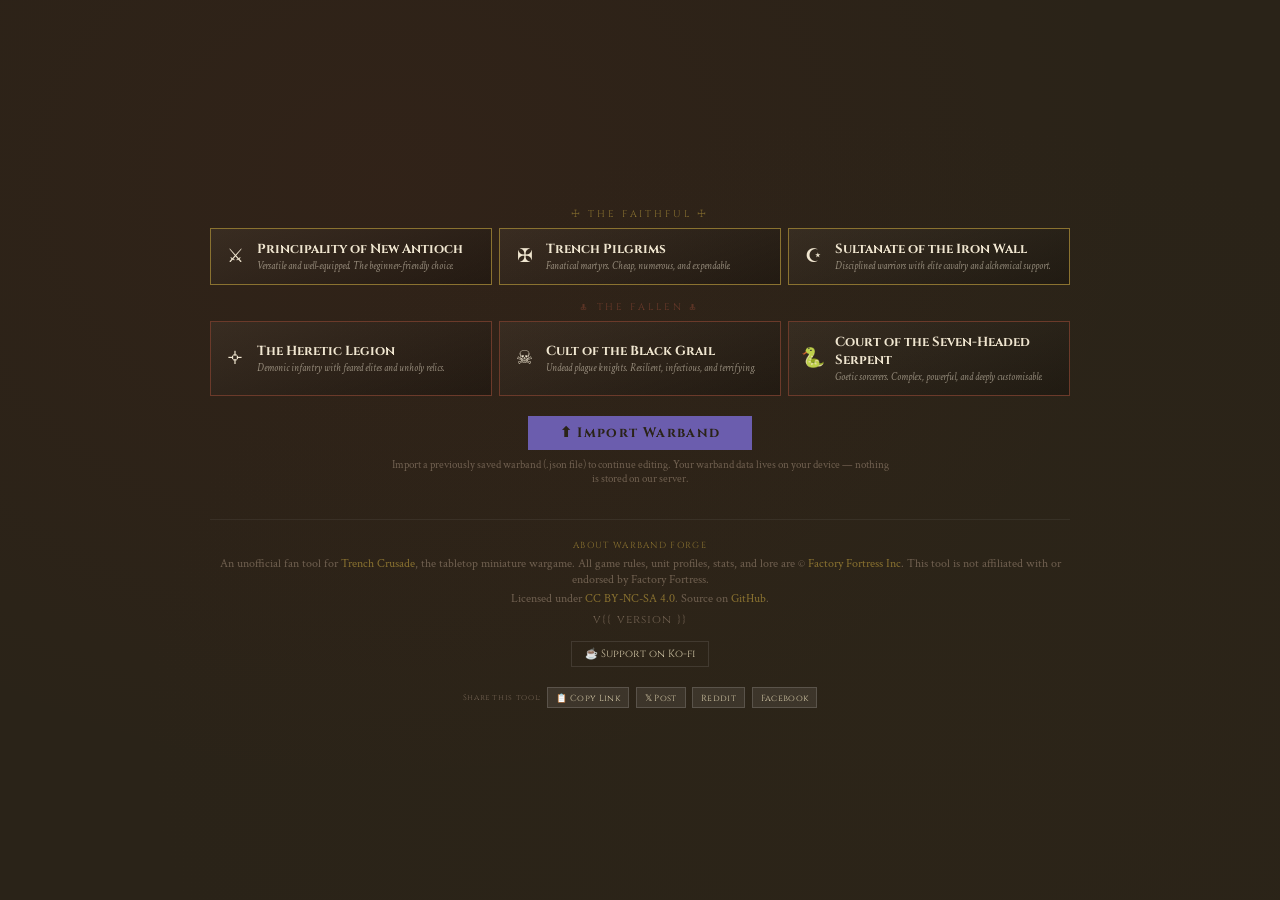
==== templates/index.html @ 776a488e "v3.19 - rebuilding fixes" ====
<!DOCTYPE html>
<html lang="en">
<head>
<meta charset="UTF-8">
<meta name="viewport" content="width=device-width, initial-scale=1.0, maximum-scale=1.0">
<meta name="theme-color" content="#2C1A0E">
<meta name="apple-mobile-web-app-capable" content="yes">
<meta name="apple-mobile-web-app-status-bar-style" content="black-translucent">
<meta name="apple-mobile-web-app-title" content="Warband Forge">
<link rel="manifest" href="/manifest.json">
<link rel="apple-touch-icon" href="/static/icon-192.png">
<script defer src="https://stats.warbandforge.com/script.js" data-website-id="3ba9efd1-c551-43fa-bf69-1813365ee1c8"></script>
<title>Warband Forge</title>
<style>
@import url('https://fonts.googleapis.com/css2?family=Cinzel:wght@400;700;900&family=Crimson+Text:ital,wght@0,400;0,600;0,700;1,400&family=IM+Fell+English+SC&display=swap');
:root {
  --parchment:#F0E6D0;--parch-mid:#E2D5B8;--parch-dark:#D0C4A4;
  --ink:#1A1510;--blood:#8B1A1A;--blood-hi:#B22222;
  --gold:#C9A84C;--gold-dim:#8A7230;--trench:#2A2318;--rust:#6B3A2A;--glory:#6B5DAE;
  --green:#2D6B2D;--green-dim:#1A4A1A;
}
*{margin:0;padding:0;box-sizing:border-box;}
html{font-size:clamp(16px,1.4vw+6px,24px);}
body{font-family:'Crimson Text',Georgia,serif;background:var(--trench);color:var(--ink);min-height:100dvh;overflow-x:hidden;}
.screen{display:none;min-height:100dvh;}
.screen.active{display:flex;flex-direction:column;}

/* ═══ SCREEN 1: FACTION + VARIANT ═══ */
#screen-faction{align-items:center;justify-content:center;padding:1.5rem;
  background:radial-gradient(ellipse at 30% 20%,rgba(139,26,26,0.07) 0%,transparent 60%),
  radial-gradient(ellipse at 70% 80%,rgba(59,47,27,0.12) 0%,transparent 60%),var(--trench);}
.title-block{text-align:center;margin-bottom:1.5rem;}
.main-title{font-family:'IM Fell English SC',serif;font-size:clamp(1.5rem,5vw,2.8rem);color:var(--gold);letter-spacing:0.1em;text-shadow:0 2px 8px rgba(0,0,0,0.5);}
.sub-title{font-family:'Cinzel',serif;font-size:clamp(0.7rem,2vw,1rem);color:var(--parch-dark);letter-spacing:0.2em;text-transform:uppercase;margin-top:0.2rem;}
.tagline{color:#706050;font-style:italic;margin-top:0.5rem;font-size:0.85rem;}
.side-header{font-family:'Cinzel',serif;font-size:0.6rem;letter-spacing:0.3em;text-transform:uppercase;margin:1rem 0 0.4rem;text-align:center;}
.side-header.faithful{color:var(--gold-dim);}.side-header.fallen{color:var(--rust);}
.faction-grid{display:grid;grid-template-columns:repeat(auto-fit,minmax(220px,1fr));gap:0.4rem;max-width:860px;width:100%;}
.faction-btn{background:linear-gradient(160deg,rgba(240,230,208,0.05),rgba(0,0,0,0.25));border:1px solid var(--gold-dim);color:var(--parchment);padding:0.7rem 0.8rem;cursor:pointer;display:flex;align-items:center;gap:0.6rem;transition:all 0.2s;text-align:left;font-family:inherit;font-size:1rem;}
.faction-btn:hover{border-color:var(--gold);transform:translateY(-1px);box-shadow:0 4px 12px rgba(0,0,0,0.4);}
.faction-btn .f-icon{font-size:1.2rem;width:1.5rem;text-align:center;flex-shrink:0;}
.faction-btn .f-name{font-family:'Cinzel',serif;font-size:clamp(0.7rem,1.5vw,0.82rem);font-weight:700;}
.faction-btn .f-desc{font-size:0.62rem;color:rgba(240,230,208,0.55);margin-top:0.15rem;font-family:'Crimson Text',serif;font-style:italic;line-height:1.3;}
.faction-btn[data-side="Fallen"]{border-color:var(--rust);}.faction-btn[data-side="Fallen"]:hover{border-color:var(--blood-hi);}
.faction-btn.selected{border-color:var(--gold)!important;background:rgba(201,168,76,0.12);box-shadow:0 0 12px rgba(201,168,76,0.15);}
.variant-selector{max-width:860px;width:100%;margin-top:1.2rem;display:none;}
.variant-selector.visible{display:block;}
.variant-selector h3{font-family:'Cinzel',serif;font-size:0.7rem;color:var(--parchment);letter-spacing:0.12em;margin-bottom:0.4rem;text-align:center;}
.variant-options{display:grid;grid-template-columns:repeat(auto-fit,minmax(200px,1fr));gap:0.3rem;}
.variant-opt{background:rgba(255,255,255,0.03);border:1px solid rgba(255,255,255,0.1);color:var(--parch-dark);padding:0.5rem 0.6rem;cursor:pointer;font-family:inherit;text-align:left;transition:all 0.12s;font-size:0.9rem;}
.variant-opt:hover{border-color:var(--gold-dim);background:rgba(201,168,76,0.05);}
.variant-opt.selected{border-color:var(--gold);color:var(--parchment);background:rgba(201,168,76,0.1);}
.variant-opt .vo-name{font-family:'Cinzel',serif;font-size:0.72rem;font-weight:700;display:block;}
.variant-opt .vo-desc{font-size:0.65rem;color:#706050;margin-top:0.1rem;display:block;line-height:1.25;}
.start-btn{display:none;margin:0;background:var(--gold);color:var(--trench);border:none;padding:0.5rem 2rem;font-family:'Cinzel',serif;font-size:0.85rem;font-weight:700;cursor:pointer;letter-spacing:0.1em;}
.start-btn.visible{display:block;}.start-btn:hover{background:#D4B85C;}

/* Front page footer */
.front-footer{max-width:860px;width:100%;margin-top:2rem;padding-top:1.2rem;border-top:1px solid rgba(255,255,255,0.06);}
.ff-about{text-align:center;margin-bottom:0.8rem;}
.ff-heading{font-family:'Cinzel',serif;font-size:0.55rem;color:var(--gold-dim);letter-spacing:0.15em;text-transform:uppercase;margin-bottom:0.3rem;}
.ff-about p{font-size:0.72rem;color:#706050;line-height:1.4;margin-bottom:0.2rem;}
.ff-about a{color:var(--gold-dim);text-decoration:none;}.ff-about a:hover{color:var(--gold);text-decoration:underline;}
.ff-version{font-family:'Cinzel',serif;font-size:0.55rem;color:#504030;letter-spacing:0.1em;margin-top:0.3rem;}
.ff-links{display:flex;justify-content:center;gap:0.8rem;flex-wrap:wrap;}
.ff-kofi{font-family:'Cinzel',serif;font-size:0.65rem;color:var(--parch-dark);text-decoration:none;padding:0.3rem 0.8rem;border:1px solid rgba(255,255,255,0.1);transition:all 0.15s;}
.ff-kofi:hover{border-color:var(--gold);color:var(--gold);}

/* Share buttons */
.share-bar{display:flex;gap:0.4rem;flex-wrap:wrap;align-items:center;}
.share-btn{background:rgba(255,255,255,0.08);border:1px solid rgba(255,255,255,0.15);color:var(--parch-dark);padding:0.2rem 0.5rem;font-family:'Cinzel',serif;font-size:0.55rem;cursor:pointer;text-decoration:none;display:inline-flex;align-items:center;gap:0.2rem;letter-spacing:0.04em;}
.share-btn:hover{border-color:var(--gold);color:var(--gold);}
.share-label{font-family:'Cinzel',serif;font-size:0.5rem;color:#706050;letter-spacing:0.08em;}

/* ═══ SCREEN 2: BUILDER ═══ */
#screen-builder{background:var(--parchment);}
.top-bar{background:var(--trench);border-bottom:3px solid var(--blood);padding:0.4rem 0.6rem;display:flex;align-items:center;gap:0.5rem;color:var(--parchment);position:sticky;top:0;z-index:100;flex-wrap:wrap;}
.back-btn{background:none;border:1px solid rgba(255,255,255,0.15);color:var(--parch-dark);padding:0.2rem 0.4rem;cursor:pointer;font-family:'Crimson Text',serif;font-size:0.75rem;}
.back-btn:hover{border-color:var(--gold);color:var(--gold);}
.wb-title-area{flex:1;min-width:100px;}
.wb-title-area input{background:none;border:none;border-bottom:1px solid rgba(255,255,255,0.25);color:var(--parchment);font-family:'Cinzel',serif;font-size:clamp(0.85rem,2vw,1rem);outline:none;padding:0.15rem 0;width:100%;}
.wb-title-area input::placeholder{color:#B0A080;}
.wb-title-area .wb-faction{font-size:0.65rem;color:#E8D8B0;font-family:'Cinzel',serif;letter-spacing:0.1em;}
.wb-title-area .wb-variant{font-size:0.6rem;color:#E0C880;font-family:'Cinzel',serif;letter-spacing:0.08em;}
.resource-bar{display:flex;gap:0.6rem;flex-wrap:wrap;}
.rs{text-align:center;line-height:1;}
.rs .v{font-family:'Cinzel',serif;font-size:clamp(0.9rem,2.5vw,1.1rem);font-weight:700;}
.rs .l{font-size:0.52rem;letter-spacing:0.1em;text-transform:uppercase;font-family:'Cinzel',serif;}
.rs.ducats .v{color:var(--gold);}.rs.ducats .l{color:#C8B888;}
.rs.glory .v{color:var(--glory);}.rs.glory .l{color:#C8B888;}
.rs.models .v{color:var(--parchment);}.rs.models .l{color:#C8B888;}
.rs.warn .v{color:var(--blood-hi)!important;}
.budget-edit{position:relative;}
.budget-input{background:rgba(255,255,255,0.08);border:1px solid rgba(255,255,255,0.15);color:var(--gold);font-family:'Cinzel',serif;font-size:clamp(0.85rem,2.2vw,1rem);font-weight:700;text-align:center;width:3.5rem;padding:0.1rem;outline:none;-moz-appearance:textfield;}
.budget-input::-webkit-inner-spin-button,.budget-input::-webkit-outer-spin-button{-webkit-appearance:none;margin:0;}
.budget-input:focus{border-color:var(--gold);background:rgba(255,255,255,0.12);}
.budget-input.glory-input{color:var(--glory);width:2.5rem;}
.eq-item.eq-restricted{opacity:0.3;pointer-events:none;}
.eq-item.eq-restricted .eq-name{text-decoration:line-through;}
.eq-item.eq-limit-blocked{opacity:0.35;}
.eq-item.eq-limit-blocked .eq-name{color:#908070;}
.eq-item .eq-lock{font-size:0.6rem;color:var(--blood);margin-left:0.1rem;}
.eq-item .eq-info{font-size:0.6rem;color:#807060;font-style:italic;display:block;margin-left:1.5rem;line-height:1.2;}
.gp-item{display:flex;align-items:flex-start;gap:0.35rem;padding:0.3rem 0.2rem;cursor:pointer;transition:background 0.1s;}
.gp-item:hover{background:rgba(107,93,174,0.04);}
.gp-item input[type=checkbox]{accent-color:var(--glory);cursor:pointer;width:15px;height:15px;margin-top:0.15rem;}
.gp-item .gp-info{flex:1;}
.gp-item .gp-name{font-size:0.85rem;font-weight:600;color:var(--glory);}
.gp-item .gp-desc{font-size:0.72rem;color:#504030;line-height:1.3;margin-top:0.05rem;}
.gp-item .gp-for{font-size:0.62rem;color:#807060;font-style:italic;}
.gp-item .gp-cost{font-family:'Cinzel',serif;font-size:0.72rem;color:var(--glory);min-width:2rem;text-align:right;white-space:nowrap;}
.gp-item.gp-free{background:rgba(107,93,174,0.04);}
.gp-item.gp-free .gp-name::after{content:' (free)';font-weight:400;font-size:0.62rem;color:#908070;}
.eq-dual-btn{display:none;margin-left:auto;background:none;border:1px solid var(--blood);color:var(--blood);font-family:'Cinzel',serif;font-size:0.6rem;padding:1px 5px;cursor:pointer;border-radius:2px;white-space:nowrap;}
.eq-dual-btn.active{background:var(--blood);color:var(--parchment);}
.eq-item:has(input:checked) .eq-dual-btn{display:inline-block;}
.ap-item:hover{background:rgba(122,59,30,0.04);}
.ap-item input[type=checkbox]{accent-color:#7A3B1E;cursor:pointer;width:15px;height:15px;margin-top:0.15rem;}
.ap-item .ap-info{flex:1;}
.ap-item .ap-name{font-size:0.85rem;font-weight:600;color:#7A3B1E;}
.ap-item .ap-type{font-size:0.62rem;color:#907060;font-style:italic;margin-top:0.02rem;}
.ap-item .ap-desc{font-size:0.72rem;color:#504030;line-height:1.3;margin-top:0.05rem;}
.ap-item .ap-who{font-size:0.62rem;color:#807060;font-style:italic;}
.ap-item .ap-cost{font-family:'Cinzel',serif;font-size:0.72rem;color:#7A3B1E;min-width:2rem;text-align:right;white-space:nowrap;}
.uc-arcana{font-size:0.72rem;color:#7A3B1E;margin-bottom:0.2rem;line-height:1.3;}
.uc-arcana-item::before{content:'✦ ';color:#7A3B1E;font-size:0.55rem;}
.rp-arcana{position:relative;padding-left:3mm;margin-bottom:0.8mm;font-family:'IM Fell English',serif;font-size:2mm;line-height:1.35;color:var(--ink);}
.rp-arcana::before{content:'✦';position:absolute;left:0;color:#7A3B1E;font-size:1.4mm;top:0.1mm;}
.rp-arcana strong{font-family:'Cinzel',serif;font-size:2.1mm;color:#7A3B1E;}
.uc-powers{font-size:0.72rem;color:var(--glory);margin-bottom:0.2rem;line-height:1.3;}
.uc-powers strong{font-family:'Cinzel',serif;font-size:0.55rem;letter-spacing:0.06em;}
.uc-power-item{margin-left:0.3rem;}
.uc-power-item::before{content:'✦ ';color:var(--glory);font-size:0.55rem;}
.uc-sin-aura{font-size:0.7rem;color:var(--rust);font-style:italic;margin-bottom:0.2rem;}
.export-btn{background:var(--gold);color:var(--trench);border:none;padding:0.3rem 0.7rem;font-family:'Cinzel',serif;font-size:0.72rem;font-weight:700;cursor:pointer;letter-spacing:0.06em;}
.export-btn:hover{background:#D4B85C;}

.builder-body{display:flex;flex:1;min-height:0;}

/* Roster panel */
.roster-panel{width:280px;min-width:220px;border-right:2px solid var(--parch-dark);display:flex;flex-direction:column;background:linear-gradient(180deg,var(--parchment),#E6D9BE);}
.roster-head{padding:0.4rem 0.5rem;border-bottom:1px solid var(--parch-dark);display:flex;justify-content:space-between;align-items:center;}
.roster-head h2{font-family:'IM Fell English SC',serif;font-size:0.85rem;color:var(--blood);}
.add-btn{background:var(--blood);color:var(--parchment);border:none;padding:0.25rem 0.6rem;font-family:'Cinzel',serif;font-size:0.6rem;letter-spacing:0.06em;cursor:pointer;}
.add-btn:hover{background:var(--blood-hi);}
.variant-banner{padding:0.3rem 0.5rem;background:rgba(107,58,42,0.06);border-bottom:1px solid rgba(107,58,42,0.12);font-size:0.6rem;color:var(--rust);}
.variant-banner .vb-name{font-family:'Cinzel',serif;font-weight:700;font-size:0.55rem;letter-spacing:0.08em;}
.variant-banner .vb-rule{margin-top:0.1rem;padding-left:0.4rem;color:#706050;}.variant-banner .vb-rule::before{content:'▸ ';color:var(--rust);}
.roster-list{flex:1;overflow-y:auto;padding:0.3rem;}
.r-section{font-family:'IM Fell English SC',serif;font-size:0.65rem;color:var(--blood);padding:0.3rem 0.3rem 0.1rem;border-bottom:1px solid rgba(139,26,26,0.1);margin-top:0.2rem;}
.r-section.glory-section{color:var(--glory);border-color:rgba(107,93,174,0.15);}
.r-unit{display:flex;align-items:center;gap:0.3rem;padding:0.35rem 0.3rem;border:1px solid transparent;cursor:pointer;transition:all 0.1s;margin-bottom:1px;}
.r-unit:hover{background:rgba(139,26,26,0.04);border-color:var(--parch-dark);}
.r-unit.selected{background:rgba(139,26,26,0.08);border-color:var(--blood);}
.r-unit .r-mark{color:var(--blood);font-size:0.8rem;width:0.9rem;text-align:center;}
.r-unit .r-mark.glory-mark{color:var(--glory);}
.r-unit .r-body{flex:1;min-width:0;}
.r-unit .r-name{font-size:0.72rem;font-weight:600;white-space:nowrap;overflow:hidden;text-overflow:ellipsis;}
.r-unit .r-type{font-size:0.6rem;color:#706050;}
.r-unit .r-equip{font-size:0.52rem;color:#908070;white-space:nowrap;overflow:hidden;text-overflow:ellipsis;}
.r-unit .r-cost{font-family:'Cinzel',serif;font-size:0.68rem;color:var(--gold-dim);font-weight:700;white-space:nowrap;}
.r-unit .r-cost.glory-cost{color:var(--glory);}
.r-unit .r-del{background:none;border:none;color:#CCC;cursor:pointer;font-size:0.75rem;padding:0.15rem;}
.r-unit .r-del:hover{color:var(--blood);}
.roster-empty{padding:1.5rem 0.6rem;text-align:center;color:#908070;font-style:italic;font-size:0.78rem;}

/* Detail panel */
.detail-panel{flex:1;overflow-y:auto;padding:1rem;}
.empty-detail{display:flex;flex-direction:column;align-items:center;justify-content:center;height:100%;color:#A09080;text-align:center;padding:1.5rem;}
.empty-detail .ed-icon{font-size:2rem;opacity:0.2;margin-bottom:0.6rem;}
.empty-detail .ed-text{font-style:italic;font-size:0.9rem;}

/* Type picker */
.type-picker{max-width:600px;}
.type-picker h3{font-family:'IM Fell English SC',serif;font-size:0.95rem;color:var(--blood);margin-bottom:0.5rem;}
.tp-section{font-family:'Cinzel',serif;font-size:0.55rem;color:var(--blood);letter-spacing:0.15em;text-transform:uppercase;margin:0.7rem 0 0.2rem;padding-bottom:0.1rem;border-bottom:1px solid rgba(139,26,26,0.12);}
.tp-section.glory-sec{color:var(--glory);border-color:rgba(107,93,174,0.15);}
.tp-unit{display:flex;align-items:center;gap:0.4rem;padding:0.4rem 0.3rem;cursor:pointer;border:1px solid transparent;transition:all 0.1s;margin-bottom:1px;flex-wrap:wrap;}
.tp-unit:hover{background:rgba(139,26,26,0.04);border-color:var(--parch-dark);}
.tp-unit.restricted{opacity:0.25;pointer-events:none;}
.tp-unit.maxed{opacity:0.4;pointer-events:none;}
.tp-unit .tp-name{font-weight:600;font-size:0.8rem;flex:1;min-width:100px;}
.tp-unit .tp-stats{font-size:0.6rem;color:#807060;}
.tp-unit .tp-cost{font-family:'Cinzel',serif;font-size:0.7rem;color:var(--gold-dim);font-weight:700;white-space:nowrap;}
.tp-unit .tp-cost.glory-cost{color:var(--glory);}
.tp-unit .tp-count{font-family:'Cinzel',serif;font-size:0.6rem;padding:0.1rem 0.35rem;border-radius:2px;white-space:nowrap;}
.tp-unit .tp-count.available{background:rgba(45,107,45,0.1);color:var(--green);border:1px solid rgba(45,107,45,0.2);}
.tp-unit .tp-count.full{background:rgba(139,26,26,0.08);color:var(--blood);border:1px solid rgba(139,26,26,0.15);}
.tp-unit .tp-count.required{background:rgba(139,26,26,0.12);color:var(--blood-hi);border:1px solid rgba(139,26,26,0.25);font-weight:700;}
.tp-unit .tp-restricted-note{font-size:0.55rem;color:var(--blood-hi);font-style:italic;width:100%;padding-left:0.3rem;}

/* Unit editor */
.unit-editor{max-width:700px;}
.ue-header{display:flex;justify-content:space-between;align-items:flex-start;margin-bottom:0.5rem;gap:0.5rem;flex-wrap:wrap;}
.ue-header h3{font-family:'IM Fell English SC',serif;font-size:1rem;color:var(--blood);}
.ue-cost-live{font-family:'Cinzel',serif;font-size:1.1rem;font-weight:700;white-space:nowrap;}
.ue-cost-live .ducat-cost{color:var(--gold-dim);}
.ue-cost-live .glory-cost-val{color:var(--glory);}
.ue-cost-live .cost-label{font-size:0.6rem;color:#807060;}
.ue-name-row{display:flex;gap:0.4rem;align-items:center;margin-bottom:0.6rem;}
.ue-name-row label{font-family:'Cinzel',serif;font-size:0.6rem;color:var(--blood);letter-spacing:0.06em;white-space:nowrap;}
.ue-name-row input{flex:1;background:none;border:none;border-bottom:1px solid var(--parch-dark);font-family:'Crimson Text',serif;font-size:0.9rem;color:var(--ink);outline:none;padding:0.1rem 0;}
.ue-stats{display:grid;grid-template-columns:repeat(5,1fr);border:1px solid var(--blood);margin-bottom:0.6rem;background:white;}
.ue-stat{text-align:center;padding:0.3rem 0.15rem;border-right:1px solid var(--parch-dark);}
.ue-stat:last-child{border-right:none;}
.ue-stat .s-label{font-family:'Cinzel',serif;font-size:0.45rem;letter-spacing:0.06em;color:var(--blood);text-transform:uppercase;}
.ue-stat .s-val{font-family:'Cinzel',serif;font-size:0.9rem;font-weight:700;color:var(--ink);}
.ue-keywords{display:flex;flex-wrap:wrap;gap:0.15rem;margin-bottom:0.5rem;}
.kw-tag{font-family:'Cinzel',serif;font-size:0.45rem;padding:0.08rem 0.25rem;letter-spacing:0.05em;background:rgba(139,26,26,0.06);border:1px solid rgba(139,26,26,0.1);color:var(--blood);}
.kw-tag.added{background:rgba(107,93,174,0.08);border-color:rgba(107,93,174,0.15);color:var(--glory);}
.ue-abilities{margin-bottom:0.6rem;padding:0.4rem 0;border-top:1px solid var(--parch-dark);border-bottom:1px solid var(--parch-dark);}
.ue-abilities h4{font-family:'Cinzel',serif;font-size:0.55rem;color:var(--blood);letter-spacing:0.1em;text-transform:uppercase;margin-bottom:0.15rem;}
.abil-item{font-size:0.7rem;color:#504030;padding:0.08rem 0 0.08rem 0.6rem;position:relative;line-height:1.25;}
.abil-item::before{content:'■';position:absolute;left:0;color:var(--blood);font-size:0.4rem;top:0.18rem;}
.ue-base-eq{font-size:0.68rem;color:#706050;font-style:italic;margin-bottom:0.6rem;}
.ue-base-eq span{color:var(--ink);font-style:normal;}
.equip-section{margin-bottom:0.4rem;}
.eq-cat-title{font-family:'Cinzel',serif;font-size:0.55rem;color:var(--blood);letter-spacing:0.1em;text-transform:uppercase;padding-bottom:0.1rem;border-bottom:1px solid rgba(139,26,26,0.08);margin-bottom:0.15rem;cursor:pointer;display:flex;justify-content:space-between;align-items:center;user-select:none;}
.eq-cat-title .toggle{font-size:0.6rem;color:#A09080;}
.eq-items.collapsed{display:none;}
.eq-item{display:flex;align-items:center;gap:0.35rem;padding:0.25rem 0.15rem;cursor:pointer;transition:background 0.1s;min-height:44px;}
.eq-item:hover{background:rgba(139,26,26,0.03);}
.eq-item input[type=checkbox]{accent-color:var(--blood);cursor:pointer;width:13px;height:13px;}
.eq-item .eq-name{flex:1;font-size:0.75rem;}
.eq-item .eq-cost{font-family:'Cinzel',serif;font-size:0.65rem;color:var(--gold-dim);min-width:2rem;text-align:right;}
.eq-item .eq-cost.modified{color:var(--blood-hi);font-weight:700;}
.eq-item .eq-note{font-size:0.55rem;color:#A09080;font-style:italic;}
.ue-actions{display:flex;gap:0.4rem;margin-top:0.8rem;padding-top:0.5rem;border-top:1px solid var(--parch-dark);}
.btn-confirm{background:var(--blood);color:var(--parchment);border:none;padding:0.4rem 1rem;font-family:'Cinzel',serif;font-size:0.7rem;font-weight:700;cursor:pointer;letter-spacing:0.06em;}
.btn-confirm:hover{background:var(--blood-hi);}
.btn-cancel{background:none;border:1px solid var(--parch-dark);color:#706050;padding:0.4rem 0.7rem;font-family:'Cinzel',serif;font-size:0.7rem;cursor:pointer;}
.btn-cancel:hover{border-color:var(--blood);color:var(--blood);}

/* ═══ SCREEN 3: CARD PREVIEW — fully responsive ═══ */
#screen-preview{background:var(--parchment);}
.preview-bar{background:var(--trench);padding:0.4rem 0.6rem;display:flex;align-items:center;gap:0.6rem;color:var(--parchment);border-bottom:3px solid var(--gold);flex-wrap:wrap;}
.preview-bar h2{font-family:'IM Fell English SC',serif;font-size:0.85rem;flex:1;}
.card-grid{display:flex;flex-wrap:wrap;gap:1rem;padding:1rem;max-width:1200px;margin:0 auto;width:100%;justify-content:center;align-items:flex-start;}

/* ═══ SHARED CARD BASE ═══ */
.unit-card{background:#F0E6D0;position:relative;overflow:hidden;display:flex;flex-direction:column;box-shadow:0 2px 8px rgba(0,0,0,0.15);break-inside:avoid;}
.unit-card::before{content:'';position:absolute;inset:0;background:repeating-linear-gradient(0deg,transparent,transparent 2px,rgba(139,26,26,0.008) 2px,rgba(139,26,26,0.008) 4px),radial-gradient(ellipse at 20% 80%,rgba(107,58,42,0.06),transparent 60%),radial-gradient(ellipse at 80% 20%,rgba(139,26,26,0.04),transparent 50%);pointer-events:none;z-index:1;}
.unit-card::after{content:'';position:absolute;border:0.3mm solid rgba(139,26,26,0.18);pointer-events:none;z-index:2;}

/* A7 troop: 74×105mm */
.unit-card.card-a7{width:74mm;height:105mm;}
.unit-card.card-a7::after{inset:2mm;}
/* A6L elite: 148×105mm */
.unit-card.card-a6l{width:148mm;height:105mm;}
.unit-card.card-a6l::after{inset:2.5mm;}

.uc-header{background:#1A1510;display:flex;justify-content:space-between;align-items:flex-end;position:relative;z-index:3;}
.uc-header::after{content:'';position:absolute;bottom:0;left:0;right:0;height:0.5mm;background:linear-gradient(90deg,#8B1A1A,#C9A84C 30%,#C9A84C 70%,#8B1A1A);}
.uc-name{font-family:'IM Fell English SC',serif;color:#F0E6D0;line-height:1.1;max-width:62%;}
.uc-custom-name{display:block;font-family:'Crimson Text',serif;color:#C9A84C;font-style:italic;}
.uc-hright{text-align:right;}
.uc-badge{font-family:'Cinzel',serif;letter-spacing:0.12em;color:#C9A84C;text-transform:uppercase;}
.uc-badge.troop{color:#A09080;}
.uc-cost-val{font-family:'Cinzel',serif;font-weight:700;color:#F0E6D0;}
.uc-wbar{background:rgba(26,21,16,0.06);border-bottom:0.2mm solid rgba(139,26,26,0.1);display:flex;justify-content:space-between;font-family:'Cinzel',serif;color:#6B3A2A;position:relative;z-index:3;}
.uc-stats{display:grid;grid-template-columns:repeat(5,1fr);border:0.25mm solid #8B1A1A;position:relative;z-index:3;}
.uc-st{text-align:center;border-right:0.15mm solid rgba(139,26,26,0.2);background:rgba(255,255,255,0.5);}
.uc-st:last-child{border-right:none;}
.uc-st .sl{font-family:'Cinzel',serif;color:#8B1A1A;text-transform:uppercase;}
.uc-st .sv{font-family:'Cinzel',serif;font-weight:900;color:#1A1510;line-height:1;}
.uc-st .sv .se{font-weight:400;color:var(--blood);font-size:0.7em;}
.uc-body{flex:1;position:relative;z-index:3;display:flex;flex-direction:column;min-height:0;overflow:hidden;}
.uc-wtbl{width:100%;border-collapse:collapse;margin-bottom:0.5mm;}
.uc-wtbl th{font-family:'Cinzel',serif;text-transform:uppercase;color:var(--blood);text-align:left;border-bottom:0.15mm solid rgba(139,26,26,0.15);font-weight:400;}
.uc-wtbl td{color:var(--ink);border-bottom:0.1mm solid rgba(139,26,26,0.06);}
.uc-wtbl td:first-child{font-weight:600;}
.uc-wtbl .wd{font-family:'Cinzel',serif;font-weight:700;color:var(--blood);white-space:nowrap;}
.uc-wtbl .wk{color:#706050;font-style:italic;}
.uc-kw{display:flex;flex-wrap:wrap;}
.uc-kw .kw{font-family:'Cinzel',serif;border:0.15mm solid rgba(139,26,26,0.15);background:rgba(139,26,26,0.04);color:#8B1A1A;}
.uc-sec{font-family:'Cinzel',serif;text-transform:uppercase;color:#8B1A1A;border-bottom:0.15mm solid rgba(139,26,26,0.1);}
.uc-sec.pwr{color:#6B5DAE;border-color:rgba(107,93,174,0.12);}
.uc-wtbl{width:100%;border-collapse:collapse;}
.uc-wtbl th{font-family:'Cinzel',serif;color:#8B1A1A;text-transform:uppercase;text-align:left;border-bottom:0.15mm solid rgba(139,26,26,0.1);font-weight:700;}
.uc-wtbl th:nth-child(2),.uc-wtbl th:nth-child(3){text-align:center;}
.uc-wtbl td{border-bottom:0.1mm solid rgba(139,26,26,0.05);vertical-align:top;color:#1A1510;}
.uc-wtbl td:nth-child(2),.uc-wtbl td:nth-child(3){text-align:center;font-family:'Cinzel',serif;}
.uc-wtbl .wn{font-weight:600;}
.uc-wtbl .wk{color:#706050;font-style:italic;}
.uc-gear{color:#1A1510;line-height:1.3;}
.uc-gear b{font-weight:600;}
.uc-gear i{color:#706050;font-style:italic;}
.uc-ab{color:#3A3020;line-height:1.25;position:relative;}
.uc-ab::before{content:'◆';position:absolute;left:0;color:#8B1A1A;}
.uc-ab strong{font-family:'Cinzel',serif;color:#1A1510;}
.uc-pw{color:#4A4070;line-height:1.25;position:relative;}
.uc-pw::before{content:'✦';position:absolute;left:0;color:#6B5DAE;}
.uc-pw strong{font-family:'Cinzel',serif;color:#6B5DAE;}
.uc-pw .ct{font-family:'Cinzel',serif;color:#908070;}
.uc-aura{color:#6B3A2A;font-style:italic;}
.uc-foot{border-top:0.2mm solid rgba(139,26,26,0.12);position:relative;z-index:3;background:rgba(26,21,16,0.03);}
.uc-xp{display:flex;justify-content:space-between;align-items:center;}
.uc-xpl{font-family:'Cinzel',serif;color:#8B1A1A;text-transform:uppercase;}
.uc-xpb{display:flex;}
.xb{border:0.2mm solid #8B1A1A;background:rgba(255,255,255,0.4);}
.xb.s{border-color:#C9A84C;position:relative;}
.xb.s::after{content:'★';position:absolute;inset:0;display:flex;align-items:center;justify-content:center;color:rgba(201,168,76,0.3);}
.uc-fr{display:flex;align-items:center;}
.uc-fl{font-family:'Cinzel',serif;color:#6B3A2A;text-transform:uppercase;}
.uc-fline{flex:1;border-bottom:0.15mm dotted rgba(107,58,42,0.3);}
.uc-scars{display:flex;}
.uc-sc{border:0.2mm solid #6B3A2A;background:rgba(255,255,255,0.3);}
.uc-nl{border-bottom:0.12mm dotted rgba(107,58,42,0.18);}

/* ═══ A7 SIZES ═══ */
.card-a7 .uc-header{padding:1.5mm 3mm 1.2mm;}
.card-a7 .uc-name{font-size:3.4mm;}
.card-a7 .uc-custom-name{font-size:2.2mm;margin-bottom:0.2mm;}
.card-a7 .uc-badge{font-size:1.7mm;}
.card-a7 .uc-cost-val{font-size:2.8mm;margin-top:0.2mm;}
.card-a7 .uc-wbar{padding:0.5mm 3mm;font-size:1.5mm;letter-spacing:0.05em;}
.card-a7 .uc-stats{margin:1.2mm 3mm 0;}
.card-a7 .uc-st{padding:0.8mm 0.3mm 0.6mm;}
.card-a7 .uc-st .sl{font-size:1.3mm;letter-spacing:0.08em;margin-bottom:0.2mm;}
.card-a7 .uc-st .sv{font-size:3mm;}
.card-a7 .uc-body{padding:1.2mm 3mm 0.5mm;}
.card-a7 .uc-kw{gap:0.5mm;margin-bottom:0.8mm;}
.card-a7 .uc-kw .kw{font-size:1.4mm;padding:0.2mm 0.6mm;}
.card-a7 .uc-sec{font-size:1.4mm;letter-spacing:0.12em;padding-bottom:0.3mm;margin:0.8mm 0 0.4mm;}
.card-a7 .uc-wtbl th{font-size:1.3mm;padding:0.2mm 0.4mm;}
.card-a7 .uc-wtbl td{font-size:2.2mm;padding:0.3mm 0.4mm;}
.card-a7 .uc-wtbl td:nth-child(2),.card-a7 .uc-wtbl td:nth-child(3){font-size:2mm;}
.card-a7 .uc-wtbl .wk{font-size:1.8mm;}
.card-a7 .uc-gear{font-size:2.2mm;margin-bottom:0.1mm;}
.card-a7 .uc-gear i{font-size:1.9mm;}
.card-a7 .uc-wtbl th{font-size:1.3mm;padding:0.2mm 0.4mm;}
.card-a7 .uc-wtbl td{font-size:2.1mm;padding:0.3mm 0.4mm;}
.card-a7 .uc-wtbl .wd{font-size:2.1mm;}
.card-a7 .uc-wtbl .wk{font-size:1.7mm;}
.card-a7 .uc-ab{font-size:2.2mm;margin-bottom:0.5mm;padding-left:2mm;}
.card-a7 .uc-ab::before{font-size:1.2mm;top:0.2mm;}
.card-a7 .uc-ab strong{font-size:1.9mm;}
.card-a7 .uc-pw{font-size:2.2mm;margin-bottom:0.5mm;padding-left:2mm;}
.card-a7 .uc-pw::before{font-size:1.2mm;top:0.1mm;}
.card-a7 .uc-pw strong{font-size:1.9mm;}
.card-a7 .uc-pw .ct{font-size:1.4mm;}
.card-a7 .uc-aura{font-size:2mm;}
.card-a7 .uc-foot{padding:0.8mm 3mm 1.5mm;}
.card-a7 .uc-fr{margin-bottom:0.3mm;}
.card-a7 .uc-fl{font-size:1.3mm;letter-spacing:0.06em;min-width:8mm;}
.card-a7 .uc-fline{height:2.2mm;margin-left:1mm;}
.card-a7 .uc-nl{height:2.8mm;}

/* ═══ A6L SIZES ═══ */
.card-a6l .uc-header{padding:2mm 4mm 1.5mm;}
.card-a6l .uc-name{font-size:4mm;}
.card-a6l .uc-custom-name{font-size:2.8mm;margin-bottom:0.3mm;}
.card-a6l .uc-badge{font-size:2mm;}
.card-a6l .uc-cost-val{font-size:3.5mm;margin-top:0.3mm;}
.card-a6l .uc-wbar{padding:0.7mm 4mm;font-size:1.8mm;letter-spacing:0.06em;}
.card-a6l .uc-stats{margin:1.5mm 4mm 0;}
.card-a6l .uc-st{padding:1mm 0.5mm 0.8mm;}
.card-a6l .uc-st .sl{font-size:1.6mm;letter-spacing:0.1em;margin-bottom:0.3mm;}
.card-a6l .uc-st .sv{font-size:3.8mm;}
.card-a6l .uc-body{padding:1.5mm 4mm 1mm;flex-direction:row;gap:3mm;}
.card-a6l .col-l,.card-a6l .col-r{flex:1;min-width:0;overflow:hidden;}
.card-a6l .col-div{width:0.2mm;background:rgba(139,26,26,0.1);align-self:stretch;flex-shrink:0;}
.card-a6l .uc-arcana{font-size:2mm;line-height:1.25;margin-bottom:0.5mm;}
.card-a6l .uc-arcana strong{font-size:2mm;}
.card-a6l .uc-pw-zone{border-top:0.3mm solid rgba(139,26,26,0.15);padding:1.5mm 4mm 1mm;display:grid;grid-template-columns:1fr 1fr;gap:0.5mm 3mm;}
.card-a6l .uc-pw-zone-title{grid-column:1/-1;font-family:'Cinzel',serif;font-size:1.8mm;letter-spacing:0.12em;color:var(--blood);text-transform:uppercase;margin-bottom:0.5mm;}
.card-a6l .uc-pw-zone .uc-pw{font-size:2mm;margin-bottom:0.3mm;padding-left:2mm;}
.card-a6l .uc-pw-zone .uc-pw::before{font-size:1.3mm;}
.card-a6l .uc-pw-zone .uc-pw strong{font-size:2mm;}
.card-a6l .uc-pw-zone .uc-arcana-item{font-size:2mm;margin-bottom:0.3mm;padding-left:2mm;}
.card-a6l .uc-pw-zone .uc-arcana-item::before{font-size:1.3mm;}
.card-a6l .uc-kw{gap:0.6mm;margin-bottom:1mm;}
.card-a6l .uc-kw .kw{font-size:1.6mm;padding:0.3mm 0.8mm;}
.card-a6l .uc-sec{font-size:1.6mm;letter-spacing:0.15em;padding-bottom:0.3mm;margin:1mm 0 0.5mm;}
.card-a6l .uc-wtbl th{font-size:1.5mm;padding:0.3mm 0.5mm;}
.card-a6l .uc-wtbl td{font-size:2.5mm;padding:0.4mm 0.5mm;}
.card-a6l .uc-wtbl td:nth-child(2),.card-a6l .uc-wtbl td:nth-child(3){font-size:2.3mm;}
.card-a6l .uc-wtbl .wk{font-size:2mm;}
.card-a6l .uc-gear{font-size:2.5mm;margin-bottom:0.2mm;}
.card-a6l .uc-gear i{font-size:2.1mm;}
.card-a6l .uc-wtbl th{font-size:1.5mm;padding:0.3mm 0.5mm;}
.card-a6l .uc-wtbl td{font-size:2.4mm;padding:0.4mm 0.5mm;}
.card-a6l .uc-wtbl .wd{font-size:2.4mm;}
.card-a6l .uc-wtbl .wk{font-size:2mm;}
.card-a6l .uc-ab{font-size:2.5mm;margin-bottom:0.7mm;padding-left:2.5mm;}
.card-a6l .uc-ab::before{font-size:1.5mm;top:0.2mm;}
.card-a6l .uc-ab strong{font-size:2.2mm;}
.card-a6l .uc-pw{font-size:2.5mm;margin-bottom:0.7mm;padding-left:2.5mm;}
.card-a6l .uc-pw::before{font-size:1.5mm;top:0.1mm;}
.card-a6l .uc-pw strong{font-size:2.2mm;}
.card-a6l .uc-pw .ct{font-size:1.7mm;}
.card-a6l .uc-aura{font-size:2.3mm;margin-bottom:0.5mm;}
.card-a6l .uc-foot{padding:1mm 4mm 1.5mm;}
.card-a6l .uc-xp{margin-bottom:0.5mm;}
.card-a6l .uc-xpl{font-size:1.5mm;letter-spacing:0.1em;}
.card-a6l .uc-xpb{gap:0.5mm;}
.card-a6l .xb{width:2.8mm;height:2.8mm;}
.card-a6l .xb.s::after{font-size:1.3mm;}
.card-a6l .uc-fr{margin-bottom:0.4mm;}
.card-a6l .uc-fl{font-size:1.5mm;letter-spacing:0.08em;min-width:10mm;}
.card-a6l .uc-fline{height:2.8mm;margin-left:1.5mm;}
.card-a6l .uc-scars{gap:0.5mm;margin-left:2mm;}
.card-a6l .uc-sc{width:2.8mm;height:2.8mm;}
.card-a6l .uc-nl{height:3mm;}

/* ═══ ROSTER SHEET (A4) ═══ */
#screen-roster{background:var(--parchment);}
.roster-page{width:210mm;min-height:297mm;background:var(--parchment);position:relative;padding:8mm;margin:0 auto;break-after:page;}
.roster-page::before{content:'';position:absolute;inset:0;background:repeating-linear-gradient(0deg,transparent,transparent 3px,rgba(139,26,26,0.005) 3px,rgba(139,26,26,0.005) 6px),radial-gradient(ellipse at 15% 85%,rgba(107,58,42,0.05),transparent 50%);pointer-events:none;}
.roster-page::after{content:'';position:absolute;inset:4mm;border:0.3mm solid rgba(139,26,26,0.15);pointer-events:none;}
.roster-page>*{position:relative;z-index:1;}
.rp-header{background:var(--trench);padding:4mm 5mm 3mm;display:flex;justify-content:space-between;align-items:flex-end;margin:-8mm -8mm 0;position:relative;}
.rp-header::after{content:'';position:absolute;bottom:0;left:0;right:0;height:0.7mm;background:linear-gradient(90deg,var(--blood),var(--gold) 25%,var(--gold) 75%,var(--blood));}
.rp-sr{margin-top:0;margin-bottom:0;}
.rp-sr-list{display:flex;flex-direction:column;gap:0.6mm;}
.rp-sr-item{font-family:'IM Fell English',serif;font-size:1.9mm;line-height:1.35;color:var(--ink);padding:0.5mm 0;border-bottom:0.1mm dotted rgba(107,58,42,0.15);}
.rp-sr-item:last-child{border-bottom:none;}
.rp-sr-item b{font-family:'IM Fell English SC',serif;color:var(--blood);font-size:1.9mm;}
.rp-title{font-family:'IM Fell English SC',serif;color:var(--parchment);font-size:7mm;line-height:1;}
.rp-sub{font-family:'Cinzel',serif;color:var(--gold);font-size:2.8mm;letter-spacing:0.15em;margin-top:0.8mm;}
.rp-meta{text-align:right;font-family:'Cinzel',serif;}
.rp-meta .rm-f{font-size:3mm;color:var(--gold);letter-spacing:0.08em;}
.rp-meta .rm-v{font-size:2.3mm;color:var(--rust);margin-top:0.3mm;}
.rp-summary{display:grid;grid-template-columns:repeat(6,1fr);border:0.25mm solid rgba(139,26,26,0.12);margin-top:3mm;}
.rp-sc{text-align:center;padding:2mm 1mm;border-right:0.15mm solid rgba(139,26,26,0.12);background:rgba(255,255,255,0.3);}
.rp-sc:last-child{border-right:none;}
.rp-sc .sl{font-family:'Cinzel',serif;font-size:1.8mm;letter-spacing:0.1em;text-transform:uppercase;color:var(--blood);margin-bottom:0.5mm;}
.rp-sc .sv{font-family:'Cinzel',serif;font-size:5mm;font-weight:900;}
.rp-sec{font-family:'Cinzel',serif;font-size:2.2mm;letter-spacing:0.18em;text-transform:uppercase;color:var(--blood);border-bottom:0.25mm solid var(--blood);padding-bottom:0.5mm;margin:4mm 0 1.5mm;}
.rp-tbl{width:100%;border-collapse:collapse;}
.rp-tbl th{font-family:'Cinzel',serif;font-size:1.8mm;letter-spacing:0.08em;text-transform:uppercase;color:var(--blood);text-align:left;padding:1mm 1.2mm;border-bottom:0.2mm solid rgba(139,26,26,0.12);font-weight:700;}
.rp-tbl th.c{text-align:center;}
.rp-tbl th.r{text-align:right;}
.rp-tbl td{font-size:2.8mm;padding:1.2mm;border-bottom:0.1mm solid rgba(139,26,26,0.12);vertical-align:top;}
.rp-tbl td.c{text-align:center;font-family:'Cinzel',serif;font-size:2.6mm;}
.rp-tbl td.nm{font-weight:600;}
.rp-tbl td.tp{color:#706050;font-size:2.5mm;}
.rp-tbl td.ct{font-family:'Cinzel',serif;font-weight:700;color:var(--gold);font-size:2.6mm;text-align:right;}
.rp-tbl td.ct.gl{color:var(--glory);}
.rp-tbl tr.er{background:rgba(139,26,26,0.03);}
.rp-tbl tr.mr{background:rgba(107,93,174,0.03);}
.rp-tsec{font-family:'Cinzel',serif;font-size:1.6mm;letter-spacing:0.14em;color:var(--blood);text-transform:uppercase;padding:1.8mm 1.2mm 0.4mm;border-bottom:0.15mm solid rgba(139,26,26,0.12);}
.rp-tsec.gl{color:var(--glory);}
.rp-ctbl{width:100%;border-collapse:collapse;}
.rp-ctbl th{font-family:'Cinzel',serif;font-size:1.7mm;letter-spacing:0.06em;text-transform:uppercase;color:var(--blood);text-align:center;padding:0.8mm 1mm;border-bottom:0.2mm solid rgba(139,26,26,0.12);font-weight:700;}
.rp-ctbl td{font-size:2.5mm;padding:1.2mm 1mm;border-bottom:0.1mm solid rgba(139,26,26,0.12);text-align:center;}
.rp-ctbl td.e{border-bottom:0.12mm dotted rgba(107,58,42,0.25);}
.rp-nline{border-bottom:0.12mm dotted rgba(107,58,42,0.25);height:5mm;}
.rp-ub{border:0.3mm solid rgba(139,26,26,0.15);margin-bottom:3mm;break-inside:avoid;background:rgba(255,255,255,0.25);}
.rp-ubh{background:var(--trench);padding:1.5mm 3mm;display:flex;justify-content:space-between;align-items:center;}
.rp-ubh .un{font-family:'IM Fell English SC',serif;color:var(--parchment);font-size:3.5mm;}
.rp-ubh .uc{font-family:'Crimson Text',serif;color:var(--gold);font-style:italic;font-size:3mm;margin-right:1.5mm;}
.rp-ubh .ub{font-family:'Cinzel',serif;font-size:2mm;color:var(--gold);letter-spacing:0.1em;}
.rp-ubh .ub.tr{color:#A09080;}
.rp-ubb{padding:2mm 3mm;display:grid;grid-template-columns:1fr 1fr;gap:1.5mm 4mm;}
.rp-ubb .full{grid-column:1/-1;}
.rp-ust{display:grid;grid-template-columns:repeat(4,1fr);border:0.2mm solid var(--blood);}
.rp-us{text-align:center;padding:0.8mm 0.4mm;border-right:0.12mm solid rgba(139,26,26,0.15);background:rgba(255,255,255,0.5);}
.rp-us:last-child{border-right:none;}
.rp-us .sl{font-family:'Cinzel',serif;font-size:1.5mm;color:var(--blood);text-transform:uppercase;}
.rp-us .sv{font-family:'Cinzel',serif;font-size:3.2mm;font-weight:900;line-height:1;}
.rp-kw{display:flex;flex-wrap:wrap;gap:0.5mm;}
.rp-kw span{font-family:'Cinzel',serif;font-size:1.5mm;padding:0.2mm 0.6mm;border:0.12mm solid rgba(139,26,26,0.12);background:rgba(139,26,26,0.03);color:var(--blood);}
.rp-lbl{font-family:'Cinzel',serif;font-size:1.5mm;letter-spacing:0.14em;text-transform:uppercase;color:var(--blood);border-bottom:0.12mm solid rgba(139,26,26,0.12);padding-bottom:0.2mm;margin:0.5mm 0 0.4mm;}
.rp-lbl.pw{color:var(--glory);border-color:rgba(107,93,174,0.1);}
.rp-eq{font-size:2.5mm;line-height:1.35;margin-bottom:0.15mm;}
.rp-eq b{font-weight:600;}.rp-eq i{color:#706050;font-style:italic;font-size:2.2mm;}
.rp-ub .uc-wtbl th{font-size:1.4mm;padding:0.2mm 0.4mm;}
.rp-ub .uc-wtbl td{font-size:2.3mm;padding:0.3mm 0.4mm;}
.rp-ub .uc-wtbl .wd{font-size:2.3mm;}
.rp-ub .uc-wtbl .wk{font-size:1.9mm;}
.rp-ub .uc-gear{font-size:2.5mm;margin-bottom:0.15mm;}
.rp-ub .uc-gear b{font-weight:600;}
.rp-ub .uc-gear i{color:#706050;font-style:italic;font-size:2.2mm;}
.rp-ab{font-size:2.4mm;color:#3A3020;line-height:1.3;margin-bottom:0.5mm;padding-left:2.2mm;position:relative;}
.rp-ab::before{content:'◆';position:absolute;left:0;color:var(--blood);font-size:1.3mm;top:0.3mm;}
.rp-ab strong{font-family:'Cinzel',serif;font-size:2.1mm;color:var(--ink);}
.rp-pw{font-size:2.4mm;color:#4A4070;line-height:1.3;margin-bottom:0.5mm;padding-left:2.2mm;position:relative;}
.rp-pw::before{content:'✦';position:absolute;left:0;color:var(--glory);font-size:1.4mm;top:0.1mm;}
.rp-pw strong{font-family:'Cinzel',serif;font-size:2.1mm;color:var(--glory);}
.rp-pw .ct{font-size:1.7mm;color:#908070;}
.rp-aura{font-size:2.3mm;color:var(--rust);font-style:italic;}
.rp-camp{grid-column:1/-1;display:flex;gap:3mm;align-items:center;border-top:0.15mm solid rgba(139,26,26,0.12);padding-top:1mm;margin-top:0.5mm;flex-wrap:wrap;}
.rp-cl{font-family:'Cinzel',serif;font-size:1.4mm;letter-spacing:0.06em;color:var(--rust);text-transform:uppercase;}
.rp-cvl{border-bottom:0.12mm dotted rgba(107,58,42,0.25);width:18mm;height:2.8mm;}
.rp-xpb{display:flex;gap:0.4mm;}
.rp-xb{width:2.2mm;height:2.2mm;border:0.18mm solid var(--blood);background:rgba(255,255,255,0.4);}
.rp-xb.s{border-color:var(--gold);}
.rp-foot{position:absolute;bottom:6mm;left:8mm;right:8mm;display:flex;justify-content:space-between;font-family:'Cinzel',serif;font-size:1.6mm;color:#A09080;letter-spacing:0.05em;}

/* ═══ MOBILE CARDS (full-page portrait, one per page) ═══ */
#screen-mobile{background:var(--parchment);}
.mobile-cards{display:flex;flex-direction:column;align-items:center;gap:1rem;padding:0.5rem;}
.mob-card{
  width:100%;max-width:500px;
  background:#F0E6D0;position:relative;overflow:hidden;
  display:flex;flex-direction:column;
  box-shadow:0 2px 8px rgba(0,0,0,0.15);
  break-after:page;break-inside:avoid;
  page-break-after:always;
}
.mob-card::before{content:'';position:absolute;inset:0;background:repeating-linear-gradient(0deg,transparent,transparent 2px,rgba(139,26,26,0.008) 2px,rgba(139,26,26,0.008) 4px),radial-gradient(ellipse at 20% 80%,rgba(107,58,42,0.06),transparent 60%);pointer-events:none;z-index:1;}
.mob-card::after{content:'';position:absolute;inset:2mm;border:0.3mm solid rgba(139,26,26,0.18);pointer-events:none;z-index:2;}
.mob-card .uc-header{padding:0.6rem 0.8rem 0.5rem;z-index:3;}
.mob-card .uc-name{font-size:1.3rem;}
.mob-card .uc-custom-name{font-size:0.95rem;margin-bottom:0.1rem;}
.mob-card .uc-badge{font-size:0.65rem;}
.mob-card .uc-cost-val{font-size:1.2rem;margin-top:0.15rem;}
.mob-card .uc-wbar{padding:0.2rem 0.8rem;font-size:0.65rem;z-index:3;}
.mob-card .uc-stats{margin:0.4rem 0.8rem 0;z-index:3;}
.mob-card .uc-st{padding:0.3rem 0.2rem;}
.mob-card .uc-st .sl{font-size:0.55rem;letter-spacing:0.08em;margin-bottom:0.1rem;}
.mob-card .uc-st .sv{font-size:1.3rem;}
.mob-card .uc-body{flex:1;padding:0.5rem 0.8rem 0.4rem;z-index:3;}
.mob-card .uc-kw{gap:0.2rem;margin-bottom:0.4rem;}
.mob-card .uc-kw .kw{font-size:0.55rem;padding:0.1rem 0.3rem;}
.mob-card .uc-sec{font-size:0.6rem;letter-spacing:0.12em;padding-bottom:0.15rem;margin:0.4rem 0 0.25rem;}
.mob-card .uc-gear{font-size:0.95rem;margin-bottom:0.15rem;}
.mob-card .uc-gear i{font-size:0.82rem;}
.mob-card .uc-wtbl th{font-size:0.55rem;padding:0.1rem 0.2rem;}
.mob-card .uc-wtbl td{font-size:0.85rem;padding:0.15rem 0.2rem;}
.mob-card .uc-wtbl .wd{font-size:0.85rem;}
.mob-card .uc-wtbl .wk{font-size:0.72rem;}
.mob-card .uc-st .sv .se{font-size:0.7em;}
.mob-card .uc-ab{font-size:0.9rem;margin-bottom:0.35rem;padding-left:0.8rem;line-height:1.3;}
.mob-card .uc-ab::before{font-size:0.5rem;top:0.2rem;}
.mob-card .uc-ab strong{font-size:0.8rem;}
.mob-card .uc-pw{font-size:0.9rem;margin-bottom:0.35rem;padding-left:0.8rem;line-height:1.3;}
.mob-card .uc-pw::before{font-size:0.5rem;top:0.15rem;}
.mob-card .uc-pw strong{font-size:0.8rem;}
.mob-card .uc-pw .ct{font-size:0.65rem;}
.mob-card .uc-aura{font-size:0.85rem;margin-bottom:0.3rem;}
.mob-card .uc-foot{padding:0.4rem 0.8rem 0.6rem;z-index:3;}
.mob-card .uc-xp{margin-bottom:0.3rem;}
.mob-card .uc-xpl{font-size:0.55rem;letter-spacing:0.08em;}
.mob-card .uc-xpb{gap:0.15rem;}
.mob-card .xb{width:0.7rem;height:0.7rem;}
.mob-card .xb.s::after{font-size:0.4rem;}
.mob-card .uc-fr{margin-bottom:0.2rem;}
.mob-card .uc-fl{font-size:0.55rem;min-width:3rem;}
.mob-card .uc-fline{height:0.8rem;margin-left:0.3rem;}
.mob-card .uc-scars{gap:0.15rem;margin-left:0.5rem;}
.mob-card .uc-sc{width:0.7rem;height:0.7rem;}
.mob-card .uc-nl{height:0.8rem;}

/* ═══ LARGE SCREENS ═══ */
@media(min-width:1400px){
  .roster-panel{width:340px;}
  .wb-title-area .wb-faction{font-size:0.65rem;}
  .wb-title-area .wb-variant{font-size:0.55rem;}
  .rs .l{font-size:0.5rem;}
  .r-section{font-size:0.75rem;}
  .r-unit .r-name{font-size:0.85rem;}
  .r-unit .r-type{font-size:0.7rem;}
  .r-unit .r-equip{font-size:0.6rem;}
  .r-unit .r-cost{font-size:0.8rem;}
  .tp-unit .tp-name{font-size:0.95rem;}
  .tp-unit .tp-stats{font-size:0.72rem;}
  .tp-unit .tp-cost{font-size:0.82rem;}
  .tp-unit .tp-count{font-size:0.7rem;}
  .ue-header h3{font-size:1.15rem;}
  .ue-cost-live{font-size:1.3rem;}
  .ue-name-row label{font-size:0.7rem;}
  .ue-name-row input{font-size:1rem;}
  .ue-stat .s-label{font-size:0.55rem;}
  .ue-stat .s-val{font-size:1.05rem;}
  .kw-tag{font-size:0.55rem;}
  .abil-item{font-size:0.82rem;}
  .ue-abilities h4{font-size:0.65rem;}
  .eq-cat-title{font-size:0.65rem;}
  .eq-item .eq-name{font-size:0.85rem;}
  .eq-item .eq-cost{font-size:0.78rem;}
  .eq-item .eq-note{font-size:0.65rem;}
  .gp-item .gp-name{font-size:0.88rem;}
  .gp-item .gp-desc{font-size:0.72rem;}
  .gp-item .gp-cost{font-size:0.75rem;}
  .export-btn{font-size:0.75rem;padding:0.3rem 0.8rem;}
  .add-btn{font-size:0.7rem;}
  .back-btn{font-size:0.8rem;}
  .variant-banner{font-size:0.7rem;}
  .variant-banner .vb-name{font-size:0.65rem;}
  .ff-heading{font-size:0.65rem;}
  .ff-about p{font-size:0.82rem;}
  .ff-kofi{font-size:0.75rem;}
  .share-btn{font-size:0.65rem;}
  .share-label{font-size:0.6rem;}
}

/* ═══ RESPONSIVE — small screens ═══ */
@media(max-width:700px){
  html{font-size:18px;}
  .screen{min-height:auto;}
  .builder-body{flex-direction:column;}
  .roster-panel{width:100%;min-width:0;border-right:none;border-bottom:none;max-height:none;flex:1;}
  .detail-panel{flex:0;padding:0;overflow:hidden;max-height:0;}
  .detail-panel.has-content{flex:1;padding:0.6rem;border-top:2px solid var(--parch-dark);overflow-y:auto;max-height:none;}
  .empty-detail{display:none!important;}
  /* Top bar - contrast fixes */
  .top-bar{gap:0.3rem;padding:0.4rem 0.5rem;flex-wrap:wrap;}
  .wb-title-area input{font-size:0.95rem;}
  .wb-title-area .wb-faction{font-size:0.7rem;color:#E8D8B0;}
  .wb-title-area .wb-variant{font-size:0.62rem;color:#E0C880;}
  .resource-bar{gap:0.3rem;width:100%;}
  .rs{padding:0.2rem 0.35rem;}
  .rs .v{font-size:1.05rem;}
  .rs .l{font-size:0.52rem;color:#C8B888;}
  .budget-input{width:2.8rem;font-size:0.85rem;}
  .back-btn{font-size:0.75rem;padding:0.3rem 0.5rem;}
  .export-btn{font-size:0.65rem;padding:0.3rem 0.6rem;}
  /* Roster panel */
  .roster-head h2{font-size:1rem;}
  .add-btn{font-size:0.8rem;padding:0.4rem 0.9rem;}
  .r-unit{padding:0.55rem 0.65rem;}
  .r-unit .r-name{font-size:0.95rem;}
  .r-unit .r-type{font-size:0.78rem;}
  .r-unit .r-equip{font-size:0.72rem;}
  .r-unit .r-cost{font-size:0.88rem;}
  /* Type picker */
  .tp-unit{padding:0.6rem 0.65rem;min-height:3rem;}
  .tp-unit .tp-name{font-size:1rem;}
  .tp-unit .tp-stats{font-size:0.75rem;}
  .tp-unit .tp-cost{font-size:0.82rem;}
  .tp-unit .tp-count{font-size:0.7rem;padding:0.15rem 0.45rem;}
  .tp-section{font-size:0.75rem;}
  /* Editor */
  .ue-header h3{font-size:1.1rem;}
  .ue-cost-live{font-size:1.2rem;}
  .ue-name-row input{font-size:1.05rem;padding:0.45rem;}
  .eq-cat-title{font-size:0.8rem;padding:0.45rem 0;}
  .eq-item{padding:0.4rem 0;min-height:2.4rem;}
  .eq-item .eq-name{font-size:0.9rem;}
  .eq-item .eq-cost{font-size:0.82rem;}
  .eq-item .eq-note{font-size:0.68rem;}
  .eq-item .eq-lock{font-size:0.62rem;}
  .eq-item .eq-info{font-size:0.62rem;margin-left:1.4rem;}
  .eq-item input[type="checkbox"]{width:1.3rem;height:1.3rem;}
  .gp-item{padding:0.4rem 0.2rem;}
  .gp-item input[type="checkbox"]{width:1.2rem;height:1.2rem;}
  .gp-item .gp-name{font-size:0.88rem;}
  .gp-item .gp-desc{font-size:0.72rem;}
  .gp-item .gp-cost{font-size:0.75rem;}
  .kw-tag{font-size:0.52rem;padding:0.12rem 0.3rem;}
  .abil-item{font-size:0.8rem;}
  .ue-abilities h4{font-size:0.62rem;}
  /* Editor buttons */
  .btn-confirm,.btn-cancel,.btn-remove{font-size:0.85rem;padding:0.5rem 1rem;min-height:2.6rem;}
  /* Preview bars */
  .preview-bar{padding:0.4rem 0.5rem;gap:0.35rem;}
  .preview-bar h2{font-size:0.85rem;}
  /* Cards */
  .card-grid{padding:0.5rem;}
  .unit-card.card-a6l{width:100%;height:auto;min-height:90mm;}
  .unit-card.card-a7{width:100%;height:auto;min-height:80mm;}
  /* Roster */
  .roster-page{width:100%;min-height:auto;padding:4mm;}
  .rp-header{margin:-4mm -4mm 0;padding:3mm;}
  .rp-summary{grid-template-columns:repeat(3,1fr);}
  /* Mobile cards */
  .mob-card{max-width:100%;}
  /* Front page */
  .faction-btn{padding:0.7rem 0.85rem;}
  .faction-btn .f-name{font-size:0.88rem;}
  .variant-opt{padding:0.6rem;min-height:2.8rem;}
  .variant-opt .vo-name{font-size:0.82rem;}
  .variant-opt .vo-desc{font-size:0.72rem;}
  .start-btn{font-size:0.9rem;padding:0.6rem 1.8rem;}
  .ff-heading{font-size:0.62rem;}
  .ff-about p{font-size:0.82rem;}
  .ff-kofi{font-size:0.75rem;}
  .share-btn{font-size:0.62rem;}
  .variant-banner{font-size:0.78rem;}
  .variant-banner .vb-name{font-size:0.68rem;}
}
@media print{
  @page{size:A4 portrait;margin:8mm;}
  body{background:white!important;padding:0!important;margin:0!important;}
  /* Hide UI chrome */
  .top-bar,.roster-panel,.preview-bar,.back-btn,.export-btn,.front-footer,.share-bar,.share-btn,.start-btn{display:none!important;}
  /* Only show active screen */
  .screen{display:none!important;}
  .screen.active{display:block!important;}
  /* ═══ INK-FRIENDLY: strip backgrounds ═══ */
  .unit-card,.roster-page,.rp-ub{background:white!important;box-shadow:none!important;}
  .unit-card::before,.unit-card::after,.roster-page::before,.roster-page::after{display:none!important;}
  /* Headers: light grey instead of dark */
  .uc-header,.rp-header,.rp-ubh{background:#EFEFEF!important;-webkit-print-color-adjust:exact;print-color-adjust:exact;}
  .uc-header::after,.rp-header::after{display:none!important;}
  .uc-name,.uc-custom-name,.uc-cost-val,.uc-badge,.rp-title,.rp-sub,.rp-meta *,.rp-ubh *{color:#111!important;}
  .uc-badge.troop{color:#555!important;}
  .uc-wbar{background:#F8F8F8!important;border-color:#CCC!important;}
  .uc-wbar span{color:#333!important;}
  /* Stats */
  .uc-st,.rp-us,.rp-sc{background:#F8F8F8!important;}
  /* Keywords */
  .uc-kw .kw,.rp-kw span{background:#F0F0F0!important;border-color:#CCC!important;color:#333!important;}
  /* Keep section label colours */
  .uc-sec,.rp-sec,.rp-lbl,.rp-tsec{color:#8B1A1A!important;border-color:#CCC!important;}
  .uc-sec.pwr,.rp-lbl.pw{color:#6B5DAE!important;}
  /* Card borders */
  .unit-card{border:0.4mm solid #333!important;}
  .rp-ub{border:0.3mm solid #999!important;}
  /* ═══ CARD LAYOUT ON A4 ═══ */
  #screen-preview.active{padding:0;}
  .card-grid{display:flex;flex-wrap:wrap;gap:4mm;padding:0;margin:0;justify-content:center;align-items:flex-start;max-width:100%;width:100%;}
  .unit-card{break-inside:avoid;flex-shrink:0;overflow:hidden;}
  .unit-card.card-a7{width:74mm;height:105mm;}
  .unit-card.card-a6l{width:148mm;height:105mm;}
  /* ═══ ROSTER ON A4 ═══ */
  #screen-roster.active{padding:0;}
  .roster-page{width:100%!important;min-height:auto!important;padding:0!important;margin:0!important;break-after:page;}
  .rp-header{margin:0!important;padding:3mm 4mm!important;}
  #roster-sheet{width:100%;}
  .rp-foot{position:relative!important;bottom:auto!important;left:auto!important;right:auto!important;margin-top:5mm;padding-top:2mm;border-top:0.3mm solid #CCC;}
  /* Tables */
  .rp-tbl td,.rp-ctbl td{border-bottom:0.2mm solid #CCC!important;}
  .rp-tbl th,.rp-ctbl th{border-bottom:0.4mm solid #999!important;}
  /* ═══ MOBILE CARDS PRINTING ═══ */
  #screen-mobile.active{padding:0;}
  .mobile-cards{padding:0!important;gap:0!important;}
  .mob-card{background:white!important;box-shadow:none!important;width:100%!important;max-width:none!important;break-after:page;page-break-after:always;padding:5mm!important;}
  .mob-card::before,.mob-card::after{display:none!important;}
  .mob-card .uc-header{background:#EFEFEF!important;padding:3mm 5mm!important;}
  .mob-card .uc-header::after{display:none!important;}
  .mob-card .uc-name,.mob-card .uc-custom-name,.mob-card .uc-cost-val,.mob-card .uc-badge{color:#111!important;}
  .mob-card .uc-name{font-size:7mm!important;}
  .mob-card .uc-custom-name{font-size:5mm!important;}
  .mob-card .uc-badge{font-size:3mm!important;}
  .mob-card .uc-cost-val{font-size:6mm!important;}
  .mob-card .uc-wbar{background:#F8F8F8!important;border-color:#CCC!important;font-size:3mm!important;padding:1mm 5mm!important;}
  .mob-card .uc-wbar span{color:#333!important;}
  .mob-card .uc-st{background:#F8F8F8!important;}
  .mob-card .uc-st .sl{font-size:2.5mm!important;}
  .mob-card .uc-st .sv{font-size:6mm!important;}
  .mob-card .uc-kw .kw{background:#F0F0F0!important;border-color:#CCC!important;color:#333!important;font-size:2.5mm!important;}
  .mob-card .uc-sec{font-size:2.5mm!important;}
  .mob-card .uc-gear{font-size:4mm!important;}
  .mob-card .uc-gear i{font-size:3.5mm!important;}
  .mob-card .uc-wtbl th{font-size:2.5mm!important;}
  .mob-card .uc-wtbl td{font-size:3.5mm!important;}
  .mob-card .uc-wtbl .wd{font-size:3.5mm!important;}
  .mob-card .uc-wtbl .wk{font-size:3mm!important;}
  .mob-card .uc-ab{font-size:4mm!important;}
  .mob-card .uc-ab strong{font-size:3.5mm!important;}
  .mob-card .uc-pw{font-size:4mm!important;}
  .mob-card .uc-pw strong{font-size:3.5mm!important;}
  .mob-card .uc-aura{font-size:3.5mm!important;}
  .mob-card .uc-foot{padding:2mm 5mm!important;}
  .mob-card{border:0.4mm solid #333!important;}
}
</style>
</head>
<body>

<!-- ═══ SCREEN 1 ═══ -->
<div id="screen-faction" class="screen active">
  <div id="onboarding-banner" style="display:none;background:rgba(201,168,76,0.1);border:1px solid rgba(201,168,76,0.25);padding:0.5rem 1rem;margin-bottom:0.5rem;max-width:860px;width:100%;position:relative;cursor:pointer;" onclick="document.getElementById('onboarding-banner').style.display='none';localStorage.setItem('wf-onboarded','1');">
    <span style="font-family:'Crimson Text',serif;font-size:0.8rem;color:var(--parchment);opacity:0.85;">✠ <strong>Welcome to Warband Forge</strong> — an unofficial builder for Trench Crusade. Pick a faction, recruit and equip your warriors, then export a printable roster or save your warband as a file.</span>
    <span style="position:absolute;top:0.3rem;right:0.6rem;color:var(--gold-dim);font-size:0.8rem;">✕</span>
  </div>
  <div class="side-header faithful">☩ The Faithful ☩</div>
  <div class="faction-grid">
    <button class="faction-btn" data-side="Faithful" data-key="new_antioch" onclick="pickFaction(this)"><div class="f-icon">⚔</div><div class="f-name-block"><div class="f-name">Principality of New Antioch</div><div class="f-desc">Versatile and well-equipped. The beginner-friendly choice.</div></div></button>
    <button class="faction-btn" data-side="Faithful" data-key="trench_pilgrims" onclick="pickFaction(this)"><div class="f-icon">✠</div><div class="f-name-block"><div class="f-name">Trench Pilgrims</div><div class="f-desc">Fanatical martyrs. Cheap, numerous, and expendable.</div></div></button>
    <button class="faction-btn" data-side="Faithful" data-key="iron_sultanate" onclick="pickFaction(this)"><div class="f-icon">☪</div><div class="f-name-block"><div class="f-name">Sultanate of the Iron Wall</div><div class="f-desc">Disciplined warriors with elite cavalry and alchemical support.</div></div></button>
  </div>
  <div class="side-header fallen">🜏 The Fallen 🜏</div>
  <div class="faction-grid">
    <button class="faction-btn" data-side="Fallen" data-key="heretic_legion" onclick="pickFaction(this)"><div class="f-icon">🝊</div><div class="f-name-block"><div class="f-name">The Heretic Legion</div><div class="f-desc">Demonic infantry with feared elites and unholy relics.</div></div></button>
    <button class="faction-btn" data-side="Fallen" data-key="black_grail" onclick="pickFaction(this)"><div class="f-icon">☠</div><div class="f-name-block"><div class="f-name">Cult of the Black Grail</div><div class="f-desc">Undead plague knights. Resilient, infectious, and terrifying.</div></div></button>
    <button class="faction-btn" data-side="Fallen" data-key="court_serpent" onclick="pickFaction(this)"><div class="f-icon">🐍</div><div class="f-name-block"><div class="f-name">Court of the Seven-Headed Serpent</div><div class="f-desc">Goetic sorcerers. Complex, powerful, and deeply customisable.</div></div></button>
  </div>
  <div class="variant-selector" id="variant-selector"><h3>SELECT VARIANT (OPTIONAL)</h3><div class="variant-options" id="variant-options"></div></div>
  <div class="variant-selector" id="sin-selector" style="display:none;"><h3>SELECT A DEADLY SIN</h3><div class="variant-options" id="sin-options"></div></div>
  <div style="display:flex;gap:0.6rem;justify-content:center;flex-wrap:wrap;margin-top:1.2rem;">
    <button class="start-btn" id="start-btn" onclick="startBuilder()">✠ Begin Forging ✠</button>
    <button class="start-btn visible" style="background:#6B5DAE;" onclick="document.getElementById('import-file').click()">⬆ Import Warband</button>
    <input type="file" id="import-file" accept=".json" style="display:none;" onchange="importWarband(event)">
  </div>
  <p style="text-align:center;font-size:0.7rem;color:#706050;max-width:500px;margin:0.5rem auto 0;line-height:1.3;">Import a previously saved warband (.json file) to continue editing. Your warband data lives on your device — nothing is stored on our server.</p>
  <!-- Footer -->
  <div class="front-footer" id="front-footer">
    <div class="ff-about">
      <div class="ff-heading">About Warband Forge</div>
      <p>An unofficial fan tool for <a href="https://www.trenchcrusade.com" target="_blank" rel="noopener">Trench Crusade</a>, the tabletop miniature wargame. All game rules, unit profiles, stats, and lore are © <a href="https://www.trenchcrusade.com" target="_blank" rel="noopener">Factory Fortress Inc</a>. This tool is not affiliated with or endorsed by Factory Fortress.</p>
      <p>Licensed under <a href="https://creativecommons.org/licenses/by-nc-sa/4.0/" target="_blank" rel="noopener">CC BY-NC-SA 4.0</a>. Source on <a href="https://github.com/xX413Xx/warband-forge" target="_blank" rel="noopener">GitHub</a>.</p>
      <p class="ff-version" id="ff-version">v{{ version }}</p>
    </div>
    <div class="ff-links">
      <a href="https://ko-fi.com/x413x" class="ff-kofi" title="Support this project" target="_blank" rel="noopener">☕ Support on Ko-fi</a>
      <div class="share-bar" style="margin-top:0.5rem;justify-content:center;width:100%;">
        <span class="share-label">Share this tool:</span>
        <button class="share-btn" onclick="shareClipboard()">📋 Copy Link</button>
        <a class="share-btn" id="share-x" href="#" target="_blank" rel="noopener">𝕏 Post</a>
        <a class="share-btn" id="share-reddit" href="#" target="_blank" rel="noopener">Reddit</a>
        <a class="share-btn" id="share-fb" href="#" target="_blank" rel="noopener">Facebook</a>
      </div>
    </div>
  </div>
</div>

<!-- ═══ SCREEN 2 ═══ -->
<div id="screen-builder" class="screen">
  <div class="top-bar">
    <button class="back-btn" onclick="goBack()">← Back</button>
    <div class="wb-title-area">
      <span class="wb-faction" id="wb-faction-label"></span>
      <span class="wb-variant" id="wb-variant-label"></span>
      <input placeholder="Name your Warband..." id="wb-name-input">
    </div>
    <div class="resource-bar">
      <div class="rs ducats budget-edit"><input class="budget-input" id="d-budget" type="number" value="700" min="0" max="9999" onchange="updateTopBar()"><div class="l">Budget</div></div>
      <div class="rs ducats"><div class="v" id="d-spent">0</div><div class="l">Spent</div></div>
      <div class="rs ducats"><div class="v" id="d-remain">700</div><div class="l">Left</div></div>
      <div class="rs glory budget-edit"><input class="budget-input glory-input" id="g-budget" type="number" value="0" min="0" max="99" onchange="updateTopBar()"><div class="l">Glory ☼</div></div>
      <div class="rs glory"><div class="v" id="g-spent">0</div><div class="l">Used</div></div>
      <div class="rs glory"><div class="v" id="g-remain">0</div><div class="l">Left</div></div>
      <div class="rs models"><div class="v" id="d-models">0</div><div class="l">Models</div></div>
    </div>
    <button class="export-btn" onclick="showPreview()">Preview Cards</button>
    <button class="export-btn" style="background:#6B5DAE;" onclick="exportWarband()" title="Saves your warband as a .json file that can be imported back into Warband Forge">⬇ Save Warband</button>
  </div>
  <div class="builder-body">
    <div class="roster-panel">
      <div class="roster-head">
        <h2>Roster</h2>
        <div style="display:flex;flex-direction:column;gap:0.2rem;align-items:flex-end;">
          <button class="add-btn" onclick="showTypePicker()">+ Add Unit</button>
          <button id="limit-override-btn" onclick="toggleLimitOverride()" title="Bypass unit count limits — for campaign skills or scenarios" style="font-size:0.55rem;font-family:'Cinzel',serif;letter-spacing:0.05em;padding:0.15rem 0.4rem;background:none;border:1px solid rgba(139,26,26,0.2);color:var(--rust);cursor:pointer;border-radius:2px;white-space:nowrap;">🔒 Unit Limits</button>
          <button id="all-restrictions-btn" onclick="toggleAllRestrictions()" title="Ignore ALL rules — faction restrictions, equipment limits, armoury restrictions. Adds a warning notice to printed cards." style="font-size:0.55rem;font-family:'Cinzel',serif;letter-spacing:0.05em;padding:0.15rem 0.4rem;background:none;border:1px solid rgba(139,26,26,0.2);color:var(--rust);cursor:pointer;border-radius:2px;white-space:nowrap;">☠ Ignore All Rules</button>
        </div>
      </div>
      <div class="variant-banner" id="variant-banner" style="display:none;"><div class="vb-name" id="vb-name"></div><div id="vb-rules"></div></div>
      <div class="roster-list" id="roster-list"><div class="roster-empty" id="roster-empty">No warriors recruited yet.</div></div>
    </div>
    <div class="detail-panel" id="detail-panel">
      <div class="empty-detail" id="empty-detail"><div class="ed-icon">✠</div><div class="ed-text">Select a unit or click "+ Add Unit"</div></div>
      <div class="type-picker" id="type-picker" style="display:none;"></div>
      <div class="unit-editor" id="unit-editor" style="display:none;">
        <div class="ue-header"><h3 id="ue-type-name"></h3><div class="ue-cost-live"><span class="ducat-cost" id="ue-total-cost">0</span><span class="glory-cost-val" id="ue-glory-cost" style="display:none;"></span><span class="cost-label"> Ducats</span></div></div>
        <div class="ue-name-row"><label>NAME</label><input placeholder="e.g. Brother Marcus" id="ue-name-input"></div>
        <div class="ue-stats" id="ue-stats"></div>
        <div class="ue-keywords" id="ue-keywords"></div>
        <div class="ue-abilities" id="ue-abilities"></div>
        <div class="ue-base-eq" id="ue-base-eq" style="display:none;"></div>
        <div id="equip-picker"></div>
        <div id="goetic-picker" style="display:none;">
          <div class="eq-cat-title" style="color:var(--glory);border-color:rgba(107,93,174,0.2);margin-top:0.5rem;">☼ Goetic Powers <span style="font-weight:400;font-size:0.5rem;" id="gp-slots"></span></div>
          <div id="goetic-list"></div>
        </div>
        <div id="arcana-picker" style="display:none;">
          <div class="eq-cat-title" style="color:#7A3B1E;border-color:rgba(122,59,30,0.2);margin-top:0.5rem;">✦ Arcana Putrescere <span style="font-weight:400;font-size:0.5rem;" id="ap-slots"></span></div>
          <div id="arcana-list"></div>
        </div>
        <div class="ue-actions"><button class="btn-confirm" onclick="confirmUnit()">✠ Confirm & Add</button><button class="btn-cancel" onclick="cancelAdd()">Cancel</button></div>
      </div>
    </div>
  </div>
</div>

<!-- ═══ SCREEN 3 ═══ -->
<div id="screen-preview" class="screen">
  <div class="preview-bar">
    <button class="back-btn" onclick="showScreen('screen-builder')">← Back</button>
    <h2>✠ Unit Cards</h2>
    <button class="export-btn" onclick="showMobileCards()">📱 Mobile Cards</button>
    <button class="export-btn" onclick="showRoster()">📄 Roster Sheet</button>
    <button class="export-btn" onclick="window.print()">🖨 Print / Save PDF</button>
    <button class="export-btn" style="background:#6B5DAE;" onclick="exportWarband()" title="Saves your warband as a .json file that can be imported back into Warband Forge">⬇ Save Warband</button>
  </div>
  <div class="card-grid" id="card-grid"></div>
</div>

<!-- ═══ SCREEN 4: ROSTER ═══ -->
<div id="screen-roster" class="screen">
  <div class="preview-bar">
    <button class="back-btn" onclick="showScreen('screen-preview')">← Cards</button>
    <h2>📄 Warband Roster</h2>
    <button class="export-btn" onclick="window.print()">🖨 Print / Save PDF</button>
    <button class="export-btn" style="background:#6B5DAE;" onclick="exportWarband()" title="Saves your warband as a .json file that can be imported back into Warband Forge">⬇ Save Warband</button>
  </div>
  <div id="roster-sheet"></div>
</div>

<!-- ═══ SCREEN 5: MOBILE CARDS ═══ -->
<div id="screen-mobile" class="screen">
  <div class="preview-bar">
    <button class="back-btn" onclick="showScreen('screen-preview')">← Cards</button>
    <h2>📱 Mobile Cards</h2>
    <button class="export-btn" onclick="window.print()">🖨 Print / Save PDF</button>
    <button class="export-btn" style="background:#6B5DAE;" onclick="exportWarband()" title="Saves your warband as a .json file that can be imported back into Warband Forge">⬇ Save Warband</button>
  </div>
  <div class="mobile-cards" id="mobile-cards"></div>
</div>

<script>
// ═══ DATA (loaded from Flask API) ═══
let FACTIONS={},VARIANTS={},GOETIC_POWERS={},SAINT_AURAS={},MERCENARIES=[],GEAR={},ARCANA_POWERS=[];

function parseLimit(limitStr){
  if(!limitStr) return {min:0,max:99};
  const s=String(limitStr);
  if(s.includes('∞')||s==='No limit') return {min:0,max:99};
  if(s.includes('required')&&s.startsWith('1')) return {min:1,max:1};
  const m=s.match(/(\d+)-(\d+)/);
  if(m) return {min:parseInt(m[1]),max:parseInt(m[2])};
  const m2=s.match(/^(\d+)/);
  if(m2) return {min:parseInt(m2[1]),max:parseInt(m2[1])};
  return {min:0,max:99};
}

function transformUnit(u){
  const lim=parseLimit(u.limit);
  return {...u, min:lim.min, max:lim.max,
    movement:u.movement||'6"',
    ranged:u.ranged?u.ranged.replace(' DICE',''):'-',
    melee:u.melee?u.melee.replace(' DICE',''):'-',
    armour:u.armour||'0',
    gp_max:u.goetic_powers_max||0,
    gp_free:u.goetic_powers_free||[],
    ap_max:u.ap_max||0,
    conditional_abilities:u.conditional_abilities||{},
    conditional_keywords:u.conditional_keywords||{},
    conditional_restrict_items:u.conditional_restrict_items||{},
    restrict_ranged:u.restrict_ranged||false,
    restrict_grenades:u.restrict_grenades||false,
    restrict_shields:u.restrict_shields||false,
    restrict_equipment_to:u.restrict_equipment_to||null,
  };
}

async function loadData(){
  const resp=await fetch('/api/data');
  const raw=await resp.json();

  // Transform factions
  for(const[key,f]of Object.entries(raw.factions)){
    FACTIONS[key]={
      name:f.name, side:f.side, sins:(f.sin_selection&&f.sin_selection.sins)||f.sins||null,
      special_rules:f.special_rules||[],
      elites:(f.elites||[]).map(transformUnit),
      troops:(f.troops||[]).map(transformUnit),
      armoury:f.armoury||{},
    };
  }

  // Transform variants — group by parent
  for(const[parentKey,varList]of Object.entries(raw.variants)){
    VARIANTS[parentKey]=[{key:'standard',name:'Standard',desc:'Base warband.'}];
    varList.forEach(v=>{
      // Skip the synthetic standard the server also injects
      if(v.key==='standard')return;
      VARIANTS[parentKey].push({
        // Use the actual key from the server (filename-based), not a derived one
        key:v.key,
        name:v.name, desc:v.description||v.desc||'',
        restrict_units:v.restrict_units||[],
        restrict_mercenaries:v.restrict_mercenaries||false,
        restrict_mercenaries_list:v.restrict_mercenaries_list||[],
        limit_overrides:v.limit_overrides||{},
        cost_overrides:v.cost_overrides||{},
        remove_armoury:Array.isArray(v.remove_armoury)?v.remove_armoury:[],
        add_armoury:v.add_armoury||{},
        add_keywords_all:v.add_keywords_all||[],
        unit_replacements:v.unit_replacements||{},
        base_equip_remove:v.base_equip_remove||{},
        add_units:(v.add_units||[]).map(transformUnit),
        elite_overrides:v.elite_overrides||[],
        budget_override:v.budget_override||null,
        // Variant-conditional upgrades
        variant_unit_upgrades:v.variant_unit_upgrades||{},
        unit_stat_overrides:v.unit_stat_overrides||{},
        restrict_unit_upgrades:v.restrict_unit_upgrades||{},
        glory_cost_overrides:v.glory_cost_overrides||{},
        remove_restrictions:v.remove_restrictions||{},
        add_rules:v.add_rules||[],
        mutually_exclusive:v.mutually_exclusive||[],
      });
    });
  }
  // Ensure all factions have at least a standard variant
  for(const key of Object.keys(FACTIONS)){
    if(!VARIANTS[key]) VARIANTS[key]=[{key:'standard',name:'Standard',desc:'Base warband.'}];
  }

  // Transform mercenaries
  MERCENARIES=(raw.mercenaries||[]).map(m=>{
    const lim=parseLimit(m.limit);
    return{...m, min:lim.min, max:lim.max,
      available:m.available_to||m.available||[],
      movement:m.movement||'6"',
      ranged:m.ranged?m.ranged.replace(' DICE',''):'-',
      melee:m.melee?m.melee.replace(' DICE',''):'-',
      armour:m.armour||'0',
    };
  });

  // Load gear data
  if(raw.gear) Object.assign(GEAR, raw.gear);

  // Load Arcana Putrescere powers from Great Hunger variant
  const gh=raw.variants?.black_grail?.find(v=>v.key==='great_hunger');
  if(gh&&gh.arcana_putrescere) ARCANA_POWERS=gh.arcana_putrescere;

  // Extract Goetic Powers from Court faction data
  const court=raw.factions.court_serpent;
  if(court&&court.goetic_powers){
    for(const[sin,powers]of Object.entries(court.goetic_powers)){
      GOETIC_POWERS[sin]=powers.map(p=>({
        name:p.name, cost:p.cost,
        desc:p.effect||p.desc||'',
        for:p.restriction||'',
      }));
    }
  }
  if(court&&court.desecrated_saint_auras){
    Object.assign(SAINT_AURAS,court.desecrated_saint_auras);
  }

  console.log('Loaded:',Object.keys(FACTIONS).length,'factions',
    Object.values(VARIANTS).reduce((s,v)=>s+v.length-1,0),'variants',
    MERCENARIES.length,'mercenaries');
}

// ═══ STATE ═══
let selectedFaction=null,selectedVariant=null,selectedSin=null,roster=[],editingIndex=-1,currentUnit=null;
let limitsOverridden=false;
let allRestrictionsIgnored=false;

function updateConditionalItems(){
  // Re-evaluate canUseItem for all non-permanent disabled items
  // This unlocks items whose prerequisites have just been met (e.g. Heavy Ballistic Shield when Machine Armour ticked)
  document.querySelectorAll('#equip-picker .eq-item').forEach(label=>{
    const cb=label.querySelector('input');
    if(!cb||cb.dataset.perm==='1')return; // permanent restriction — skip
    const note=cb.dataset.note||'';
    if(!note||!note.toLowerCase().includes('only'))return; // no restriction note — skip
    const nowAllowed=allRestrictionsIgnored?true:canUseItem(note,currentUnit);
    const wasRestricted=label.classList.contains('eq-restricted');
    if(nowAllowed&&wasRestricted){
      label.classList.remove('eq-restricted');
      cb.disabled=false;
      // Remove lock icon
      label.querySelectorAll('.eq-lock').forEach(l=>l.remove());
    } else if(!nowAllowed&&!wasRestricted&&!cb.checked){
      label.classList.add('eq-restricted');
      cb.disabled=true;
    }
  });
}

function rebuildPickerOnUpgrade(changedCb){
  // Defer so the checkbox checked state is fully committed before re-evaluating
  setTimeout(()=>{
    updateConditionalItems();
    enforceEquipLimits();
    updateEditorCost();
  },0);
}
function toggleLimitOverride(){
  limitsOverridden=!limitsOverridden;
  const btn=document.getElementById('limit-override-btn');
  if(btn){
    btn.textContent=limitsOverridden?'🔓 Unit Limits':'🔒 Unit Limits';
    btn.style.color=limitsOverridden?'var(--gold)':'var(--rust)';
    btn.style.borderColor=limitsOverridden?'var(--gold)':'rgba(139,26,26,0.2)';
  }
  const tp=document.getElementById('type-picker');
  if(tp&&tp.style.display!=='none')showTypePicker();
}

function toggleAllRestrictions(){
  allRestrictionsIgnored=!allRestrictionsIgnored;
  const btn=document.getElementById('all-restrictions-btn');
  if(btn){
    btn.textContent=allRestrictionsIgnored?'⚠ Rules Ignored':'☠ Ignore All Rules';
    btn.style.color=allRestrictionsIgnored?'#ff4444':'var(--rust)';
    btn.style.borderColor=allRestrictionsIgnored?'#ff4444':'rgba(139,26,26,0.2)';
    btn.style.background=allRestrictionsIgnored?'rgba(255,68,68,0.08)':'none';
  }
  const tp=document.getElementById('type-picker');
  if(tp&&tp.style.display!=='none')showTypePicker();
}

// ═══ HELPERS ═══
function showScreen(id){document.querySelectorAll('.screen').forEach(s=>s.classList.remove('active'));document.getElementById(id).classList.add('active');}
// HTML sanitization — prevents XSS from imported JSON data
function esc(s){if(!s)return'';return String(s).replace(/&/g,'&amp;').replace(/</g,'&lt;').replace(/>/g,'&gt;').replace(/"/g,'&quot;').replace(/'/g,'&#39;');}
function sanitizeStr(s){return typeof s==='string'?s.replace(/<[^>]*>/g,'').slice(0,500):String(s||'').slice(0,500);}
function sanitizeImport(data){
  // Validate structure
  if(!data||typeof data!=='object')throw new Error('Invalid format');
  if(!data._format||!String(data._format).startsWith('warband-forge'))throw new Error('Unknown format');
  if(!data.warband||typeof data.warband!=='object')throw new Error('Missing warband block');
  if(!data.units||!Array.isArray(data.units))throw new Error('Missing units array');
  if(data.units.length>50)throw new Error('Too many units (max 50)');
  // Sanitize all string fields
  const w=data.warband;
  w.name=sanitizeStr(w.name);
  w.faction=sanitizeStr(w.faction);
  w.variant=sanitizeStr(w.variant);
  w.sin=w.sin?sanitizeStr(w.sin):null;
  w.notes=sanitizeStr(w.notes);
  w.budget_ducats=Math.min(Math.max(parseInt(w.budget_ducats)||700,0),99999);
  w.budget_glory=Math.min(Math.max(parseInt(w.budget_glory)||0,0),999);
  data.units.forEach(u=>{
    u.type=sanitizeStr(u.type);
    u.name=sanitizeStr(u.name);
    u.id=sanitizeStr(u.id);
    u.sin_aura=u.sin_aura?sanitizeStr(u.sin_aura):'';
    u.base_cost=Math.min(Math.max(parseInt(u.base_cost)||0,0),9999);
    u.total_cost=Math.min(Math.max(parseInt(u.total_cost)||0,0),9999);
    u.glory_cost=Math.min(Math.max(parseInt(u.glory_cost)||0,0),999);
    u.is_elite=!!u.is_elite;u.is_merc=!!u.is_merc;
    if(Array.isArray(u.equipment))u.equipment=u.equipment.slice(0,20).map(e=>({name:sanitizeStr(e.name),cost:parseInt(e.cost)||0}));else u.equipment=[];
    if(Array.isArray(u.goetic_powers))u.goetic_powers=u.goetic_powers.slice(0,5).map(p=>({name:sanitizeStr(p.name),cost:parseInt(p.cost)||0}));else u.goetic_powers=[];
    // Strip __proto__ / constructor keys
    delete u.__proto__;delete u.constructor;
  });
  delete data.__proto__;delete data.constructor;
  return data;
}
function detailActive(on){document.getElementById('detail-panel').classList.toggle('has-content',on);}
function showEmpty(){document.getElementById('empty-detail').style.display='flex';document.getElementById('type-picker').style.display='none';document.getElementById('unit-editor').style.display='none';document.querySelectorAll('.r-unit').forEach(u=>u.classList.remove('selected'));detailActive(false);}
function cancelAdd(){showEmpty();}
function goBack(){if(roster.length&&!confirm('Go back? Warband will be lost.'))return;roster=[];selectedSin=null;showScreen('screen-faction');}

// Count how many of a given type are in roster
function countInRoster(type){return roster.filter(u=>u.type===type).length;}

// Get effective max for a unit type (considering variant overrides)
function getEffectiveMax(unitDef){
  const v=getVariant();
  if(v&&v.limit_overrides&&v.limit_overrides[unitDef.type]!==undefined){
    const ov=v.limit_overrides[unitDef.type];
    if(typeof ov==='number') return ov;
    const m=String(ov).match(/(\d+)-(\d+)/);
    if(m) return parseInt(m[2]);
    const m2=String(ov).match(/^(\d+)/);
    if(m2) return parseInt(m2[1]);
  }
  return unitDef.max;
}

function getVariant(){return(VARIANTS[selectedFaction]||[]).find(v=>v.key===selectedVariant)||null;}
function isRestricted(type){const v=getVariant();return v&&v.restrict_units&&v.restrict_units.includes(type);}
function isMutuallyExcluded(type){
  const v=getVariant();
  if(!v||!v.mutually_exclusive)return false;
  return v.mutually_exclusive.some(group=>{
    if(!group.includes(type))return false;
    return group.filter(t=>t!==type).some(t=>roster.some(u=>u.type===t));
  });
}

// ═══ SCREEN 1 ═══
function pickFaction(btn){
  document.querySelectorAll('.faction-btn').forEach(b=>b.classList.remove('selected'));
  btn.classList.add('selected');
  selectedFaction=btn.dataset.key;selectedVariant='standard';selectedSin=null;limitsOverridden=false;allRestrictionsIgnored=false;
  const lb=document.getElementById('limit-override-btn');
  if(lb){lb.textContent='🔒 Unit Limits';lb.style.color='var(--rust)';lb.style.borderColor='rgba(139,26,26,0.2)';}
  const ab=document.getElementById('all-restrictions-btn');
  if(ab){ab.textContent='☠ Ignore All Rules';ab.style.color='var(--rust)';ab.style.borderColor='rgba(139,26,26,0.2)';ab.style.background='none';}
  const vs=VARIANTS[selectedFaction]||[];
  const sel=document.getElementById('variant-selector'),opts=document.getElementById('variant-options');
  opts.innerHTML='';  // Clear all previous variant buttons
  vs.forEach(v=>{const el=document.createElement('button');el.className='variant-opt'+(v.key==='standard'?' selected':'');
    el.innerHTML=`<span class="vo-name">${v.name}</span><span class="vo-desc">${v.desc}</span>`;
    el.onclick=()=>{opts.querySelectorAll('.variant-opt').forEach(o=>o.classList.remove('selected'));el.classList.add('selected');selectedVariant=v.key;};
    opts.appendChild(el);});
  sel.classList.add('visible');
  // Sin selector for Court
  const sinSel=document.getElementById('sin-selector'),sinOpts=document.getElementById('sin-options');
  const f=FACTIONS[selectedFaction];
  if(f.sins){
    sinOpts.innerHTML='';
    f.sins.forEach((sin,i)=>{
      const el=document.createElement('button');
      el.className='variant-opt'+(i===0?' selected':'');
      const aura=SAINT_AURAS[sin]||'';
      el.innerHTML=`<span class="vo-name">${sin}</span><span class="vo-desc">Desecrated Saint: ${aura}</span>`;
      el.onclick=()=>{sinOpts.querySelectorAll('.variant-opt').forEach(o=>o.classList.remove('selected'));el.classList.add('selected');selectedSin=sin;};
      sinOpts.appendChild(el);
    });
    selectedSin=f.sins[0];
    sinSel.style.display='block';sinSel.classList.add('visible');
  } else {
    sinSel.style.display='none';sinSel.classList.remove('visible');
  }
  document.getElementById('start-btn').classList.add('visible');
}
function startBuilder(){
  if(!selectedFaction)return;const f=FACTIONS[selectedFaction];
  document.getElementById('wb-faction-label').textContent=f.name;
  const v=getVariant(),vl=document.getElementById('wb-variant-label');
  let variantText='';
  if(selectedVariant!=='standard'&&v){variantText=v.name;}
  if(selectedSin){variantText=(variantText?variantText+' · ':'')+'Sin of '+selectedSin;}
  if(variantText){vl.textContent=variantText;vl.style.display='block';if(v&&selectedVariant!=='standard')showVariantBanner(v);}
  else{vl.style.display='none';document.getElementById('variant-banner').style.display='none';}
  // Apply variant budget override (e.g. Papal States: 500D + 11 Glory)
  const bo=v&&v.budget_override;
  if(bo){
    document.getElementById('d-budget').value=bo.ducats||700;
    document.getElementById('g-budget').value=bo.glory||0;
  } else {
    document.getElementById('d-budget').value=700;
    document.getElementById('g-budget').value=0;
  }
  roster=[];renderRoster();showEmpty();showScreen('screen-builder');
}
function showVariantBanner(v){
  const b=document.getElementById('variant-banner');b.style.display='block';
  document.getElementById('vb-name').textContent=v.name;
  const r=document.getElementById('vb-rules');r.innerHTML='';
  if(v.restrict_units&&v.restrict_units.length)r.innerHTML+=`<div class="vb-rule">Cannot include: ${v.restrict_units.join(', ')}</div>`;
  if(v.restrict_mercenaries)r.innerHTML+=`<div class="vb-rule">Cannot include Mercenaries</div>`;
  if(v.limit_overrides)Object.entries(v.limit_overrides).forEach(([k,lim])=>r.innerHTML+=`<div class="vb-rule">${k}: max ${lim}</div>`);
  if(v.remove_armoury&&v.remove_armoury.length)r.innerHTML+=`<div class="vb-rule">Removed from armoury: ${v.remove_armoury.join(', ')}</div>`;
  if(v.add_keywords_all&&v.add_keywords_all.length)r.innerHTML+=`<div class="vb-rule">All models gain: ${v.add_keywords_all.join(', ')}</div>`;
  if(v.unit_replacements)Object.entries(v.unit_replacements).forEach(([orig,rep])=>r.innerHTML+=`<div class="vb-rule">${orig} → ${rep.new_type}</div>`);
}

// ═══ TYPE PICKER (with limits + counts + variant rules) ═══
let _pickerUnits=[];  // store units for safe onclick lookup
function showTypePicker(){
  const f=FACTIONS[selectedFaction],v=getVariant()||{};
  const replacements=v.unit_replacements||{};
  _pickerUnits=[];
  let html='<h3>Choose a Unit Type</h3>';

  const renderUnit=(u,isElite)=>{
    let displayUnit={...u};
    const rep=replacements[u.type];
    if(rep){
      displayUnit={...u, type:rep.new_type||u.type, abilities:rep.abilities||u.abilities};
    }
    // A unit with a replacement is available under its new name — never show as restricted
    const restricted=allRestrictionsIgnored?false:(rep?false:(isRestricted(u.type)||isMutuallyExcluded(displayUnit.type)));
    const max=getEffectiveMax(u);
    const actualCount=countInRoster(displayUnit.type);
    const maxed=!limitsOverridden&&!allRestrictionsIgnored&&actualCount>=max;
    const needsMore=!allRestrictionsIgnored&&u.min&&u.min>0&&actualCount<u.min;
    let cls=restricted?'restricted':maxed?'maxed':'';
    let countBadge='';
    if(restricted)countBadge=`<span class="tp-count full">Restricted</span>`;
    else if(allRestrictionsIgnored)countBadge=`<span class="tp-count available" style="color:#ff4444;border-color:#ff4444;">${actualCount} ☠</span>`;
    else if(limitsOverridden&&max<99)countBadge=`<span class="tp-count available" style="color:var(--gold);border-color:var(--gold);">${actualCount}/${max} 🔓</span>`;
    else if(maxed)countBadge=`<span class="tp-count full">${actualCount}/${max} MAX</span>`;
    else if(needsMore)countBadge=`<span class="tp-count required">${actualCount}/${u.min} NEED</span>`;
    else if(max<99)countBadge=`<span class="tp-count available">${actualCount}/${max}</span>`;
    const clickable=!restricted&&!maxed;
    const idx=_pickerUnits.length;
    _pickerUnits.push({unit:displayUnit,isElite,isMerc:false});
    return`<div class="tp-unit ${cls}" ${clickable?`onclick="pickUnit(${idx})"`:''}">
      <span class="tp-name">${displayUnit.type}</span>
      <span class="tp-stats">${displayUnit.movement} R:${displayUnit.ranged} M:${displayUnit.melee} A:${displayUnit.armour}</span>
      <span class="tp-cost">${displayUnit.base_cost}D</span>
      ${countBadge}
    </div>`;
  };

  html+='<div class="tp-section">‡ Elites ‡</div>';
  f.elites.forEach(u=>html+=renderUnit(u,true));
  // Troops promoted to ELITE by variant (e.g. Janissary in Defenders)
  const eliteOv=v.elite_overrides||[];
  if(eliteOv.length){
    f.troops.filter(u=>eliteOv.includes(u.type)).forEach(u=>html+=renderUnit(u,true));
  }
  // Variant-added ELITE units — skip any type already covered by a unit_replacement
  // (e.g. Barbed Wire Banshee in Trench Ghosts replaces Chorister — don't show it twice)
  const replacedTypes=new Set(Object.values(replacements).map(r=>r.new_type).filter(Boolean));
  if(v.add_units&&v.add_units.length){
    v.add_units
      .filter(u=>u.keywords&&u.keywords.some(k=>k.toUpperCase()==='ELITE'))
      .filter(u=>!replacedTypes.has(u.type))
      .forEach(u=>html+=renderUnit(u,true));
  }
  html+='<div class="tp-section">† Troops †</div>';
  f.troops.filter(u=>!eliteOv.includes(u.type)).forEach(u=>html+=renderUnit(u,false));
  // Variant-added TROOP units — skip replaced types
  if(v.add_units&&v.add_units.length){
    v.add_units
      .filter(u=>!(u.keywords&&u.keywords.some(k=>k.toUpperCase()==='ELITE')))
      .filter(u=>!replacedTypes.has(u.type))
      .forEach(u=>html+=renderUnit(u,false));
  }

  // Mercenaries (blocked entirely if variant says so)
  if(!v.restrict_mercenaries){
    const mercs=MERCENARIES.filter(m=>m.available.includes(selectedFaction));
    if(mercs.length){
      html+='<div class="tp-section glory-sec">☼ Mercenaries ☼</div>';
      mercs.forEach(m=>{
        const count=countInRoster(m.type),maxed=count>=m.max;
        const badge=maxed?`<span class="tp-count full">${count}/${m.max} MAX</span>`:`<span class="tp-count available">${count}/${m.max}</span>`;
        const idx=_pickerUnits.length;
        _pickerUnits.push({unit:m,isElite:true,isMerc:true});
        html+=`<div class="tp-unit ${maxed?'maxed':''}" ${maxed?'':`onclick="pickUnit(${idx})"`}>
          <span class="tp-name">${m.type}</span><span class="tp-stats">${m.movement} R:${m.ranged} M:${m.melee} A:${m.armour}</span>
          <span class="tp-cost glory-cost">${m.cost}☼</span>${badge}</div>`;
      });
    }
  } else {
    html+='<div class="tp-section glory-sec" style="opacity:0.3;">☼ Mercenaries — blocked by variant ☼</div>';
  }

  html+='<div style="margin-top:0.6rem;"><button class="btn-cancel" onclick="cancelAdd()">Cancel</button></div>';
  const p=document.getElementById('type-picker');p.innerHTML=html;
  document.getElementById('empty-detail').style.display='none';p.style.display='block';document.getElementById('unit-editor').style.display='none';editingIndex=-1;detailActive(true);
}

// ═══ UNIT EDITOR ═══
function pickUnit(idx){
  const entry=_pickerUnits[idx];if(!entry)return;
  const v=getVariant()||{};
  const overrides=(v.unit_stat_overrides||{})[entry.unit.type]||{};
  const removeRestrictions=(v.remove_restrictions||{})[entry.unit.type]||[];
  let unitData={...entry.unit, ...overrides, isElite:entry.isElite, isMerc:entry.isMerc};
  // Apply variant remove_restrictions (e.g. Saint Methodius removes restrict_armoury from Anchorite)
  removeRestrictions.forEach(flag=>{unitData[flag]=false;});
  currentUnit=unitData;
  openEditor();
}

function openEditor(){
  const u=currentUnit;
  document.getElementById('empty-detail').style.display='none';document.getElementById('type-picker').style.display='none';document.getElementById('unit-editor').style.display='block';detailActive(true);
  document.getElementById('ue-type-name').textContent=u.type;
  document.getElementById('ue-name-input').value='';
  document.getElementById('ue-stats').innerHTML=['Movement','Ranged','Melee','Armour','Base Cost'].map((l,i)=>{
    const vals=[u.movement,u.ranged,u.melee,u.armour,u.isMerc?u.cost+'☼':u.base_cost+'D'];
    return`<div class="ue-stat"><div class="s-label">${l}</div><div class="s-val">${vals[i]}</div></div>`;}).join('');
  const v=getVariant()||{};
  const addedKw=v.add_keywords_all||[];
  document.getElementById('ue-keywords').innerHTML=
    (u.keywords||[]).map(k=>`<span class="kw-tag">${k}</span>`).join('')+
    addedKw.map(k=>`<span class="kw-tag added">+${k}</span>`).join('');
  document.getElementById('ue-abilities').innerHTML='<h4>Abilities</h4>'+(u.abilities||[]).map(a=>`<div class="abil-item">${a}</div>`).join('');
  // Base equipment — remove items if variant says so
  let baseEq=(u.base_equipment||[]).slice();
  const eqRemove=(v.base_equip_remove&&v.base_equip_remove[u.type])||[];
  baseEq=baseEq.filter(e=>!eqRemove.includes(e));
  const beq=document.getElementById('ue-base-eq');
  if(baseEq.length){beq.style.display='block';beq.innerHTML='Included: <span>'+baseEq.join(', ')+'</span>';}else beq.style.display='none';
  currentUnit._effectiveBaseEq=baseEq;
  buildEquipPicker();buildGoeticPicker();buildArcanaPicker();updateEditorCost();
}
function buildGoeticPicker(){
  const picker=document.getElementById('goetic-picker');
  const list=document.getElementById('goetic-list');
  const u=currentUnit;
  // Only show for Court ELITE with Goetic Power slots
  if(selectedFaction!=='court_serpent'||!u.isElite||u.isMerc||(u.gp_max===0&&(!u.gp_free||u.gp_free.length===0))){
    picker.style.display='none';return;
  }
  picker.style.display='block';
  const max=u.gp_max||0;
  const free=u.gp_free||[];
  document.getElementById('gp-slots').textContent=max>0?`(${max} slots available)`:'(built-in only)';
  let html='';
  // Free/built-in powers (shown but not checkable)
  free.forEach(name=>{
    html+=`<div class="gp-item gp-free"><input type="checkbox" checked disabled><div class="gp-info"><div class="gp-name">${name}</div></div><div class="gp-cost">free</div></div>`;
  });
  if(max>0){
    // Available powers: Universal + selected Sin
    const available=[...GOETIC_POWERS.Universal];
    if(selectedSin&&GOETIC_POWERS[selectedSin])available.push(...GOETIC_POWERS[selectedSin]);
    available.forEach(p=>{
      if(free.includes(p.name))return;
      const costStr=typeof p.cost==='number'?p.cost+'D':p.cost;
      html+=`<label class="gp-item"><input type="checkbox" class="gp-check" data-cost="${typeof p.cost==='number'?p.cost:0}" data-name="${p.name}" onchange="updateGoeticSlots()"><div class="gp-info"><div class="gp-name">${p.name}</div><div class="gp-desc">${p.desc}</div><div class="gp-for">${p.for||''}</div></div><div class="gp-cost">${costStr}</div></label>`;
    });
  }
  list.innerHTML=html;
}
function toggleDual(btn,event){
  event.preventDefault();event.stopPropagation();
  btn.classList.toggle('active');
  enforceEquipLimits();updateEditorCost();
}
function updateGoeticSlots(){
  const u=currentUnit;if(!u)return;
  const max=u.gp_max||0;
  const checked=document.querySelectorAll('.gp-check:checked').length;
  document.getElementById('gp-slots').textContent=`(${checked}/${max} slots used)`;
  // Disable unchecked if at max
  document.querySelectorAll('.gp-check:not(:checked)').forEach(cb=>{cb.disabled=checked>=max;});
  document.querySelectorAll('.gp-check:checked').forEach(cb=>{cb.disabled=false;});
  updateEditorCost();
}
function buildArcanaPicker(){
  const picker=document.getElementById('arcana-picker');
  const list=document.getElementById('arcana-list');
  const u=currentUnit;
  // Only show for Great Hunger units with ap_max
  const isGH=selectedVariant==='great_hunger'||((getVariant()||{}).key==='great_hunger');
  if(!isGH||!u.ap_max||u.ap_max===0){picker.style.display='none';return;}
  picker.style.display='block';
  const max=u.ap_max||3;
  document.getElementById('ap-slots').textContent=`(${max} slots available)`;
  let html='';
  ARCANA_POWERS.forEach(p=>{
    const costStr=typeof p.cost==='number'?p.cost+'D':p.cost;
    const typeStr=p.type?`${p.type}${p.spell_cost?' · '+p.spell_cost+' marker(s)':''}`:'' ;
    const whoStr=p.who?`<div class="ap-who">${p.who}</div>`:'';
    html+=`<label class="ap-item"><input type="checkbox" class="ap-check" data-cost="${typeof p.cost==='number'?p.cost:0}" data-name="${p.name}" onchange="updateArcanaSlots()"><div class="ap-info"><div class="ap-name">${p.name}</div><div class="ap-type">${typeStr}</div><div class="ap-desc">${p.description||''}</div>${whoStr}</div><div class="ap-cost">${costStr}</div></label>`;
  });
  list.innerHTML=html;
}
function updateArcanaSlots(){
  const u=currentUnit;if(!u)return;
  const max=u.ap_max||3;
  const checked=document.querySelectorAll('.ap-check:checked').length;
  document.getElementById('ap-slots').textContent=`(${checked}/${max} slots used)`;
  document.querySelectorAll('.ap-check:not(:checked)').forEach(cb=>{cb.disabled=checked>=max;});
  document.querySelectorAll('.ap-check:checked').forEach(cb=>{cb.disabled=false;});
  updateEditorCost();
}
function canUseItem(note,unit){
  if(!note)return true;
  const n=note.toLowerCase();
  if(!n.includes('only'))return true;
  const uType=(unit.type||'').toLowerCase();
  const uKw=(unit.keywords||[]).map(k=>k.toLowerCase());
  // Check currently selected equipment AND unit upgrades in the picker
  const uEquip=[];
  document.querySelectorAll('#equip-picker input:checked').forEach(cb=>{
    const nm=cb.dataset.name||cb.closest('.eq-item')?.querySelector('.eq-name')?.textContent||'';
    if(nm)uEquip.push(nm.toLowerCase());
  });
  // Base equipment on THIS unit only (not previous unit's equip from roster)
  (unit.base_equipment||[]).forEach(e=>uEquip.push(e.toLowerCase()));
  let before=n.split('only')[0].trim();
  ['consumable','headgear','shield combo','bayonet lug'].forEach(w=>{before=before.replace(new RegExp(w,'gi'),'');});
  before=before.replace(/limit:\s*\d+(\s*\([^)]*\))?/gi,'');
  before=before.replace(/^[,\s]+|[,\s]+$/g,'').replace(/,\s*,/g,',').trim();
  if(!before)return true;
  const reqs=before.split(/[\/&,]/).map(s=>s.trim()).filter(Boolean);
  if(!reqs.length)return true;
  return reqs.some(req=>{
    if(uType.includes(req))return true;
    const singular=req.endsWith('ies')?req.slice(0,-3)+'y':req.endsWith('s')?req.slice(0,-1):req;
    const plural=req.endsWith('s')?req:req+'s';
    if(uType.includes(singular)||uType.includes(plural))return true;
    if(uKw.some(k=>k.includes(req)||k.includes(singular)))return true;
    if(uEquip.some(e=>e.includes(req)||e.includes(singular)))return true;
    return false;
  });
}
// ═══ GEAR LOOKUP — reads from GEAR object loaded via /api/data ═══════════════
// Returns the gear entry for an item name, or null if not found
function gearGet(name){
  return GEAR[name]||null;
}
// Returns hands string ('1H','2H','special','') from gear data
function getHands(name,cat){
  const g=gearGet(name);
  if(g&&g.hands)return g.hands;
  // Fallback defaults if somehow not in gear
  if(cat==='Ranged Weapons')return '2H';
  if(cat==='Melee Weapons')return '1H';
  return '';
}
// Returns true if item has the HEAVY keyword
function gearIsHeavy(name){
  const g=gearGet(name);
  return g?!!g.heavy:false;
}
// Parse a gear entry into the structured object previously returned by parseWI()
// Returns null if item not in gear or not a displayable weapon/shield/armour
function gearParse(name){
  const g=gearGet(name);
  if(!g)return null;
  const cat=g.cat; // 'ranged'|'melee'|'grenade'|'shield'|'armour'|'equipment'
  const isWeapon=(cat==='ranged'||cat==='melee'||cat==='grenade');
  const isArmour=(cat==='armour');
  const isShield=(cat==='shield');
  const isEquip=(cat==='equipment');
  const isRanged=(cat==='ranged');
  const isMelee=(cat==='melee');
  const isGrenade=(cat==='grenade');
  const isDual=g.range&&(g.range.includes('/Melee')||g.range.includes('Melee/'));
  // Build display keywords string — inj_mod and inj_dice go into keywords for display
  const kws=[...(g.keywords||[])];
  if(g.note)kws.push(g.note);
  const injModStr=g.inj_mod&&g.inj_mod!==0?`${g.inj_mod>0?'+':''}${g.inj_mod} INJ MOD`:'';
  const injDiceStr=g.inj_dice&&g.inj_dice!==0?`${g.inj_dice>0?'+':''}${g.inj_dice} INJ`:'';
  // injMod goes at the front for armour/shield display
  if(injModStr&&(isArmour||isShield))kws.unshift(injModStr);
  else if(injModStr)kws.push(injModStr);
  return{
    cat:isWeapon?'weapon':isArmour?'armour':isShield?'shield':'equipment',
    hands:g.hands||'',
    range:g.range||'',
    diceMod:g.dice_mod||0,
    injDice:g.inj_dice||0,
    injMod:g.inj_mod||0,
    injModStr,
    injDiceStr,
    keywords:kws.join(', '),
    isRanged:isRanged||isDual,
    isMelee:isMelee||isDual,
    isGrenade,
    isDual,
  };
}

function enforceEquipLimits(){
  const checks=document.querySelectorAll('#equip-picker input[type="checkbox"]');
  // Count checked items by category
  const sel={ranged1H:0,ranged2H:0,melee1H:0,melee2H:0,grenades:0,armour:0,shields:0,headgear:0};
  const equipNames=new Set();
  let hasShield=false;
  // Check for exclusive items (block everything else when checked)
  let hasSarcophagus=false; // blocks ALL other battlekit
  let hasTankPalanquin=false; // blocks shield
  checks.forEach(cb=>{
    if(!cb.checked)return;
    const cat=cb.dataset.cat||'';
    const hands=cb.dataset.hands||'';
    const name=cb.dataset.name||'';
    const note=cb.dataset.note||'';
    if(name==='Sarcophagus Mine')hasSarcophagus=true;
    if(name==='Tank Palanquin')hasTankPalanquin=true;
    if(cat==='Ranged Weapons'){
      const isDual=cb.closest('.eq-item')?.querySelector('.eq-dual-btn.active');
      if(hands==='1H')sel.ranged1H+=isDual?2:1;else sel.ranged2H++;
    }
    if(cat==='Melee Weapons'){
      const isDual=cb.closest('.eq-item')?.querySelector('.eq-dual-btn.active');
      if(hands==='2H')sel.melee2H++;else sel.melee1H+=isDual?2:1;
    }
    if(cat==='Grenades')sel.grenades++;
    if(cat==='Armour')sel.armour++;
    if(cat==='Shields'){sel.shields++;hasShield=true;}
    if(note.toLowerCase().includes('headgear'))sel.headgear++;
    if(cat==='Equipment')equipNames.add(name);
  });
  // Now disable/enable unchecked items based on limits
  checks.forEach(cb=>{
    if(cb.checked||cb.disabled&&cb.dataset.perm==='1')return;
    const cat=cb.dataset.cat||'';
    const hands=cb.dataset.hands||'';
    const name=cb.dataset.name||'';
    const note=cb.dataset.note||'';
    let blocked=false,reason='';
    // Sarcophagus Mine: Walking Bomb rule — cannot have ANY other battlekit
    if(hasSarcophagus){blocked=true;reason='Walking Bomb: no other Battlekit allowed';}
    // Tank Palanquin: cannot have a Shield (Bulky rule)
    if(!blocked&&hasTankPalanquin&&cat==='Shields'){blocked=true;reason='Tank Palanquin: no Shield (Bulky)';}
    // Ranged: 1×2H or 2×1H
    if(!blocked&&cat==='Ranged Weapons'){
      if(sel.ranged2H>0){blocked=true;reason='Already have a 2H ranged weapon';}
      else if(hands==='2H'&&sel.ranged1H>0){blocked=true;reason='Already have 1H ranged';}
      else if(hands==='1H'&&sel.ranged1H>=2){blocked=true;reason='Max 2 × 1H ranged';}
      if(hasShield){
        if(hands==='2H'){
          const shieldCombo=note.toLowerCase().includes('shield combo');
          if(!shieldCombo){blocked=true;reason='Shield blocks 2H (no Shield Combo)';}
        }
        if(hands==='1H'&&sel.ranged1H>=1){blocked=true;reason='Shield: max 1 × 1H ranged';}
      }
    }
    // Melee: 1×2H or 2×1H
    if(!blocked&&cat==='Melee Weapons'){
      if(sel.melee2H>0){blocked=true;reason='Already have a 2H melee weapon';}
      else if(hands==='2H'&&sel.melee1H>0){blocked=true;reason='Already have 1H melee';}
      else if(hands==='1H'&&sel.melee1H>=2){blocked=true;reason='Max 2 × 1H melee';}
      if(hasShield){
        if(hands==='2H'){
          const shieldCombo=note.toLowerCase().includes('shield combo');
          if(!shieldCombo){blocked=true;reason='Shield blocks 2H (no Shield Combo)';}
        }
        if(hands==='1H'&&sel.melee1H>=1){blocked=true;reason='Shield: max 1 × 1H melee';}
      }
    }
    // Grenades: 1 type
    if(!blocked&&cat==='Grenades'&&sel.grenades>=1){blocked=true;reason='Max 1 grenade type';}
    // Unit-level ranged restriction (e.g. Artillery Witch)
    if(!blocked&&cat==='Ranged Weapons'&&currentUnit.restrict_ranged){blocked=true;reason='This unit cannot have Ranged Weapons';}
    // Unit-level grenade restriction (e.g. Artillery Witch)
    if(!blocked&&cat==='Grenades'&&currentUnit.restrict_grenades){blocked=true;reason='This unit cannot have Grenades';}
    // Conditional item restrictions (e.g. Machine Armour blocks Trench Shield)
    if(!blocked&&currentUnit.conditional_restrict_items){
      const checkedEquip=new Set();
      document.querySelectorAll('#equip-picker input:checked').forEach(cb2=>{
        checkedEquip.add(cb2.dataset.name||cb2.closest('.eq-item')?.querySelector('.eq-name')?.textContent||'');
      });
      for(const[triggerItem,blockedItems]of Object.entries(currentUnit.conditional_restrict_items)){
        if(checkedEquip.has(triggerItem)&&blockedItems.includes(name)){
          blocked=true;reason=`${triggerItem} restricts this item`;
        }
      }
    }
    // Armour: 1
    if(!blocked&&cat==='Armour'&&sel.armour>=1){blocked=true;reason='Max 1 armour';}
    // Shields: 1
    if(!blocked&&cat==='Shields'&&sel.shields>=1){blocked=true;reason='Max 1 shield';}
    // Headgear: 1
    if(!blocked&&note.toLowerCase().includes('headgear')&&sel.headgear>=1){blocked=true;reason='Max 1 headgear';}
    // Equipment: no duplicates
    if(!blocked&&cat==='Equipment'&&equipNames.has(name)){blocked=true;reason='Already have this';}
    cb.disabled=blocked;
    cb.closest('label').classList.toggle('eq-limit-blocked',blocked);
  });
}

function buildEquipPicker(){
  const f=FACTIONS[selectedFaction],p=document.getElementById('equip-picker');
  if(currentUnit.isMerc&&!currentUnit.merc_can_equip){p.innerHTML='<div style="font-size:0.7rem;color:#908070;font-style:italic;padding:0.4rem 0;">Mercenaries come fully equipped.</div>';return;}

  // ═══ RESTRICTED ARMOURY (e.g. Ecclesiastic Prisoner, Anchorite) ═══
  if(currentUnit.restrict_armoury){
    const vv=getVariant()||{};
    let upgrades=currentUnit.unit_upgrades||[];
    const varRes=(vv.restrict_unit_upgrades||{})[currentUnit.type]||[];
    if(varRes.length)upgrades=upgrades.filter(u=>!varRes.includes(u[0]));
    if(!upgrades.length){
      p.innerHTML='<div style="font-size:0.7rem;color:#908070;font-style:italic;padding:0.4rem 0;">This unit cannot take additional equipment.</div>';
      return;
    }
    let html='<div class="equip-section"><div class="eq-cat-title">Unit Upgrades <span class="toggle">▾</span></div><div class="eq-items">';
    const wbCounts2={};
    roster.forEach((ru,ri)=>{if(ri===editingIndex)return;(ru.equip||[]).forEach(e=>{wbCounts2[e]=(wbCounts2[e]||0)+1;});});
    upgrades.forEach(item=>{
      const name=item[0],cost=item[1],note=item[2]||'',wbLimit=item.length>=4?item[3]:null;
      const costStr=typeof cost==='number'?cost+'D':cost;
      const costVal=typeof cost==='number'?cost:0;
      let wbBlocked=false,wbLock='';
      if(wbLimit!==null){const used=wbCounts2[name]||0;if(used>=wbLimit){wbBlocked=true;wbLock=` <span class="eq-lock">🔒 Limit ${wbLimit}</span>`;}}
      const cls=wbBlocked?'eq-limit-blocked':'';
      html+=`<label class="eq-item ${cls}"><input type="checkbox" data-cost="${costVal}" data-cat="Unit Upgrades" data-name="${esc(name)}" data-note="${esc(note)}" ${wbBlocked?'disabled data-perm="1"':''} onchange="rebuildPickerOnUpgrade(this)"><span class="eq-name">${esc(name)}</span><span class="eq-cost">${costStr}</span>${note?`<span class="eq-note">${esc(note)}</span>`:''}${wbLock}</label>`;
    });
    html+='</div></div>';
    p.innerHTML=html;
    return;
  }

  // ═══ NORMAL ARMOURY WITH ENFORCEMENT ═══
  const v=getVariant()||{};
  const overrides=(v.cost_overrides)||{};
  const removed=Array.isArray(v.remove_armoury)?v.remove_armoury:[];
  const added=v.add_armoury||{};
  let merged={};
  for(const[cat,items]of Object.entries(f.armoury)){
    merged[cat]=items.filter(item=>!removed.includes(item[0]));
  }
  for(const[cat,items]of Object.entries(added)){
    if(!merged[cat])merged[cat]=[];
    items.forEach(item=>merged[cat].push(item));
  }
  let html='';
  for(const[cat,items]of Object.entries(merged)){
    if(!items.length)continue;
    // For units with armour included in base cost, skip the Armour category entirely
    // Their armour options are handled via unit_upgrades instead
    if(!allRestrictionsIgnored&&currentUnit.restrict_armour_purchase&&cat==='Armour')continue;
    if(!allRestrictionsIgnored&&currentUnit.restrict_shields&&cat==='Shields')continue;
    // For units restricted to specific equipment only (e.g. Lion of Jabir: Wind Amulet only)
    // Items are filtered per-item below
    html+=`<div class="equip-section"><div class="eq-cat-title" onclick="this.nextElementSibling.classList.toggle('collapsed');this.querySelector('.toggle').textContent=this.nextElementSibling.classList.contains('collapsed')?'▸':'▾';">
      ${cat} <span class="toggle">▾</span></div><div class="eq-items">`;
    items.forEach(item=>{
      const name=item[0];
      let cost=item[1],note=item[2]||'';
      let modified=false;
      if(overrides[name]!==undefined){cost=overrides[name];modified=true;}
      // Skip equipment items not in the allowed list (e.g. Lion of Jabir: Wind Amulet only)
      if(!allRestrictionsIgnored&&currentUnit.restrict_equipment_to&&cat==='Equipment'){
        if(!currentUnit.restrict_equipment_to.includes(name))return;
      }
      const costStr=typeof cost==='number'?cost+'D':cost;
      const costVal=typeof cost==='number'?cost:0;
      const allowed=allRestrictionsIgnored?true:canUseItem(note,currentUnit);
      // Weapon keyword restriction (e.g. Brazen Bull = HEAVY only)
      const wkOnly=currentUnit.weapon_keyword_only;
      let wkBlocked=false;
      if(!allRestrictionsIgnored&&wkOnly&&(cat==='Ranged Weapons'||cat==='Melee Weapons')){
        if(!gearIsHeavy(name)){wkBlocked=true;}
      }
      const cls=(!allowed||wkBlocked)?'eq-restricted':'';
      const lockIcon=(!allowed&&note)?` <span class="eq-lock">🔒 ${note}</span>`:(wkBlocked?` <span class="eq-lock">🔒 ${wkOnly} only</span>`:'');
      const modCls=modified?'modified':'';
      const hands=getHands(name,cat);
      const itemDisabled=!allowed||wkBlocked;
      // Build compact info string from gear data for picker display
      const gp=gearParse(name);
      let wInfo='';
      if(gp&&gp.cat==='weapon'){
        const parts=[];
        if(gp.range)parts.push(gp.range);
        if(gp.diceMod!==0)parts.push((gp.diceMod>0?'+':'')+gp.diceMod+'d');
        if(gp.injDiceStr)parts.push(gp.injDiceStr);
        if(gp.injModStr)parts.push(gp.injModStr);
        if(gp.keywords)parts.push(gp.keywords);
        wInfo=parts.join(', ');
      } else if(gp&&(gp.cat==='armour'||gp.cat==='shield')){
        wInfo=gp.keywords||'';
      }
      // For 1H weapons: show a ×2 toggle so users can take two identical weapons
      const is1H=(cat==='Ranged Weapons'||cat==='Melee Weapons')&&hands==='1H';
      const dualBtn=is1H&&!itemDisabled?` <button class="eq-dual-btn" data-cost="${costVal}" data-name="${esc(name)}" data-cat="${cat}" data-hands="${hands}" onclick="toggleDual(this,event)" title="Take two of this weapon">×2</button>`:'';
      html+=`<label class="eq-item ${cls}"><input type="checkbox" data-cost="${costVal}" data-cat="${cat}" data-hands="${hands}" data-name="${esc(name)}" data-note="${esc(note)}" ${wkBlocked?'disabled data-perm="1"':itemDisabled?'disabled':''} onchange="enforceEquipLimits();updateConditionalItems();updateEditorCost()"><span class="eq-name">${name}</span>${wInfo?`<span class="eq-info">${wInfo}</span>`:''}<span class="eq-cost ${modCls}">${costStr}</span>${note&&!itemDisabled?`<span class="eq-note">${note}</span>`:''}${lockIcon}${dualBtn}</label>`;
    });
    html+='</div></div>';
  }
  // Add unit-specific upgrades if any (alongside normal armoury)
  let upgrades=(currentUnit.unit_upgrades||[]).slice();
  // Variant can add upgrades for specific units (e.g. Éire Rangers Fianna for Shock Troopers)
  const variantAdd=(v.variant_unit_upgrades||{})[currentUnit.type]||[];
  upgrades=upgrades.concat(variantAdd);

 
  // Variant can restrict certain upgrades (e.g. Saint Methodius blocks Martyrdom Device)
  const variantRestrict=(v.restrict_unit_upgrades||{})[currentUnit.type]||[];
  if(variantRestrict.length)upgrades=upgrades.filter(u=>!variantRestrict.includes(u[0]));
  if(upgrades.length){
    // Count named upgrades already used across other roster units
    const wbUpgradeCounts={};
    roster.forEach((ru,ri)=>{
      if(ri===editingIndex)return;
      (ru.equip||[]).forEach(e=>{wbUpgradeCounts[e]=(wbUpgradeCounts[e]||0)+1;});
    });
    html+='<div class="equip-section"><div class="eq-cat-title" onclick="this.nextElementSibling.classList.toggle(\'collapsed\');this.querySelector(\'.toggle\').textContent=this.nextElementSibling.classList.contains(\'collapsed\')?\'▸\':\'▾\';">Unit Upgrades <span class="toggle">▾</span></div><div class="eq-items">';
    upgrades.forEach(item=>{
      const name=item[0],cost=item[1],note=item[2]||'',wbLimit=item.length>=4?item[3]:null;
      const costStr=typeof cost==='number'?cost+'D':cost;
      const costVal=typeof cost==='number'?cost:0;
      // Check warband-wide limit
      let wbBlocked=false,wbLock='';
      if(wbLimit!==null){
        const used=wbUpgradeCounts[name]||0;
        if(used>=wbLimit){wbBlocked=true;wbLock=` <span class="eq-lock">🔒 Limit ${wbLimit} (${used} in warband)</span>`;}
      }
      const cls=wbBlocked?'eq-limit-blocked':'';
      html+=`<label class="eq-item ${cls}"><input type="checkbox" data-cost="${costVal}" data-cat="Unit Upgrades" data-name="${esc(name)}" data-note="${esc(note)}" ${wbBlocked?'disabled data-perm="1"':''} onchange="rebuildPickerOnUpgrade(this)"><span class="eq-name">${esc(name)}</span><span class="eq-cost">${costStr}</span>${note?`<span class="eq-note">${esc(note)}</span>`:''}${wbLock}</label>`;
    });
    html+='</div></div>';
  }
  // Cross-faction armoury sections (e.g. House of Wisdom)
  const xfa=(v.cross_faction_armoury||[]);
  if(xfa.length){
    // Count cross-faction items already used across warband
    const xfaCounts={};
    roster.forEach((ru,ri)=>{
      if(ri===editingIndex)return;
      (ru.equip||[]).forEach(e=>{xfaCounts[e]=(xfaCounts[e]||0)+1;});
    });
    xfa.forEach(xf=>{
      const xfFaction=FACTIONS[xf.faction];
      if(!xfFaction)return;
      const xfLimit=xf.limit||1;
      // Count items from this faction's armoury already selected in this unit + warband
      const allXfItems=new Set();
      Object.values(xfFaction.armoury||{}).forEach(items=>items.forEach(i=>allXfItems.add(i[0])));
      const xfUsed=Object.entries(xfaCounts).filter(([n])=>allXfItems.has(n)).reduce((s,[,c])=>s+c,0);
      const xfSectionFull=xfUsed>=xfLimit;
      html+=`<div class="equip-section"><div class="eq-cat-title" onclick="this.nextElementSibling.classList.toggle('collapsed');this.querySelector('.toggle').textContent=this.nextElementSibling.classList.contains('collapsed')?'▸':'▾';">
        ${xf.label} <span style="font-weight:400;font-size:0.5rem;">(${xfUsed}/${xfLimit} used)</span> <span class="toggle">▸</span></div><div class="eq-items collapsed">`;
      Object.entries(xfFaction.armoury||{}).forEach(([cat,items])=>{
        items.forEach(item=>{
          const name=item[0],cost=item[1],note=item[2]||'';
          const costStr=typeof cost==='number'?cost+'D':cost;
          const costVal=typeof cost==='number'?cost:0;
          const gp=gearParse(name);
          let wInfo='';
          if(gp&&gp.cat==='weapon'){
            const parts=[];
            if(gp.range)parts.push(gp.range);
            if(gp.diceMod!==0)parts.push((gp.diceMod>0?'+':'')+gp.diceMod+'d');
            if(gp.injDiceStr)parts.push(gp.injDiceStr);
            if(gp.keywords)parts.push(gp.keywords);
            wInfo=parts.join(', ');
          } else if(gp&&(gp.cat==='armour'||gp.cat==='shield')){
            wInfo=gp.keywords||'';
          }
          const hands=getHands(name,cat);
          const blocked=xfSectionFull;
          const cls=blocked?'eq-restricted':'';
          const lockIcon=blocked?` <span class="eq-lock">🔒 Limit ${xfLimit}</span>`:'';
          html+=`<label class="eq-item ${cls}"><input type="checkbox" data-cost="${costVal}" data-cat="${cat}" data-hands="${hands}" data-name="${esc(name)}" data-note="${esc(note)}" data-xfa="${xf.faction}" ${blocked?'disabled data-perm="1"':''} onchange="enforceEquipLimits();updateEditorCost()"><span class="eq-name">${name}</span>${wInfo?`<span class="eq-info">${wInfo}</span>`:''}<span class="eq-cost">${costStr}</span>${note?`<span class="eq-note">${note}</span>`:''}${lockIcon}</label>`;
        });
      });
      html+='</div></div>';
    });
  }
  p.innerHTML=html;
}
function updateEditorCost(){
  if(!currentUnit)return;
  let eq=0;
  document.querySelectorAll('#equip-picker input:checked').forEach(cb=>{
    const cost=parseInt(cb.dataset.cost||0);
    eq+=cost;
    // Add cost again if ×2 is active for this item
    const dualBtn=cb.closest('.eq-item')?.querySelector('.eq-dual-btn');
    if(dualBtn&&dualBtn.classList.contains('active'))eq+=cost;
  });
  let gp=0;document.querySelectorAll('.gp-check:checked').forEach(cb=>gp+=parseInt(cb.dataset.cost||0));
  let ap=0;document.querySelectorAll('.ap-check:checked').forEach(cb=>ap+=parseInt(cb.dataset.cost||0));
  const t=(currentUnit.base_cost||0)+eq+gp+ap;
  document.getElementById('ue-total-cost').textContent=currentUnit.isMerc?'':t;
  const gl=document.getElementById('ue-glory-cost');
  if(currentUnit.isMerc){gl.style.display='inline';gl.textContent=currentUnit.cost+'☼';document.querySelector('.cost-label').textContent=' Glory';}
  else{gl.style.display='none';document.querySelector('.cost-label').textContent=' Ducats';}
}

// ═══ CONFIRM + ROSTER ═══
function confirmUnit(){
  const name=document.getElementById('ue-name-input').value||'',u=currentUnit;
  const v=getVariant()||{};
  const variantUpgradeNames=new Set(((v.variant_unit_upgrades||{})[u.type]||[]).map(x=>x[0]));

  // Split equip into regular gear vs variant upgrades
  let equip=[],variant_upgrades=[],eqCost=0;
  document.querySelectorAll('#equip-picker input:checked').forEach(cb=>{
    const itemName=cb.closest('.eq-item').querySelector('.eq-name').textContent;
    const cost=parseInt(cb.dataset.cost||0);
    const dualBtn=cb.closest('.eq-item')?.querySelector('.eq-dual-btn');
    const isDual=dualBtn&&dualBtn.classList.contains('active');
    eqCost+=cost;
    if(isDual)eqCost+=cost;
    if(cb.dataset.cat==='Unit Upgrades'&&variantUpgradeNames.has(itemName)){
      variant_upgrades.push({name:itemName,note:cb.dataset.note||''});
    } else {
      equip.push(itemName);
      if(isDual)equip.push(itemName); // push twice for ×2
    }
  });

  // Goetic Powers
  let powers=[...(u.gp_free||[])];
  let gpCost=0;
  document.querySelectorAll('.gp-check:checked').forEach(cb=>{
    powers.push(cb.dataset.name);
    gpCost+=parseInt(cb.dataset.cost||0);
  });
  let powerDescs=[];
  powers.forEach(pName=>{
    const freeP=(u.gp_free||[]).includes(pName);
    let found=null;
    for(const[sin,arr]of Object.entries(GOETIC_POWERS)){
      const p=arr.find(x=>x.name===pName);
      if(p){found=p;break;}
    }
    if(found) powerDescs.push({name:pName,desc:found.desc,free:freeP});
    else powerDescs.push({name:pName,desc:'',free:freeP});
  });

  // Arcana Putrescere
  let arcana=[];
  let apCost=0;
  document.querySelectorAll('.ap-check:checked').forEach(cb=>{
    const p=ARCANA_POWERS.find(x=>x.name===cb.dataset.name);
    apCost+=parseInt(cb.dataset.cost||0);
    if(p) arcana.push({name:p.name,desc:p.description||'',type:p.type||'',cost:p.cost});
  });

  // Saint aura
  let sinAura='';
  if(u.type==='Desecrated Saint'&&selectedSin){sinAura=SAINT_AURAS[selectedSin]||'';}

  const unit={name,type:u.type,base_cost:u.base_cost||0,equip_cost:eqCost+gpCost+apCost,total_cost:(u.base_cost||0)+eqCost+gpCost+apCost,equip,variant_upgrades,isElite:u.isElite,isMerc:u.isMerc||false,glory_cost:u.isMerc?u.cost:0,movement:u.movement,ranged:u.ranged,melee:u.melee,armour:u.armour,keywords:u.keywords||[],abilities:u.abilities||[],conditional_abilities:u.conditional_abilities||{},conditional_keywords:u.conditional_keywords||{},base_equipment:u._effectiveBaseEq||u.base_equipment||[],base_size:u.base_size||'32mm',powers:powerDescs,arcana,sinAura,restrict_armour_purchase:u.restrict_armour_purchase||false};
  if(editingIndex>=0)roster[editingIndex]=unit;else roster.push(unit);
  renderRoster();showEmpty();
}
function renderRoster(){
  const list=document.getElementById('roster-list'),empty=document.getElementById('roster-empty');
  list.querySelectorAll('.r-section,.r-unit').forEach(e=>e.remove());
  if(!roster.length){empty.style.display='block';updateTopBar();return;}
  empty.style.display='none';
  const add=(label,units,cls)=>{if(!units.length)return;const s=document.createElement('div');s.className='r-section '+(cls||'');s.textContent=label;list.appendChild(s);units.forEach(u=>list.appendChild(makeRI(u,roster.indexOf(u))));};
  add('‡ Elites ‡',roster.filter(u=>u.isElite&&!u.isMerc));
  add('† Troops †',roster.filter(u=>!u.isElite&&!u.isMerc));
  add('☼ Mercenaries ☼',roster.filter(u=>u.isMerc),'glory-section');
  updateTopBar();
}
function makeRI(u,idx){
  const d=document.createElement('div');d.className='r-unit';
  d.innerHTML=`<div class="r-mark ${u.isMerc?'glory-mark':''}">${u.isMerc?'☼':u.isElite?'‡':'†'}</div>
    <div class="r-body"><div class="r-name">${u.name||'(Unnamed)'}</div><div class="r-type">${u.type}</div>
    <div class="r-equip">${u.equip.length?u.equip.join(', '):(u.base_equipment.join(', ')||'—')}</div></div>
    <div class="r-cost ${u.isMerc?'glory-cost':''}">${u.isMerc?u.glory_cost+'☼':u.total_cost+'D'}</div>
    <button class="r-del" onclick="event.stopPropagation();roster.splice(${idx},1);renderRoster();showEmpty();">✕</button>`;
  d.addEventListener('click',()=>editExisting(idx));return d;
}
function editExisting(idx){
  editingIndex=idx;const u=roster[idx];
  // Find original unit def to get gp_max/gp_free/ap_max
  const f=FACTIONS[selectedFaction];
  const allUnits=[...(f?.elites||[]),...(f?.troops||[]),...((getVariant()||{}).add_units||[])];
  const origDef=allUnits.find(d=>d.type===u.type)||{};
  currentUnit={type:u.type,base_cost:u.base_cost,movement:u.movement,ranged:u.ranged,melee:u.melee,armour:u.armour,keywords:u.keywords,abilities:u.abilities,conditional_abilities:origDef.conditional_abilities||{},conditional_keywords:origDef.conditional_keywords||{},conditional_restrict_items:origDef.conditional_restrict_items||{},base_equipment:u.base_equipment,base_size:origDef.base_size||u.base_size||'32mm',isElite:u.isElite,isMerc:u.isMerc,cost:u.glory_cost,min:0,max:99,gp_max:origDef.gp_max||0,gp_free:origDef.gp_free||[],ap_max:origDef.ap_max||0,restrict_armoury:origDef.restrict_armoury||false,unit_upgrades:origDef.unit_upgrades||[],restrict_armour_purchase:origDef.restrict_armour_purchase||false,restrict_ranged:origDef.restrict_ranged||false,restrict_grenades:origDef.restrict_grenades||false,restrict_shields:origDef.restrict_shields||false,restrict_equipment_to:origDef.restrict_equipment_to||null};
  openEditor();document.getElementById('ue-name-input').value=u.name;
  if(!u.isMerc){
    // Restore equip — includes both gear and variant upgrades stored in equip
    const allEquipNames=[...u.equip,...(u.variant_upgrades||[]).map(x=>x.name)];
    document.querySelectorAll('#equip-picker input').forEach(cb=>{
      cb.checked=allEquipNames.includes(cb.closest('.eq-item').querySelector('.eq-name').textContent);
    });
    // Re-evaluate conditional items with restored selections (e.g. Machine Armour unlocks Heavy Ballistic Shield)
    updateConditionalItems();
    enforceEquipLimits();
    // Re-check Goetic Powers
    const savedPowers=(u.powers||[]).map(p=>p.name);
    document.querySelectorAll('.gp-check').forEach(cb=>{cb.checked=savedPowers.includes(cb.dataset.name);});
    updateGoeticSlots();
    // Re-check Arcana Powers
    const savedArcana=(u.arcana||[]).map(p=>p.name);
    document.querySelectorAll('.ap-check').forEach(cb=>{cb.checked=savedArcana.includes(cb.dataset.name);});
    updateArcanaSlots();
    updateEditorCost();
  }
  document.querySelectorAll('.r-unit').forEach(r=>r.classList.remove('selected'));
  document.querySelectorAll('.r-unit')[idx]?.classList.add('selected');
}
function updateTopBar(){
  const budget=parseInt(document.getElementById('d-budget').value)||700;
  const gBudget=parseInt(document.getElementById('g-budget').value)||0;
  const ducats=roster.filter(u=>!u.isMerc).reduce((s,u)=>s+u.total_cost,0);
  const glory=roster.filter(u=>u.isMerc).reduce((s,u)=>s+u.glory_cost,0);
  document.getElementById('d-spent').textContent=ducats;
  document.getElementById('d-remain').textContent=budget-ducats;
  document.getElementById('g-spent').textContent=glory;
  document.getElementById('g-remain').textContent=gBudget>0?gBudget-glory:'—';
  document.getElementById('d-models').textContent=roster.length;
  document.getElementById('d-remain').parentElement.classList.toggle('warn',ducats>budget);
  const gloryOver=gBudget>0&&glory>gBudget;
  document.getElementById('g-spent').parentElement.classList.toggle('warn',gloryOver);
  document.getElementById('g-remain').parentElement.classList.toggle('warn',gloryOver);
}

// ═══ CARD PREVIEW ═══
function fmtDice(v){
  if(!v||v==='-'||v==='0')return v;
  const s=String(v).replace(/\s*DICE/i,'');
  if(s.match(/^[+-]\d/))return s+'d';
  return s;
}
function fmtEquipCard(name,escaped){
  const raw=escaped?name.replace(/&amp;/g,'&').replace(/&lt;/g,'<').replace(/&gt;/g,'>').replace(/&#39;/g,"'").replace(/&quot;/g,'"'):name;
  const gp=gearParse(raw);
  if(gp){
    let info='';
    if(gp.cat==='weapon'){
      const parts=[];
      if(gp.range)parts.push(gp.range);
      if(gp.diceMod!==0)parts.push((gp.diceMod>0?'+':'')+gp.diceMod+'d');
      if(gp.injDiceStr)parts.push(gp.injDiceStr);
      if(gp.injModStr)parts.push(gp.injModStr);
      if(gp.keywords)parts.push(gp.keywords);
      info=parts.join(', ');
    } else {
      // Armour/shield/equipment: keywords already includes injModStr — use directly
      info=gp.keywords||'';
    }
    if(info)return`<div class="uc-gear"><b>${raw}</b> <i>${info}</i></div>`;
  }
  return`<div class="uc-gear"><b>${raw}</b></div>`;
}
// Parse a dice string like "+2 DICE", "+1d", "-1 DICE", "0" → number
function parseDiceVal(v){
  if(!v||v==='-'||v==='—')return 0;
  const s=String(v).replace(/\s*DICE/i,'').replace(/d$/i,'');
  const n=parseInt(s);return isNaN(n)?0:n;
}
// Calculate effective stats for stat boxes — reads from gear data
function calcEffStats(unit){
  const allEquip=[...(unit.base_equipment||[]),...(unit.equip||[])];
  const baseR=parseDiceVal(unit.ranged),baseM=parseDiceVal(unit.melee);
  let bestRangedMod=null,bestMeleeMod=null,armourMod=0;
  allEquip.forEach(name=>{
    const raw=name.replace(/&amp;/g,'&').replace(/&#39;/g,"'");
    const w=gearParse(raw);
    if(!w)return;
    if(w.cat==='weapon'){
      // Only count weapons with actual dice modifiers (not pure INJ dice weapons like Grand Cannon)
      if(w.diceMod!==0){
        if(w.isRanged||w.isDual){
          if(bestRangedMod===null||w.diceMod>bestRangedMod)bestRangedMod=w.diceMod;
        }
        if(w.isMelee||w.isDual){
          if(bestMeleeMod===null||w.diceMod>bestMeleeMod)bestMeleeMod=w.diceMod;
        }
      }
    }
    if(w.cat==='armour'||w.cat==='shield'){
      armourMod+=w.injMod||0;
    }
  });
  const effR=bestRangedMod!==null?baseR+bestRangedMod:null;
  const effM=bestMeleeMod!==null?baseM+bestMeleeMod:null;
  // Conditional base size — check if any conditional_keywords item changes base
  let effBase=unit.base_size||'32mm';
  const condKws=unit.conditional_keywords||{};
  Object.entries(condKws).forEach(([item,kws])=>{
    if(allEquip.includes(item)&&kws.includes('BULKY')){
      // Machine Armour: base becomes 40mm unless already larger
      const cur=parseInt(effBase)||32;
      if(cur<40)effBase='40mm';
    }
  });
  return{effR,effM,armourMod,effBase};
}
// Format stat box value — always show effective in parens when a weapon is equipped
function fmtStatBox(label,baseVal,effVal){
  const base=fmtDice(baseVal);
  if(effVal===null||effVal===undefined)return`<div class="uc-st"><div class="sl">${label}</div><div class="sv">${base}</div></div>`;
  const effStr=(effVal>=0?'+':'')+effVal+'d';
  return`<div class="uc-st"><div class="sl">${label}</div><div class="sv">${base} <span class="se">(${effStr})</span></div></div>`;
}
function fmtArmourBox(baseVal,armourMod){
  const base=String(baseVal||0);
  if(armourMod===null||armourMod===undefined||armourMod===0)return`<div class="uc-st"><div class="sl">Armour</div><div class="sv">${base}</div></div>`;
  const eff=(parseInt(base)||0)+armourMod;
  return`<div class="uc-st"><div class="sl">Armour</div><div class="sv">${base} <span class="se">(${eff})</span></div></div>`;
}
// Build equipment section: weapon table + gear list — reads from gear data
function buildEquipSection(allEquip,unit,doEsc){
  const e=doEsc?esc:v=>v;
  const weapons=[],gear=[];
  allEquip.forEach(name=>{
    const raw=name.replace(/&amp;/g,'&').replace(/&#39;/g,"'");
    const w=gearParse(raw);
    if(!w){gear.push(name);return;}
    if(w.cat==='weapon'){
      // Dice column: show dice modifier if non-zero, else show INJ dice if present, else —
      const wd=w.diceMod;
      let wdStr,kwDisplay=w.keywords;
      if(wd!==0){
        wdStr=(wd>=0?'+':'')+wd+'d';
      } else if(w.injDice!==0){
        // Injury dice shown in dice column as +Nd format
        wdStr=(w.injDice>0?'+':'')+w.injDice+'d';
        // Remove injDiceStr from keywords to avoid showing twice
        kwDisplay=(w.keywords||'').replace(w.injDiceStr,'').replace(/^,\s*|,\s*$|,\s*,/g,',').replace(/^,|,$/,'').trim();
      } else {
        wdStr='—';
      }
      weapons.push({name:e(raw),hands:w.hands,range:w.range,effDice:wdStr,keywords:kwDisplay});
    } else {
      gear.push(name);
    }
  });
  let html='';
  if(weapons.length){
    html+=`<table class="uc-wtbl"><tr><th>Weapon</th><th>Range</th><th>Dice</th><th>Keywords</th></tr>`;
    weapons.forEach(w=>{
      html+=`<tr><td>${w.name}</td><td>${w.range||'—'}</td><td class="wd">${w.effDice}</td><td class="wk">${w.keywords||'—'}</td></tr>`;
    });
    html+=`</table>`;
  }
  if(gear.length){
    gear.forEach(name=>{
      html+=fmtEquipCard(name,doEsc);
    });
  }
  if(!weapons.length&&!gear.length)html='<div class="uc-gear"><i>None</i></div>';
  return html;
}
function showPreview(){
  if(!roster.length){alert('Add units first!');return;}
  const fName=FACTIONS[selectedFaction]?.name||'';
  const wbName=document.getElementById('wb-name-input').value||'Unnamed';
  const xpBoxes='<div class="xb"></div>'.repeat(3)+'<div class="xb s"></div>';
  const xpRow=xpBoxes.repeat(4);

  document.getElementById('card-grid').innerHTML=roster.map(u=>{
    const isElite=u.isElite&&!u.isMerc;
    const isMerc=u.isMerc;
    const cardClass=isElite||isMerc?'card-a6l':'card-a7';
    const badge=isMerc?'☼ MERC':isElite?'‡ ELITE':'† TROOP';
    const badgeCls=isElite||isMerc?'':'troop';

    // Keywords — base + conditional (e.g. BULKY when Machine Armour equipped)
    const allEquip=[...u.base_equipment,...u.equip];
    const condKws=u.conditional_keywords||{};
    const extraKws=[];
    Object.entries(condKws).forEach(([item,kws])=>{if(allEquip.includes(item))extraKws.push(...kws);});
    const kwHtml=[...u.keywords,...extraKws].map(k=>`<span class="kw">${k}</span>`).join('');

    // Stats with effective modifiers
    const eff=calcEffStats(u);
    const baseChanged=eff.effBase&&eff.effBase!==(u.base_size||'32mm');
    const statsHtml=fmtStatBox('Move',u.movement,null)+fmtStatBox('Ranged',u.ranged,eff.effR)+fmtStatBox('Melee',u.melee,eff.effM)+fmtArmourBox(u.armour,eff.armourMod)+fmtStatBox('Base',u.base_size||'32mm',baseChanged?eff.effBase:null);

    // Equipment: weapon table + gear list
    const equipHtml=buildEquipSection(allEquip,u,false);

    // Abilities — base only + conditional (e.g. Machine Armour ability only when equipped)
    const condAbs=u.conditional_abilities||{};
    const activeAbs=[...u.abilities];
    Object.entries(condAbs).forEach(([item,abs])=>{if(allEquip.includes(item))activeAbs.push(...abs);});
    const abHtml=activeAbs.map(a=>{
      const parts=a.match(/^([^:]+:)\s*(.*)/);
      if(parts)return`<div class="uc-ab"><strong>${parts[1]}</strong> ${parts[2]}</div>`;
      return`<div class="uc-ab">${a}</div>`;
    }).join('');

    // Goetic Powers
    const pwHtml=(u.powers&&u.powers.length)?u.powers.map(p=>
      `<div class="uc-pw"><strong>${p.name}</strong>${p.free?' <span class="ct">(free)</span>':` <span class="ct">(${typeof p.cost==='number'?p.cost+'D':p.cost})</span>`}${p.desc?' — '+p.desc:''}</div>`
    ).join(''):'';

    // Arcana Putrescere
    const apHtml=(u.arcana&&u.arcana.length)?u.arcana.map(p=>
      `<div class="uc-arcana uc-arcana-item"><strong>${p.name}</strong>${p.type?` <span class="ct">(${p.type})</span>`:''}${p.desc?' — '+p.desc:''}</div>`
    ).join(''):'';

    // Variant upgrades
    const vuHtml=(u.variant_upgrades&&u.variant_upgrades.length)?u.variant_upgrades.map(vu=>
      `<div class="uc-ab"><strong>${vu.name}</strong>${vu.note?' — '+vu.note:''}</div>`
    ).join(''):'';

    // Aura
    const auraHtml=u.sinAura?`<div class="uc-aura">✦ ${u.sinAura}</div>`:'';

    // ═══ A6L: two-column elite card ═══
    if(cardClass==='card-a6l'){
      // Powers footer — full width, two columns, only shown when powers/arcana present
      const hasPowers=pwHtml||apHtml||auraHtml;
      const pwZoneHtml=hasPowers?`<div class="uc-pw-zone">
        ${pwHtml?`<div class="uc-pw-zone-title">Goetic Powers</div>${pwHtml}`:''}
        ${apHtml?`<div class="uc-pw-zone-title" style="color:#7A3B1E;">Arcana Putrescere</div>${apHtml}`:''}
        ${auraHtml?`<div class="uc-pw-zone-title">Aura</div><div class="uc-pw">${auraHtml}</div>`:''}
      </div>`:'';
      return`<div class="unit-card card-a6l">
        <div class="uc-header"><div class="uc-name">${u.name?`<span class="uc-custom-name">${u.name}</span>`:''}${u.type}</div><div class="uc-hright"><div class="uc-badge ${badgeCls}">${badge}</div><div class="uc-cost-val">${isMerc?u.glory_cost+'☼':u.total_cost+'D'}</div></div></div>
        <div class="uc-wbar"><span>${fName}</span><span>${wbName}</span></div>
        <div class="uc-stats">${statsHtml}</div>
        <div class="uc-body">
          <div class="col-l">
            <div class="uc-kw">${kwHtml}</div>
            <div class="uc-sec">Equipment</div>
            ${equipHtml}
          </div>
          <div class="col-div"></div>
          <div class="col-r">
            <div class="uc-sec">Abilities</div>
            ${abHtml}
            ${vuHtml?`<div class="uc-sec">Variant Upgrades</div>${vuHtml}`:''}
          </div>
        </div>
        ${pwZoneHtml}
        ${allRestrictionsIgnored?`<div style="font-family:'Cinzel',serif;font-size:1.5mm;color:#ff4444;text-align:center;padding:1mm;border-top:0.3mm solid #ff4444;letter-spacing:0.05em;">☠ Rules ignored — not tournament legal</div>`:''}
        <div class="uc-foot">
          <div class="uc-xp"><span class="uc-xpl">Experience</span><div class="uc-xpb">${xpRow}</div></div>
          <div class="uc-fr"><span class="uc-fl">Injuries</span><div class="uc-fline"></div><div class="uc-scars"><div class="uc-sc"></div><div class="uc-sc"></div><div class="uc-sc"></div></div></div>
          <div class="uc-nl"></div><div class="uc-nl"></div>
        </div>
      </div>`;
    }

    // ═══ A7: single-column troop card ═══
    return`<div class="unit-card card-a7">
      <div class="uc-header"><div class="uc-name">${u.name?`<span class="uc-custom-name">${u.name}</span>`:''}${u.type}</div><div class="uc-hright"><div class="uc-badge troop">${badge}</div><div class="uc-cost-val">${u.total_cost}d</div></div></div>
      <div class="uc-wbar"><span>${fName}</span><span>${wbName}</span></div>
      <div class="uc-stats">${statsHtml}</div>
      <div class="uc-body">
        <div class="uc-kw">${kwHtml}</div>
        <div class="uc-sec">Equipment</div>
        ${equipHtml}
        <div class="uc-sec">Abilities</div>
        ${abHtml}
        ${vuHtml?`<div class="uc-sec">Variant Upgrades</div>${vuHtml}`:''}
        ${pwHtml?`<div class="uc-sec pwr">Goetic Powers</div>${pwHtml}`:''}
        ${apHtml?`<div class="uc-sec" style="color:#7A3B1E;border-color:rgba(122,59,30,0.2);">Arcana Putrescere</div>${apHtml}`:''}
        ${auraHtml}
      </div>
      ${allRestrictionsIgnored?`<div style="font-family:'Cinzel',serif;font-size:1.5mm;color:#ff4444;text-align:center;padding:1mm;border-top:0.3mm solid #ff4444;letter-spacing:0.05em;">☠ Rules ignored — not tournament legal</div>`:''}
      <div class="uc-foot">
        <div class="uc-fr"><span class="uc-fl">Kills</span><div class="uc-fline"></div></div>
        <div class="uc-fr"><span class="uc-fl">Injuries</span><div class="uc-fline"></div></div>
        <div class="uc-nl"></div><div class="uc-nl"></div><div class="uc-nl"></div>
      </div>
    </div>`;
  }).join('');
  showScreen('screen-preview');
}

function showMobileCards(){
  if(!roster.length){alert('Add units first!');return;}
  const fName=FACTIONS[selectedFaction]?.name||'';
  const wbName=document.getElementById('wb-name-input').value||'Unnamed';
  const xpBoxes='<div class="xb"></div>'.repeat(3)+'<div class="xb s"></div>';
  const xpRow=xpBoxes.repeat(4);

  document.getElementById('mobile-cards').innerHTML=roster.map(u=>{
    const isElite=u.isElite&&!u.isMerc;
    const isMerc=u.isMerc;
    const badge=isMerc?'☼ MERC':isElite?'‡ ELITE':'† TROOP';

    const allEquip=[...u.base_equipment,...u.equip];
    const condKws=u.conditional_keywords||{};
    const extraKws=[];
    Object.entries(condKws).forEach(([item,kws])=>{if(allEquip.includes(item))extraKws.push(...kws);});
    const kwHtml=[...u.keywords,...extraKws].map(k=>`<span class="kw">${esc(k)}</span>`).join('');

    const eff=calcEffStats(u);
    const baseChanged=eff.effBase&&eff.effBase!==(u.base_size||'32mm');
    const statsHtml=fmtStatBox('Move',u.movement,null)+fmtStatBox('Ranged',u.ranged,eff.effR)+fmtStatBox('Melee',u.melee,eff.effM)+fmtArmourBox(u.armour,eff.armourMod)+fmtStatBox('Base',u.base_size||'32mm',baseChanged?eff.effBase:null);
    const equipHtml=buildEquipSection(allEquip,u,true);

    const condAbs=u.conditional_abilities||{};
    const activeAbs=[...u.abilities];
    Object.entries(condAbs).forEach(([item,abs])=>{if(allEquip.includes(item))activeAbs.push(...abs);});
    const abHtml=activeAbs.map(a=>{
      const parts=a.match(/^([^:]+:)\s*(.*)/);
      if(parts)return`<div class="uc-ab"><strong>${esc(parts[1])}</strong> ${esc(parts[2])}</div>`;
      return`<div class="uc-ab">${esc(a)}</div>`;
    }).join('');

    const pwHtml=(u.powers&&u.powers.length)?u.powers.map(p=>
      `<div class="uc-pw"><strong>${esc(p.name)}</strong>${p.free?' <span class="ct">(free)</span>':` <span class="ct">(${typeof p.cost==='number'?p.cost+'D':esc(String(p.cost))})</span>`}${p.desc?' — '+esc(p.desc):''}</div>`
    ).join(''):'';
    const apHtml=(u.arcana&&u.arcana.length)?u.arcana.map(p=>
      `<div class="uc-arcana uc-arcana-item"><strong>${esc(p.name)}</strong>${p.type?` <span class="ct">(${esc(p.type)})</span>`:''}${p.desc?' — '+esc(p.desc):''}</div>`
    ).join(''):'';
    const vuHtml=(u.variant_upgrades&&u.variant_upgrades.length)?u.variant_upgrades.map(vu=>
      `<div class="uc-ab"><strong>${esc(vu.name)}</strong>${vu.note?' — '+esc(vu.note):''}</div>`
    ).join(''):'';
    const auraHtml=u.sinAura?`<div class="uc-aura">✦ ${esc(u.sinAura)}</div>`:'';

    const footer=isElite?
      `<div class="uc-foot"><div class="uc-xp"><span class="uc-xpl">Experience</span><div class="uc-xpb">${xpRow}</div></div><div class="uc-fr"><span class="uc-fl">Injuries</span><div class="uc-fline"></div><div class="uc-scars"><div class="uc-sc"></div><div class="uc-sc"></div><div class="uc-sc"></div></div></div><div class="uc-nl"></div><div class="uc-nl"></div></div>`:
      `<div class="uc-foot"><div class="uc-fr"><span class="uc-fl">Kills</span><div class="uc-fline"></div></div><div class="uc-fr"><span class="uc-fl">Injuries</span><div class="uc-fline"></div></div><div class="uc-nl"></div><div class="uc-nl"></div><div class="uc-nl"></div></div>`;

    return`<div class="mob-card">
      <div class="uc-header"><div class="uc-name">${u.name?`<span class="uc-custom-name">${esc(u.name)}</span>`:''}${esc(u.type)}</div><div class="uc-hright"><div class="uc-badge">${badge}</div><div class="uc-cost-val">${isMerc?u.glory_cost+'☼':u.total_cost+'D'}</div></div></div>
      <div class="uc-wbar"><span>${esc(fName)}</span><span>${esc(wbName)}</span></div>
      <div class="uc-stats">${statsHtml}</div>
      <div class="uc-body">
        <div class="uc-kw">${kwHtml}</div>
        <div class="uc-sec">Equipment</div>
        ${equipHtml}
        <div class="uc-sec">Abilities</div>
        ${abHtml}
        ${vuHtml?`<div class="uc-sec">Variant Upgrades</div>${vuHtml}`:''}
        ${pwHtml?`<div class="uc-sec pwr">Goetic Powers</div>${pwHtml}`:''}
        ${apHtml?`<div class="uc-sec" style="color:#7A3B1E;border-color:rgba(122,59,30,0.2);">Arcana Putrescere</div>${apHtml}`:''}
        ${auraHtml}
      </div>
      ${footer}
    </div>`;
  }).join('');
  showScreen('screen-mobile');
}

function showRoster(){
  if(!roster.length){alert('Add units first!');return;}
  const fName=FACTIONS[selectedFaction]?.name||'';
  const wbName=document.getElementById('wb-name-input').value||'Unnamed';
  const budget=parseInt(document.getElementById('d-budget').value)||700;
  const gBudget=parseInt(document.getElementById('g-budget').value)||0;
  const ducats=roster.filter(u=>!u.isMerc).reduce((s,u)=>s+u.total_cost,0);
  const glory=roster.filter(u=>u.isMerc).reduce((s,u)=>s+u.glory_cost,0);
  const varText=selectedSin?'Sin of '+selectedSin:(selectedVariant!=='standard'?(getVariant()||{}).name||'':'');
  const xpRow='<div class="rp-xb"></div>'.repeat(3)+'<div class="rp-xb s"></div>';
  const xpAll=xpRow.repeat(4);
  const emptyRows=Array.from({length:10},(_,i)=>`<tr><td>${i+1}</td><td class="e"></td><td class="e"></td><td class="e"></td><td class="e"></td><td class="e"></td><td class="e"></td></tr>`).join('');
  const elites=roster.filter(u=>u.isElite&&!u.isMerc);
  const troops=roster.filter(u=>!u.isElite&&!u.isMerc);
  const mercs=roster.filter(u=>u.isMerc);

  // Table row helper
  const trow=(u,cls)=>{
    const allEq=[...u.base_equipment,...u.equip];
    return`<tr class="${cls}"><td class="nm">${esc(u.name)||'(Unnamed)'}</td><td class="tp">${esc(u.type)}</td><td class="c">${u.movement}</td><td class="c">${fmtDice(u.ranged)}</td><td class="c">${fmtDice(u.melee)}</td><td class="c">${u.armour}</td><td>${allEq.map(e=>esc(e)).join(', ')||'—'}</td><td class="ct${u.isMerc?' gl':''}">${u.isMerc?u.glory_cost+'☼':u.total_cost+'D'}</td></tr>`;
  };

  // Unit detail block helper
  const ublock=(u)=>{
    const isE=u.isElite&&!u.isMerc;
    const allEq=[...u.base_equipment,...u.equip];

    // Conditional keywords
    const condKws=u.conditional_keywords||{};
    const extraKws=[];
    Object.entries(condKws).forEach(([item,kws])=>{if(allEq.includes(item))extraKws.push(...kws);});
    const allKws=[...u.keywords,...extraKws];

    // Conditional abilities
    const condAbs=u.conditional_abilities||{};
    const activeAbs=[...u.abilities];
    Object.entries(condAbs).forEach(([item,abs])=>{if(allEq.includes(item))activeAbs.push(...abs);});

    const abHtml=activeAbs.map(a=>{const p=a.match(/^([^:]+:)\s*(.*)/);return p?`<div class="rp-ab"><strong>${esc(p[1])}</strong> ${esc(p[2])}</div>`:`<div class="rp-ab">${esc(a)}</div>`;}).join('');
    const pwHtml=(u.powers||[]).map(p=>`<div class="rp-pw"><strong>${esc(p.name)}</strong>${p.free?' <span class="ct">(free)</span>':` <span class="ct">(${typeof p.cost==='number'?p.cost+'D':esc(String(p.cost))})</span>`}${p.desc?' — '+esc(p.desc):''}</div>`).join('');
    const apHtml=(u.arcana||[]).map(p=>`<div class="rp-arcana"><strong>${esc(p.name)}</strong>${p.type?` <span class="ct">(${esc(p.type)})</span>`:''}${p.desc?' — '+esc(p.desc):''}</div>`).join('');
    const vuHtml=(u.variant_upgrades||[]).map(vu=>`<div class="rp-ab"><strong>${esc(vu.name)}</strong>${vu.note?' — '+esc(vu.note):''}</div>`).join('');
    const auraHtml=u.sinAura?`<div class="rp-aura">✦ ${esc(u.sinAura)}</div>`:'';
    const campHtml=isE?`<div class="rp-camp"><span class="rp-cl">Exp</span><div class="rp-xpb">${xpAll}</div><span class="rp-cl">Kills</span><div class="rp-cvl"></div><span class="rp-cl">Injuries</span><div class="rp-cvl"></div><span class="rp-cl">Scars</span><div class="rp-cvl"></div></div>`
      :`<div class="rp-camp"><span class="rp-cl">Kills</span><div class="rp-cvl"></div><span class="rp-cl">Injuries</span><div class="rp-cvl"></div></div>`;
    return`<div class="rp-ub"><div class="rp-ubh"><div>${u.name?`<span class="uc">${esc(u.name)}</span>`:''}` +
      `<span class="un">${esc(u.type)}</span></div><span class="ub${isE?'':' tr'}">${u.isMerc?'☼ MERC':isE?'‡ ELITE':'† TROOP'} · ${u.isMerc?u.glory_cost+'☼':u.total_cost+'D'}</span></div>` +
      `<div class="rp-ubb"><div class="full rp-ust">${['Move','Ranged','Melee','Armour'].map((l,i)=>`<div class="rp-us"><div class="sl">${l}</div><div class="sv">${[u.movement,fmtDice(u.ranged),fmtDice(u.melee),u.armour][i]}</div></div>`).join('')}</div>` +
      `<div class="full rp-kw">${allKws.map(k=>`<span>${esc(k)}</span>`).join('')}</div>` +
      `<div><div class="rp-lbl">Equipment</div>${buildEquipSection(allEq,u,true)}</div>` +
      `<div><div class="rp-lbl">Abilities</div>${abHtml}${vuHtml?`<div class="rp-lbl">Variant Upgrades</div>${vuHtml}`:''}${pwHtml?`<div class="rp-lbl pw">Goetic Powers</div>${pwHtml}`:''}${apHtml?`<div class="rp-lbl" style="color:#7A3B1E;">Arcana Putrescere</div>${apHtml}`:''}${auraHtml}</div>` +
      `${campHtml}</div></div>`;
  };

  // Collect faction + variant special rules for the roster
  const factionRules=FACTIONS[selectedFaction]?.special_rules||[];
  const variantRules=(getVariant()||{}).add_rules||[];
  const allSpecialRules=[...factionRules,...variantRules];

  // Page 1: Overview
  let page1=`<div class="roster-page"><div class="rp-header"><div><div class="rp-title">${esc(wbName)}</div><div class="rp-sub">Warband Roster</div></div><div class="rp-meta"><div class="rm-f">${esc(fName)}</div>${varText?`<div class="rm-v">${esc(varText)}</div>`:''}</div></div>` +
    `<div class="rp-summary"><div class="rp-sc"><div class="sl">Spent</div><div class="sv" style="color:var(--gold)">${ducats}</div></div><div class="rp-sc"><div class="sl">Budget</div><div class="sv">${budget}</div></div><div class="rp-sc"><div class="sl">Remaining</div><div class="sv">${budget-ducats}</div></div><div class="rp-sc"><div class="sl">Glory</div><div class="sv" style="color:var(--glory)">${glory}</div></div><div class="rp-sc"><div class="sl">Models</div><div class="sv">${roster.length}</div></div><div class="rp-sc"><div class="sl">Games</div><div class="sv">—</div></div></div>`;
  if(allSpecialRules.length){
    // Format each rule: bold the part before the first colon
    const ruleItems=allSpecialRules.map(r=>{
      const colonIdx=r.indexOf(':');
      if(colonIdx>0&&colonIdx<60){
        const title=r.slice(0,colonIdx);
        const body=r.slice(colonIdx+1).trim();
        return`<div class="rp-sr-item"><b>${esc(title)}:</b> ${esc(body)}</div>`;
      }
      return`<div class="rp-sr-item">${esc(r)}</div>`;
    }).join('');
    page1+=`<div class="rp-sec rp-sr">Special Rules</div><div class="rp-sr-list">${ruleItems}</div>`;
  }
  if(allRestrictionsIgnored){
    page1+=`<div style="font-family:'Cinzel',serif;font-size:2.5mm;color:#ff4444;text-align:center;padding:2mm;border:0.5mm solid #ff4444;margin:2mm 0;letter-spacing:0.08em;">☠ ALL RULES IGNORED — THIS WARBAND IS NOT TOURNAMENT LEGAL</div>`;
  }
  page1+=`<div class="rp-sec">Warband Roster</div><table class="rp-tbl"><tr><th style="width:20%">Name</th><th style="width:16%">Type</th><th class="c" style="width:7%">Move</th><th class="c" style="width:7%">Rng</th><th class="c" style="width:7%">Mel</th><th class="c" style="width:7%">Arm</th><th style="width:26%">Equipment</th><th class="r" style="width:10%">Cost</th></tr>`;
  if(elites.length){page1+=`<tr><td colspan="8" class="rp-tsec">‡ Elites</td></tr>`;elites.forEach(u=>page1+=trow(u,'er'));}
  if(troops.length){page1+=`<tr><td colspan="8" class="rp-tsec">† Troops</td></tr>`;troops.forEach(u=>page1+=trow(u,''));}
  if(mercs.length){page1+=`<tr><td colspan="8" class="rp-tsec gl">☼ Mercenaries</td></tr>`;mercs.forEach(u=>page1+=trow(u,'mr'));}
  page1+=`</table>`;
  page1+=`<div class="rp-sec">Campaign Battle Log</div><table class="rp-ctbl"><tr><th>#</th><th>Threshold</th><th>Strength</th><th>Opponent</th><th>Scenario</th><th>Result</th><th>Notes</th></tr>${emptyRows}</table>`;
  page1+=`<div style="margin-top:3mm;"><div class="rp-sec">Warband Notes</div><div class="rp-nline"></div><div class="rp-nline"></div><div class="rp-nline"></div><div class="rp-nline"></div></div>`;
  page1+=`<div class="rp-foot"><span>Warband Forge · v3.14</span><span>Trench Crusade © Factory Fortress</span></div></div>`;

  // Page 2+: Unit Details
  let page2=`<div class="roster-page"><div style="font-family:'IM Fell English SC',serif;font-size:4.5mm;color:var(--blood);border-bottom:0.5mm solid var(--blood);padding-bottom:1mm;margin-bottom:3mm;display:flex;justify-content:space-between;align-items:flex-end;"><span>Unit Details</span><span style="font-family:'Cinzel',serif;font-size:2.5mm;color:var(--gold);letter-spacing:0.1em;">${esc(wbName)} — ${esc(fName)}</span></div>`;
  roster.forEach(u=>page2+=ublock(u));
  page2+=`<div class="rp-foot"><span>Warband Forge · v3.14</span><span>Trench Crusade © Factory Fortress</span></div></div>`;

  document.getElementById('roster-sheet').innerHTML=page1+page2;
  showScreen('screen-roster');
}

async function downloadPDF(){
  const wbName=document.getElementById('wb-name-input').value||'Unnamed Warband';
  const fName=FACTIONS[selectedFaction]?.name||'Unknown';
  const body=JSON.stringify({warband_name:wbName,faction_name:fName,units:roster.map(u=>({
    type:u.type,name:u.name,base_cost:u.base_cost,movement:u.movement,ranged:u.ranged,
    melee:u.melee,armour:u.armour,keywords:u.keywords,abilities:u.abilities,
    base_equipment:u.base_equipment,equipment:u.equip.map(e=>[e,0]),
    is_elite:u.isElite,powers:u.powers||[],sinAura:u.sinAura||'',
  }))});
  try{
    const resp=await fetch('/api/pdf',{method:'POST',headers:{'Content-Type':'application/json'},body});
    if(!resp.ok){alert('PDF generation failed');return;}
    const blob=await resp.blob();
    const url=URL.createObjectURL(blob);
    const a=document.createElement('a');a.href=url;a.download=wbName.replace(/\s+/g,'_')+'_roster.pdf';
    document.body.appendChild(a);a.click();a.remove();URL.revokeObjectURL(url);
    if(typeof umami!=='undefined'){
      umami.track('PDF Exported', {faction: FACTIONS[selectedFaction]?.name||''});
    }
  }catch(e){console.error(e);alert('PDF generation failed: '+e.message);}
}

// ═══ IMPORT / EXPORT WARBAND JSON ═══
// Bump this when the save schema changes — add a migration block in migrateSave()
const CURRENT_FORMAT_VERSION = 2;

function migrateSave(data){
  const v = parseInt((data._format_version)||1);
  // v1 → v2: added variant_upgrades, arcana, conditional fields
  if(v < 2){
    (data.units||[]).forEach(u=>{
      if(!u.variant_upgrades) u.variant_upgrades=[];
      if(!u.arcana) u.arcana=[];
    });
  }
  // Future migrations go here as:
  // if(v < 3){ ... }
  data._format_version = CURRENT_FORMAT_VERSION;
  return data;
}

function exportWarband(){
  const wbName=document.getElementById('wb-name-input').value||'Unnamed Warband';
  const fName=FACTIONS[selectedFaction]?.name||'';
  const save={
    _format:'warband-forge-v1',
    _format_version: CURRENT_FORMAT_VERSION,
    _created:new Date().toISOString(),
    _modified:new Date().toISOString(),
    warband:{
      name:wbName,
      faction:selectedFaction,
      variant:selectedVariant,
      sin:selectedSin,
      budget_ducats:parseInt(document.getElementById('d-budget').value)||700,
      budget_glory:parseInt(document.getElementById('g-budget').value)||0,
      notes:''
    },
    campaign:{games_played:0,wins:0,losses:0,glory_earned:0,glory_spent:0,ducats_earned:0,ducats_spent:0},
    units:roster.map((u,i)=>({
      id:'unit_'+String(i+1).padStart(3,'0'),
      type:u.type,
      name:u.name||'',
      is_elite:u.isElite,
      is_merc:u.isMerc||false,
      base_cost:u.base_cost,
      glory_cost:u.glory_cost||0,
      equipment:u.equip.map(e=>({name:e,cost:0})),
      variant_upgrades:u.variant_upgrades||[],
      arcana:u.arcana||[],
      goetic_powers:(u.powers||[]).filter(p=>!p.free).map(p=>({name:p.name,cost:typeof p.cost==='number'?p.cost:0})),
      sin_aura:u.sinAura||'',
      total_cost:u.total_cost,
      campaign_data:null
    }))
  };
  const blob=new Blob([JSON.stringify(save,null,2)],{type:'application/json'});
  const url=URL.createObjectURL(blob);
  const a=document.createElement('a');
  a.href=url;a.download=wbName.replace(/\s+/g,'_').replace(/[^a-zA-Z0-9_-]/g,'')+'.json';
  document.body.appendChild(a);a.click();a.remove();URL.revokeObjectURL(url);
  // Track save event
  if(typeof umami!=='undefined'){
    umami.track('Warband Saved', {faction: fName, variant: selectedVariant||'standard'});
  }
}

function importWarband(event){
  const file=event.target.files[0];
  if(!file)return;
  // File size guard — max 1MB
  if(file.size>1024*1024){alert('File too large (max 1MB).');event.target.value='';return;}
  const reader=new FileReader();
  reader.onload=function(e){
    try{
      const raw=JSON.parse(e.target.result);
      // Sanitize all imported data
      const data=migrateSave(sanitizeImport(raw));
      if(!FACTIONS[data.warband.faction]){
        alert('Unknown faction: '+esc(data.warband.faction));return;
      }
      // Set faction/variant/sin state
      selectedFaction=data.warband.faction;
      selectedVariant=data.warband.variant||'standard';
      selectedSin=data.warband.sin||null;
      // Build roster from saved units
      const f=FACTIONS[selectedFaction];
      const allDefs=[...(f?.elites||[]),...(f?.troops||[])];
      roster=data.units.map(u=>{
        const def=allDefs.find(d=>d.type===u.type)||{};
        return{
          name:u.name||'',
          type:u.type,
          base_cost:u.base_cost||def.base_cost||0,
          equip_cost:u.equipment?u.equipment.reduce((s,e)=>s+(e.cost||0),0):0,
          total_cost:u.total_cost||u.base_cost||0,
          equip:u.equipment?u.equipment.map(e=>e.name):[],
          isElite:u.is_elite||false,
          isMerc:u.is_merc||false,
          glory_cost:u.glory_cost||0,
          movement:def.movement||'6"',
          ranged:def.ranged||'+0',
          melee:def.melee||'+0',
          armour:def.armour||'0',
          keywords:def.keywords||[],
          abilities:def.abilities||[],
          base_equipment:def.base_equipment||[],
          powers:(u.goetic_powers||[]).map(p=>({name:p.name,cost:p.cost,desc:'',free:false})),
          variant_upgrades:u.variant_upgrades||[],
          arcana:u.arcana||[],
          sinAura:u.sin_aura||'',
        };
      });
      // Set up the builder screen
      document.getElementById('wb-faction-label').textContent=f.name;
      const vl=document.getElementById('wb-variant-label');
      let variantText='';
      if(selectedVariant!=='standard'){const v=getVariant();if(v)variantText=v.name;}
      if(selectedSin)variantText=(variantText?variantText+' · ':'')+'Sin of '+selectedSin;
      if(variantText){vl.textContent=variantText;vl.style.display='block';}else{vl.style.display='none';}
      document.getElementById('wb-name-input').value=data.warband.name||'';
      document.getElementById('d-budget').value=data.warband.budget_ducats||700;
      document.getElementById('g-budget').value=data.warband.budget_glory||0;
      // Skip to builder
      renderRoster();showEmpty();showScreen('screen-builder');
    }catch(err){
      console.error(err);alert('Error reading warband file: '+err.message);
    }
    // Discard file reference
    event.target.value='';
  };
  reader.readAsText(file);
}

// ═══ SHARE ═══
function shareClipboard(){
  const url=window.location.href;
  navigator.clipboard.writeText(url).then(()=>{
    const btn=document.querySelector('.share-btn');
    const orig=btn.textContent;btn.textContent='✓ Copied!';
    setTimeout(()=>btn.textContent=orig,1500);
  }).catch(()=>alert('Copy failed. URL: '+window.location.href));
}

function updateShareLinks(){
  const url=encodeURIComponent(window.location.href);
  const text=encodeURIComponent('Check out my warband on Warband Forge!');
  document.getElementById('share-x').href=`https://x.com/intent/tweet?text=${text}&url=${url}`;
  document.getElementById('share-reddit').href=`https://reddit.com/submit?url=${url}&title=${text}`;
  document.getElementById('share-fb').href=`https://www.facebook.com/sharer/sharer.php?u=${url}`;
}

// ═══ INIT — load data from Flask API ═══
updateShareLinks();
loadData().then(()=>{
  if(!localStorage.getItem('wf-onboarded')){
    document.getElementById('onboarding-banner').style.display='block';
  }
}).catch(e=>{
  console.warn('API not available, using empty data. Run app.py for full data.',e);
});
</script>

<!-- PWA offline banner -->
<div id="pwa-banner" style="display:none;position:fixed;bottom:0;left:0;right:0;background:#2A2318;border-top:1px solid #C9A84C;padding:10px 16px;display:none;align-items:center;justify-content:space-between;z-index:9999;font-family:'Cinzel',serif;font-size:0.7rem;letter-spacing:0.05em;color:#C9A84C;">
  <span>✠ App ready for offline use. Add to Home Screen for the best experience.</span>
  <button onclick="this.parentElement.style.display='none';localStorage.setItem('pwa-banner-dismissed','1')" style="background:none;border:1px solid #C9A84C;color:#C9A84C;font-family:'Cinzel',serif;font-size:0.65rem;padding:4px 10px;cursor:pointer;letter-spacing:0.05em;">Dismiss</button>
</div>

<script>
// Register service worker and show offline banner on first install
if('serviceWorker' in navigator){
  navigator.serviceWorker.register('/service_worker.js').then(reg=>{
    reg.addEventListener('updatefound',()=>{
      const sw=reg.installing;
      sw.addEventListener('statechange',()=>{
        if(sw.state==='activated'&&!navigator.serviceWorker.controller){
          // First install — show banner if not previously dismissed
          if(!localStorage.getItem('pwa-banner-dismissed')){
            const banner=document.getElementById('pwa-banner');
            if(banner)banner.style.display='flex';
          }
        }
      });
    });
  }).catch(err=>console.warn('Service worker registration failed:',err));
}
</script>
</body>
</html>
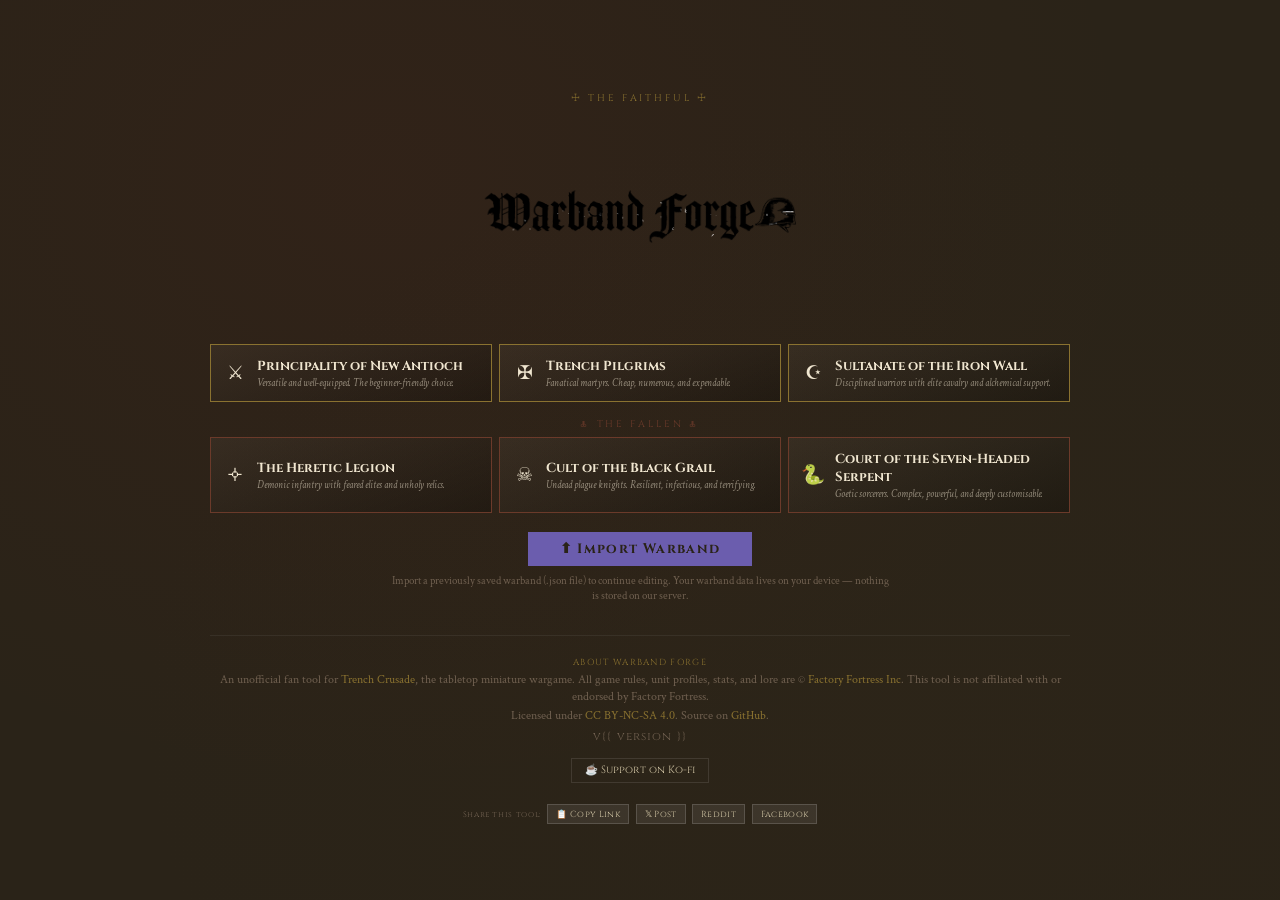
==== commit 216df9eb: "v4.0 - a new logo" ====
--- a/templates/index.html
+++ b/templates/index.html
@@ -11,743 +11,7 @@
 <link rel="apple-touch-icon" href="/static/icon-192.png">
 <script defer src="https://stats.warbandforge.com/script.js" data-website-id="3ba9efd1-c551-43fa-bf69-1813365ee1c8"></script>
 <title>Warband Forge</title>
-<style>
-@import url('https://fonts.googleapis.com/css2?family=Cinzel:wght@400;700;900&family=Crimson+Text:ital,wght@0,400;0,600;0,700;1,400&family=IM+Fell+English+SC&display=swap');
-:root {
-  --parchment:#F0E6D0;--parch-mid:#E2D5B8;--parch-dark:#D0C4A4;
-  --ink:#1A1510;--blood:#8B1A1A;--blood-hi:#B22222;
-  --gold:#C9A84C;--gold-dim:#8A7230;--trench:#2A2318;--rust:#6B3A2A;--glory:#6B5DAE;
-  --green:#2D6B2D;--green-dim:#1A4A1A;
-}
-*{margin:0;padding:0;box-sizing:border-box;}
-html{font-size:clamp(16px,1.4vw+6px,24px);}
-body{font-family:'Crimson Text',Georgia,serif;background:var(--trench);color:var(--ink);min-height:100dvh;overflow-x:hidden;}
-.screen{display:none;min-height:100dvh;}
-.screen.active{display:flex;flex-direction:column;}
-
-/* ═══ SCREEN 1: FACTION + VARIANT ═══ */
-#screen-faction{align-items:center;justify-content:center;padding:1.5rem;
-  background:radial-gradient(ellipse at 30% 20%,rgba(139,26,26,0.07) 0%,transparent 60%),
-  radial-gradient(ellipse at 70% 80%,rgba(59,47,27,0.12) 0%,transparent 60%),var(--trench);}
-.title-block{text-align:center;margin-bottom:1.5rem;}
-.main-title{font-family:'IM Fell English SC',serif;font-size:clamp(1.5rem,5vw,2.8rem);color:var(--gold);letter-spacing:0.1em;text-shadow:0 2px 8px rgba(0,0,0,0.5);}
-.sub-title{font-family:'Cinzel',serif;font-size:clamp(0.7rem,2vw,1rem);color:var(--parch-dark);letter-spacing:0.2em;text-transform:uppercase;margin-top:0.2rem;}
-.tagline{color:#706050;font-style:italic;margin-top:0.5rem;font-size:0.85rem;}
-.side-header{font-family:'Cinzel',serif;font-size:0.6rem;letter-spacing:0.3em;text-transform:uppercase;margin:1rem 0 0.4rem;text-align:center;}
-.side-header.faithful{color:var(--gold-dim);}.side-header.fallen{color:var(--rust);}
-.faction-grid{display:grid;grid-template-columns:repeat(auto-fit,minmax(220px,1fr));gap:0.4rem;max-width:860px;width:100%;}
-.faction-btn{background:linear-gradient(160deg,rgba(240,230,208,0.05),rgba(0,0,0,0.25));border:1px solid var(--gold-dim);color:var(--parchment);padding:0.7rem 0.8rem;cursor:pointer;display:flex;align-items:center;gap:0.6rem;transition:all 0.2s;text-align:left;font-family:inherit;font-size:1rem;}
-.faction-btn:hover{border-color:var(--gold);transform:translateY(-1px);box-shadow:0 4px 12px rgba(0,0,0,0.4);}
-.faction-btn .f-icon{font-size:1.2rem;width:1.5rem;text-align:center;flex-shrink:0;}
-.faction-btn .f-name{font-family:'Cinzel',serif;font-size:clamp(0.7rem,1.5vw,0.82rem);font-weight:700;}
-.faction-btn .f-desc{font-size:0.62rem;color:rgba(240,230,208,0.55);margin-top:0.15rem;font-family:'Crimson Text',serif;font-style:italic;line-height:1.3;}
-.faction-btn[data-side="Fallen"]{border-color:var(--rust);}.faction-btn[data-side="Fallen"]:hover{border-color:var(--blood-hi);}
-.faction-btn.selected{border-color:var(--gold)!important;background:rgba(201,168,76,0.12);box-shadow:0 0 12px rgba(201,168,76,0.15);}
-.variant-selector{max-width:860px;width:100%;margin-top:1.2rem;display:none;}
-.variant-selector.visible{display:block;}
-.variant-selector h3{font-family:'Cinzel',serif;font-size:0.7rem;color:var(--parchment);letter-spacing:0.12em;margin-bottom:0.4rem;text-align:center;}
-.variant-options{display:grid;grid-template-columns:repeat(auto-fit,minmax(200px,1fr));gap:0.3rem;}
-.variant-opt{background:rgba(255,255,255,0.03);border:1px solid rgba(255,255,255,0.1);color:var(--parch-dark);padding:0.5rem 0.6rem;cursor:pointer;font-family:inherit;text-align:left;transition:all 0.12s;font-size:0.9rem;}
-.variant-opt:hover{border-color:var(--gold-dim);background:rgba(201,168,76,0.05);}
-.variant-opt.selected{border-color:var(--gold);color:var(--parchment);background:rgba(201,168,76,0.1);}
-.variant-opt .vo-name{font-family:'Cinzel',serif;font-size:0.72rem;font-weight:700;display:block;}
-.variant-opt .vo-desc{font-size:0.65rem;color:#706050;margin-top:0.1rem;display:block;line-height:1.25;}
-.start-btn{display:none;margin:0;background:var(--gold);color:var(--trench);border:none;padding:0.5rem 2rem;font-family:'Cinzel',serif;font-size:0.85rem;font-weight:700;cursor:pointer;letter-spacing:0.1em;}
-.start-btn.visible{display:block;}.start-btn:hover{background:#D4B85C;}
-
-/* Front page footer */
-.front-footer{max-width:860px;width:100%;margin-top:2rem;padding-top:1.2rem;border-top:1px solid rgba(255,255,255,0.06);}
-.ff-about{text-align:center;margin-bottom:0.8rem;}
-.ff-heading{font-family:'Cinzel',serif;font-size:0.55rem;color:var(--gold-dim);letter-spacing:0.15em;text-transform:uppercase;margin-bottom:0.3rem;}
-.ff-about p{font-size:0.72rem;color:#706050;line-height:1.4;margin-bottom:0.2rem;}
-.ff-about a{color:var(--gold-dim);text-decoration:none;}.ff-about a:hover{color:var(--gold);text-decoration:underline;}
-.ff-version{font-family:'Cinzel',serif;font-size:0.55rem;color:#504030;letter-spacing:0.1em;margin-top:0.3rem;}
-.ff-links{display:flex;justify-content:center;gap:0.8rem;flex-wrap:wrap;}
-.ff-kofi{font-family:'Cinzel',serif;font-size:0.65rem;color:var(--parch-dark);text-decoration:none;padding:0.3rem 0.8rem;border:1px solid rgba(255,255,255,0.1);transition:all 0.15s;}
-.ff-kofi:hover{border-color:var(--gold);color:var(--gold);}
-
-/* Share buttons */
-.share-bar{display:flex;gap:0.4rem;flex-wrap:wrap;align-items:center;}
-.share-btn{background:rgba(255,255,255,0.08);border:1px solid rgba(255,255,255,0.15);color:var(--parch-dark);padding:0.2rem 0.5rem;font-family:'Cinzel',serif;font-size:0.55rem;cursor:pointer;text-decoration:none;display:inline-flex;align-items:center;gap:0.2rem;letter-spacing:0.04em;}
-.share-btn:hover{border-color:var(--gold);color:var(--gold);}
-.share-label{font-family:'Cinzel',serif;font-size:0.5rem;color:#706050;letter-spacing:0.08em;}
-
-/* ═══ SCREEN 2: BUILDER ═══ */
-#screen-builder{background:var(--parchment);}
-.top-bar{background:var(--trench);border-bottom:3px solid var(--blood);padding:0.4rem 0.6rem;display:flex;align-items:center;gap:0.5rem;color:var(--parchment);position:sticky;top:0;z-index:100;flex-wrap:wrap;}
-.back-btn{background:none;border:1px solid rgba(255,255,255,0.15);color:var(--parch-dark);padding:0.2rem 0.4rem;cursor:pointer;font-family:'Crimson Text',serif;font-size:0.75rem;}
-.back-btn:hover{border-color:var(--gold);color:var(--gold);}
-.wb-title-area{flex:1;min-width:100px;}
-.wb-title-area input{background:none;border:none;border-bottom:1px solid rgba(255,255,255,0.25);color:var(--parchment);font-family:'Cinzel',serif;font-size:clamp(0.85rem,2vw,1rem);outline:none;padding:0.15rem 0;width:100%;}
-.wb-title-area input::placeholder{color:#B0A080;}
-.wb-title-area .wb-faction{font-size:0.65rem;color:#E8D8B0;font-family:'Cinzel',serif;letter-spacing:0.1em;}
-.wb-title-area .wb-variant{font-size:0.6rem;color:#E0C880;font-family:'Cinzel',serif;letter-spacing:0.08em;}
-.resource-bar{display:flex;gap:0.6rem;flex-wrap:wrap;}
-.rs{text-align:center;line-height:1;}
-.rs .v{font-family:'Cinzel',serif;font-size:clamp(0.9rem,2.5vw,1.1rem);font-weight:700;}
-.rs .l{font-size:0.52rem;letter-spacing:0.1em;text-transform:uppercase;font-family:'Cinzel',serif;}
-.rs.ducats .v{color:var(--gold);}.rs.ducats .l{color:#C8B888;}
-.rs.glory .v{color:var(--glory);}.rs.glory .l{color:#C8B888;}
-.rs.models .v{color:var(--parchment);}.rs.models .l{color:#C8B888;}
-.rs.warn .v{color:var(--blood-hi)!important;}
-.budget-edit{position:relative;}
-.budget-input{background:rgba(255,255,255,0.08);border:1px solid rgba(255,255,255,0.15);color:var(--gold);font-family:'Cinzel',serif;font-size:clamp(0.85rem,2.2vw,1rem);font-weight:700;text-align:center;width:3.5rem;padding:0.1rem;outline:none;-moz-appearance:textfield;}
-.budget-input::-webkit-inner-spin-button,.budget-input::-webkit-outer-spin-button{-webkit-appearance:none;margin:0;}
-.budget-input:focus{border-color:var(--gold);background:rgba(255,255,255,0.12);}
-.budget-input.glory-input{color:var(--glory);width:2.5rem;}
-.eq-item.eq-restricted{opacity:0.3;pointer-events:none;}
-.eq-item.eq-restricted .eq-name{text-decoration:line-through;}
-.eq-item.eq-limit-blocked{opacity:0.35;}
-.eq-item.eq-limit-blocked .eq-name{color:#908070;}
-.eq-item .eq-lock{font-size:0.6rem;color:var(--blood);margin-left:0.1rem;}
-.eq-item .eq-info{font-size:0.6rem;color:#807060;font-style:italic;display:block;margin-left:1.5rem;line-height:1.2;}
-.gp-item{display:flex;align-items:flex-start;gap:0.35rem;padding:0.3rem 0.2rem;cursor:pointer;transition:background 0.1s;}
-.gp-item:hover{background:rgba(107,93,174,0.04);}
-.gp-item input[type=checkbox]{accent-color:var(--glory);cursor:pointer;width:15px;height:15px;margin-top:0.15rem;}
-.gp-item .gp-info{flex:1;}
-.gp-item .gp-name{font-size:0.85rem;font-weight:600;color:var(--glory);}
-.gp-item .gp-desc{font-size:0.72rem;color:#504030;line-height:1.3;margin-top:0.05rem;}
-.gp-item .gp-for{font-size:0.62rem;color:#807060;font-style:italic;}
-.gp-item .gp-cost{font-family:'Cinzel',serif;font-size:0.72rem;color:var(--glory);min-width:2rem;text-align:right;white-space:nowrap;}
-.gp-item.gp-free{background:rgba(107,93,174,0.04);}
-.gp-item.gp-free .gp-name::after{content:' (free)';font-weight:400;font-size:0.62rem;color:#908070;}
-.eq-dual-btn{display:none;margin-left:auto;background:none;border:1px solid var(--blood);color:var(--blood);font-family:'Cinzel',serif;font-size:0.6rem;padding:1px 5px;cursor:pointer;border-radius:2px;white-space:nowrap;}
-.eq-dual-btn.active{background:var(--blood);color:var(--parchment);}
-.eq-item:has(input:checked) .eq-dual-btn{display:inline-block;}
-.ap-item:hover{background:rgba(122,59,30,0.04);}
-.ap-item input[type=checkbox]{accent-color:#7A3B1E;cursor:pointer;width:15px;height:15px;margin-top:0.15rem;}
-.ap-item .ap-info{flex:1;}
-.ap-item .ap-name{font-size:0.85rem;font-weight:600;color:#7A3B1E;}
-.ap-item .ap-type{font-size:0.62rem;color:#907060;font-style:italic;margin-top:0.02rem;}
-.ap-item .ap-desc{font-size:0.72rem;color:#504030;line-height:1.3;margin-top:0.05rem;}
-.ap-item .ap-who{font-size:0.62rem;color:#807060;font-style:italic;}
-.ap-item .ap-cost{font-family:'Cinzel',serif;font-size:0.72rem;color:#7A3B1E;min-width:2rem;text-align:right;white-space:nowrap;}
-.uc-arcana{font-size:0.72rem;color:#7A3B1E;margin-bottom:0.2rem;line-height:1.3;}
-.uc-arcana-item::before{content:'✦ ';color:#7A3B1E;font-size:0.55rem;}
-.rp-arcana{position:relative;padding-left:3mm;margin-bottom:0.8mm;font-family:'IM Fell English',serif;font-size:2mm;line-height:1.35;color:var(--ink);}
-.rp-arcana::before{content:'✦';position:absolute;left:0;color:#7A3B1E;font-size:1.4mm;top:0.1mm;}
-.rp-arcana strong{font-family:'Cinzel',serif;font-size:2.1mm;color:#7A3B1E;}
-.uc-powers{font-size:0.72rem;color:var(--glory);margin-bottom:0.2rem;line-height:1.3;}
-.uc-powers strong{font-family:'Cinzel',serif;font-size:0.55rem;letter-spacing:0.06em;}
-.uc-power-item{margin-left:0.3rem;}
-.uc-power-item::before{content:'✦ ';color:var(--glory);font-size:0.55rem;}
-.uc-sin-aura{font-size:0.7rem;color:var(--rust);font-style:italic;margin-bottom:0.2rem;}
-.export-btn{background:var(--gold);color:var(--trench);border:none;padding:0.3rem 0.7rem;font-family:'Cinzel',serif;font-size:0.72rem;font-weight:700;cursor:pointer;letter-spacing:0.06em;}
-.export-btn:hover{background:#D4B85C;}
-
-.builder-body{display:flex;flex:1;min-height:0;}
-
-/* Roster panel */
-.roster-panel{width:280px;min-width:220px;border-right:2px solid var(--parch-dark);display:flex;flex-direction:column;background:linear-gradient(180deg,var(--parchment),#E6D9BE);}
-.roster-head{padding:0.4rem 0.5rem;border-bottom:1px solid var(--parch-dark);display:flex;justify-content:space-between;align-items:center;}
-.roster-head h2{font-family:'IM Fell English SC',serif;font-size:0.85rem;color:var(--blood);}
-.add-btn{background:var(--blood);color:var(--parchment);border:none;padding:0.25rem 0.6rem;font-family:'Cinzel',serif;font-size:0.6rem;letter-spacing:0.06em;cursor:pointer;}
-.add-btn:hover{background:var(--blood-hi);}
-.variant-banner{padding:0.3rem 0.5rem;background:rgba(107,58,42,0.06);border-bottom:1px solid rgba(107,58,42,0.12);font-size:0.6rem;color:var(--rust);}
-.variant-banner .vb-name{font-family:'Cinzel',serif;font-weight:700;font-size:0.55rem;letter-spacing:0.08em;}
-.variant-banner .vb-rule{margin-top:0.1rem;padding-left:0.4rem;color:#706050;}.variant-banner .vb-rule::before{content:'▸ ';color:var(--rust);}
-.roster-list{flex:1;overflow-y:auto;padding:0.3rem;}
-.r-section{font-family:'IM Fell English SC',serif;font-size:0.65rem;color:var(--blood);padding:0.3rem 0.3rem 0.1rem;border-bottom:1px solid rgba(139,26,26,0.1);margin-top:0.2rem;}
-.r-section.glory-section{color:var(--glory);border-color:rgba(107,93,174,0.15);}
-.r-unit{display:flex;align-items:center;gap:0.3rem;padding:0.35rem 0.3rem;border:1px solid transparent;cursor:pointer;transition:all 0.1s;margin-bottom:1px;}
-.r-unit:hover{background:rgba(139,26,26,0.04);border-color:var(--parch-dark);}
-.r-unit.selected{background:rgba(139,26,26,0.08);border-color:var(--blood);}
-.r-unit .r-mark{color:var(--blood);font-size:0.8rem;width:0.9rem;text-align:center;}
-.r-unit .r-mark.glory-mark{color:var(--glory);}
-.r-unit .r-body{flex:1;min-width:0;}
-.r-unit .r-name{font-size:0.72rem;font-weight:600;white-space:nowrap;overflow:hidden;text-overflow:ellipsis;}
-.r-unit .r-type{font-size:0.6rem;color:#706050;}
-.r-unit .r-equip{font-size:0.52rem;color:#908070;white-space:nowrap;overflow:hidden;text-overflow:ellipsis;}
-.r-unit .r-cost{font-family:'Cinzel',serif;font-size:0.68rem;color:var(--gold-dim);font-weight:700;white-space:nowrap;}
-.r-unit .r-cost.glory-cost{color:var(--glory);}
-.r-unit .r-del{background:none;border:none;color:#CCC;cursor:pointer;font-size:0.75rem;padding:0.15rem;}
-.r-unit .r-del:hover{color:var(--blood);}
-.roster-empty{padding:1.5rem 0.6rem;text-align:center;color:#908070;font-style:italic;font-size:0.78rem;}
-
-/* Detail panel */
-.detail-panel{flex:1;overflow-y:auto;padding:1rem;}
-.empty-detail{display:flex;flex-direction:column;align-items:center;justify-content:center;height:100%;color:#A09080;text-align:center;padding:1.5rem;}
-.empty-detail .ed-icon{font-size:2rem;opacity:0.2;margin-bottom:0.6rem;}
-.empty-detail .ed-text{font-style:italic;font-size:0.9rem;}
-
-/* Type picker */
-.type-picker{max-width:600px;}
-.type-picker h3{font-family:'IM Fell English SC',serif;font-size:0.95rem;color:var(--blood);margin-bottom:0.5rem;}
-.tp-section{font-family:'Cinzel',serif;font-size:0.55rem;color:var(--blood);letter-spacing:0.15em;text-transform:uppercase;margin:0.7rem 0 0.2rem;padding-bottom:0.1rem;border-bottom:1px solid rgba(139,26,26,0.12);}
-.tp-section.glory-sec{color:var(--glory);border-color:rgba(107,93,174,0.15);}
-.tp-unit{display:flex;align-items:center;gap:0.4rem;padding:0.4rem 0.3rem;cursor:pointer;border:1px solid transparent;transition:all 0.1s;margin-bottom:1px;flex-wrap:wrap;}
-.tp-unit:hover{background:rgba(139,26,26,0.04);border-color:var(--parch-dark);}
-.tp-unit.restricted{opacity:0.25;pointer-events:none;}
-.tp-unit.maxed{opacity:0.4;pointer-events:none;}
-.tp-unit .tp-name{font-weight:600;font-size:0.8rem;flex:1;min-width:100px;}
-.tp-unit .tp-stats{font-size:0.6rem;color:#807060;}
-.tp-unit .tp-cost{font-family:'Cinzel',serif;font-size:0.7rem;color:var(--gold-dim);font-weight:700;white-space:nowrap;}
-.tp-unit .tp-cost.glory-cost{color:var(--glory);}
-.tp-unit .tp-count{font-family:'Cinzel',serif;font-size:0.6rem;padding:0.1rem 0.35rem;border-radius:2px;white-space:nowrap;}
-.tp-unit .tp-count.available{background:rgba(45,107,45,0.1);color:var(--green);border:1px solid rgba(45,107,45,0.2);}
-.tp-unit .tp-count.full{background:rgba(139,26,26,0.08);color:var(--blood);border:1px solid rgba(139,26,26,0.15);}
-.tp-unit .tp-count.required{background:rgba(139,26,26,0.12);color:var(--blood-hi);border:1px solid rgba(139,26,26,0.25);font-weight:700;}
-.tp-unit .tp-restricted-note{font-size:0.55rem;color:var(--blood-hi);font-style:italic;width:100%;padding-left:0.3rem;}
-
-/* Unit editor */
-.unit-editor{max-width:700px;}
-.ue-header{display:flex;justify-content:space-between;align-items:flex-start;margin-bottom:0.5rem;gap:0.5rem;flex-wrap:wrap;}
-.ue-header h3{font-family:'IM Fell English SC',serif;font-size:1rem;color:var(--blood);}
-.ue-cost-live{font-family:'Cinzel',serif;font-size:1.1rem;font-weight:700;white-space:nowrap;}
-.ue-cost-live .ducat-cost{color:var(--gold-dim);}
-.ue-cost-live .glory-cost-val{color:var(--glory);}
-.ue-cost-live .cost-label{font-size:0.6rem;color:#807060;}
-.ue-name-row{display:flex;gap:0.4rem;align-items:center;margin-bottom:0.6rem;}
-.ue-name-row label{font-family:'Cinzel',serif;font-size:0.6rem;color:var(--blood);letter-spacing:0.06em;white-space:nowrap;}
-.ue-name-row input{flex:1;background:none;border:none;border-bottom:1px solid var(--parch-dark);font-family:'Crimson Text',serif;font-size:0.9rem;color:var(--ink);outline:none;padding:0.1rem 0;}
-.ue-stats{display:grid;grid-template-columns:repeat(5,1fr);border:1px solid var(--blood);margin-bottom:0.6rem;background:white;}
-.ue-stat{text-align:center;padding:0.3rem 0.15rem;border-right:1px solid var(--parch-dark);}
-.ue-stat:last-child{border-right:none;}
-.ue-stat .s-label{font-family:'Cinzel',serif;font-size:0.45rem;letter-spacing:0.06em;color:var(--blood);text-transform:uppercase;}
-.ue-stat .s-val{font-family:'Cinzel',serif;font-size:0.9rem;font-weight:700;color:var(--ink);}
-.ue-keywords{display:flex;flex-wrap:wrap;gap:0.15rem;margin-bottom:0.5rem;}
-.kw-tag{font-family:'Cinzel',serif;font-size:0.45rem;padding:0.08rem 0.25rem;letter-spacing:0.05em;background:rgba(139,26,26,0.06);border:1px solid rgba(139,26,26,0.1);color:var(--blood);}
-.kw-tag.added{background:rgba(107,93,174,0.08);border-color:rgba(107,93,174,0.15);color:var(--glory);}
-.ue-abilities{margin-bottom:0.6rem;padding:0.4rem 0;border-top:1px solid var(--parch-dark);border-bottom:1px solid var(--parch-dark);}
-.ue-abilities h4{font-family:'Cinzel',serif;font-size:0.55rem;color:var(--blood);letter-spacing:0.1em;text-transform:uppercase;margin-bottom:0.15rem;}
-.abil-item{font-size:0.7rem;color:#504030;padding:0.08rem 0 0.08rem 0.6rem;position:relative;line-height:1.25;}
-.abil-item::before{content:'■';position:absolute;left:0;color:var(--blood);font-size:0.4rem;top:0.18rem;}
-.ue-base-eq{font-size:0.68rem;color:#706050;font-style:italic;margin-bottom:0.6rem;}
-.ue-base-eq span{color:var(--ink);font-style:normal;}
-.equip-section{margin-bottom:0.4rem;}
-.eq-cat-title{font-family:'Cinzel',serif;font-size:0.55rem;color:var(--blood);letter-spacing:0.1em;text-transform:uppercase;padding-bottom:0.1rem;border-bottom:1px solid rgba(139,26,26,0.08);margin-bottom:0.15rem;cursor:pointer;display:flex;justify-content:space-between;align-items:center;user-select:none;}
-.eq-cat-title .toggle{font-size:0.6rem;color:#A09080;}
-.eq-items.collapsed{display:none;}
-.eq-item{display:flex;align-items:center;gap:0.35rem;padding:0.25rem 0.15rem;cursor:pointer;transition:background 0.1s;min-height:44px;}
-.eq-item:hover{background:rgba(139,26,26,0.03);}
-.eq-item input[type=checkbox]{accent-color:var(--blood);cursor:pointer;width:13px;height:13px;}
-.eq-item .eq-name{flex:1;font-size:0.75rem;}
-.eq-item .eq-cost{font-family:'Cinzel',serif;font-size:0.65rem;color:var(--gold-dim);min-width:2rem;text-align:right;}
-.eq-item .eq-cost.modified{color:var(--blood-hi);font-weight:700;}
-.eq-item .eq-note{font-size:0.55rem;color:#A09080;font-style:italic;}
-.ue-actions{display:flex;gap:0.4rem;margin-top:0.8rem;padding-top:0.5rem;border-top:1px solid var(--parch-dark);}
-.btn-confirm{background:var(--blood);color:var(--parchment);border:none;padding:0.4rem 1rem;font-family:'Cinzel',serif;font-size:0.7rem;font-weight:700;cursor:pointer;letter-spacing:0.06em;}
-.btn-confirm:hover{background:var(--blood-hi);}
-.btn-cancel{background:none;border:1px solid var(--parch-dark);color:#706050;padding:0.4rem 0.7rem;font-family:'Cinzel',serif;font-size:0.7rem;cursor:pointer;}
-.btn-cancel:hover{border-color:var(--blood);color:var(--blood);}
-
-/* ═══ SCREEN 3: CARD PREVIEW — fully responsive ═══ */
-#screen-preview{background:var(--parchment);}
-.preview-bar{background:var(--trench);padding:0.4rem 0.6rem;display:flex;align-items:center;gap:0.6rem;color:var(--parchment);border-bottom:3px solid var(--gold);flex-wrap:wrap;}
-.preview-bar h2{font-family:'IM Fell English SC',serif;font-size:0.85rem;flex:1;}
-.card-grid{display:flex;flex-wrap:wrap;gap:1rem;padding:1rem;max-width:1200px;margin:0 auto;width:100%;justify-content:center;align-items:flex-start;}
-
-/* ═══ SHARED CARD BASE ═══ */
-.unit-card{background:#F0E6D0;position:relative;overflow:hidden;display:flex;flex-direction:column;box-shadow:0 2px 8px rgba(0,0,0,0.15);break-inside:avoid;}
-.unit-card::before{content:'';position:absolute;inset:0;background:repeating-linear-gradient(0deg,transparent,transparent 2px,rgba(139,26,26,0.008) 2px,rgba(139,26,26,0.008) 4px),radial-gradient(ellipse at 20% 80%,rgba(107,58,42,0.06),transparent 60%),radial-gradient(ellipse at 80% 20%,rgba(139,26,26,0.04),transparent 50%);pointer-events:none;z-index:1;}
-.unit-card::after{content:'';position:absolute;border:0.3mm solid rgba(139,26,26,0.18);pointer-events:none;z-index:2;}
-
-/* A7 troop: 74×105mm */
-.unit-card.card-a7{width:74mm;height:105mm;}
-.unit-card.card-a7::after{inset:2mm;}
-/* A6L elite: 148×105mm */
-.unit-card.card-a6l{width:148mm;height:105mm;}
-.unit-card.card-a6l::after{inset:2.5mm;}
-
-.uc-header{background:#1A1510;display:flex;justify-content:space-between;align-items:flex-end;position:relative;z-index:3;}
-.uc-header::after{content:'';position:absolute;bottom:0;left:0;right:0;height:0.5mm;background:linear-gradient(90deg,#8B1A1A,#C9A84C 30%,#C9A84C 70%,#8B1A1A);}
-.uc-name{font-family:'IM Fell English SC',serif;color:#F0E6D0;line-height:1.1;max-width:62%;}
-.uc-custom-name{display:block;font-family:'Crimson Text',serif;color:#C9A84C;font-style:italic;}
-.uc-hright{text-align:right;}
-.uc-badge{font-family:'Cinzel',serif;letter-spacing:0.12em;color:#C9A84C;text-transform:uppercase;}
-.uc-badge.troop{color:#A09080;}
-.uc-cost-val{font-family:'Cinzel',serif;font-weight:700;color:#F0E6D0;}
-.uc-wbar{background:rgba(26,21,16,0.06);border-bottom:0.2mm solid rgba(139,26,26,0.1);display:flex;justify-content:space-between;font-family:'Cinzel',serif;color:#6B3A2A;position:relative;z-index:3;}
-.uc-stats{display:grid;grid-template-columns:repeat(5,1fr);border:0.25mm solid #8B1A1A;position:relative;z-index:3;}
-.uc-st{text-align:center;border-right:0.15mm solid rgba(139,26,26,0.2);background:rgba(255,255,255,0.5);}
-.uc-st:last-child{border-right:none;}
-.uc-st .sl{font-family:'Cinzel',serif;color:#8B1A1A;text-transform:uppercase;}
-.uc-st .sv{font-family:'Cinzel',serif;font-weight:900;color:#1A1510;line-height:1;}
-.uc-st .sv .se{font-weight:400;color:var(--blood);font-size:0.7em;}
-.uc-body{flex:1;position:relative;z-index:3;display:flex;flex-direction:column;min-height:0;overflow:hidden;}
-.uc-wtbl{width:100%;border-collapse:collapse;margin-bottom:0.5mm;}
-.uc-wtbl th{font-family:'Cinzel',serif;text-transform:uppercase;color:var(--blood);text-align:left;border-bottom:0.15mm solid rgba(139,26,26,0.15);font-weight:400;}
-.uc-wtbl td{color:var(--ink);border-bottom:0.1mm solid rgba(139,26,26,0.06);}
-.uc-wtbl td:first-child{font-weight:600;}
-.uc-wtbl .wd{font-family:'Cinzel',serif;font-weight:700;color:var(--blood);white-space:nowrap;}
-.uc-wtbl .wk{color:#706050;font-style:italic;}
-.uc-kw{display:flex;flex-wrap:wrap;}
-.uc-kw .kw{font-family:'Cinzel',serif;border:0.15mm solid rgba(139,26,26,0.15);background:rgba(139,26,26,0.04);color:#8B1A1A;}
-.uc-sec{font-family:'Cinzel',serif;text-transform:uppercase;color:#8B1A1A;border-bottom:0.15mm solid rgba(139,26,26,0.1);}
-.uc-sec.pwr{color:#6B5DAE;border-color:rgba(107,93,174,0.12);}
-.uc-wtbl{width:100%;border-collapse:collapse;}
-.uc-wtbl th{font-family:'Cinzel',serif;color:#8B1A1A;text-transform:uppercase;text-align:left;border-bottom:0.15mm solid rgba(139,26,26,0.1);font-weight:700;}
-.uc-wtbl th:nth-child(2),.uc-wtbl th:nth-child(3){text-align:center;}
-.uc-wtbl td{border-bottom:0.1mm solid rgba(139,26,26,0.05);vertical-align:top;color:#1A1510;}
-.uc-wtbl td:nth-child(2),.uc-wtbl td:nth-child(3){text-align:center;font-family:'Cinzel',serif;}
-.uc-wtbl .wn{font-weight:600;}
-.uc-wtbl .wk{color:#706050;font-style:italic;}
-.uc-gear{color:#1A1510;line-height:1.3;}
-.uc-gear b{font-weight:600;}
-.uc-gear i{color:#706050;font-style:italic;}
-.uc-ab{color:#3A3020;line-height:1.25;position:relative;}
-.uc-ab::before{content:'◆';position:absolute;left:0;color:#8B1A1A;}
-.uc-ab strong{font-family:'Cinzel',serif;color:#1A1510;}
-.uc-pw{color:#4A4070;line-height:1.25;position:relative;}
-.uc-pw::before{content:'✦';position:absolute;left:0;color:#6B5DAE;}
-.uc-pw strong{font-family:'Cinzel',serif;color:#6B5DAE;}
-.uc-pw .ct{font-family:'Cinzel',serif;color:#908070;}
-.uc-aura{color:#6B3A2A;font-style:italic;}
-.uc-foot{border-top:0.2mm solid rgba(139,26,26,0.12);position:relative;z-index:3;background:rgba(26,21,16,0.03);}
-.uc-xp{display:flex;justify-content:space-between;align-items:center;}
-.uc-xpl{font-family:'Cinzel',serif;color:#8B1A1A;text-transform:uppercase;}
-.uc-xpb{display:flex;}
-.xb{border:0.2mm solid #8B1A1A;background:rgba(255,255,255,0.4);}
-.xb.s{border-color:#C9A84C;position:relative;}
-.xb.s::after{content:'★';position:absolute;inset:0;display:flex;align-items:center;justify-content:center;color:rgba(201,168,76,0.3);}
-.uc-fr{display:flex;align-items:center;}
-.uc-fl{font-family:'Cinzel',serif;color:#6B3A2A;text-transform:uppercase;}
-.uc-fline{flex:1;border-bottom:0.15mm dotted rgba(107,58,42,0.3);}
-.uc-scars{display:flex;}
-.uc-sc{border:0.2mm solid #6B3A2A;background:rgba(255,255,255,0.3);}
-.uc-nl{border-bottom:0.12mm dotted rgba(107,58,42,0.18);}
-
-/* ═══ A7 SIZES ═══ */
-.card-a7 .uc-header{padding:1.5mm 3mm 1.2mm;}
-.card-a7 .uc-name{font-size:3.4mm;}
-.card-a7 .uc-custom-name{font-size:2.2mm;margin-bottom:0.2mm;}
-.card-a7 .uc-badge{font-size:1.7mm;}
-.card-a7 .uc-cost-val{font-size:2.8mm;margin-top:0.2mm;}
-.card-a7 .uc-wbar{padding:0.5mm 3mm;font-size:1.5mm;letter-spacing:0.05em;}
-.card-a7 .uc-stats{margin:1.2mm 3mm 0;}
-.card-a7 .uc-st{padding:0.8mm 0.3mm 0.6mm;}
-.card-a7 .uc-st .sl{font-size:1.3mm;letter-spacing:0.08em;margin-bottom:0.2mm;}
-.card-a7 .uc-st .sv{font-size:3mm;}
-.card-a7 .uc-body{padding:1.2mm 3mm 0.5mm;}
-.card-a7 .uc-kw{gap:0.5mm;margin-bottom:0.8mm;}
-.card-a7 .uc-kw .kw{font-size:1.4mm;padding:0.2mm 0.6mm;}
-.card-a7 .uc-sec{font-size:1.4mm;letter-spacing:0.12em;padding-bottom:0.3mm;margin:0.8mm 0 0.4mm;}
-.card-a7 .uc-wtbl th{font-size:1.3mm;padding:0.2mm 0.4mm;}
-.card-a7 .uc-wtbl td{font-size:2.2mm;padding:0.3mm 0.4mm;}
-.card-a7 .uc-wtbl td:nth-child(2),.card-a7 .uc-wtbl td:nth-child(3){font-size:2mm;}
-.card-a7 .uc-wtbl .wk{font-size:1.8mm;}
-.card-a7 .uc-gear{font-size:2.2mm;margin-bottom:0.1mm;}
-.card-a7 .uc-gear i{font-size:1.9mm;}
-.card-a7 .uc-wtbl th{font-size:1.3mm;padding:0.2mm 0.4mm;}
-.card-a7 .uc-wtbl td{font-size:2.1mm;padding:0.3mm 0.4mm;}
-.card-a7 .uc-wtbl .wd{font-size:2.1mm;}
-.card-a7 .uc-wtbl .wk{font-size:1.7mm;}
-.card-a7 .uc-ab{font-size:2.2mm;margin-bottom:0.5mm;padding-left:2mm;}
-.card-a7 .uc-ab::before{font-size:1.2mm;top:0.2mm;}
-.card-a7 .uc-ab strong{font-size:1.9mm;}
-.card-a7 .uc-pw{font-size:2.2mm;margin-bottom:0.5mm;padding-left:2mm;}
-.card-a7 .uc-pw::before{font-size:1.2mm;top:0.1mm;}
-.card-a7 .uc-pw strong{font-size:1.9mm;}
-.card-a7 .uc-pw .ct{font-size:1.4mm;}
-.card-a7 .uc-aura{font-size:2mm;}
-.card-a7 .uc-foot{padding:0.8mm 3mm 1.5mm;}
-.card-a7 .uc-fr{margin-bottom:0.3mm;}
-.card-a7 .uc-fl{font-size:1.3mm;letter-spacing:0.06em;min-width:8mm;}
-.card-a7 .uc-fline{height:2.2mm;margin-left:1mm;}
-.card-a7 .uc-nl{height:2.8mm;}
-
-/* ═══ A6L SIZES ═══ */
-.card-a6l .uc-header{padding:2mm 4mm 1.5mm;}
-.card-a6l .uc-name{font-size:4mm;}
-.card-a6l .uc-custom-name{font-size:2.8mm;margin-bottom:0.3mm;}
-.card-a6l .uc-badge{font-size:2mm;}
-.card-a6l .uc-cost-val{font-size:3.5mm;margin-top:0.3mm;}
-.card-a6l .uc-wbar{padding:0.7mm 4mm;font-size:1.8mm;letter-spacing:0.06em;}
-.card-a6l .uc-stats{margin:1.5mm 4mm 0;}
-.card-a6l .uc-st{padding:1mm 0.5mm 0.8mm;}
-.card-a6l .uc-st .sl{font-size:1.6mm;letter-spacing:0.1em;margin-bottom:0.3mm;}
-.card-a6l .uc-st .sv{font-size:3.8mm;}
-.card-a6l .uc-body{padding:1.5mm 4mm 1mm;flex-direction:row;gap:3mm;}
-.card-a6l .col-l,.card-a6l .col-r{flex:1;min-width:0;overflow:hidden;}
-.card-a6l .col-div{width:0.2mm;background:rgba(139,26,26,0.1);align-self:stretch;flex-shrink:0;}
-.card-a6l .uc-arcana{font-size:2mm;line-height:1.25;margin-bottom:0.5mm;}
-.card-a6l .uc-arcana strong{font-size:2mm;}
-.card-a6l .uc-pw-zone{border-top:0.3mm solid rgba(139,26,26,0.15);padding:1.5mm 4mm 1mm;display:grid;grid-template-columns:1fr 1fr;gap:0.5mm 3mm;}
-.card-a6l .uc-pw-zone-title{grid-column:1/-1;font-family:'Cinzel',serif;font-size:1.8mm;letter-spacing:0.12em;color:var(--blood);text-transform:uppercase;margin-bottom:0.5mm;}
-.card-a6l .uc-pw-zone .uc-pw{font-size:2mm;margin-bottom:0.3mm;padding-left:2mm;}
-.card-a6l .uc-pw-zone .uc-pw::before{font-size:1.3mm;}
-.card-a6l .uc-pw-zone .uc-pw strong{font-size:2mm;}
-.card-a6l .uc-pw-zone .uc-arcana-item{font-size:2mm;margin-bottom:0.3mm;padding-left:2mm;}
-.card-a6l .uc-pw-zone .uc-arcana-item::before{font-size:1.3mm;}
-.card-a6l .uc-kw{gap:0.6mm;margin-bottom:1mm;}
-.card-a6l .uc-kw .kw{font-size:1.6mm;padding:0.3mm 0.8mm;}
-.card-a6l .uc-sec{font-size:1.6mm;letter-spacing:0.15em;padding-bottom:0.3mm;margin:1mm 0 0.5mm;}
-.card-a6l .uc-wtbl th{font-size:1.5mm;padding:0.3mm 0.5mm;}
-.card-a6l .uc-wtbl td{font-size:2.5mm;padding:0.4mm 0.5mm;}
-.card-a6l .uc-wtbl td:nth-child(2),.card-a6l .uc-wtbl td:nth-child(3){font-size:2.3mm;}
-.card-a6l .uc-wtbl .wk{font-size:2mm;}
-.card-a6l .uc-gear{font-size:2.5mm;margin-bottom:0.2mm;}
-.card-a6l .uc-gear i{font-size:2.1mm;}
-.card-a6l .uc-wtbl th{font-size:1.5mm;padding:0.3mm 0.5mm;}
-.card-a6l .uc-wtbl td{font-size:2.4mm;padding:0.4mm 0.5mm;}
-.card-a6l .uc-wtbl .wd{font-size:2.4mm;}
-.card-a6l .uc-wtbl .wk{font-size:2mm;}
-.card-a6l .uc-ab{font-size:2.5mm;margin-bottom:0.7mm;padding-left:2.5mm;}
-.card-a6l .uc-ab::before{font-size:1.5mm;top:0.2mm;}
-.card-a6l .uc-ab strong{font-size:2.2mm;}
-.card-a6l .uc-pw{font-size:2.5mm;margin-bottom:0.7mm;padding-left:2.5mm;}
-.card-a6l .uc-pw::before{font-size:1.5mm;top:0.1mm;}
-.card-a6l .uc-pw strong{font-size:2.2mm;}
-.card-a6l .uc-pw .ct{font-size:1.7mm;}
-.card-a6l .uc-aura{font-size:2.3mm;margin-bottom:0.5mm;}
-.card-a6l .uc-foot{padding:1mm 4mm 1.5mm;}
-.card-a6l .uc-xp{margin-bottom:0.5mm;}
-.card-a6l .uc-xpl{font-size:1.5mm;letter-spacing:0.1em;}
-.card-a6l .uc-xpb{gap:0.5mm;}
-.card-a6l .xb{width:2.8mm;height:2.8mm;}
-.card-a6l .xb.s::after{font-size:1.3mm;}
-.card-a6l .uc-fr{margin-bottom:0.4mm;}
-.card-a6l .uc-fl{font-size:1.5mm;letter-spacing:0.08em;min-width:10mm;}
-.card-a6l .uc-fline{height:2.8mm;margin-left:1.5mm;}
-.card-a6l .uc-scars{gap:0.5mm;margin-left:2mm;}
-.card-a6l .uc-sc{width:2.8mm;height:2.8mm;}
-.card-a6l .uc-nl{height:3mm;}
-
-/* ═══ ROSTER SHEET (A4) ═══ */
-#screen-roster{background:var(--parchment);}
-.roster-page{width:210mm;min-height:297mm;background:var(--parchment);position:relative;padding:8mm;margin:0 auto;break-after:page;}
-.roster-page::before{content:'';position:absolute;inset:0;background:repeating-linear-gradient(0deg,transparent,transparent 3px,rgba(139,26,26,0.005) 3px,rgba(139,26,26,0.005) 6px),radial-gradient(ellipse at 15% 85%,rgba(107,58,42,0.05),transparent 50%);pointer-events:none;}
-.roster-page::after{content:'';position:absolute;inset:4mm;border:0.3mm solid rgba(139,26,26,0.15);pointer-events:none;}
-.roster-page>*{position:relative;z-index:1;}
-.rp-header{background:var(--trench);padding:4mm 5mm 3mm;display:flex;justify-content:space-between;align-items:flex-end;margin:-8mm -8mm 0;position:relative;}
-.rp-header::after{content:'';position:absolute;bottom:0;left:0;right:0;height:0.7mm;background:linear-gradient(90deg,var(--blood),var(--gold) 25%,var(--gold) 75%,var(--blood));}
-.rp-sr{margin-top:0;margin-bottom:0;}
-.rp-sr-list{display:flex;flex-direction:column;gap:0.6mm;}
-.rp-sr-item{font-family:'IM Fell English',serif;font-size:1.9mm;line-height:1.35;color:var(--ink);padding:0.5mm 0;border-bottom:0.1mm dotted rgba(107,58,42,0.15);}
-.rp-sr-item:last-child{border-bottom:none;}
-.rp-sr-item b{font-family:'IM Fell English SC',serif;color:var(--blood);font-size:1.9mm;}
-.rp-title{font-family:'IM Fell English SC',serif;color:var(--parchment);font-size:7mm;line-height:1;}
-.rp-sub{font-family:'Cinzel',serif;color:var(--gold);font-size:2.8mm;letter-spacing:0.15em;margin-top:0.8mm;}
-.rp-meta{text-align:right;font-family:'Cinzel',serif;}
-.rp-meta .rm-f{font-size:3mm;color:var(--gold);letter-spacing:0.08em;}
-.rp-meta .rm-v{font-size:2.3mm;color:var(--rust);margin-top:0.3mm;}
-.rp-summary{display:grid;grid-template-columns:repeat(6,1fr);border:0.25mm solid rgba(139,26,26,0.12);margin-top:3mm;}
-.rp-sc{text-align:center;padding:2mm 1mm;border-right:0.15mm solid rgba(139,26,26,0.12);background:rgba(255,255,255,0.3);}
-.rp-sc:last-child{border-right:none;}
-.rp-sc .sl{font-family:'Cinzel',serif;font-size:1.8mm;letter-spacing:0.1em;text-transform:uppercase;color:var(--blood);margin-bottom:0.5mm;}
-.rp-sc .sv{font-family:'Cinzel',serif;font-size:5mm;font-weight:900;}
-.rp-sec{font-family:'Cinzel',serif;font-size:2.2mm;letter-spacing:0.18em;text-transform:uppercase;color:var(--blood);border-bottom:0.25mm solid var(--blood);padding-bottom:0.5mm;margin:4mm 0 1.5mm;}
-.rp-tbl{width:100%;border-collapse:collapse;}
-.rp-tbl th{font-family:'Cinzel',serif;font-size:1.8mm;letter-spacing:0.08em;text-transform:uppercase;color:var(--blood);text-align:left;padding:1mm 1.2mm;border-bottom:0.2mm solid rgba(139,26,26,0.12);font-weight:700;}
-.rp-tbl th.c{text-align:center;}
-.rp-tbl th.r{text-align:right;}
-.rp-tbl td{font-size:2.8mm;padding:1.2mm;border-bottom:0.1mm solid rgba(139,26,26,0.12);vertical-align:top;}
-.rp-tbl td.c{text-align:center;font-family:'Cinzel',serif;font-size:2.6mm;}
-.rp-tbl td.nm{font-weight:600;}
-.rp-tbl td.tp{color:#706050;font-size:2.5mm;}
-.rp-tbl td.ct{font-family:'Cinzel',serif;font-weight:700;color:var(--gold);font-size:2.6mm;text-align:right;}
-.rp-tbl td.ct.gl{color:var(--glory);}
-.rp-tbl tr.er{background:rgba(139,26,26,0.03);}
-.rp-tbl tr.mr{background:rgba(107,93,174,0.03);}
-.rp-tsec{font-family:'Cinzel',serif;font-size:1.6mm;letter-spacing:0.14em;color:var(--blood);text-transform:uppercase;padding:1.8mm 1.2mm 0.4mm;border-bottom:0.15mm solid rgba(139,26,26,0.12);}
-.rp-tsec.gl{color:var(--glory);}
-.rp-ctbl{width:100%;border-collapse:collapse;}
-.rp-ctbl th{font-family:'Cinzel',serif;font-size:1.7mm;letter-spacing:0.06em;text-transform:uppercase;color:var(--blood);text-align:center;padding:0.8mm 1mm;border-bottom:0.2mm solid rgba(139,26,26,0.12);font-weight:700;}
-.rp-ctbl td{font-size:2.5mm;padding:1.2mm 1mm;border-bottom:0.1mm solid rgba(139,26,26,0.12);text-align:center;}
-.rp-ctbl td.e{border-bottom:0.12mm dotted rgba(107,58,42,0.25);}
-.rp-nline{border-bottom:0.12mm dotted rgba(107,58,42,0.25);height:5mm;}
-.rp-ub{border:0.3mm solid rgba(139,26,26,0.15);margin-bottom:3mm;break-inside:avoid;background:rgba(255,255,255,0.25);}
-.rp-ubh{background:var(--trench);padding:1.5mm 3mm;display:flex;justify-content:space-between;align-items:center;}
-.rp-ubh .un{font-family:'IM Fell English SC',serif;color:var(--parchment);font-size:3.5mm;}
-.rp-ubh .uc{font-family:'Crimson Text',serif;color:var(--gold);font-style:italic;font-size:3mm;margin-right:1.5mm;}
-.rp-ubh .ub{font-family:'Cinzel',serif;font-size:2mm;color:var(--gold);letter-spacing:0.1em;}
-.rp-ubh .ub.tr{color:#A09080;}
-.rp-ubb{padding:2mm 3mm;display:grid;grid-template-columns:1fr 1fr;gap:1.5mm 4mm;}
-.rp-ubb .full{grid-column:1/-1;}
-.rp-ust{display:grid;grid-template-columns:repeat(4,1fr);border:0.2mm solid var(--blood);}
-.rp-us{text-align:center;padding:0.8mm 0.4mm;border-right:0.12mm solid rgba(139,26,26,0.15);background:rgba(255,255,255,0.5);}
-.rp-us:last-child{border-right:none;}
-.rp-us .sl{font-family:'Cinzel',serif;font-size:1.5mm;color:var(--blood);text-transform:uppercase;}
-.rp-us .sv{font-family:'Cinzel',serif;font-size:3.2mm;font-weight:900;line-height:1;}
-.rp-kw{display:flex;flex-wrap:wrap;gap:0.5mm;}
-.rp-kw span{font-family:'Cinzel',serif;font-size:1.5mm;padding:0.2mm 0.6mm;border:0.12mm solid rgba(139,26,26,0.12);background:rgba(139,26,26,0.03);color:var(--blood);}
-.rp-lbl{font-family:'Cinzel',serif;font-size:1.5mm;letter-spacing:0.14em;text-transform:uppercase;color:var(--blood);border-bottom:0.12mm solid rgba(139,26,26,0.12);padding-bottom:0.2mm;margin:0.5mm 0 0.4mm;}
-.rp-lbl.pw{color:var(--glory);border-color:rgba(107,93,174,0.1);}
-.rp-eq{font-size:2.5mm;line-height:1.35;margin-bottom:0.15mm;}
-.rp-eq b{font-weight:600;}.rp-eq i{color:#706050;font-style:italic;font-size:2.2mm;}
-.rp-ub .uc-wtbl th{font-size:1.4mm;padding:0.2mm 0.4mm;}
-.rp-ub .uc-wtbl td{font-size:2.3mm;padding:0.3mm 0.4mm;}
-.rp-ub .uc-wtbl .wd{font-size:2.3mm;}
-.rp-ub .uc-wtbl .wk{font-size:1.9mm;}
-.rp-ub .uc-gear{font-size:2.5mm;margin-bottom:0.15mm;}
-.rp-ub .uc-gear b{font-weight:600;}
-.rp-ub .uc-gear i{color:#706050;font-style:italic;font-size:2.2mm;}
-.rp-ab{font-size:2.4mm;color:#3A3020;line-height:1.3;margin-bottom:0.5mm;padding-left:2.2mm;position:relative;}
-.rp-ab::before{content:'◆';position:absolute;left:0;color:var(--blood);font-size:1.3mm;top:0.3mm;}
-.rp-ab strong{font-family:'Cinzel',serif;font-size:2.1mm;color:var(--ink);}
-.rp-pw{font-size:2.4mm;color:#4A4070;line-height:1.3;margin-bottom:0.5mm;padding-left:2.2mm;position:relative;}
-.rp-pw::before{content:'✦';position:absolute;left:0;color:var(--glory);font-size:1.4mm;top:0.1mm;}
-.rp-pw strong{font-family:'Cinzel',serif;font-size:2.1mm;color:var(--glory);}
-.rp-pw .ct{font-size:1.7mm;color:#908070;}
-.rp-aura{font-size:2.3mm;color:var(--rust);font-style:italic;}
-.rp-camp{grid-column:1/-1;display:flex;gap:3mm;align-items:center;border-top:0.15mm solid rgba(139,26,26,0.12);padding-top:1mm;margin-top:0.5mm;flex-wrap:wrap;}
-.rp-cl{font-family:'Cinzel',serif;font-size:1.4mm;letter-spacing:0.06em;color:var(--rust);text-transform:uppercase;}
-.rp-cvl{border-bottom:0.12mm dotted rgba(107,58,42,0.25);width:18mm;height:2.8mm;}
-.rp-xpb{display:flex;gap:0.4mm;}
-.rp-xb{width:2.2mm;height:2.2mm;border:0.18mm solid var(--blood);background:rgba(255,255,255,0.4);}
-.rp-xb.s{border-color:var(--gold);}
-.rp-foot{position:absolute;bottom:6mm;left:8mm;right:8mm;display:flex;justify-content:space-between;font-family:'Cinzel',serif;font-size:1.6mm;color:#A09080;letter-spacing:0.05em;}
-
-/* ═══ MOBILE CARDS (full-page portrait, one per page) ═══ */
-#screen-mobile{background:var(--parchment);}
-.mobile-cards{display:flex;flex-direction:column;align-items:center;gap:1rem;padding:0.5rem;}
-.mob-card{
-  width:100%;max-width:500px;
-  background:#F0E6D0;position:relative;overflow:hidden;
-  display:flex;flex-direction:column;
-  box-shadow:0 2px 8px rgba(0,0,0,0.15);
-  break-after:page;break-inside:avoid;
-  page-break-after:always;
-}
-.mob-card::before{content:'';position:absolute;inset:0;background:repeating-linear-gradient(0deg,transparent,transparent 2px,rgba(139,26,26,0.008) 2px,rgba(139,26,26,0.008) 4px),radial-gradient(ellipse at 20% 80%,rgba(107,58,42,0.06),transparent 60%);pointer-events:none;z-index:1;}
-.mob-card::after{content:'';position:absolute;inset:2mm;border:0.3mm solid rgba(139,26,26,0.18);pointer-events:none;z-index:2;}
-.mob-card .uc-header{padding:0.6rem 0.8rem 0.5rem;z-index:3;}
-.mob-card .uc-name{font-size:1.3rem;}
-.mob-card .uc-custom-name{font-size:0.95rem;margin-bottom:0.1rem;}
-.mob-card .uc-badge{font-size:0.65rem;}
-.mob-card .uc-cost-val{font-size:1.2rem;margin-top:0.15rem;}
-.mob-card .uc-wbar{padding:0.2rem 0.8rem;font-size:0.65rem;z-index:3;}
-.mob-card .uc-stats{margin:0.4rem 0.8rem 0;z-index:3;}
-.mob-card .uc-st{padding:0.3rem 0.2rem;}
-.mob-card .uc-st .sl{font-size:0.55rem;letter-spacing:0.08em;margin-bottom:0.1rem;}
-.mob-card .uc-st .sv{font-size:1.3rem;}
-.mob-card .uc-body{flex:1;padding:0.5rem 0.8rem 0.4rem;z-index:3;}
-.mob-card .uc-kw{gap:0.2rem;margin-bottom:0.4rem;}
-.mob-card .uc-kw .kw{font-size:0.55rem;padding:0.1rem 0.3rem;}
-.mob-card .uc-sec{font-size:0.6rem;letter-spacing:0.12em;padding-bottom:0.15rem;margin:0.4rem 0 0.25rem;}
-.mob-card .uc-gear{font-size:0.95rem;margin-bottom:0.15rem;}
-.mob-card .uc-gear i{font-size:0.82rem;}
-.mob-card .uc-wtbl th{font-size:0.55rem;padding:0.1rem 0.2rem;}
-.mob-card .uc-wtbl td{font-size:0.85rem;padding:0.15rem 0.2rem;}
-.mob-card .uc-wtbl .wd{font-size:0.85rem;}
-.mob-card .uc-wtbl .wk{font-size:0.72rem;}
-.mob-card .uc-st .sv .se{font-size:0.7em;}
-.mob-card .uc-ab{font-size:0.9rem;margin-bottom:0.35rem;padding-left:0.8rem;line-height:1.3;}
-.mob-card .uc-ab::before{font-size:0.5rem;top:0.2rem;}
-.mob-card .uc-ab strong{font-size:0.8rem;}
-.mob-card .uc-pw{font-size:0.9rem;margin-bottom:0.35rem;padding-left:0.8rem;line-height:1.3;}
-.mob-card .uc-pw::before{font-size:0.5rem;top:0.15rem;}
-.mob-card .uc-pw strong{font-size:0.8rem;}
-.mob-card .uc-pw .ct{font-size:0.65rem;}
-.mob-card .uc-aura{font-size:0.85rem;margin-bottom:0.3rem;}
-.mob-card .uc-foot{padding:0.4rem 0.8rem 0.6rem;z-index:3;}
-.mob-card .uc-xp{margin-bottom:0.3rem;}
-.mob-card .uc-xpl{font-size:0.55rem;letter-spacing:0.08em;}
-.mob-card .uc-xpb{gap:0.15rem;}
-.mob-card .xb{width:0.7rem;height:0.7rem;}
-.mob-card .xb.s::after{font-size:0.4rem;}
-.mob-card .uc-fr{margin-bottom:0.2rem;}
-.mob-card .uc-fl{font-size:0.55rem;min-width:3rem;}
-.mob-card .uc-fline{height:0.8rem;margin-left:0.3rem;}
-.mob-card .uc-scars{gap:0.15rem;margin-left:0.5rem;}
-.mob-card .uc-sc{width:0.7rem;height:0.7rem;}
-.mob-card .uc-nl{height:0.8rem;}
-
-/* ═══ LARGE SCREENS ═══ */
-@media(min-width:1400px){
-  .roster-panel{width:340px;}
-  .wb-title-area .wb-faction{font-size:0.65rem;}
-  .wb-title-area .wb-variant{font-size:0.55rem;}
-  .rs .l{font-size:0.5rem;}
-  .r-section{font-size:0.75rem;}
-  .r-unit .r-name{font-size:0.85rem;}
-  .r-unit .r-type{font-size:0.7rem;}
-  .r-unit .r-equip{font-size:0.6rem;}
-  .r-unit .r-cost{font-size:0.8rem;}
-  .tp-unit .tp-name{font-size:0.95rem;}
-  .tp-unit .tp-stats{font-size:0.72rem;}
-  .tp-unit .tp-cost{font-size:0.82rem;}
-  .tp-unit .tp-count{font-size:0.7rem;}
-  .ue-header h3{font-size:1.15rem;}
-  .ue-cost-live{font-size:1.3rem;}
-  .ue-name-row label{font-size:0.7rem;}
-  .ue-name-row input{font-size:1rem;}
-  .ue-stat .s-label{font-size:0.55rem;}
-  .ue-stat .s-val{font-size:1.05rem;}
-  .kw-tag{font-size:0.55rem;}
-  .abil-item{font-size:0.82rem;}
-  .ue-abilities h4{font-size:0.65rem;}
-  .eq-cat-title{font-size:0.65rem;}
-  .eq-item .eq-name{font-size:0.85rem;}
-  .eq-item .eq-cost{font-size:0.78rem;}
-  .eq-item .eq-note{font-size:0.65rem;}
-  .gp-item .gp-name{font-size:0.88rem;}
-  .gp-item .gp-desc{font-size:0.72rem;}
-  .gp-item .gp-cost{font-size:0.75rem;}
-  .export-btn{font-size:0.75rem;padding:0.3rem 0.8rem;}
-  .add-btn{font-size:0.7rem;}
-  .back-btn{font-size:0.8rem;}
-  .variant-banner{font-size:0.7rem;}
-  .variant-banner .vb-name{font-size:0.65rem;}
-  .ff-heading{font-size:0.65rem;}
-  .ff-about p{font-size:0.82rem;}
-  .ff-kofi{font-size:0.75rem;}
-  .share-btn{font-size:0.65rem;}
-  .share-label{font-size:0.6rem;}
-}
-
-/* ═══ RESPONSIVE — small screens ═══ */
-@media(max-width:700px){
-  html{font-size:18px;}
-  .screen{min-height:auto;}
-  .builder-body{flex-direction:column;}
-  .roster-panel{width:100%;min-width:0;border-right:none;border-bottom:none;max-height:none;flex:1;}
-  .detail-panel{flex:0;padding:0;overflow:hidden;max-height:0;}
-  .detail-panel.has-content{flex:1;padding:0.6rem;border-top:2px solid var(--parch-dark);overflow-y:auto;max-height:none;}
-  .empty-detail{display:none!important;}
-  /* Top bar - contrast fixes */
-  .top-bar{gap:0.3rem;padding:0.4rem 0.5rem;flex-wrap:wrap;}
-  .wb-title-area input{font-size:0.95rem;}
-  .wb-title-area .wb-faction{font-size:0.7rem;color:#E8D8B0;}
-  .wb-title-area .wb-variant{font-size:0.62rem;color:#E0C880;}
-  .resource-bar{gap:0.3rem;width:100%;}
-  .rs{padding:0.2rem 0.35rem;}
-  .rs .v{font-size:1.05rem;}
-  .rs .l{font-size:0.52rem;color:#C8B888;}
-  .budget-input{width:2.8rem;font-size:0.85rem;}
-  .back-btn{font-size:0.75rem;padding:0.3rem 0.5rem;}
-  .export-btn{font-size:0.65rem;padding:0.3rem 0.6rem;}
-  /* Roster panel */
-  .roster-head h2{font-size:1rem;}
-  .add-btn{font-size:0.8rem;padding:0.4rem 0.9rem;}
-  .r-unit{padding:0.55rem 0.65rem;}
-  .r-unit .r-name{font-size:0.95rem;}
-  .r-unit .r-type{font-size:0.78rem;}
-  .r-unit .r-equip{font-size:0.72rem;}
-  .r-unit .r-cost{font-size:0.88rem;}
-  /* Type picker */
-  .tp-unit{padding:0.6rem 0.65rem;min-height:3rem;}
-  .tp-unit .tp-name{font-size:1rem;}
-  .tp-unit .tp-stats{font-size:0.75rem;}
-  .tp-unit .tp-cost{font-size:0.82rem;}
-  .tp-unit .tp-count{font-size:0.7rem;padding:0.15rem 0.45rem;}
-  .tp-section{font-size:0.75rem;}
-  /* Editor */
-  .ue-header h3{font-size:1.1rem;}
-  .ue-cost-live{font-size:1.2rem;}
-  .ue-name-row input{font-size:1.05rem;padding:0.45rem;}
-  .eq-cat-title{font-size:0.8rem;padding:0.45rem 0;}
-  .eq-item{padding:0.4rem 0;min-height:2.4rem;}
-  .eq-item .eq-name{font-size:0.9rem;}
-  .eq-item .eq-cost{font-size:0.82rem;}
-  .eq-item .eq-note{font-size:0.68rem;}
-  .eq-item .eq-lock{font-size:0.62rem;}
-  .eq-item .eq-info{font-size:0.62rem;margin-left:1.4rem;}
-  .eq-item input[type="checkbox"]{width:1.3rem;height:1.3rem;}
-  .gp-item{padding:0.4rem 0.2rem;}
-  .gp-item input[type="checkbox"]{width:1.2rem;height:1.2rem;}
-  .gp-item .gp-name{font-size:0.88rem;}
-  .gp-item .gp-desc{font-size:0.72rem;}
-  .gp-item .gp-cost{font-size:0.75rem;}
-  .kw-tag{font-size:0.52rem;padding:0.12rem 0.3rem;}
-  .abil-item{font-size:0.8rem;}
-  .ue-abilities h4{font-size:0.62rem;}
-  /* Editor buttons */
-  .btn-confirm,.btn-cancel,.btn-remove{font-size:0.85rem;padding:0.5rem 1rem;min-height:2.6rem;}
-  /* Preview bars */
-  .preview-bar{padding:0.4rem 0.5rem;gap:0.35rem;}
-  .preview-bar h2{font-size:0.85rem;}
-  /* Cards */
-  .card-grid{padding:0.5rem;}
-  .unit-card.card-a6l{width:100%;height:auto;min-height:90mm;}
-  .unit-card.card-a7{width:100%;height:auto;min-height:80mm;}
-  /* Roster */
-  .roster-page{width:100%;min-height:auto;padding:4mm;}
-  .rp-header{margin:-4mm -4mm 0;padding:3mm;}
-  .rp-summary{grid-template-columns:repeat(3,1fr);}
-  /* Mobile cards */
-  .mob-card{max-width:100%;}
-  /* Front page */
-  .faction-btn{padding:0.7rem 0.85rem;}
-  .faction-btn .f-name{font-size:0.88rem;}
-  .variant-opt{padding:0.6rem;min-height:2.8rem;}
-  .variant-opt .vo-name{font-size:0.82rem;}
-  .variant-opt .vo-desc{font-size:0.72rem;}
-  .start-btn{font-size:0.9rem;padding:0.6rem 1.8rem;}
-  .ff-heading{font-size:0.62rem;}
-  .ff-about p{font-size:0.82rem;}
-  .ff-kofi{font-size:0.75rem;}
-  .share-btn{font-size:0.62rem;}
-  .variant-banner{font-size:0.78rem;}
-  .variant-banner .vb-name{font-size:0.68rem;}
-}
-@media print{
-  @page{size:A4 portrait;margin:8mm;}
-  body{background:white!important;padding:0!important;margin:0!important;}
-  /* Hide UI chrome */
-  .top-bar,.roster-panel,.preview-bar,.back-btn,.export-btn,.front-footer,.share-bar,.share-btn,.start-btn{display:none!important;}
-  /* Only show active screen */
-  .screen{display:none!important;}
-  .screen.active{display:block!important;}
-  /* ═══ INK-FRIENDLY: strip backgrounds ═══ */
-  .unit-card,.roster-page,.rp-ub{background:white!important;box-shadow:none!important;}
-  .unit-card::before,.unit-card::after,.roster-page::before,.roster-page::after{display:none!important;}
-  /* Headers: light grey instead of dark */
-  .uc-header,.rp-header,.rp-ubh{background:#EFEFEF!important;-webkit-print-color-adjust:exact;print-color-adjust:exact;}
-  .uc-header::after,.rp-header::after{display:none!important;}
-  .uc-name,.uc-custom-name,.uc-cost-val,.uc-badge,.rp-title,.rp-sub,.rp-meta *,.rp-ubh *{color:#111!important;}
-  .uc-badge.troop{color:#555!important;}
-  .uc-wbar{background:#F8F8F8!important;border-color:#CCC!important;}
-  .uc-wbar span{color:#333!important;}
-  /* Stats */
-  .uc-st,.rp-us,.rp-sc{background:#F8F8F8!important;}
-  /* Keywords */
-  .uc-kw .kw,.rp-kw span{background:#F0F0F0!important;border-color:#CCC!important;color:#333!important;}
-  /* Keep section label colours */
-  .uc-sec,.rp-sec,.rp-lbl,.rp-tsec{color:#8B1A1A!important;border-color:#CCC!important;}
-  .uc-sec.pwr,.rp-lbl.pw{color:#6B5DAE!important;}
-  /* Card borders */
-  .unit-card{border:0.4mm solid #333!important;}
-  .rp-ub{border:0.3mm solid #999!important;}
-  /* ═══ CARD LAYOUT ON A4 ═══ */
-  #screen-preview.active{padding:0;}
-  .card-grid{display:flex;flex-wrap:wrap;gap:4mm;padding:0;margin:0;justify-content:center;align-items:flex-start;max-width:100%;width:100%;}
-  .unit-card{break-inside:avoid;flex-shrink:0;overflow:hidden;}
-  .unit-card.card-a7{width:74mm;height:105mm;}
-  .unit-card.card-a6l{width:148mm;height:105mm;}
-  /* ═══ ROSTER ON A4 ═══ */
-  #screen-roster.active{padding:0;}
-  .roster-page{width:100%!important;min-height:auto!important;padding:0!important;margin:0!important;break-after:page;}
-  .rp-header{margin:0!important;padding:3mm 4mm!important;}
-  #roster-sheet{width:100%;}
-  .rp-foot{position:relative!important;bottom:auto!important;left:auto!important;right:auto!important;margin-top:5mm;padding-top:2mm;border-top:0.3mm solid #CCC;}
-  /* Tables */
-  .rp-tbl td,.rp-ctbl td{border-bottom:0.2mm solid #CCC!important;}
-  .rp-tbl th,.rp-ctbl th{border-bottom:0.4mm solid #999!important;}
-  /* ═══ MOBILE CARDS PRINTING ═══ */
-  #screen-mobile.active{padding:0;}
-  .mobile-cards{padding:0!important;gap:0!important;}
-  .mob-card{background:white!important;box-shadow:none!important;width:100%!important;max-width:none!important;break-after:page;page-break-after:always;padding:5mm!important;}
-  .mob-card::before,.mob-card::after{display:none!important;}
-  .mob-card .uc-header{background:#EFEFEF!important;padding:3mm 5mm!important;}
-  .mob-card .uc-header::after{display:none!important;}
-  .mob-card .uc-name,.mob-card .uc-custom-name,.mob-card .uc-cost-val,.mob-card .uc-badge{color:#111!important;}
-  .mob-card .uc-name{font-size:7mm!important;}
-  .mob-card .uc-custom-name{font-size:5mm!important;}
-  .mob-card .uc-badge{font-size:3mm!important;}
-  .mob-card .uc-cost-val{font-size:6mm!important;}
-  .mob-card .uc-wbar{background:#F8F8F8!important;border-color:#CCC!important;font-size:3mm!important;padding:1mm 5mm!important;}
-  .mob-card .uc-wbar span{color:#333!important;}
-  .mob-card .uc-st{background:#F8F8F8!important;}
-  .mob-card .uc-st .sl{font-size:2.5mm!important;}
-  .mob-card .uc-st .sv{font-size:6mm!important;}
-  .mob-card .uc-kw .kw{background:#F0F0F0!important;border-color:#CCC!important;color:#333!important;font-size:2.5mm!important;}
-  .mob-card .uc-sec{font-size:2.5mm!important;}
-  .mob-card .uc-gear{font-size:4mm!important;}
-  .mob-card .uc-gear i{font-size:3.5mm!important;}
-  .mob-card .uc-wtbl th{font-size:2.5mm!important;}
-  .mob-card .uc-wtbl td{font-size:3.5mm!important;}
-  .mob-card .uc-wtbl .wd{font-size:3.5mm!important;}
-  .mob-card .uc-wtbl .wk{font-size:3mm!important;}
-  .mob-card .uc-ab{font-size:4mm!important;}
-  .mob-card .uc-ab strong{font-size:3.5mm!important;}
-  .mob-card .uc-pw{font-size:4mm!important;}
-  .mob-card .uc-pw strong{font-size:3.5mm!important;}
-  .mob-card .uc-aura{font-size:3.5mm!important;}
-  .mob-card .uc-foot{padding:2mm 5mm!important;}
-  .mob-card{border:0.4mm solid #333!important;}
-}
-</style>
+  <link rel="stylesheet" href="/static/css/app.css">
 </head>
 <body>
 
@@ -758,6 +22,9 @@
     <span style="position:absolute;top:0.3rem;right:0.6rem;color:var(--gold-dim);font-size:0.8rem;">✕</span>
   </div>
   <div class="side-header faithful">☩ The Faithful ☩</div>
+  <div class="title-block">
+    <img src="/static/warband_forge_logo.svg" alt="Warband Forge" class="main-logo">
+  </div>
   <div class="faction-grid">
     <button class="faction-btn" data-side="Faithful" data-key="new_antioch" onclick="pickFaction(this)"><div class="f-icon">⚔</div><div class="f-name-block"><div class="f-name">Principality of New Antioch</div><div class="f-desc">Versatile and well-equipped. The beginner-friendly choice.</div></div></button>
     <button class="faction-btn" data-side="Faithful" data-key="trench_pilgrims" onclick="pickFaction(this)"><div class="f-icon">✠</div><div class="f-name-block"><div class="f-name">Trench Pilgrims</div><div class="f-desc">Fanatical martyrs. Cheap, numerous, and expendable.</div></div></button>
@@ -892,1646 +159,7 @@
   <div class="mobile-cards" id="mobile-cards"></div>
 </div>
 
-<script>
-// ═══ DATA (loaded from Flask API) ═══
-let FACTIONS={},VARIANTS={},GOETIC_POWERS={},SAINT_AURAS={},MERCENARIES=[],GEAR={},ARCANA_POWERS=[];
-
-function parseLimit(limitStr){
-  if(!limitStr) return {min:0,max:99};
-  const s=String(limitStr);
-  if(s.includes('∞')||s==='No limit') return {min:0,max:99};
-  if(s.includes('required')&&s.startsWith('1')) return {min:1,max:1};
-  const m=s.match(/(\d+)-(\d+)/);
-  if(m) return {min:parseInt(m[1]),max:parseInt(m[2])};
-  const m2=s.match(/^(\d+)/);
-  if(m2) return {min:parseInt(m2[1]),max:parseInt(m2[1])};
-  return {min:0,max:99};
-}
-
-function transformUnit(u){
-  const lim=parseLimit(u.limit);
-  return {...u, min:lim.min, max:lim.max,
-    movement:u.movement||'6"',
-    ranged:u.ranged?u.ranged.replace(' DICE',''):'-',
-    melee:u.melee?u.melee.replace(' DICE',''):'-',
-    armour:u.armour||'0',
-    gp_max:u.goetic_powers_max||0,
-    gp_free:u.goetic_powers_free||[],
-    ap_max:u.ap_max||0,
-    conditional_abilities:u.conditional_abilities||{},
-    conditional_keywords:u.conditional_keywords||{},
-    conditional_restrict_items:u.conditional_restrict_items||{},
-    restrict_ranged:u.restrict_ranged||false,
-    restrict_grenades:u.restrict_grenades||false,
-    restrict_shields:u.restrict_shields||false,
-    restrict_equipment_to:u.restrict_equipment_to||null,
-  };
-}
-
-async function loadData(){
-  const resp=await fetch('/api/data');
-  const raw=await resp.json();
-
-  // Transform factions
-  for(const[key,f]of Object.entries(raw.factions)){
-    FACTIONS[key]={
-      name:f.name, side:f.side, sins:(f.sin_selection&&f.sin_selection.sins)||f.sins||null,
-      special_rules:f.special_rules||[],
-      elites:(f.elites||[]).map(transformUnit),
-      troops:(f.troops||[]).map(transformUnit),
-      armoury:f.armoury||{},
-    };
-  }
-
-  // Transform variants — group by parent
-  for(const[parentKey,varList]of Object.entries(raw.variants)){
-    VARIANTS[parentKey]=[{key:'standard',name:'Standard',desc:'Base warband.'}];
-    varList.forEach(v=>{
-      // Skip the synthetic standard the server also injects
-      if(v.key==='standard')return;
-      VARIANTS[parentKey].push({
-        // Use the actual key from the server (filename-based), not a derived one
-        key:v.key,
-        name:v.name, desc:v.description||v.desc||'',
-        restrict_units:v.restrict_units||[],
-        restrict_mercenaries:v.restrict_mercenaries||false,
-        restrict_mercenaries_list:v.restrict_mercenaries_list||[],
-        limit_overrides:v.limit_overrides||{},
-        cost_overrides:v.cost_overrides||{},
-        remove_armoury:Array.isArray(v.remove_armoury)?v.remove_armoury:[],
-        add_armoury:v.add_armoury||{},
-        add_keywords_all:v.add_keywords_all||[],
-        unit_replacements:v.unit_replacements||{},
-        base_equip_remove:v.base_equip_remove||{},
-        add_units:(v.add_units||[]).map(transformUnit),
-        elite_overrides:v.elite_overrides||[],
-        budget_override:v.budget_override||null,
-        // Variant-conditional upgrades
-        variant_unit_upgrades:v.variant_unit_upgrades||{},
-        unit_stat_overrides:v.unit_stat_overrides||{},
-        restrict_unit_upgrades:v.restrict_unit_upgrades||{},
-        glory_cost_overrides:v.glory_cost_overrides||{},
-        remove_restrictions:v.remove_restrictions||{},
-        add_rules:v.add_rules||[],
-        mutually_exclusive:v.mutually_exclusive||[],
-      });
-    });
-  }
-  // Ensure all factions have at least a standard variant
-  for(const key of Object.keys(FACTIONS)){
-    if(!VARIANTS[key]) VARIANTS[key]=[{key:'standard',name:'Standard',desc:'Base warband.'}];
-  }
-
-  // Transform mercenaries
-  MERCENARIES=(raw.mercenaries||[]).map(m=>{
-    const lim=parseLimit(m.limit);
-    return{...m, min:lim.min, max:lim.max,
-      available:m.available_to||m.available||[],
-      movement:m.movement||'6"',
-      ranged:m.ranged?m.ranged.replace(' DICE',''):'-',
-      melee:m.melee?m.melee.replace(' DICE',''):'-',
-      armour:m.armour||'0',
-    };
-  });
-
-  // Load gear data
-  if(raw.gear) Object.assign(GEAR, raw.gear);
-
-  // Load Arcana Putrescere powers from Great Hunger variant
-  const gh=raw.variants?.black_grail?.find(v=>v.key==='great_hunger');
-  if(gh&&gh.arcana_putrescere) ARCANA_POWERS=gh.arcana_putrescere;
-
-  // Extract Goetic Powers from Court faction data
-  const court=raw.factions.court_serpent;
-  if(court&&court.goetic_powers){
-    for(const[sin,powers]of Object.entries(court.goetic_powers)){
-      GOETIC_POWERS[sin]=powers.map(p=>({
-        name:p.name, cost:p.cost,
-        desc:p.effect||p.desc||'',
-        for:p.restriction||'',
-      }));
-    }
-  }
-  if(court&&court.desecrated_saint_auras){
-    Object.assign(SAINT_AURAS,court.desecrated_saint_auras);
-  }
-
-  console.log('Loaded:',Object.keys(FACTIONS).length,'factions',
-    Object.values(VARIANTS).reduce((s,v)=>s+v.length-1,0),'variants',
-    MERCENARIES.length,'mercenaries');
-}
-
-// ═══ STATE ═══
-let selectedFaction=null,selectedVariant=null,selectedSin=null,roster=[],editingIndex=-1,currentUnit=null;
-let limitsOverridden=false;
-let allRestrictionsIgnored=false;
-
-function updateConditionalItems(){
-  // Re-evaluate canUseItem for all non-permanent disabled items
-  // This unlocks items whose prerequisites have just been met (e.g. Heavy Ballistic Shield when Machine Armour ticked)
-  document.querySelectorAll('#equip-picker .eq-item').forEach(label=>{
-    const cb=label.querySelector('input');
-    if(!cb||cb.dataset.perm==='1')return; // permanent restriction — skip
-    const note=cb.dataset.note||'';
-    if(!note||!note.toLowerCase().includes('only'))return; // no restriction note — skip
-    const nowAllowed=allRestrictionsIgnored?true:canUseItem(note,currentUnit);
-    const wasRestricted=label.classList.contains('eq-restricted');
-    if(nowAllowed&&wasRestricted){
-      label.classList.remove('eq-restricted');
-      cb.disabled=false;
-      // Remove lock icon
-      label.querySelectorAll('.eq-lock').forEach(l=>l.remove());
-    } else if(!nowAllowed&&!wasRestricted&&!cb.checked){
-      label.classList.add('eq-restricted');
-      cb.disabled=true;
-    }
-  });
-}
-
-function rebuildPickerOnUpgrade(changedCb){
-  // Defer so the checkbox checked state is fully committed before re-evaluating
-  setTimeout(()=>{
-    updateConditionalItems();
-    enforceEquipLimits();
-    updateEditorCost();
-  },0);
-}
-function toggleLimitOverride(){
-  limitsOverridden=!limitsOverridden;
-  const btn=document.getElementById('limit-override-btn');
-  if(btn){
-    btn.textContent=limitsOverridden?'🔓 Unit Limits':'🔒 Unit Limits';
-    btn.style.color=limitsOverridden?'var(--gold)':'var(--rust)';
-    btn.style.borderColor=limitsOverridden?'var(--gold)':'rgba(139,26,26,0.2)';
-  }
-  const tp=document.getElementById('type-picker');
-  if(tp&&tp.style.display!=='none')showTypePicker();
-}
-
-function toggleAllRestrictions(){
-  allRestrictionsIgnored=!allRestrictionsIgnored;
-  const btn=document.getElementById('all-restrictions-btn');
-  if(btn){
-    btn.textContent=allRestrictionsIgnored?'⚠ Rules Ignored':'☠ Ignore All Rules';
-    btn.style.color=allRestrictionsIgnored?'#ff4444':'var(--rust)';
-    btn.style.borderColor=allRestrictionsIgnored?'#ff4444':'rgba(139,26,26,0.2)';
-    btn.style.background=allRestrictionsIgnored?'rgba(255,68,68,0.08)':'none';
-  }
-  const tp=document.getElementById('type-picker');
-  if(tp&&tp.style.display!=='none')showTypePicker();
-}
-
-// ═══ HELPERS ═══
-function showScreen(id){document.querySelectorAll('.screen').forEach(s=>s.classList.remove('active'));document.getElementById(id).classList.add('active');}
-// HTML sanitization — prevents XSS from imported JSON data
-function esc(s){if(!s)return'';return String(s).replace(/&/g,'&amp;').replace(/</g,'&lt;').replace(/>/g,'&gt;').replace(/"/g,'&quot;').replace(/'/g,'&#39;');}
-function sanitizeStr(s){return typeof s==='string'?s.replace(/<[^>]*>/g,'').slice(0,500):String(s||'').slice(0,500);}
-function sanitizeImport(data){
-  // Validate structure
-  if(!data||typeof data!=='object')throw new Error('Invalid format');
-  if(!data._format||!String(data._format).startsWith('warband-forge'))throw new Error('Unknown format');
-  if(!data.warband||typeof data.warband!=='object')throw new Error('Missing warband block');
-  if(!data.units||!Array.isArray(data.units))throw new Error('Missing units array');
-  if(data.units.length>50)throw new Error('Too many units (max 50)');
-  // Sanitize all string fields
-  const w=data.warband;
-  w.name=sanitizeStr(w.name);
-  w.faction=sanitizeStr(w.faction);
-  w.variant=sanitizeStr(w.variant);
-  w.sin=w.sin?sanitizeStr(w.sin):null;
-  w.notes=sanitizeStr(w.notes);
-  w.budget_ducats=Math.min(Math.max(parseInt(w.budget_ducats)||700,0),99999);
-  w.budget_glory=Math.min(Math.max(parseInt(w.budget_glory)||0,0),999);
-  data.units.forEach(u=>{
-    u.type=sanitizeStr(u.type);
-    u.name=sanitizeStr(u.name);
-    u.id=sanitizeStr(u.id);
-    u.sin_aura=u.sin_aura?sanitizeStr(u.sin_aura):'';
-    u.base_cost=Math.min(Math.max(parseInt(u.base_cost)||0,0),9999);
-    u.total_cost=Math.min(Math.max(parseInt(u.total_cost)||0,0),9999);
-    u.glory_cost=Math.min(Math.max(parseInt(u.glory_cost)||0,0),999);
-    u.is_elite=!!u.is_elite;u.is_merc=!!u.is_merc;
-    if(Array.isArray(u.equipment))u.equipment=u.equipment.slice(0,20).map(e=>({name:sanitizeStr(e.name),cost:parseInt(e.cost)||0}));else u.equipment=[];
-    if(Array.isArray(u.goetic_powers))u.goetic_powers=u.goetic_powers.slice(0,5).map(p=>({name:sanitizeStr(p.name),cost:parseInt(p.cost)||0}));else u.goetic_powers=[];
-    // Strip __proto__ / constructor keys
-    delete u.__proto__;delete u.constructor;
-  });
-  delete data.__proto__;delete data.constructor;
-  return data;
-}
-function detailActive(on){document.getElementById('detail-panel').classList.toggle('has-content',on);}
-function showEmpty(){document.getElementById('empty-detail').style.display='flex';document.getElementById('type-picker').style.display='none';document.getElementById('unit-editor').style.display='none';document.querySelectorAll('.r-unit').forEach(u=>u.classList.remove('selected'));detailActive(false);}
-function cancelAdd(){showEmpty();}
-function goBack(){if(roster.length&&!confirm('Go back? Warband will be lost.'))return;roster=[];selectedSin=null;showScreen('screen-faction');}
-
-// Count how many of a given type are in roster
-function countInRoster(type){return roster.filter(u=>u.type===type).length;}
-
-// Get effective max for a unit type (considering variant overrides)
-function getEffectiveMax(unitDef){
-  const v=getVariant();
-  if(v&&v.limit_overrides&&v.limit_overrides[unitDef.type]!==undefined){
-    const ov=v.limit_overrides[unitDef.type];
-    if(typeof ov==='number') return ov;
-    const m=String(ov).match(/(\d+)-(\d+)/);
-    if(m) return parseInt(m[2]);
-    const m2=String(ov).match(/^(\d+)/);
-    if(m2) return parseInt(m2[1]);
-  }
-  return unitDef.max;
-}
-
-function getVariant(){return(VARIANTS[selectedFaction]||[]).find(v=>v.key===selectedVariant)||null;}
-function isRestricted(type){const v=getVariant();return v&&v.restrict_units&&v.restrict_units.includes(type);}
-function isMutuallyExcluded(type){
-  const v=getVariant();
-  if(!v||!v.mutually_exclusive)return false;
-  return v.mutually_exclusive.some(group=>{
-    if(!group.includes(type))return false;
-    return group.filter(t=>t!==type).some(t=>roster.some(u=>u.type===t));
-  });
-}
-
-// ═══ SCREEN 1 ═══
-function pickFaction(btn){
-  document.querySelectorAll('.faction-btn').forEach(b=>b.classList.remove('selected'));
-  btn.classList.add('selected');
-  selectedFaction=btn.dataset.key;selectedVariant='standard';selectedSin=null;limitsOverridden=false;allRestrictionsIgnored=false;
-  const lb=document.getElementById('limit-override-btn');
-  if(lb){lb.textContent='🔒 Unit Limits';lb.style.color='var(--rust)';lb.style.borderColor='rgba(139,26,26,0.2)';}
-  const ab=document.getElementById('all-restrictions-btn');
-  if(ab){ab.textContent='☠ Ignore All Rules';ab.style.color='var(--rust)';ab.style.borderColor='rgba(139,26,26,0.2)';ab.style.background='none';}
-  const vs=VARIANTS[selectedFaction]||[];
-  const sel=document.getElementById('variant-selector'),opts=document.getElementById('variant-options');
-  opts.innerHTML='';  // Clear all previous variant buttons
-  vs.forEach(v=>{const el=document.createElement('button');el.className='variant-opt'+(v.key==='standard'?' selected':'');
-    el.innerHTML=`<span class="vo-name">${v.name}</span><span class="vo-desc">${v.desc}</span>`;
-    el.onclick=()=>{opts.querySelectorAll('.variant-opt').forEach(o=>o.classList.remove('selected'));el.classList.add('selected');selectedVariant=v.key;};
-    opts.appendChild(el);});
-  sel.classList.add('visible');
-  // Sin selector for Court
-  const sinSel=document.getElementById('sin-selector'),sinOpts=document.getElementById('sin-options');
-  const f=FACTIONS[selectedFaction];
-  if(f.sins){
-    sinOpts.innerHTML='';
-    f.sins.forEach((sin,i)=>{
-      const el=document.createElement('button');
-      el.className='variant-opt'+(i===0?' selected':'');
-      const aura=SAINT_AURAS[sin]||'';
-      el.innerHTML=`<span class="vo-name">${sin}</span><span class="vo-desc">Desecrated Saint: ${aura}</span>`;
-      el.onclick=()=>{sinOpts.querySelectorAll('.variant-opt').forEach(o=>o.classList.remove('selected'));el.classList.add('selected');selectedSin=sin;};
-      sinOpts.appendChild(el);
-    });
-    selectedSin=f.sins[0];
-    sinSel.style.display='block';sinSel.classList.add('visible');
-  } else {
-    sinSel.style.display='none';sinSel.classList.remove('visible');
-  }
-  document.getElementById('start-btn').classList.add('visible');
-}
-function startBuilder(){
-  if(!selectedFaction)return;const f=FACTIONS[selectedFaction];
-  document.getElementById('wb-faction-label').textContent=f.name;
-  const v=getVariant(),vl=document.getElementById('wb-variant-label');
-  let variantText='';
-  if(selectedVariant!=='standard'&&v){variantText=v.name;}
-  if(selectedSin){variantText=(variantText?variantText+' · ':'')+'Sin of '+selectedSin;}
-  if(variantText){vl.textContent=variantText;vl.style.display='block';if(v&&selectedVariant!=='standard')showVariantBanner(v);}
-  else{vl.style.display='none';document.getElementById('variant-banner').style.display='none';}
-  // Apply variant budget override (e.g. Papal States: 500D + 11 Glory)
-  const bo=v&&v.budget_override;
-  if(bo){
-    document.getElementById('d-budget').value=bo.ducats||700;
-    document.getElementById('g-budget').value=bo.glory||0;
-  } else {
-    document.getElementById('d-budget').value=700;
-    document.getElementById('g-budget').value=0;
-  }
-  roster=[];renderRoster();showEmpty();showScreen('screen-builder');
-}
-function showVariantBanner(v){
-  const b=document.getElementById('variant-banner');b.style.display='block';
-  document.getElementById('vb-name').textContent=v.name;
-  const r=document.getElementById('vb-rules');r.innerHTML='';
-  if(v.restrict_units&&v.restrict_units.length)r.innerHTML+=`<div class="vb-rule">Cannot include: ${v.restrict_units.join(', ')}</div>`;
-  if(v.restrict_mercenaries)r.innerHTML+=`<div class="vb-rule">Cannot include Mercenaries</div>`;
-  if(v.limit_overrides)Object.entries(v.limit_overrides).forEach(([k,lim])=>r.innerHTML+=`<div class="vb-rule">${k}: max ${lim}</div>`);
-  if(v.remove_armoury&&v.remove_armoury.length)r.innerHTML+=`<div class="vb-rule">Removed from armoury: ${v.remove_armoury.join(', ')}</div>`;
-  if(v.add_keywords_all&&v.add_keywords_all.length)r.innerHTML+=`<div class="vb-rule">All models gain: ${v.add_keywords_all.join(', ')}</div>`;
-  if(v.unit_replacements)Object.entries(v.unit_replacements).forEach(([orig,rep])=>r.innerHTML+=`<div class="vb-rule">${orig} → ${rep.new_type}</div>`);
-}
-
-// ═══ TYPE PICKER (with limits + counts + variant rules) ═══
-let _pickerUnits=[];  // store units for safe onclick lookup
-function showTypePicker(){
-  const f=FACTIONS[selectedFaction],v=getVariant()||{};
-  const replacements=v.unit_replacements||{};
-  _pickerUnits=[];
-  let html='<h3>Choose a Unit Type</h3>';
-
-  const renderUnit=(u,isElite)=>{
-    let displayUnit={...u};
-    const rep=replacements[u.type];
-    if(rep){
-      displayUnit={...u, type:rep.new_type||u.type, abilities:rep.abilities||u.abilities};
-    }
-    // A unit with a replacement is available under its new name — never show as restricted
-    const restricted=allRestrictionsIgnored?false:(rep?false:(isRestricted(u.type)||isMutuallyExcluded(displayUnit.type)));
-    const max=getEffectiveMax(u);
-    const actualCount=countInRoster(displayUnit.type);
-    const maxed=!limitsOverridden&&!allRestrictionsIgnored&&actualCount>=max;
-    const needsMore=!allRestrictionsIgnored&&u.min&&u.min>0&&actualCount<u.min;
-    let cls=restricted?'restricted':maxed?'maxed':'';
-    let countBadge='';
-    if(restricted)countBadge=`<span class="tp-count full">Restricted</span>`;
-    else if(allRestrictionsIgnored)countBadge=`<span class="tp-count available" style="color:#ff4444;border-color:#ff4444;">${actualCount} ☠</span>`;
-    else if(limitsOverridden&&max<99)countBadge=`<span class="tp-count available" style="color:var(--gold);border-color:var(--gold);">${actualCount}/${max} 🔓</span>`;
-    else if(maxed)countBadge=`<span class="tp-count full">${actualCount}/${max} MAX</span>`;
-    else if(needsMore)countBadge=`<span class="tp-count required">${actualCount}/${u.min} NEED</span>`;
-    else if(max<99)countBadge=`<span class="tp-count available">${actualCount}/${max}</span>`;
-    const clickable=!restricted&&!maxed;
-    const idx=_pickerUnits.length;
-    _pickerUnits.push({unit:displayUnit,isElite,isMerc:false});
-    return`<div class="tp-unit ${cls}" ${clickable?`onclick="pickUnit(${idx})"`:''}">
-      <span class="tp-name">${displayUnit.type}</span>
-      <span class="tp-stats">${displayUnit.movement} R:${displayUnit.ranged} M:${displayUnit.melee} A:${displayUnit.armour}</span>
-      <span class="tp-cost">${displayUnit.base_cost}D</span>
-      ${countBadge}
-    </div>`;
-  };
-
-  html+='<div class="tp-section">‡ Elites ‡</div>';
-  f.elites.forEach(u=>html+=renderUnit(u,true));
-  // Troops promoted to ELITE by variant (e.g. Janissary in Defenders)
-  const eliteOv=v.elite_overrides||[];
-  if(eliteOv.length){
-    f.troops.filter(u=>eliteOv.includes(u.type)).forEach(u=>html+=renderUnit(u,true));
-  }
-  // Variant-added ELITE units — skip any type already covered by a unit_replacement
-  // (e.g. Barbed Wire Banshee in Trench Ghosts replaces Chorister — don't show it twice)
-  const replacedTypes=new Set(Object.values(replacements).map(r=>r.new_type).filter(Boolean));
-  if(v.add_units&&v.add_units.length){
-    v.add_units
-      .filter(u=>u.keywords&&u.keywords.some(k=>k.toUpperCase()==='ELITE'))
-      .filter(u=>!replacedTypes.has(u.type))
-      .forEach(u=>html+=renderUnit(u,true));
-  }
-  html+='<div class="tp-section">† Troops †</div>';
-  f.troops.filter(u=>!eliteOv.includes(u.type)).forEach(u=>html+=renderUnit(u,false));
-  // Variant-added TROOP units — skip replaced types
-  if(v.add_units&&v.add_units.length){
-    v.add_units
-      .filter(u=>!(u.keywords&&u.keywords.some(k=>k.toUpperCase()==='ELITE')))
-      .filter(u=>!replacedTypes.has(u.type))
-      .forEach(u=>html+=renderUnit(u,false));
-  }
-
-  // Mercenaries (blocked entirely if variant says so)
-  if(!v.restrict_mercenaries){
-    const mercs=MERCENARIES.filter(m=>m.available.includes(selectedFaction));
-    if(mercs.length){
-      html+='<div class="tp-section glory-sec">☼ Mercenaries ☼</div>';
-      mercs.forEach(m=>{
-        const count=countInRoster(m.type),maxed=count>=m.max;
-        const badge=maxed?`<span class="tp-count full">${count}/${m.max} MAX</span>`:`<span class="tp-count available">${count}/${m.max}</span>`;
-        const idx=_pickerUnits.length;
-        _pickerUnits.push({unit:m,isElite:true,isMerc:true});
-        html+=`<div class="tp-unit ${maxed?'maxed':''}" ${maxed?'':`onclick="pickUnit(${idx})"`}>
-          <span class="tp-name">${m.type}</span><span class="tp-stats">${m.movement} R:${m.ranged} M:${m.melee} A:${m.armour}</span>
-          <span class="tp-cost glory-cost">${m.cost}☼</span>${badge}</div>`;
-      });
-    }
-  } else {
-    html+='<div class="tp-section glory-sec" style="opacity:0.3;">☼ Mercenaries — blocked by variant ☼</div>';
-  }
-
-  html+='<div style="margin-top:0.6rem;"><button class="btn-cancel" onclick="cancelAdd()">Cancel</button></div>';
-  const p=document.getElementById('type-picker');p.innerHTML=html;
-  document.getElementById('empty-detail').style.display='none';p.style.display='block';document.getElementById('unit-editor').style.display='none';editingIndex=-1;detailActive(true);
-}
-
-// ═══ UNIT EDITOR ═══
-function pickUnit(idx){
-  const entry=_pickerUnits[idx];if(!entry)return;
-  const v=getVariant()||{};
-  const overrides=(v.unit_stat_overrides||{})[entry.unit.type]||{};
-  const removeRestrictions=(v.remove_restrictions||{})[entry.unit.type]||[];
-  let unitData={...entry.unit, ...overrides, isElite:entry.isElite, isMerc:entry.isMerc};
-  // Apply variant remove_restrictions (e.g. Saint Methodius removes restrict_armoury from Anchorite)
-  removeRestrictions.forEach(flag=>{unitData[flag]=false;});
-  currentUnit=unitData;
-  openEditor();
-}
-
-function openEditor(){
-  const u=currentUnit;
-  document.getElementById('empty-detail').style.display='none';document.getElementById('type-picker').style.display='none';document.getElementById('unit-editor').style.display='block';detailActive(true);
-  document.getElementById('ue-type-name').textContent=u.type;
-  document.getElementById('ue-name-input').value='';
-  document.getElementById('ue-stats').innerHTML=['Movement','Ranged','Melee','Armour','Base Cost'].map((l,i)=>{
-    const vals=[u.movement,u.ranged,u.melee,u.armour,u.isMerc?u.cost+'☼':u.base_cost+'D'];
-    return`<div class="ue-stat"><div class="s-label">${l}</div><div class="s-val">${vals[i]}</div></div>`;}).join('');
-  const v=getVariant()||{};
-  const addedKw=v.add_keywords_all||[];
-  document.getElementById('ue-keywords').innerHTML=
-    (u.keywords||[]).map(k=>`<span class="kw-tag">${k}</span>`).join('')+
-    addedKw.map(k=>`<span class="kw-tag added">+${k}</span>`).join('');
-  document.getElementById('ue-abilities').innerHTML='<h4>Abilities</h4>'+(u.abilities||[]).map(a=>`<div class="abil-item">${a}</div>`).join('');
-  // Base equipment — remove items if variant says so
-  let baseEq=(u.base_equipment||[]).slice();
-  const eqRemove=(v.base_equip_remove&&v.base_equip_remove[u.type])||[];
-  baseEq=baseEq.filter(e=>!eqRemove.includes(e));
-  const beq=document.getElementById('ue-base-eq');
-  if(baseEq.length){beq.style.display='block';beq.innerHTML='Included: <span>'+baseEq.join(', ')+'</span>';}else beq.style.display='none';
-  currentUnit._effectiveBaseEq=baseEq;
-  buildEquipPicker();buildGoeticPicker();buildArcanaPicker();updateEditorCost();
-}
-function buildGoeticPicker(){
-  const picker=document.getElementById('goetic-picker');
-  const list=document.getElementById('goetic-list');
-  const u=currentUnit;
-  // Only show for Court ELITE with Goetic Power slots
-  if(selectedFaction!=='court_serpent'||!u.isElite||u.isMerc||(u.gp_max===0&&(!u.gp_free||u.gp_free.length===0))){
-    picker.style.display='none';return;
-  }
-  picker.style.display='block';
-  const max=u.gp_max||0;
-  const free=u.gp_free||[];
-  document.getElementById('gp-slots').textContent=max>0?`(${max} slots available)`:'(built-in only)';
-  let html='';
-  // Free/built-in powers (shown but not checkable)
-  free.forEach(name=>{
-    html+=`<div class="gp-item gp-free"><input type="checkbox" checked disabled><div class="gp-info"><div class="gp-name">${name}</div></div><div class="gp-cost">free</div></div>`;
-  });
-  if(max>0){
-    // Available powers: Universal + selected Sin
-    const available=[...GOETIC_POWERS.Universal];
-    if(selectedSin&&GOETIC_POWERS[selectedSin])available.push(...GOETIC_POWERS[selectedSin]);
-    available.forEach(p=>{
-      if(free.includes(p.name))return;
-      const costStr=typeof p.cost==='number'?p.cost+'D':p.cost;
-      html+=`<label class="gp-item"><input type="checkbox" class="gp-check" data-cost="${typeof p.cost==='number'?p.cost:0}" data-name="${p.name}" onchange="updateGoeticSlots()"><div class="gp-info"><div class="gp-name">${p.name}</div><div class="gp-desc">${p.desc}</div><div class="gp-for">${p.for||''}</div></div><div class="gp-cost">${costStr}</div></label>`;
-    });
-  }
-  list.innerHTML=html;
-}
-function toggleDual(btn,event){
-  event.preventDefault();event.stopPropagation();
-  btn.classList.toggle('active');
-  enforceEquipLimits();updateEditorCost();
-}
-function updateGoeticSlots(){
-  const u=currentUnit;if(!u)return;
-  const max=u.gp_max||0;
-  const checked=document.querySelectorAll('.gp-check:checked').length;
-  document.getElementById('gp-slots').textContent=`(${checked}/${max} slots used)`;
-  // Disable unchecked if at max
-  document.querySelectorAll('.gp-check:not(:checked)').forEach(cb=>{cb.disabled=checked>=max;});
-  document.querySelectorAll('.gp-check:checked').forEach(cb=>{cb.disabled=false;});
-  updateEditorCost();
-}
-function buildArcanaPicker(){
-  const picker=document.getElementById('arcana-picker');
-  const list=document.getElementById('arcana-list');
-  const u=currentUnit;
-  // Only show for Great Hunger units with ap_max
-  const isGH=selectedVariant==='great_hunger'||((getVariant()||{}).key==='great_hunger');
-  if(!isGH||!u.ap_max||u.ap_max===0){picker.style.display='none';return;}
-  picker.style.display='block';
-  const max=u.ap_max||3;
-  document.getElementById('ap-slots').textContent=`(${max} slots available)`;
-  let html='';
-  ARCANA_POWERS.forEach(p=>{
-    const costStr=typeof p.cost==='number'?p.cost+'D':p.cost;
-    const typeStr=p.type?`${p.type}${p.spell_cost?' · '+p.spell_cost+' marker(s)':''}`:'' ;
-    const whoStr=p.who?`<div class="ap-who">${p.who}</div>`:'';
-    html+=`<label class="ap-item"><input type="checkbox" class="ap-check" data-cost="${typeof p.cost==='number'?p.cost:0}" data-name="${p.name}" onchange="updateArcanaSlots()"><div class="ap-info"><div class="ap-name">${p.name}</div><div class="ap-type">${typeStr}</div><div class="ap-desc">${p.description||''}</div>${whoStr}</div><div class="ap-cost">${costStr}</div></label>`;
-  });
-  list.innerHTML=html;
-}
-function updateArcanaSlots(){
-  const u=currentUnit;if(!u)return;
-  const max=u.ap_max||3;
-  const checked=document.querySelectorAll('.ap-check:checked').length;
-  document.getElementById('ap-slots').textContent=`(${checked}/${max} slots used)`;
-  document.querySelectorAll('.ap-check:not(:checked)').forEach(cb=>{cb.disabled=checked>=max;});
-  document.querySelectorAll('.ap-check:checked').forEach(cb=>{cb.disabled=false;});
-  updateEditorCost();
-}
-function canUseItem(note,unit){
-  if(!note)return true;
-  const n=note.toLowerCase();
-  if(!n.includes('only'))return true;
-  const uType=(unit.type||'').toLowerCase();
-  const uKw=(unit.keywords||[]).map(k=>k.toLowerCase());
-  // Check currently selected equipment AND unit upgrades in the picker
-  const uEquip=[];
-  document.querySelectorAll('#equip-picker input:checked').forEach(cb=>{
-    const nm=cb.dataset.name||cb.closest('.eq-item')?.querySelector('.eq-name')?.textContent||'';
-    if(nm)uEquip.push(nm.toLowerCase());
-  });
-  // Base equipment on THIS unit only (not previous unit's equip from roster)
-  (unit.base_equipment||[]).forEach(e=>uEquip.push(e.toLowerCase()));
-  let before=n.split('only')[0].trim();
-  ['consumable','headgear','shield combo','bayonet lug'].forEach(w=>{before=before.replace(new RegExp(w,'gi'),'');});
-  before=before.replace(/limit:\s*\d+(\s*\([^)]*\))?/gi,'');
-  before=before.replace(/^[,\s]+|[,\s]+$/g,'').replace(/,\s*,/g,',').trim();
-  if(!before)return true;
-  const reqs=before.split(/[\/&,]/).map(s=>s.trim()).filter(Boolean);
-  if(!reqs.length)return true;
-  return reqs.some(req=>{
-    if(uType.includes(req))return true;
-    const singular=req.endsWith('ies')?req.slice(0,-3)+'y':req.endsWith('s')?req.slice(0,-1):req;
-    const plural=req.endsWith('s')?req:req+'s';
-    if(uType.includes(singular)||uType.includes(plural))return true;
-    if(uKw.some(k=>k.includes(req)||k.includes(singular)))return true;
-    if(uEquip.some(e=>e.includes(req)||e.includes(singular)))return true;
-    return false;
-  });
-}
-// ═══ GEAR LOOKUP — reads from GEAR object loaded via /api/data ═══════════════
-// Returns the gear entry for an item name, or null if not found
-function gearGet(name){
-  return GEAR[name]||null;
-}
-// Returns hands string ('1H','2H','special','') from gear data
-function getHands(name,cat){
-  const g=gearGet(name);
-  if(g&&g.hands)return g.hands;
-  // Fallback defaults if somehow not in gear
-  if(cat==='Ranged Weapons')return '2H';
-  if(cat==='Melee Weapons')return '1H';
-  return '';
-}
-// Returns true if item has the HEAVY keyword
-function gearIsHeavy(name){
-  const g=gearGet(name);
-  return g?!!g.heavy:false;
-}
-// Parse a gear entry into the structured object previously returned by parseWI()
-// Returns null if item not in gear or not a displayable weapon/shield/armour
-function gearParse(name){
-  const g=gearGet(name);
-  if(!g)return null;
-  const cat=g.cat; // 'ranged'|'melee'|'grenade'|'shield'|'armour'|'equipment'
-  const isWeapon=(cat==='ranged'||cat==='melee'||cat==='grenade');
-  const isArmour=(cat==='armour');
-  const isShield=(cat==='shield');
-  const isEquip=(cat==='equipment');
-  const isRanged=(cat==='ranged');
-  const isMelee=(cat==='melee');
-  const isGrenade=(cat==='grenade');
-  const isDual=g.range&&(g.range.includes('/Melee')||g.range.includes('Melee/'));
-  // Build display keywords string — inj_mod and inj_dice go into keywords for display
-  const kws=[...(g.keywords||[])];
-  if(g.note)kws.push(g.note);
-  const injModStr=g.inj_mod&&g.inj_mod!==0?`${g.inj_mod>0?'+':''}${g.inj_mod} INJ MOD`:'';
-  const injDiceStr=g.inj_dice&&g.inj_dice!==0?`${g.inj_dice>0?'+':''}${g.inj_dice} INJ`:'';
-  // injMod goes at the front for armour/shield display
-  if(injModStr&&(isArmour||isShield))kws.unshift(injModStr);
-  else if(injModStr)kws.push(injModStr);
-  return{
-    cat:isWeapon?'weapon':isArmour?'armour':isShield?'shield':'equipment',
-    hands:g.hands||'',
-    range:g.range||'',
-    diceMod:g.dice_mod||0,
-    injDice:g.inj_dice||0,
-    injMod:g.inj_mod||0,
-    injModStr,
-    injDiceStr,
-    keywords:kws.join(', '),
-    isRanged:isRanged||isDual,
-    isMelee:isMelee||isDual,
-    isGrenade,
-    isDual,
-  };
-}
-
-function enforceEquipLimits(){
-  const checks=document.querySelectorAll('#equip-picker input[type="checkbox"]');
-  // Count checked items by category
-  const sel={ranged1H:0,ranged2H:0,melee1H:0,melee2H:0,grenades:0,armour:0,shields:0,headgear:0};
-  const equipNames=new Set();
-  let hasShield=false;
-  // Check for exclusive items (block everything else when checked)
-  let hasSarcophagus=false; // blocks ALL other battlekit
-  let hasTankPalanquin=false; // blocks shield
-  checks.forEach(cb=>{
-    if(!cb.checked)return;
-    const cat=cb.dataset.cat||'';
-    const hands=cb.dataset.hands||'';
-    const name=cb.dataset.name||'';
-    const note=cb.dataset.note||'';
-    if(name==='Sarcophagus Mine')hasSarcophagus=true;
-    if(name==='Tank Palanquin')hasTankPalanquin=true;
-    if(cat==='Ranged Weapons'){
-      const isDual=cb.closest('.eq-item')?.querySelector('.eq-dual-btn.active');
-      if(hands==='1H')sel.ranged1H+=isDual?2:1;else sel.ranged2H++;
-    }
-    if(cat==='Melee Weapons'){
-      const isDual=cb.closest('.eq-item')?.querySelector('.eq-dual-btn.active');
-      if(hands==='2H')sel.melee2H++;else sel.melee1H+=isDual?2:1;
-    }
-    if(cat==='Grenades')sel.grenades++;
-    if(cat==='Armour')sel.armour++;
-    if(cat==='Shields'){sel.shields++;hasShield=true;}
-    if(note.toLowerCase().includes('headgear'))sel.headgear++;
-    if(cat==='Equipment')equipNames.add(name);
-  });
-  // Now disable/enable unchecked items based on limits
-  checks.forEach(cb=>{
-    if(cb.checked||cb.disabled&&cb.dataset.perm==='1')return;
-    const cat=cb.dataset.cat||'';
-    const hands=cb.dataset.hands||'';
-    const name=cb.dataset.name||'';
-    const note=cb.dataset.note||'';
-    let blocked=false,reason='';
-    // Sarcophagus Mine: Walking Bomb rule — cannot have ANY other battlekit
-    if(hasSarcophagus){blocked=true;reason='Walking Bomb: no other Battlekit allowed';}
-    // Tank Palanquin: cannot have a Shield (Bulky rule)
-    if(!blocked&&hasTankPalanquin&&cat==='Shields'){blocked=true;reason='Tank Palanquin: no Shield (Bulky)';}
-    // Ranged: 1×2H or 2×1H
-    if(!blocked&&cat==='Ranged Weapons'){
-      if(sel.ranged2H>0){blocked=true;reason='Already have a 2H ranged weapon';}
-      else if(hands==='2H'&&sel.ranged1H>0){blocked=true;reason='Already have 1H ranged';}
-      else if(hands==='1H'&&sel.ranged1H>=2){blocked=true;reason='Max 2 × 1H ranged';}
-      if(hasShield){
-        if(hands==='2H'){
-          const shieldCombo=note.toLowerCase().includes('shield combo');
-          if(!shieldCombo){blocked=true;reason='Shield blocks 2H (no Shield Combo)';}
-        }
-        if(hands==='1H'&&sel.ranged1H>=1){blocked=true;reason='Shield: max 1 × 1H ranged';}
-      }
-    }
-    // Melee: 1×2H or 2×1H
-    if(!blocked&&cat==='Melee Weapons'){
-      if(sel.melee2H>0){blocked=true;reason='Already have a 2H melee weapon';}
-      else if(hands==='2H'&&sel.melee1H>0){blocked=true;reason='Already have 1H melee';}
-      else if(hands==='1H'&&sel.melee1H>=2){blocked=true;reason='Max 2 × 1H melee';}
-      if(hasShield){
-        if(hands==='2H'){
-          const shieldCombo=note.toLowerCase().includes('shield combo');
-          if(!shieldCombo){blocked=true;reason='Shield blocks 2H (no Shield Combo)';}
-        }
-        if(hands==='1H'&&sel.melee1H>=1){blocked=true;reason='Shield: max 1 × 1H melee';}
-      }
-    }
-    // Grenades: 1 type
-    if(!blocked&&cat==='Grenades'&&sel.grenades>=1){blocked=true;reason='Max 1 grenade type';}
-    // Unit-level ranged restriction (e.g. Artillery Witch)
-    if(!blocked&&cat==='Ranged Weapons'&&currentUnit.restrict_ranged){blocked=true;reason='This unit cannot have Ranged Weapons';}
-    // Unit-level grenade restriction (e.g. Artillery Witch)
-    if(!blocked&&cat==='Grenades'&&currentUnit.restrict_grenades){blocked=true;reason='This unit cannot have Grenades';}
-    // Conditional item restrictions (e.g. Machine Armour blocks Trench Shield)
-    if(!blocked&&currentUnit.conditional_restrict_items){
-      const checkedEquip=new Set();
-      document.querySelectorAll('#equip-picker input:checked').forEach(cb2=>{
-        checkedEquip.add(cb2.dataset.name||cb2.closest('.eq-item')?.querySelector('.eq-name')?.textContent||'');
-      });
-      for(const[triggerItem,blockedItems]of Object.entries(currentUnit.conditional_restrict_items)){
-        if(checkedEquip.has(triggerItem)&&blockedItems.includes(name)){
-          blocked=true;reason=`${triggerItem} restricts this item`;
-        }
-      }
-    }
-    // Armour: 1
-    if(!blocked&&cat==='Armour'&&sel.armour>=1){blocked=true;reason='Max 1 armour';}
-    // Shields: 1
-    if(!blocked&&cat==='Shields'&&sel.shields>=1){blocked=true;reason='Max 1 shield';}
-    // Headgear: 1
-    if(!blocked&&note.toLowerCase().includes('headgear')&&sel.headgear>=1){blocked=true;reason='Max 1 headgear';}
-    // Equipment: no duplicates
-    if(!blocked&&cat==='Equipment'&&equipNames.has(name)){blocked=true;reason='Already have this';}
-    cb.disabled=blocked;
-    cb.closest('label').classList.toggle('eq-limit-blocked',blocked);
-  });
-}
-
-function buildEquipPicker(){
-  const f=FACTIONS[selectedFaction],p=document.getElementById('equip-picker');
-  if(currentUnit.isMerc&&!currentUnit.merc_can_equip){p.innerHTML='<div style="font-size:0.7rem;color:#908070;font-style:italic;padding:0.4rem 0;">Mercenaries come fully equipped.</div>';return;}
-
-  // ═══ RESTRICTED ARMOURY (e.g. Ecclesiastic Prisoner, Anchorite) ═══
-  if(currentUnit.restrict_armoury){
-    const vv=getVariant()||{};
-    let upgrades=currentUnit.unit_upgrades||[];
-    const varRes=(vv.restrict_unit_upgrades||{})[currentUnit.type]||[];
-    if(varRes.length)upgrades=upgrades.filter(u=>!varRes.includes(u[0]));
-    if(!upgrades.length){
-      p.innerHTML='<div style="font-size:0.7rem;color:#908070;font-style:italic;padding:0.4rem 0;">This unit cannot take additional equipment.</div>';
-      return;
-    }
-    let html='<div class="equip-section"><div class="eq-cat-title">Unit Upgrades <span class="toggle">▾</span></div><div class="eq-items">';
-    const wbCounts2={};
-    roster.forEach((ru,ri)=>{if(ri===editingIndex)return;(ru.equip||[]).forEach(e=>{wbCounts2[e]=(wbCounts2[e]||0)+1;});});
-    upgrades.forEach(item=>{
-      const name=item[0],cost=item[1],note=item[2]||'',wbLimit=item.length>=4?item[3]:null;
-      const costStr=typeof cost==='number'?cost+'D':cost;
-      const costVal=typeof cost==='number'?cost:0;
-      let wbBlocked=false,wbLock='';
-      if(wbLimit!==null){const used=wbCounts2[name]||0;if(used>=wbLimit){wbBlocked=true;wbLock=` <span class="eq-lock">🔒 Limit ${wbLimit}</span>`;}}
-      const cls=wbBlocked?'eq-limit-blocked':'';
-      html+=`<label class="eq-item ${cls}"><input type="checkbox" data-cost="${costVal}" data-cat="Unit Upgrades" data-name="${esc(name)}" data-note="${esc(note)}" ${wbBlocked?'disabled data-perm="1"':''} onchange="rebuildPickerOnUpgrade(this)"><span class="eq-name">${esc(name)}</span><span class="eq-cost">${costStr}</span>${note?`<span class="eq-note">${esc(note)}</span>`:''}${wbLock}</label>`;
-    });
-    html+='</div></div>';
-    p.innerHTML=html;
-    return;
-  }
-
-  // ═══ NORMAL ARMOURY WITH ENFORCEMENT ═══
-  const v=getVariant()||{};
-  const overrides=(v.cost_overrides)||{};
-  const removed=Array.isArray(v.remove_armoury)?v.remove_armoury:[];
-  const added=v.add_armoury||{};
-  let merged={};
-  for(const[cat,items]of Object.entries(f.armoury)){
-    merged[cat]=items.filter(item=>!removed.includes(item[0]));
-  }
-  for(const[cat,items]of Object.entries(added)){
-    if(!merged[cat])merged[cat]=[];
-    items.forEach(item=>merged[cat].push(item));
-  }
-  let html='';
-  for(const[cat,items]of Object.entries(merged)){
-    if(!items.length)continue;
-    // For units with armour included in base cost, skip the Armour category entirely
-    // Their armour options are handled via unit_upgrades instead
-    if(!allRestrictionsIgnored&&currentUnit.restrict_armour_purchase&&cat==='Armour')continue;
-    if(!allRestrictionsIgnored&&currentUnit.restrict_shields&&cat==='Shields')continue;
-    // For units restricted to specific equipment only (e.g. Lion of Jabir: Wind Amulet only)
-    // Items are filtered per-item below
-    html+=`<div class="equip-section"><div class="eq-cat-title" onclick="this.nextElementSibling.classList.toggle('collapsed');this.querySelector('.toggle').textContent=this.nextElementSibling.classList.contains('collapsed')?'▸':'▾';">
-      ${cat} <span class="toggle">▾</span></div><div class="eq-items">`;
-    items.forEach(item=>{
-      const name=item[0];
-      let cost=item[1],note=item[2]||'';
-      let modified=false;
-      if(overrides[name]!==undefined){cost=overrides[name];modified=true;}
-      // Skip equipment items not in the allowed list (e.g. Lion of Jabir: Wind Amulet only)
-      if(!allRestrictionsIgnored&&currentUnit.restrict_equipment_to&&cat==='Equipment'){
-        if(!currentUnit.restrict_equipment_to.includes(name))return;
-      }
-      const costStr=typeof cost==='number'?cost+'D':cost;
-      const costVal=typeof cost==='number'?cost:0;
-      const allowed=allRestrictionsIgnored?true:canUseItem(note,currentUnit);
-      // Weapon keyword restriction (e.g. Brazen Bull = HEAVY only)
-      const wkOnly=currentUnit.weapon_keyword_only;
-      let wkBlocked=false;
-      if(!allRestrictionsIgnored&&wkOnly&&(cat==='Ranged Weapons'||cat==='Melee Weapons')){
-        if(!gearIsHeavy(name)){wkBlocked=true;}
-      }
-      const cls=(!allowed||wkBlocked)?'eq-restricted':'';
-      const lockIcon=(!allowed&&note)?` <span class="eq-lock">🔒 ${note}</span>`:(wkBlocked?` <span class="eq-lock">🔒 ${wkOnly} only</span>`:'');
-      const modCls=modified?'modified':'';
-      const hands=getHands(name,cat);
-      const itemDisabled=!allowed||wkBlocked;
-      // Build compact info string from gear data for picker display
-      const gp=gearParse(name);
-      let wInfo='';
-      if(gp&&gp.cat==='weapon'){
-        const parts=[];
-        if(gp.range)parts.push(gp.range);
-        if(gp.diceMod!==0)parts.push((gp.diceMod>0?'+':'')+gp.diceMod+'d');
-        if(gp.injDiceStr)parts.push(gp.injDiceStr);
-        if(gp.injModStr)parts.push(gp.injModStr);
-        if(gp.keywords)parts.push(gp.keywords);
-        wInfo=parts.join(', ');
-      } else if(gp&&(gp.cat==='armour'||gp.cat==='shield')){
-        wInfo=gp.keywords||'';
-      }
-      // For 1H weapons: show a ×2 toggle so users can take two identical weapons
-      const is1H=(cat==='Ranged Weapons'||cat==='Melee Weapons')&&hands==='1H';
-      const dualBtn=is1H&&!itemDisabled?` <button class="eq-dual-btn" data-cost="${costVal}" data-name="${esc(name)}" data-cat="${cat}" data-hands="${hands}" onclick="toggleDual(this,event)" title="Take two of this weapon">×2</button>`:'';
-      html+=`<label class="eq-item ${cls}"><input type="checkbox" data-cost="${costVal}" data-cat="${cat}" data-hands="${hands}" data-name="${esc(name)}" data-note="${esc(note)}" ${wkBlocked?'disabled data-perm="1"':itemDisabled?'disabled':''} onchange="enforceEquipLimits();updateConditionalItems();updateEditorCost()"><span class="eq-name">${name}</span>${wInfo?`<span class="eq-info">${wInfo}</span>`:''}<span class="eq-cost ${modCls}">${costStr}</span>${note&&!itemDisabled?`<span class="eq-note">${note}</span>`:''}${lockIcon}${dualBtn}</label>`;
-    });
-    html+='</div></div>';
-  }
-  // Add unit-specific upgrades if any (alongside normal armoury)
-  let upgrades=(currentUnit.unit_upgrades||[]).slice();
-  // Variant can add upgrades for specific units (e.g. Éire Rangers Fianna for Shock Troopers)
-  const variantAdd=(v.variant_unit_upgrades||{})[currentUnit.type]||[];
-  upgrades=upgrades.concat(variantAdd);
-
- 
-  // Variant can restrict certain upgrades (e.g. Saint Methodius blocks Martyrdom Device)
-  const variantRestrict=(v.restrict_unit_upgrades||{})[currentUnit.type]||[];
-  if(variantRestrict.length)upgrades=upgrades.filter(u=>!variantRestrict.includes(u[0]));
-  if(upgrades.length){
-    // Count named upgrades already used across other roster units
-    const wbUpgradeCounts={};
-    roster.forEach((ru,ri)=>{
-      if(ri===editingIndex)return;
-      (ru.equip||[]).forEach(e=>{wbUpgradeCounts[e]=(wbUpgradeCounts[e]||0)+1;});
-    });
-    html+='<div class="equip-section"><div class="eq-cat-title" onclick="this.nextElementSibling.classList.toggle(\'collapsed\');this.querySelector(\'.toggle\').textContent=this.nextElementSibling.classList.contains(\'collapsed\')?\'▸\':\'▾\';">Unit Upgrades <span class="toggle">▾</span></div><div class="eq-items">';
-    upgrades.forEach(item=>{
-      const name=item[0],cost=item[1],note=item[2]||'',wbLimit=item.length>=4?item[3]:null;
-      const costStr=typeof cost==='number'?cost+'D':cost;
-      const costVal=typeof cost==='number'?cost:0;
-      // Check warband-wide limit
-      let wbBlocked=false,wbLock='';
-      if(wbLimit!==null){
-        const used=wbUpgradeCounts[name]||0;
-        if(used>=wbLimit){wbBlocked=true;wbLock=` <span class="eq-lock">🔒 Limit ${wbLimit} (${used} in warband)</span>`;}
-      }
-      const cls=wbBlocked?'eq-limit-blocked':'';
-      html+=`<label class="eq-item ${cls}"><input type="checkbox" data-cost="${costVal}" data-cat="Unit Upgrades" data-name="${esc(name)}" data-note="${esc(note)}" ${wbBlocked?'disabled data-perm="1"':''} onchange="rebuildPickerOnUpgrade(this)"><span class="eq-name">${esc(name)}</span><span class="eq-cost">${costStr}</span>${note?`<span class="eq-note">${esc(note)}</span>`:''}${wbLock}</label>`;
-    });
-    html+='</div></div>';
-  }
-  // Cross-faction armoury sections (e.g. House of Wisdom)
-  const xfa=(v.cross_faction_armoury||[]);
-  if(xfa.length){
-    // Count cross-faction items already used across warband
-    const xfaCounts={};
-    roster.forEach((ru,ri)=>{
-      if(ri===editingIndex)return;
-      (ru.equip||[]).forEach(e=>{xfaCounts[e]=(xfaCounts[e]||0)+1;});
-    });
-    xfa.forEach(xf=>{
-      const xfFaction=FACTIONS[xf.faction];
-      if(!xfFaction)return;
-      const xfLimit=xf.limit||1;
-      // Count items from this faction's armoury already selected in this unit + warband
-      const allXfItems=new Set();
-      Object.values(xfFaction.armoury||{}).forEach(items=>items.forEach(i=>allXfItems.add(i[0])));
-      const xfUsed=Object.entries(xfaCounts).filter(([n])=>allXfItems.has(n)).reduce((s,[,c])=>s+c,0);
-      const xfSectionFull=xfUsed>=xfLimit;
-      html+=`<div class="equip-section"><div class="eq-cat-title" onclick="this.nextElementSibling.classList.toggle('collapsed');this.querySelector('.toggle').textContent=this.nextElementSibling.classList.contains('collapsed')?'▸':'▾';">
-        ${xf.label} <span style="font-weight:400;font-size:0.5rem;">(${xfUsed}/${xfLimit} used)</span> <span class="toggle">▸</span></div><div class="eq-items collapsed">`;
-      Object.entries(xfFaction.armoury||{}).forEach(([cat,items])=>{
-        items.forEach(item=>{
-          const name=item[0],cost=item[1],note=item[2]||'';
-          const costStr=typeof cost==='number'?cost+'D':cost;
-          const costVal=typeof cost==='number'?cost:0;
-          const gp=gearParse(name);
-          let wInfo='';
-          if(gp&&gp.cat==='weapon'){
-            const parts=[];
-            if(gp.range)parts.push(gp.range);
-            if(gp.diceMod!==0)parts.push((gp.diceMod>0?'+':'')+gp.diceMod+'d');
-            if(gp.injDiceStr)parts.push(gp.injDiceStr);
-            if(gp.keywords)parts.push(gp.keywords);
-            wInfo=parts.join(', ');
-          } else if(gp&&(gp.cat==='armour'||gp.cat==='shield')){
-            wInfo=gp.keywords||'';
-          }
-          const hands=getHands(name,cat);
-          const blocked=xfSectionFull;
-          const cls=blocked?'eq-restricted':'';
-          const lockIcon=blocked?` <span class="eq-lock">🔒 Limit ${xfLimit}</span>`:'';
-          html+=`<label class="eq-item ${cls}"><input type="checkbox" data-cost="${costVal}" data-cat="${cat}" data-hands="${hands}" data-name="${esc(name)}" data-note="${esc(note)}" data-xfa="${xf.faction}" ${blocked?'disabled data-perm="1"':''} onchange="enforceEquipLimits();updateEditorCost()"><span class="eq-name">${name}</span>${wInfo?`<span class="eq-info">${wInfo}</span>`:''}<span class="eq-cost">${costStr}</span>${note?`<span class="eq-note">${note}</span>`:''}${lockIcon}</label>`;
-        });
-      });
-      html+='</div></div>';
-    });
-  }
-  p.innerHTML=html;
-}
-function updateEditorCost(){
-  if(!currentUnit)return;
-  let eq=0;
-  document.querySelectorAll('#equip-picker input:checked').forEach(cb=>{
-    const cost=parseInt(cb.dataset.cost||0);
-    eq+=cost;
-    // Add cost again if ×2 is active for this item
-    const dualBtn=cb.closest('.eq-item')?.querySelector('.eq-dual-btn');
-    if(dualBtn&&dualBtn.classList.contains('active'))eq+=cost;
-  });
-  let gp=0;document.querySelectorAll('.gp-check:checked').forEach(cb=>gp+=parseInt(cb.dataset.cost||0));
-  let ap=0;document.querySelectorAll('.ap-check:checked').forEach(cb=>ap+=parseInt(cb.dataset.cost||0));
-  const t=(currentUnit.base_cost||0)+eq+gp+ap;
-  document.getElementById('ue-total-cost').textContent=currentUnit.isMerc?'':t;
-  const gl=document.getElementById('ue-glory-cost');
-  if(currentUnit.isMerc){gl.style.display='inline';gl.textContent=currentUnit.cost+'☼';document.querySelector('.cost-label').textContent=' Glory';}
-  else{gl.style.display='none';document.querySelector('.cost-label').textContent=' Ducats';}
-}
-
-// ═══ CONFIRM + ROSTER ═══
-function confirmUnit(){
-  const name=document.getElementById('ue-name-input').value||'',u=currentUnit;
-  const v=getVariant()||{};
-  const variantUpgradeNames=new Set(((v.variant_unit_upgrades||{})[u.type]||[]).map(x=>x[0]));
-
-  // Split equip into regular gear vs variant upgrades
-  let equip=[],variant_upgrades=[],eqCost=0;
-  document.querySelectorAll('#equip-picker input:checked').forEach(cb=>{
-    const itemName=cb.closest('.eq-item').querySelector('.eq-name').textContent;
-    const cost=parseInt(cb.dataset.cost||0);
-    const dualBtn=cb.closest('.eq-item')?.querySelector('.eq-dual-btn');
-    const isDual=dualBtn&&dualBtn.classList.contains('active');
-    eqCost+=cost;
-    if(isDual)eqCost+=cost;
-    if(cb.dataset.cat==='Unit Upgrades'&&variantUpgradeNames.has(itemName)){
-      variant_upgrades.push({name:itemName,note:cb.dataset.note||''});
-    } else {
-      equip.push(itemName);
-      if(isDual)equip.push(itemName); // push twice for ×2
-    }
-  });
-
-  // Goetic Powers
-  let powers=[...(u.gp_free||[])];
-  let gpCost=0;
-  document.querySelectorAll('.gp-check:checked').forEach(cb=>{
-    powers.push(cb.dataset.name);
-    gpCost+=parseInt(cb.dataset.cost||0);
-  });
-  let powerDescs=[];
-  powers.forEach(pName=>{
-    const freeP=(u.gp_free||[]).includes(pName);
-    let found=null;
-    for(const[sin,arr]of Object.entries(GOETIC_POWERS)){
-      const p=arr.find(x=>x.name===pName);
-      if(p){found=p;break;}
-    }
-    if(found) powerDescs.push({name:pName,desc:found.desc,free:freeP});
-    else powerDescs.push({name:pName,desc:'',free:freeP});
-  });
-
-  // Arcana Putrescere
-  let arcana=[];
-  let apCost=0;
-  document.querySelectorAll('.ap-check:checked').forEach(cb=>{
-    const p=ARCANA_POWERS.find(x=>x.name===cb.dataset.name);
-    apCost+=parseInt(cb.dataset.cost||0);
-    if(p) arcana.push({name:p.name,desc:p.description||'',type:p.type||'',cost:p.cost});
-  });
-
-  // Saint aura
-  let sinAura='';
-  if(u.type==='Desecrated Saint'&&selectedSin){sinAura=SAINT_AURAS[selectedSin]||'';}
-
-  const unit={name,type:u.type,base_cost:u.base_cost||0,equip_cost:eqCost+gpCost+apCost,total_cost:(u.base_cost||0)+eqCost+gpCost+apCost,equip,variant_upgrades,isElite:u.isElite,isMerc:u.isMerc||false,glory_cost:u.isMerc?u.cost:0,movement:u.movement,ranged:u.ranged,melee:u.melee,armour:u.armour,keywords:u.keywords||[],abilities:u.abilities||[],conditional_abilities:u.conditional_abilities||{},conditional_keywords:u.conditional_keywords||{},base_equipment:u._effectiveBaseEq||u.base_equipment||[],base_size:u.base_size||'32mm',powers:powerDescs,arcana,sinAura,restrict_armour_purchase:u.restrict_armour_purchase||false};
-  if(editingIndex>=0)roster[editingIndex]=unit;else roster.push(unit);
-  renderRoster();showEmpty();
-}
-function renderRoster(){
-  const list=document.getElementById('roster-list'),empty=document.getElementById('roster-empty');
-  list.querySelectorAll('.r-section,.r-unit').forEach(e=>e.remove());
-  if(!roster.length){empty.style.display='block';updateTopBar();return;}
-  empty.style.display='none';
-  const add=(label,units,cls)=>{if(!units.length)return;const s=document.createElement('div');s.className='r-section '+(cls||'');s.textContent=label;list.appendChild(s);units.forEach(u=>list.appendChild(makeRI(u,roster.indexOf(u))));};
-  add('‡ Elites ‡',roster.filter(u=>u.isElite&&!u.isMerc));
-  add('† Troops †',roster.filter(u=>!u.isElite&&!u.isMerc));
-  add('☼ Mercenaries ☼',roster.filter(u=>u.isMerc),'glory-section');
-  updateTopBar();
-}
-function makeRI(u,idx){
-  const d=document.createElement('div');d.className='r-unit';
-  d.innerHTML=`<div class="r-mark ${u.isMerc?'glory-mark':''}">${u.isMerc?'☼':u.isElite?'‡':'†'}</div>
-    <div class="r-body"><div class="r-name">${u.name||'(Unnamed)'}</div><div class="r-type">${u.type}</div>
-    <div class="r-equip">${u.equip.length?u.equip.join(', '):(u.base_equipment.join(', ')||'—')}</div></div>
-    <div class="r-cost ${u.isMerc?'glory-cost':''}">${u.isMerc?u.glory_cost+'☼':u.total_cost+'D'}</div>
-    <button class="r-del" onclick="event.stopPropagation();roster.splice(${idx},1);renderRoster();showEmpty();">✕</button>`;
-  d.addEventListener('click',()=>editExisting(idx));return d;
-}
-function editExisting(idx){
-  editingIndex=idx;const u=roster[idx];
-  // Find original unit def to get gp_max/gp_free/ap_max
-  const f=FACTIONS[selectedFaction];
-  const allUnits=[...(f?.elites||[]),...(f?.troops||[]),...((getVariant()||{}).add_units||[])];
-  const origDef=allUnits.find(d=>d.type===u.type)||{};
-  currentUnit={type:u.type,base_cost:u.base_cost,movement:u.movement,ranged:u.ranged,melee:u.melee,armour:u.armour,keywords:u.keywords,abilities:u.abilities,conditional_abilities:origDef.conditional_abilities||{},conditional_keywords:origDef.conditional_keywords||{},conditional_restrict_items:origDef.conditional_restrict_items||{},base_equipment:u.base_equipment,base_size:origDef.base_size||u.base_size||'32mm',isElite:u.isElite,isMerc:u.isMerc,cost:u.glory_cost,min:0,max:99,gp_max:origDef.gp_max||0,gp_free:origDef.gp_free||[],ap_max:origDef.ap_max||0,restrict_armoury:origDef.restrict_armoury||false,unit_upgrades:origDef.unit_upgrades||[],restrict_armour_purchase:origDef.restrict_armour_purchase||false,restrict_ranged:origDef.restrict_ranged||false,restrict_grenades:origDef.restrict_grenades||false,restrict_shields:origDef.restrict_shields||false,restrict_equipment_to:origDef.restrict_equipment_to||null};
-  openEditor();document.getElementById('ue-name-input').value=u.name;
-  if(!u.isMerc){
-    // Restore equip — includes both gear and variant upgrades stored in equip
-    const allEquipNames=[...u.equip,...(u.variant_upgrades||[]).map(x=>x.name)];
-    document.querySelectorAll('#equip-picker input').forEach(cb=>{
-      cb.checked=allEquipNames.includes(cb.closest('.eq-item').querySelector('.eq-name').textContent);
-    });
-    // Re-evaluate conditional items with restored selections (e.g. Machine Armour unlocks Heavy Ballistic Shield)
-    updateConditionalItems();
-    enforceEquipLimits();
-    // Re-check Goetic Powers
-    const savedPowers=(u.powers||[]).map(p=>p.name);
-    document.querySelectorAll('.gp-check').forEach(cb=>{cb.checked=savedPowers.includes(cb.dataset.name);});
-    updateGoeticSlots();
-    // Re-check Arcana Powers
-    const savedArcana=(u.arcana||[]).map(p=>p.name);
-    document.querySelectorAll('.ap-check').forEach(cb=>{cb.checked=savedArcana.includes(cb.dataset.name);});
-    updateArcanaSlots();
-    updateEditorCost();
-  }
-  document.querySelectorAll('.r-unit').forEach(r=>r.classList.remove('selected'));
-  document.querySelectorAll('.r-unit')[idx]?.classList.add('selected');
-}
-function updateTopBar(){
-  const budget=parseInt(document.getElementById('d-budget').value)||700;
-  const gBudget=parseInt(document.getElementById('g-budget').value)||0;
-  const ducats=roster.filter(u=>!u.isMerc).reduce((s,u)=>s+u.total_cost,0);
-  const glory=roster.filter(u=>u.isMerc).reduce((s,u)=>s+u.glory_cost,0);
-  document.getElementById('d-spent').textContent=ducats;
-  document.getElementById('d-remain').textContent=budget-ducats;
-  document.getElementById('g-spent').textContent=glory;
-  document.getElementById('g-remain').textContent=gBudget>0?gBudget-glory:'—';
-  document.getElementById('d-models').textContent=roster.length;
-  document.getElementById('d-remain').parentElement.classList.toggle('warn',ducats>budget);
-  const gloryOver=gBudget>0&&glory>gBudget;
-  document.getElementById('g-spent').parentElement.classList.toggle('warn',gloryOver);
-  document.getElementById('g-remain').parentElement.classList.toggle('warn',gloryOver);
-}
-
-// ═══ CARD PREVIEW ═══
-function fmtDice(v){
-  if(!v||v==='-'||v==='0')return v;
-  const s=String(v).replace(/\s*DICE/i,'');
-  if(s.match(/^[+-]\d/))return s+'d';
-  return s;
-}
-function fmtEquipCard(name,escaped){
-  const raw=escaped?name.replace(/&amp;/g,'&').replace(/&lt;/g,'<').replace(/&gt;/g,'>').replace(/&#39;/g,"'").replace(/&quot;/g,'"'):name;
-  const gp=gearParse(raw);
-  if(gp){
-    let info='';
-    if(gp.cat==='weapon'){
-      const parts=[];
-      if(gp.range)parts.push(gp.range);
-      if(gp.diceMod!==0)parts.push((gp.diceMod>0?'+':'')+gp.diceMod+'d');
-      if(gp.injDiceStr)parts.push(gp.injDiceStr);
-      if(gp.injModStr)parts.push(gp.injModStr);
-      if(gp.keywords)parts.push(gp.keywords);
-      info=parts.join(', ');
-    } else {
-      // Armour/shield/equipment: keywords already includes injModStr — use directly
-      info=gp.keywords||'';
-    }
-    if(info)return`<div class="uc-gear"><b>${raw}</b> <i>${info}</i></div>`;
-  }
-  return`<div class="uc-gear"><b>${raw}</b></div>`;
-}
-// Parse a dice string like "+2 DICE", "+1d", "-1 DICE", "0" → number
-function parseDiceVal(v){
-  if(!v||v==='-'||v==='—')return 0;
-  const s=String(v).replace(/\s*DICE/i,'').replace(/d$/i,'');
-  const n=parseInt(s);return isNaN(n)?0:n;
-}
-// Calculate effective stats for stat boxes — reads from gear data
-function calcEffStats(unit){
-  const allEquip=[...(unit.base_equipment||[]),...(unit.equip||[])];
-  const baseR=parseDiceVal(unit.ranged),baseM=parseDiceVal(unit.melee);
-  let bestRangedMod=null,bestMeleeMod=null,armourMod=0;
-  allEquip.forEach(name=>{
-    const raw=name.replace(/&amp;/g,'&').replace(/&#39;/g,"'");
-    const w=gearParse(raw);
-    if(!w)return;
-    if(w.cat==='weapon'){
-      // Only count weapons with actual dice modifiers (not pure INJ dice weapons like Grand Cannon)
-      if(w.diceMod!==0){
-        if(w.isRanged||w.isDual){
-          if(bestRangedMod===null||w.diceMod>bestRangedMod)bestRangedMod=w.diceMod;
-        }
-        if(w.isMelee||w.isDual){
-          if(bestMeleeMod===null||w.diceMod>bestMeleeMod)bestMeleeMod=w.diceMod;
-        }
-      }
-    }
-    if(w.cat==='armour'||w.cat==='shield'){
-      armourMod+=w.injMod||0;
-    }
-  });
-  const effR=bestRangedMod!==null?baseR+bestRangedMod:null;
-  const effM=bestMeleeMod!==null?baseM+bestMeleeMod:null;
-  // Conditional base size — check if any conditional_keywords item changes base
-  let effBase=unit.base_size||'32mm';
-  const condKws=unit.conditional_keywords||{};
-  Object.entries(condKws).forEach(([item,kws])=>{
-    if(allEquip.includes(item)&&kws.includes('BULKY')){
-      // Machine Armour: base becomes 40mm unless already larger
-      const cur=parseInt(effBase)||32;
-      if(cur<40)effBase='40mm';
-    }
-  });
-  return{effR,effM,armourMod,effBase};
-}
-// Format stat box value — always show effective in parens when a weapon is equipped
-function fmtStatBox(label,baseVal,effVal){
-  const base=fmtDice(baseVal);
-  if(effVal===null||effVal===undefined)return`<div class="uc-st"><div class="sl">${label}</div><div class="sv">${base}</div></div>`;
-  const effStr=(effVal>=0?'+':'')+effVal+'d';
-  return`<div class="uc-st"><div class="sl">${label}</div><div class="sv">${base} <span class="se">(${effStr})</span></div></div>`;
-}
-function fmtArmourBox(baseVal,armourMod){
-  const base=String(baseVal||0);
-  if(armourMod===null||armourMod===undefined||armourMod===0)return`<div class="uc-st"><div class="sl">Armour</div><div class="sv">${base}</div></div>`;
-  const eff=(parseInt(base)||0)+armourMod;
-  return`<div class="uc-st"><div class="sl">Armour</div><div class="sv">${base} <span class="se">(${eff})</span></div></div>`;
-}
-// Build equipment section: weapon table + gear list — reads from gear data
-function buildEquipSection(allEquip,unit,doEsc){
-  const e=doEsc?esc:v=>v;
-  const weapons=[],gear=[];
-  allEquip.forEach(name=>{
-    const raw=name.replace(/&amp;/g,'&').replace(/&#39;/g,"'");
-    const w=gearParse(raw);
-    if(!w){gear.push(name);return;}
-    if(w.cat==='weapon'){
-      // Dice column: show dice modifier if non-zero, else show INJ dice if present, else —
-      const wd=w.diceMod;
-      let wdStr,kwDisplay=w.keywords;
-      if(wd!==0){
-        wdStr=(wd>=0?'+':'')+wd+'d';
-      } else if(w.injDice!==0){
-        // Injury dice shown in dice column as +Nd format
-        wdStr=(w.injDice>0?'+':'')+w.injDice+'d';
-        // Remove injDiceStr from keywords to avoid showing twice
-        kwDisplay=(w.keywords||'').replace(w.injDiceStr,'').replace(/^,\s*|,\s*$|,\s*,/g,',').replace(/^,|,$/,'').trim();
-      } else {
-        wdStr='—';
-      }
-      weapons.push({name:e(raw),hands:w.hands,range:w.range,effDice:wdStr,keywords:kwDisplay});
-    } else {
-      gear.push(name);
-    }
-  });
-  let html='';
-  if(weapons.length){
-    html+=`<table class="uc-wtbl"><tr><th>Weapon</th><th>Range</th><th>Dice</th><th>Keywords</th></tr>`;
-    weapons.forEach(w=>{
-      html+=`<tr><td>${w.name}</td><td>${w.range||'—'}</td><td class="wd">${w.effDice}</td><td class="wk">${w.keywords||'—'}</td></tr>`;
-    });
-    html+=`</table>`;
-  }
-  if(gear.length){
-    gear.forEach(name=>{
-      html+=fmtEquipCard(name,doEsc);
-    });
-  }
-  if(!weapons.length&&!gear.length)html='<div class="uc-gear"><i>None</i></div>';
-  return html;
-}
-function showPreview(){
-  if(!roster.length){alert('Add units first!');return;}
-  const fName=FACTIONS[selectedFaction]?.name||'';
-  const wbName=document.getElementById('wb-name-input').value||'Unnamed';
-  const xpBoxes='<div class="xb"></div>'.repeat(3)+'<div class="xb s"></div>';
-  const xpRow=xpBoxes.repeat(4);
-
-  document.getElementById('card-grid').innerHTML=roster.map(u=>{
-    const isElite=u.isElite&&!u.isMerc;
-    const isMerc=u.isMerc;
-    const cardClass=isElite||isMerc?'card-a6l':'card-a7';
-    const badge=isMerc?'☼ MERC':isElite?'‡ ELITE':'† TROOP';
-    const badgeCls=isElite||isMerc?'':'troop';
-
-    // Keywords — base + conditional (e.g. BULKY when Machine Armour equipped)
-    const allEquip=[...u.base_equipment,...u.equip];
-    const condKws=u.conditional_keywords||{};
-    const extraKws=[];
-    Object.entries(condKws).forEach(([item,kws])=>{if(allEquip.includes(item))extraKws.push(...kws);});
-    const kwHtml=[...u.keywords,...extraKws].map(k=>`<span class="kw">${k}</span>`).join('');
-
-    // Stats with effective modifiers
-    const eff=calcEffStats(u);
-    const baseChanged=eff.effBase&&eff.effBase!==(u.base_size||'32mm');
-    const statsHtml=fmtStatBox('Move',u.movement,null)+fmtStatBox('Ranged',u.ranged,eff.effR)+fmtStatBox('Melee',u.melee,eff.effM)+fmtArmourBox(u.armour,eff.armourMod)+fmtStatBox('Base',u.base_size||'32mm',baseChanged?eff.effBase:null);
-
-    // Equipment: weapon table + gear list
-    const equipHtml=buildEquipSection(allEquip,u,false);
-
-    // Abilities — base only + conditional (e.g. Machine Armour ability only when equipped)
-    const condAbs=u.conditional_abilities||{};
-    const activeAbs=[...u.abilities];
-    Object.entries(condAbs).forEach(([item,abs])=>{if(allEquip.includes(item))activeAbs.push(...abs);});
-    const abHtml=activeAbs.map(a=>{
-      const parts=a.match(/^([^:]+:)\s*(.*)/);
-      if(parts)return`<div class="uc-ab"><strong>${parts[1]}</strong> ${parts[2]}</div>`;
-      return`<div class="uc-ab">${a}</div>`;
-    }).join('');
-
-    // Goetic Powers
-    const pwHtml=(u.powers&&u.powers.length)?u.powers.map(p=>
-      `<div class="uc-pw"><strong>${p.name}</strong>${p.free?' <span class="ct">(free)</span>':` <span class="ct">(${typeof p.cost==='number'?p.cost+'D':p.cost})</span>`}${p.desc?' — '+p.desc:''}</div>`
-    ).join(''):'';
-
-    // Arcana Putrescere
-    const apHtml=(u.arcana&&u.arcana.length)?u.arcana.map(p=>
-      `<div class="uc-arcana uc-arcana-item"><strong>${p.name}</strong>${p.type?` <span class="ct">(${p.type})</span>`:''}${p.desc?' — '+p.desc:''}</div>`
-    ).join(''):'';
-
-    // Variant upgrades
-    const vuHtml=(u.variant_upgrades&&u.variant_upgrades.length)?u.variant_upgrades.map(vu=>
-      `<div class="uc-ab"><strong>${vu.name}</strong>${vu.note?' — '+vu.note:''}</div>`
-    ).join(''):'';
-
-    // Aura
-    const auraHtml=u.sinAura?`<div class="uc-aura">✦ ${u.sinAura}</div>`:'';
-
-    // ═══ A6L: two-column elite card ═══
-    if(cardClass==='card-a6l'){
-      // Powers footer — full width, two columns, only shown when powers/arcana present
-      const hasPowers=pwHtml||apHtml||auraHtml;
-      const pwZoneHtml=hasPowers?`<div class="uc-pw-zone">
-        ${pwHtml?`<div class="uc-pw-zone-title">Goetic Powers</div>${pwHtml}`:''}
-        ${apHtml?`<div class="uc-pw-zone-title" style="color:#7A3B1E;">Arcana Putrescere</div>${apHtml}`:''}
-        ${auraHtml?`<div class="uc-pw-zone-title">Aura</div><div class="uc-pw">${auraHtml}</div>`:''}
-      </div>`:'';
-      return`<div class="unit-card card-a6l">
-        <div class="uc-header"><div class="uc-name">${u.name?`<span class="uc-custom-name">${u.name}</span>`:''}${u.type}</div><div class="uc-hright"><div class="uc-badge ${badgeCls}">${badge}</div><div class="uc-cost-val">${isMerc?u.glory_cost+'☼':u.total_cost+'D'}</div></div></div>
-        <div class="uc-wbar"><span>${fName}</span><span>${wbName}</span></div>
-        <div class="uc-stats">${statsHtml}</div>
-        <div class="uc-body">
-          <div class="col-l">
-            <div class="uc-kw">${kwHtml}</div>
-            <div class="uc-sec">Equipment</div>
-            ${equipHtml}
-          </div>
-          <div class="col-div"></div>
-          <div class="col-r">
-            <div class="uc-sec">Abilities</div>
-            ${abHtml}
-            ${vuHtml?`<div class="uc-sec">Variant Upgrades</div>${vuHtml}`:''}
-          </div>
-        </div>
-        ${pwZoneHtml}
-        ${allRestrictionsIgnored?`<div style="font-family:'Cinzel',serif;font-size:1.5mm;color:#ff4444;text-align:center;padding:1mm;border-top:0.3mm solid #ff4444;letter-spacing:0.05em;">☠ Rules ignored — not tournament legal</div>`:''}
-        <div class="uc-foot">
-          <div class="uc-xp"><span class="uc-xpl">Experience</span><div class="uc-xpb">${xpRow}</div></div>
-          <div class="uc-fr"><span class="uc-fl">Injuries</span><div class="uc-fline"></div><div class="uc-scars"><div class="uc-sc"></div><div class="uc-sc"></div><div class="uc-sc"></div></div></div>
-          <div class="uc-nl"></div><div class="uc-nl"></div>
-        </div>
-      </div>`;
-    }
-
-    // ═══ A7: single-column troop card ═══
-    return`<div class="unit-card card-a7">
-      <div class="uc-header"><div class="uc-name">${u.name?`<span class="uc-custom-name">${u.name}</span>`:''}${u.type}</div><div class="uc-hright"><div class="uc-badge troop">${badge}</div><div class="uc-cost-val">${u.total_cost}d</div></div></div>
-      <div class="uc-wbar"><span>${fName}</span><span>${wbName}</span></div>
-      <div class="uc-stats">${statsHtml}</div>
-      <div class="uc-body">
-        <div class="uc-kw">${kwHtml}</div>
-        <div class="uc-sec">Equipment</div>
-        ${equipHtml}
-        <div class="uc-sec">Abilities</div>
-        ${abHtml}
-        ${vuHtml?`<div class="uc-sec">Variant Upgrades</div>${vuHtml}`:''}
-        ${pwHtml?`<div class="uc-sec pwr">Goetic Powers</div>${pwHtml}`:''}
-        ${apHtml?`<div class="uc-sec" style="color:#7A3B1E;border-color:rgba(122,59,30,0.2);">Arcana Putrescere</div>${apHtml}`:''}
-        ${auraHtml}
-      </div>
-      ${allRestrictionsIgnored?`<div style="font-family:'Cinzel',serif;font-size:1.5mm;color:#ff4444;text-align:center;padding:1mm;border-top:0.3mm solid #ff4444;letter-spacing:0.05em;">☠ Rules ignored — not tournament legal</div>`:''}
-      <div class="uc-foot">
-        <div class="uc-fr"><span class="uc-fl">Kills</span><div class="uc-fline"></div></div>
-        <div class="uc-fr"><span class="uc-fl">Injuries</span><div class="uc-fline"></div></div>
-        <div class="uc-nl"></div><div class="uc-nl"></div><div class="uc-nl"></div>
-      </div>
-    </div>`;
-  }).join('');
-  showScreen('screen-preview');
-}
-
-function showMobileCards(){
-  if(!roster.length){alert('Add units first!');return;}
-  const fName=FACTIONS[selectedFaction]?.name||'';
-  const wbName=document.getElementById('wb-name-input').value||'Unnamed';
-  const xpBoxes='<div class="xb"></div>'.repeat(3)+'<div class="xb s"></div>';
-  const xpRow=xpBoxes.repeat(4);
-
-  document.getElementById('mobile-cards').innerHTML=roster.map(u=>{
-    const isElite=u.isElite&&!u.isMerc;
-    const isMerc=u.isMerc;
-    const badge=isMerc?'☼ MERC':isElite?'‡ ELITE':'† TROOP';
-
-    const allEquip=[...u.base_equipment,...u.equip];
-    const condKws=u.conditional_keywords||{};
-    const extraKws=[];
-    Object.entries(condKws).forEach(([item,kws])=>{if(allEquip.includes(item))extraKws.push(...kws);});
-    const kwHtml=[...u.keywords,...extraKws].map(k=>`<span class="kw">${esc(k)}</span>`).join('');
-
-    const eff=calcEffStats(u);
-    const baseChanged=eff.effBase&&eff.effBase!==(u.base_size||'32mm');
-    const statsHtml=fmtStatBox('Move',u.movement,null)+fmtStatBox('Ranged',u.ranged,eff.effR)+fmtStatBox('Melee',u.melee,eff.effM)+fmtArmourBox(u.armour,eff.armourMod)+fmtStatBox('Base',u.base_size||'32mm',baseChanged?eff.effBase:null);
-    const equipHtml=buildEquipSection(allEquip,u,true);
-
-    const condAbs=u.conditional_abilities||{};
-    const activeAbs=[...u.abilities];
-    Object.entries(condAbs).forEach(([item,abs])=>{if(allEquip.includes(item))activeAbs.push(...abs);});
-    const abHtml=activeAbs.map(a=>{
-      const parts=a.match(/^([^:]+:)\s*(.*)/);
-      if(parts)return`<div class="uc-ab"><strong>${esc(parts[1])}</strong> ${esc(parts[2])}</div>`;
-      return`<div class="uc-ab">${esc(a)}</div>`;
-    }).join('');
-
-    const pwHtml=(u.powers&&u.powers.length)?u.powers.map(p=>
-      `<div class="uc-pw"><strong>${esc(p.name)}</strong>${p.free?' <span class="ct">(free)</span>':` <span class="ct">(${typeof p.cost==='number'?p.cost+'D':esc(String(p.cost))})</span>`}${p.desc?' — '+esc(p.desc):''}</div>`
-    ).join(''):'';
-    const apHtml=(u.arcana&&u.arcana.length)?u.arcana.map(p=>
-      `<div class="uc-arcana uc-arcana-item"><strong>${esc(p.name)}</strong>${p.type?` <span class="ct">(${esc(p.type)})</span>`:''}${p.desc?' — '+esc(p.desc):''}</div>`
-    ).join(''):'';
-    const vuHtml=(u.variant_upgrades&&u.variant_upgrades.length)?u.variant_upgrades.map(vu=>
-      `<div class="uc-ab"><strong>${esc(vu.name)}</strong>${vu.note?' — '+esc(vu.note):''}</div>`
-    ).join(''):'';
-    const auraHtml=u.sinAura?`<div class="uc-aura">✦ ${esc(u.sinAura)}</div>`:'';
-
-    const footer=isElite?
-      `<div class="uc-foot"><div class="uc-xp"><span class="uc-xpl">Experience</span><div class="uc-xpb">${xpRow}</div></div><div class="uc-fr"><span class="uc-fl">Injuries</span><div class="uc-fline"></div><div class="uc-scars"><div class="uc-sc"></div><div class="uc-sc"></div><div class="uc-sc"></div></div></div><div class="uc-nl"></div><div class="uc-nl"></div></div>`:
-      `<div class="uc-foot"><div class="uc-fr"><span class="uc-fl">Kills</span><div class="uc-fline"></div></div><div class="uc-fr"><span class="uc-fl">Injuries</span><div class="uc-fline"></div></div><div class="uc-nl"></div><div class="uc-nl"></div><div class="uc-nl"></div></div>`;
-
-    return`<div class="mob-card">
-      <div class="uc-header"><div class="uc-name">${u.name?`<span class="uc-custom-name">${esc(u.name)}</span>`:''}${esc(u.type)}</div><div class="uc-hright"><div class="uc-badge">${badge}</div><div class="uc-cost-val">${isMerc?u.glory_cost+'☼':u.total_cost+'D'}</div></div></div>
-      <div class="uc-wbar"><span>${esc(fName)}</span><span>${esc(wbName)}</span></div>
-      <div class="uc-stats">${statsHtml}</div>
-      <div class="uc-body">
-        <div class="uc-kw">${kwHtml}</div>
-        <div class="uc-sec">Equipment</div>
-        ${equipHtml}
-        <div class="uc-sec">Abilities</div>
-        ${abHtml}
-        ${vuHtml?`<div class="uc-sec">Variant Upgrades</div>${vuHtml}`:''}
-        ${pwHtml?`<div class="uc-sec pwr">Goetic Powers</div>${pwHtml}`:''}
-        ${apHtml?`<div class="uc-sec" style="color:#7A3B1E;border-color:rgba(122,59,30,0.2);">Arcana Putrescere</div>${apHtml}`:''}
-        ${auraHtml}
-      </div>
-      ${footer}
-    </div>`;
-  }).join('');
-  showScreen('screen-mobile');
-}
-
-function showRoster(){
-  if(!roster.length){alert('Add units first!');return;}
-  const fName=FACTIONS[selectedFaction]?.name||'';
-  const wbName=document.getElementById('wb-name-input').value||'Unnamed';
-  const budget=parseInt(document.getElementById('d-budget').value)||700;
-  const gBudget=parseInt(document.getElementById('g-budget').value)||0;
-  const ducats=roster.filter(u=>!u.isMerc).reduce((s,u)=>s+u.total_cost,0);
-  const glory=roster.filter(u=>u.isMerc).reduce((s,u)=>s+u.glory_cost,0);
-  const varText=selectedSin?'Sin of '+selectedSin:(selectedVariant!=='standard'?(getVariant()||{}).name||'':'');
-  const xpRow='<div class="rp-xb"></div>'.repeat(3)+'<div class="rp-xb s"></div>';
-  const xpAll=xpRow.repeat(4);
-  const emptyRows=Array.from({length:10},(_,i)=>`<tr><td>${i+1}</td><td class="e"></td><td class="e"></td><td class="e"></td><td class="e"></td><td class="e"></td><td class="e"></td></tr>`).join('');
-  const elites=roster.filter(u=>u.isElite&&!u.isMerc);
-  const troops=roster.filter(u=>!u.isElite&&!u.isMerc);
-  const mercs=roster.filter(u=>u.isMerc);
-
-  // Table row helper
-  const trow=(u,cls)=>{
-    const allEq=[...u.base_equipment,...u.equip];
-    return`<tr class="${cls}"><td class="nm">${esc(u.name)||'(Unnamed)'}</td><td class="tp">${esc(u.type)}</td><td class="c">${u.movement}</td><td class="c">${fmtDice(u.ranged)}</td><td class="c">${fmtDice(u.melee)}</td><td class="c">${u.armour}</td><td>${allEq.map(e=>esc(e)).join(', ')||'—'}</td><td class="ct${u.isMerc?' gl':''}">${u.isMerc?u.glory_cost+'☼':u.total_cost+'D'}</td></tr>`;
-  };
-
-  // Unit detail block helper
-  const ublock=(u)=>{
-    const isE=u.isElite&&!u.isMerc;
-    const allEq=[...u.base_equipment,...u.equip];
-
-    // Conditional keywords
-    const condKws=u.conditional_keywords||{};
-    const extraKws=[];
-    Object.entries(condKws).forEach(([item,kws])=>{if(allEq.includes(item))extraKws.push(...kws);});
-    const allKws=[...u.keywords,...extraKws];
-
-    // Conditional abilities
-    const condAbs=u.conditional_abilities||{};
-    const activeAbs=[...u.abilities];
-    Object.entries(condAbs).forEach(([item,abs])=>{if(allEq.includes(item))activeAbs.push(...abs);});
-
-    const abHtml=activeAbs.map(a=>{const p=a.match(/^([^:]+:)\s*(.*)/);return p?`<div class="rp-ab"><strong>${esc(p[1])}</strong> ${esc(p[2])}</div>`:`<div class="rp-ab">${esc(a)}</div>`;}).join('');
-    const pwHtml=(u.powers||[]).map(p=>`<div class="rp-pw"><strong>${esc(p.name)}</strong>${p.free?' <span class="ct">(free)</span>':` <span class="ct">(${typeof p.cost==='number'?p.cost+'D':esc(String(p.cost))})</span>`}${p.desc?' — '+esc(p.desc):''}</div>`).join('');
-    const apHtml=(u.arcana||[]).map(p=>`<div class="rp-arcana"><strong>${esc(p.name)}</strong>${p.type?` <span class="ct">(${esc(p.type)})</span>`:''}${p.desc?' — '+esc(p.desc):''}</div>`).join('');
-    const vuHtml=(u.variant_upgrades||[]).map(vu=>`<div class="rp-ab"><strong>${esc(vu.name)}</strong>${vu.note?' — '+esc(vu.note):''}</div>`).join('');
-    const auraHtml=u.sinAura?`<div class="rp-aura">✦ ${esc(u.sinAura)}</div>`:'';
-    const campHtml=isE?`<div class="rp-camp"><span class="rp-cl">Exp</span><div class="rp-xpb">${xpAll}</div><span class="rp-cl">Kills</span><div class="rp-cvl"></div><span class="rp-cl">Injuries</span><div class="rp-cvl"></div><span class="rp-cl">Scars</span><div class="rp-cvl"></div></div>`
-      :`<div class="rp-camp"><span class="rp-cl">Kills</span><div class="rp-cvl"></div><span class="rp-cl">Injuries</span><div class="rp-cvl"></div></div>`;
-    return`<div class="rp-ub"><div class="rp-ubh"><div>${u.name?`<span class="uc">${esc(u.name)}</span>`:''}` +
-      `<span class="un">${esc(u.type)}</span></div><span class="ub${isE?'':' tr'}">${u.isMerc?'☼ MERC':isE?'‡ ELITE':'† TROOP'} · ${u.isMerc?u.glory_cost+'☼':u.total_cost+'D'}</span></div>` +
-      `<div class="rp-ubb"><div class="full rp-ust">${['Move','Ranged','Melee','Armour'].map((l,i)=>`<div class="rp-us"><div class="sl">${l}</div><div class="sv">${[u.movement,fmtDice(u.ranged),fmtDice(u.melee),u.armour][i]}</div></div>`).join('')}</div>` +
-      `<div class="full rp-kw">${allKws.map(k=>`<span>${esc(k)}</span>`).join('')}</div>` +
-      `<div><div class="rp-lbl">Equipment</div>${buildEquipSection(allEq,u,true)}</div>` +
-      `<div><div class="rp-lbl">Abilities</div>${abHtml}${vuHtml?`<div class="rp-lbl">Variant Upgrades</div>${vuHtml}`:''}${pwHtml?`<div class="rp-lbl pw">Goetic Powers</div>${pwHtml}`:''}${apHtml?`<div class="rp-lbl" style="color:#7A3B1E;">Arcana Putrescere</div>${apHtml}`:''}${auraHtml}</div>` +
-      `${campHtml}</div></div>`;
-  };
-
-  // Collect faction + variant special rules for the roster
-  const factionRules=FACTIONS[selectedFaction]?.special_rules||[];
-  const variantRules=(getVariant()||{}).add_rules||[];
-  const allSpecialRules=[...factionRules,...variantRules];
-
-  // Page 1: Overview
-  let page1=`<div class="roster-page"><div class="rp-header"><div><div class="rp-title">${esc(wbName)}</div><div class="rp-sub">Warband Roster</div></div><div class="rp-meta"><div class="rm-f">${esc(fName)}</div>${varText?`<div class="rm-v">${esc(varText)}</div>`:''}</div></div>` +
-    `<div class="rp-summary"><div class="rp-sc"><div class="sl">Spent</div><div class="sv" style="color:var(--gold)">${ducats}</div></div><div class="rp-sc"><div class="sl">Budget</div><div class="sv">${budget}</div></div><div class="rp-sc"><div class="sl">Remaining</div><div class="sv">${budget-ducats}</div></div><div class="rp-sc"><div class="sl">Glory</div><div class="sv" style="color:var(--glory)">${glory}</div></div><div class="rp-sc"><div class="sl">Models</div><div class="sv">${roster.length}</div></div><div class="rp-sc"><div class="sl">Games</div><div class="sv">—</div></div></div>`;
-  if(allSpecialRules.length){
-    // Format each rule: bold the part before the first colon
-    const ruleItems=allSpecialRules.map(r=>{
-      const colonIdx=r.indexOf(':');
-      if(colonIdx>0&&colonIdx<60){
-        const title=r.slice(0,colonIdx);
-        const body=r.slice(colonIdx+1).trim();
-        return`<div class="rp-sr-item"><b>${esc(title)}:</b> ${esc(body)}</div>`;
-      }
-      return`<div class="rp-sr-item">${esc(r)}</div>`;
-    }).join('');
-    page1+=`<div class="rp-sec rp-sr">Special Rules</div><div class="rp-sr-list">${ruleItems}</div>`;
-  }
-  if(allRestrictionsIgnored){
-    page1+=`<div style="font-family:'Cinzel',serif;font-size:2.5mm;color:#ff4444;text-align:center;padding:2mm;border:0.5mm solid #ff4444;margin:2mm 0;letter-spacing:0.08em;">☠ ALL RULES IGNORED — THIS WARBAND IS NOT TOURNAMENT LEGAL</div>`;
-  }
-  page1+=`<div class="rp-sec">Warband Roster</div><table class="rp-tbl"><tr><th style="width:20%">Name</th><th style="width:16%">Type</th><th class="c" style="width:7%">Move</th><th class="c" style="width:7%">Rng</th><th class="c" style="width:7%">Mel</th><th class="c" style="width:7%">Arm</th><th style="width:26%">Equipment</th><th class="r" style="width:10%">Cost</th></tr>`;
-  if(elites.length){page1+=`<tr><td colspan="8" class="rp-tsec">‡ Elites</td></tr>`;elites.forEach(u=>page1+=trow(u,'er'));}
-  if(troops.length){page1+=`<tr><td colspan="8" class="rp-tsec">† Troops</td></tr>`;troops.forEach(u=>page1+=trow(u,''));}
-  if(mercs.length){page1+=`<tr><td colspan="8" class="rp-tsec gl">☼ Mercenaries</td></tr>`;mercs.forEach(u=>page1+=trow(u,'mr'));}
-  page1+=`</table>`;
-  page1+=`<div class="rp-sec">Campaign Battle Log</div><table class="rp-ctbl"><tr><th>#</th><th>Threshold</th><th>Strength</th><th>Opponent</th><th>Scenario</th><th>Result</th><th>Notes</th></tr>${emptyRows}</table>`;
-  page1+=`<div style="margin-top:3mm;"><div class="rp-sec">Warband Notes</div><div class="rp-nline"></div><div class="rp-nline"></div><div class="rp-nline"></div><div class="rp-nline"></div></div>`;
-  page1+=`<div class="rp-foot"><span>Warband Forge · v3.14</span><span>Trench Crusade © Factory Fortress</span></div></div>`;
-
-  // Page 2+: Unit Details
-  let page2=`<div class="roster-page"><div style="font-family:'IM Fell English SC',serif;font-size:4.5mm;color:var(--blood);border-bottom:0.5mm solid var(--blood);padding-bottom:1mm;margin-bottom:3mm;display:flex;justify-content:space-between;align-items:flex-end;"><span>Unit Details</span><span style="font-family:'Cinzel',serif;font-size:2.5mm;color:var(--gold);letter-spacing:0.1em;">${esc(wbName)} — ${esc(fName)}</span></div>`;
-  roster.forEach(u=>page2+=ublock(u));
-  page2+=`<div class="rp-foot"><span>Warband Forge · v3.14</span><span>Trench Crusade © Factory Fortress</span></div></div>`;
-
-  document.getElementById('roster-sheet').innerHTML=page1+page2;
-  showScreen('screen-roster');
-}
-
-async function downloadPDF(){
-  const wbName=document.getElementById('wb-name-input').value||'Unnamed Warband';
-  const fName=FACTIONS[selectedFaction]?.name||'Unknown';
-  const body=JSON.stringify({warband_name:wbName,faction_name:fName,units:roster.map(u=>({
-    type:u.type,name:u.name,base_cost:u.base_cost,movement:u.movement,ranged:u.ranged,
-    melee:u.melee,armour:u.armour,keywords:u.keywords,abilities:u.abilities,
-    base_equipment:u.base_equipment,equipment:u.equip.map(e=>[e,0]),
-    is_elite:u.isElite,powers:u.powers||[],sinAura:u.sinAura||'',
-  }))});
-  try{
-    const resp=await fetch('/api/pdf',{method:'POST',headers:{'Content-Type':'application/json'},body});
-    if(!resp.ok){alert('PDF generation failed');return;}
-    const blob=await resp.blob();
-    const url=URL.createObjectURL(blob);
-    const a=document.createElement('a');a.href=url;a.download=wbName.replace(/\s+/g,'_')+'_roster.pdf';
-    document.body.appendChild(a);a.click();a.remove();URL.revokeObjectURL(url);
-    if(typeof umami!=='undefined'){
-      umami.track('PDF Exported', {faction: FACTIONS[selectedFaction]?.name||''});
-    }
-  }catch(e){console.error(e);alert('PDF generation failed: '+e.message);}
-}
-
-// ═══ IMPORT / EXPORT WARBAND JSON ═══
-// Bump this when the save schema changes — add a migration block in migrateSave()
-const CURRENT_FORMAT_VERSION = 2;
-
-function migrateSave(data){
-  const v = parseInt((data._format_version)||1);
-  // v1 → v2: added variant_upgrades, arcana, conditional fields
-  if(v < 2){
-    (data.units||[]).forEach(u=>{
-      if(!u.variant_upgrades) u.variant_upgrades=[];
-      if(!u.arcana) u.arcana=[];
-    });
-  }
-  // Future migrations go here as:
-  // if(v < 3){ ... }
-  data._format_version = CURRENT_FORMAT_VERSION;
-  return data;
-}
-
-function exportWarband(){
-  const wbName=document.getElementById('wb-name-input').value||'Unnamed Warband';
-  const fName=FACTIONS[selectedFaction]?.name||'';
-  const save={
-    _format:'warband-forge-v1',
-    _format_version: CURRENT_FORMAT_VERSION,
-    _created:new Date().toISOString(),
-    _modified:new Date().toISOString(),
-    warband:{
-      name:wbName,
-      faction:selectedFaction,
-      variant:selectedVariant,
-      sin:selectedSin,
-      budget_ducats:parseInt(document.getElementById('d-budget').value)||700,
-      budget_glory:parseInt(document.getElementById('g-budget').value)||0,
-      notes:''
-    },
-    campaign:{games_played:0,wins:0,losses:0,glory_earned:0,glory_spent:0,ducats_earned:0,ducats_spent:0},
-    units:roster.map((u,i)=>({
-      id:'unit_'+String(i+1).padStart(3,'0'),
-      type:u.type,
-      name:u.name||'',
-      is_elite:u.isElite,
-      is_merc:u.isMerc||false,
-      base_cost:u.base_cost,
-      glory_cost:u.glory_cost||0,
-      equipment:u.equip.map(e=>({name:e,cost:0})),
-      variant_upgrades:u.variant_upgrades||[],
-      arcana:u.arcana||[],
-      goetic_powers:(u.powers||[]).filter(p=>!p.free).map(p=>({name:p.name,cost:typeof p.cost==='number'?p.cost:0})),
-      sin_aura:u.sinAura||'',
-      total_cost:u.total_cost,
-      campaign_data:null
-    }))
-  };
-  const blob=new Blob([JSON.stringify(save,null,2)],{type:'application/json'});
-  const url=URL.createObjectURL(blob);
-  const a=document.createElement('a');
-  a.href=url;a.download=wbName.replace(/\s+/g,'_').replace(/[^a-zA-Z0-9_-]/g,'')+'.json';
-  document.body.appendChild(a);a.click();a.remove();URL.revokeObjectURL(url);
-  // Track save event
-  if(typeof umami!=='undefined'){
-    umami.track('Warband Saved', {faction: fName, variant: selectedVariant||'standard'});
-  }
-}
-
-function importWarband(event){
-  const file=event.target.files[0];
-  if(!file)return;
-  // File size guard — max 1MB
-  if(file.size>1024*1024){alert('File too large (max 1MB).');event.target.value='';return;}
-  const reader=new FileReader();
-  reader.onload=function(e){
-    try{
-      const raw=JSON.parse(e.target.result);
-      // Sanitize all imported data
-      const data=migrateSave(sanitizeImport(raw));
-      if(!FACTIONS[data.warband.faction]){
-        alert('Unknown faction: '+esc(data.warband.faction));return;
-      }
-      // Set faction/variant/sin state
-      selectedFaction=data.warband.faction;
-      selectedVariant=data.warband.variant||'standard';
-      selectedSin=data.warband.sin||null;
-      // Build roster from saved units
-      const f=FACTIONS[selectedFaction];
-      const allDefs=[...(f?.elites||[]),...(f?.troops||[])];
-      roster=data.units.map(u=>{
-        const def=allDefs.find(d=>d.type===u.type)||{};
-        return{
-          name:u.name||'',
-          type:u.type,
-          base_cost:u.base_cost||def.base_cost||0,
-          equip_cost:u.equipment?u.equipment.reduce((s,e)=>s+(e.cost||0),0):0,
-          total_cost:u.total_cost||u.base_cost||0,
-          equip:u.equipment?u.equipment.map(e=>e.name):[],
-          isElite:u.is_elite||false,
-          isMerc:u.is_merc||false,
-          glory_cost:u.glory_cost||0,
-          movement:def.movement||'6"',
-          ranged:def.ranged||'+0',
-          melee:def.melee||'+0',
-          armour:def.armour||'0',
-          keywords:def.keywords||[],
-          abilities:def.abilities||[],
-          base_equipment:def.base_equipment||[],
-          powers:(u.goetic_powers||[]).map(p=>({name:p.name,cost:p.cost,desc:'',free:false})),
-          variant_upgrades:u.variant_upgrades||[],
-          arcana:u.arcana||[],
-          sinAura:u.sin_aura||'',
-        };
-      });
-      // Set up the builder screen
-      document.getElementById('wb-faction-label').textContent=f.name;
-      const vl=document.getElementById('wb-variant-label');
-      let variantText='';
-      if(selectedVariant!=='standard'){const v=getVariant();if(v)variantText=v.name;}
-      if(selectedSin)variantText=(variantText?variantText+' · ':'')+'Sin of '+selectedSin;
-      if(variantText){vl.textContent=variantText;vl.style.display='block';}else{vl.style.display='none';}
-      document.getElementById('wb-name-input').value=data.warband.name||'';
-      document.getElementById('d-budget').value=data.warband.budget_ducats||700;
-      document.getElementById('g-budget').value=data.warband.budget_glory||0;
-      // Skip to builder
-      renderRoster();showEmpty();showScreen('screen-builder');
-    }catch(err){
-      console.error(err);alert('Error reading warband file: '+err.message);
-    }
-    // Discard file reference
-    event.target.value='';
-  };
-  reader.readAsText(file);
-}
-
-// ═══ SHARE ═══
-function shareClipboard(){
-  const url=window.location.href;
-  navigator.clipboard.writeText(url).then(()=>{
-    const btn=document.querySelector('.share-btn');
-    const orig=btn.textContent;btn.textContent='✓ Copied!';
-    setTimeout(()=>btn.textContent=orig,1500);
-  }).catch(()=>alert('Copy failed. URL: '+window.location.href));
-}
-
-function updateShareLinks(){
-  const url=encodeURIComponent(window.location.href);
-  const text=encodeURIComponent('Check out my warband on Warband Forge!');
-  document.getElementById('share-x').href=`https://x.com/intent/tweet?text=${text}&url=${url}`;
-  document.getElementById('share-reddit').href=`https://reddit.com/submit?url=${url}&title=${text}`;
-  document.getElementById('share-fb').href=`https://www.facebook.com/sharer/sharer.php?u=${url}`;
-}
-
-// ═══ INIT — load data from Flask API ═══
-updateShareLinks();
-loadData().then(()=>{
-  if(!localStorage.getItem('wf-onboarded')){
-    document.getElementById('onboarding-banner').style.display='block';
-  }
-}).catch(e=>{
-  console.warn('API not available, using empty data. Run app.py for full data.',e);
-});
-</script>
-
-<!-- PWA offline banner -->
-<div id="pwa-banner" style="display:none;position:fixed;bottom:0;left:0;right:0;background:#2A2318;border-top:1px solid #C9A84C;padding:10px 16px;display:none;align-items:center;justify-content:space-between;z-index:9999;font-family:'Cinzel',serif;font-size:0.7rem;letter-spacing:0.05em;color:#C9A84C;">
-  <span>✠ App ready for offline use. Add to Home Screen for the best experience.</span>
-  <button onclick="this.parentElement.style.display='none';localStorage.setItem('pwa-banner-dismissed','1')" style="background:none;border:1px solid #C9A84C;color:#C9A84C;font-family:'Cinzel',serif;font-size:0.65rem;padding:4px 10px;cursor:pointer;letter-spacing:0.05em;">Dismiss</button>
-</div>
+  <script src="/static/js/app.js"></script>
 
 <script>
 // Register service worker and show offline banner on first install
--- a/static/css/app.css
+++ b/static/css/app.css
@@ -0,0 +1,735 @@
+@import url('https://fonts.googleapis.com/css2?family=Cinzel:wght@400;700;900&family=Crimson+Text:ital,wght@0,400;0,600;0,700;1,400&family=IM+Fell+English+SC&display=swap');
+:root {
+  --parchment:#F0E6D0;--parch-mid:#E2D5B8;--parch-dark:#D0C4A4;
+  --ink:#1A1510;--blood:#8B1A1A;--blood-hi:#B22222;
+  --gold:#C9A84C;--gold-dim:#8A7230;--trench:#2A2318;--rust:#6B3A2A;--glory:#6B5DAE;
+  --green:#2D6B2D;--green-dim:#1A4A1A;
+}
+*{margin:0;padding:0;box-sizing:border-box;}
+html{font-size:clamp(16px,1.4vw+6px,24px);}
+body{font-family:'Crimson Text',Georgia,serif;background:var(--trench);color:var(--ink);min-height:100dvh;overflow-x:hidden;}
+.screen{display:none;min-height:100dvh;}
+.screen.active{display:flex;flex-direction:column;}
+
+/* ═══ SCREEN 1: FACTION + VARIANT ═══ */
+#screen-faction{align-items:center;justify-content:center;padding:1.5rem;
+  background:radial-gradient(ellipse at 30% 20%,rgba(139,26,26,0.07) 0%,transparent 60%),
+  radial-gradient(ellipse at 70% 80%,rgba(59,47,27,0.12) 0%,transparent 60%),var(--trench);}
+.title-block{text-align:center;margin-bottom:1.2rem;}
+.main-logo{max-width:420px;width:85%;height:auto;display:block;margin:0 auto;}
+.sub-title{font-family:'Cinzel',serif;font-size:clamp(0.7rem,2vw,1rem);color:var(--parch-dark);letter-spacing:0.2em;text-transform:uppercase;margin-top:0.2rem;}
+.tagline{color:#706050;font-style:italic;margin-top:0.5rem;font-size:0.85rem;}
+.side-header{font-family:'Cinzel',serif;font-size:0.6rem;letter-spacing:0.3em;text-transform:uppercase;margin:1rem 0 0.4rem;text-align:center;}
+.side-header.faithful{color:var(--gold-dim);}.side-header.fallen{color:var(--rust);}
+.faction-grid{display:grid;grid-template-columns:repeat(auto-fit,minmax(220px,1fr));gap:0.4rem;max-width:860px;width:100%;}
+.faction-btn{background:linear-gradient(160deg,rgba(240,230,208,0.05),rgba(0,0,0,0.25));border:1px solid var(--gold-dim);color:var(--parchment);padding:0.7rem 0.8rem;cursor:pointer;display:flex;align-items:center;gap:0.6rem;transition:all 0.2s;text-align:left;font-family:inherit;font-size:1rem;}
+.faction-btn:hover{border-color:var(--gold);transform:translateY(-1px);box-shadow:0 4px 12px rgba(0,0,0,0.4);}
+.faction-btn .f-icon{font-size:1.2rem;width:1.5rem;text-align:center;flex-shrink:0;}
+.faction-btn .f-name{font-family:'Cinzel',serif;font-size:clamp(0.7rem,1.5vw,0.82rem);font-weight:700;}
+.faction-btn .f-desc{font-size:0.62rem;color:rgba(240,230,208,0.55);margin-top:0.15rem;font-family:'Crimson Text',serif;font-style:italic;line-height:1.3;}
+.faction-btn[data-side="Fallen"]{border-color:var(--rust);}.faction-btn[data-side="Fallen"]:hover{border-color:var(--blood-hi);}
+.faction-btn.selected{border-color:var(--gold)!important;background:rgba(201,168,76,0.12);box-shadow:0 0 12px rgba(201,168,76,0.15);}
+.variant-selector{max-width:860px;width:100%;margin-top:1.2rem;display:none;}
+.variant-selector.visible{display:block;}
+.variant-selector h3{font-family:'Cinzel',serif;font-size:0.7rem;color:var(--parchment);letter-spacing:0.12em;margin-bottom:0.4rem;text-align:center;}
+.variant-options{display:grid;grid-template-columns:repeat(auto-fit,minmax(200px,1fr));gap:0.3rem;}
+.variant-opt{background:rgba(255,255,255,0.03);border:1px solid rgba(255,255,255,0.1);color:var(--parch-dark);padding:0.5rem 0.6rem;cursor:pointer;font-family:inherit;text-align:left;transition:all 0.12s;font-size:0.9rem;}
+.variant-opt:hover{border-color:var(--gold-dim);background:rgba(201,168,76,0.05);}
+.variant-opt.selected{border-color:var(--gold);color:var(--parchment);background:rgba(201,168,76,0.1);}
+.variant-opt .vo-name{font-family:'Cinzel',serif;font-size:0.72rem;font-weight:700;display:block;}
+.variant-opt .vo-desc{font-size:0.65rem;color:#706050;margin-top:0.1rem;display:block;line-height:1.25;}
+.start-btn{display:none;margin:0;background:var(--gold);color:var(--trench);border:none;padding:0.5rem 2rem;font-family:'Cinzel',serif;font-size:0.85rem;font-weight:700;cursor:pointer;letter-spacing:0.1em;}
+.start-btn.visible{display:block;}.start-btn:hover{background:#D4B85C;}
+
+/* Front page footer */
+.front-footer{max-width:860px;width:100%;margin-top:2rem;padding-top:1.2rem;border-top:1px solid rgba(255,255,255,0.06);}
+.ff-about{text-align:center;margin-bottom:0.8rem;}
+.ff-heading{font-family:'Cinzel',serif;font-size:0.55rem;color:var(--gold-dim);letter-spacing:0.15em;text-transform:uppercase;margin-bottom:0.3rem;}
+.ff-about p{font-size:0.72rem;color:#706050;line-height:1.4;margin-bottom:0.2rem;}
+.ff-about a{color:var(--gold-dim);text-decoration:none;}.ff-about a:hover{color:var(--gold);text-decoration:underline;}
+.ff-version{font-family:'Cinzel',serif;font-size:0.55rem;color:#504030;letter-spacing:0.1em;margin-top:0.3rem;}
+.ff-links{display:flex;justify-content:center;gap:0.8rem;flex-wrap:wrap;}
+.ff-kofi{font-family:'Cinzel',serif;font-size:0.65rem;color:var(--parch-dark);text-decoration:none;padding:0.3rem 0.8rem;border:1px solid rgba(255,255,255,0.1);transition:all 0.15s;}
+.ff-kofi:hover{border-color:var(--gold);color:var(--gold);}
+
+/* Share buttons */
+.share-bar{display:flex;gap:0.4rem;flex-wrap:wrap;align-items:center;}
+.share-btn{background:rgba(255,255,255,0.08);border:1px solid rgba(255,255,255,0.15);color:var(--parch-dark);padding:0.2rem 0.5rem;font-family:'Cinzel',serif;font-size:0.55rem;cursor:pointer;text-decoration:none;display:inline-flex;align-items:center;gap:0.2rem;letter-spacing:0.04em;}
+.share-btn:hover{border-color:var(--gold);color:var(--gold);}
+.share-label{font-family:'Cinzel',serif;font-size:0.5rem;color:#706050;letter-spacing:0.08em;}
+
+/* ═══ SCREEN 2: BUILDER ═══ */
+#screen-builder{background:var(--parchment);}
+.top-bar{background:var(--trench);border-bottom:3px solid var(--blood);padding:0.4rem 0.6rem;display:flex;align-items:center;gap:0.5rem;color:var(--parchment);position:sticky;top:0;z-index:100;flex-wrap:wrap;}
+.back-btn{background:none;border:1px solid rgba(255,255,255,0.15);color:var(--parch-dark);padding:0.2rem 0.4rem;cursor:pointer;font-family:'Crimson Text',serif;font-size:0.75rem;}
+.back-btn:hover{border-color:var(--gold);color:var(--gold);}
+.wb-title-area{flex:1;min-width:100px;}
+.wb-title-area input{background:none;border:none;border-bottom:1px solid rgba(255,255,255,0.25);color:var(--parchment);font-family:'Cinzel',serif;font-size:clamp(0.85rem,2vw,1rem);outline:none;padding:0.15rem 0;width:100%;}
+.wb-title-area input::placeholder{color:#B0A080;}
+.wb-title-area .wb-faction{font-size:0.65rem;color:#E8D8B0;font-family:'Cinzel',serif;letter-spacing:0.1em;}
+.wb-title-area .wb-variant{font-size:0.6rem;color:#E0C880;font-family:'Cinzel',serif;letter-spacing:0.08em;}
+.resource-bar{display:flex;gap:0.6rem;flex-wrap:wrap;}
+.rs{text-align:center;line-height:1;}
+.rs .v{font-family:'Cinzel',serif;font-size:clamp(0.9rem,2.5vw,1.1rem);font-weight:700;}
+.rs .l{font-size:0.52rem;letter-spacing:0.1em;text-transform:uppercase;font-family:'Cinzel',serif;}
+.rs.ducats .v{color:var(--gold);}.rs.ducats .l{color:#C8B888;}
+.rs.glory .v{color:var(--glory);}.rs.glory .l{color:#C8B888;}
+.rs.models .v{color:var(--parchment);}.rs.models .l{color:#C8B888;}
+.rs.warn .v{color:var(--blood-hi)!important;}
+.budget-edit{position:relative;}
+.budget-input{background:rgba(255,255,255,0.08);border:1px solid rgba(255,255,255,0.15);color:var(--gold);font-family:'Cinzel',serif;font-size:clamp(0.85rem,2.2vw,1rem);font-weight:700;text-align:center;width:3.5rem;padding:0.1rem;outline:none;-moz-appearance:textfield;}
+.budget-input::-webkit-inner-spin-button,.budget-input::-webkit-outer-spin-button{-webkit-appearance:none;margin:0;}
+.budget-input:focus{border-color:var(--gold);background:rgba(255,255,255,0.12);}
+.budget-input.glory-input{color:var(--glory);width:2.5rem;}
+.eq-item.eq-restricted{opacity:0.3;pointer-events:none;}
+.eq-item.eq-restricted .eq-name{text-decoration:line-through;}
+.eq-item.eq-limit-blocked{opacity:0.35;}
+.eq-item.eq-limit-blocked .eq-name{color:#908070;}
+.eq-item .eq-lock{font-size:0.6rem;color:var(--blood);margin-left:0.1rem;}
+.eq-item .eq-info{font-size:0.6rem;color:#807060;font-style:italic;display:block;margin-left:1.5rem;line-height:1.2;}
+.gp-item{display:flex;align-items:flex-start;gap:0.35rem;padding:0.3rem 0.2rem;cursor:pointer;transition:background 0.1s;}
+.gp-item:hover{background:rgba(107,93,174,0.04);}
+.gp-item input[type=checkbox]{accent-color:var(--glory);cursor:pointer;width:15px;height:15px;margin-top:0.15rem;}
+.gp-item .gp-info{flex:1;}
+.gp-item .gp-name{font-size:0.85rem;font-weight:600;color:var(--glory);}
+.gp-item .gp-desc{font-size:0.72rem;color:#504030;line-height:1.3;margin-top:0.05rem;}
+.gp-item .gp-for{font-size:0.62rem;color:#807060;font-style:italic;}
+.gp-item .gp-cost{font-family:'Cinzel',serif;font-size:0.72rem;color:var(--glory);min-width:2rem;text-align:right;white-space:nowrap;}
+.gp-item.gp-free{background:rgba(107,93,174,0.04);}
+.gp-item.gp-free .gp-name::after{content:' (free)';font-weight:400;font-size:0.62rem;color:#908070;}
+.eq-dual-btn{display:none;margin-left:auto;background:none;border:1px solid var(--blood);color:var(--blood);font-family:'Cinzel',serif;font-size:0.6rem;padding:1px 5px;cursor:pointer;border-radius:2px;white-space:nowrap;}
+.eq-dual-btn.active{background:var(--blood);color:var(--parchment);}
+.eq-item:has(input:checked) .eq-dual-btn{display:inline-block;}
+.ap-item:hover{background:rgba(122,59,30,0.04);}
+.ap-item input[type=checkbox]{accent-color:#7A3B1E;cursor:pointer;width:15px;height:15px;margin-top:0.15rem;}
+.ap-item .ap-info{flex:1;}
+.ap-item .ap-name{font-size:0.85rem;font-weight:600;color:#7A3B1E;}
+.ap-item .ap-type{font-size:0.62rem;color:#907060;font-style:italic;margin-top:0.02rem;}
+.ap-item .ap-desc{font-size:0.72rem;color:#504030;line-height:1.3;margin-top:0.05rem;}
+.ap-item .ap-who{font-size:0.62rem;color:#807060;font-style:italic;}
+.ap-item .ap-cost{font-family:'Cinzel',serif;font-size:0.72rem;color:#7A3B1E;min-width:2rem;text-align:right;white-space:nowrap;}
+.uc-arcana{font-size:0.72rem;color:#7A3B1E;margin-bottom:0.2rem;line-height:1.3;}
+.uc-arcana-item::before{content:'✦ ';color:#7A3B1E;font-size:0.55rem;}
+.rp-arcana{position:relative;padding-left:3mm;margin-bottom:0.8mm;font-family:'IM Fell English',serif;font-size:2mm;line-height:1.35;color:var(--ink);}
+.rp-arcana::before{content:'✦';position:absolute;left:0;color:#7A3B1E;font-size:1.4mm;top:0.1mm;}
+.rp-arcana strong{font-family:'Cinzel',serif;font-size:2.1mm;color:#7A3B1E;}
+.uc-powers{font-size:0.72rem;color:var(--glory);margin-bottom:0.2rem;line-height:1.3;}
+.uc-powers strong{font-family:'Cinzel',serif;font-size:0.55rem;letter-spacing:0.06em;}
+.uc-power-item{margin-left:0.3rem;}
+.uc-power-item::before{content:'✦ ';color:var(--glory);font-size:0.55rem;}
+.uc-sin-aura{font-size:0.7rem;color:var(--rust);font-style:italic;margin-bottom:0.2rem;}
+.export-btn{background:var(--gold);color:var(--trench);border:none;padding:0.3rem 0.7rem;font-family:'Cinzel',serif;font-size:0.72rem;font-weight:700;cursor:pointer;letter-spacing:0.06em;}
+.export-btn:hover{background:#D4B85C;}
+
+.builder-body{display:flex;flex:1;min-height:0;}
+
+/* Roster panel */
+.roster-panel{width:280px;min-width:220px;border-right:2px solid var(--parch-dark);display:flex;flex-direction:column;background:linear-gradient(180deg,var(--parchment),#E6D9BE);}
+.roster-head{padding:0.4rem 0.5rem;border-bottom:1px solid var(--parch-dark);display:flex;justify-content:space-between;align-items:center;}
+.roster-head h2{font-family:'IM Fell English SC',serif;font-size:0.85rem;color:var(--blood);}
+.add-btn{background:var(--blood);color:var(--parchment);border:none;padding:0.25rem 0.6rem;font-family:'Cinzel',serif;font-size:0.6rem;letter-spacing:0.06em;cursor:pointer;}
+.add-btn:hover{background:var(--blood-hi);}
+.variant-banner{padding:0.3rem 0.5rem;background:rgba(107,58,42,0.06);border-bottom:1px solid rgba(107,58,42,0.12);font-size:0.6rem;color:var(--rust);}
+.variant-banner .vb-name{font-family:'Cinzel',serif;font-weight:700;font-size:0.55rem;letter-spacing:0.08em;}
+.variant-banner .vb-rule{margin-top:0.1rem;padding-left:0.4rem;color:#706050;}.variant-banner .vb-rule::before{content:'▸ ';color:var(--rust);}
+.roster-list{flex:1;overflow-y:auto;padding:0.3rem;}
+.r-section{font-family:'IM Fell English SC',serif;font-size:0.65rem;color:var(--blood);padding:0.3rem 0.3rem 0.1rem;border-bottom:1px solid rgba(139,26,26,0.1);margin-top:0.2rem;}
+.r-section.glory-section{color:var(--glory);border-color:rgba(107,93,174,0.15);}
+.r-unit{display:flex;align-items:center;gap:0.3rem;padding:0.35rem 0.3rem;border:1px solid transparent;cursor:pointer;transition:all 0.1s;margin-bottom:1px;}
+.r-unit:hover{background:rgba(139,26,26,0.04);border-color:var(--parch-dark);}
+.r-unit.selected{background:rgba(139,26,26,0.08);border-color:var(--blood);}
+.r-unit .r-mark{color:var(--blood);font-size:0.8rem;width:0.9rem;text-align:center;}
+.r-unit .r-mark.glory-mark{color:var(--glory);}
+.r-unit .r-body{flex:1;min-width:0;}
+.r-unit .r-name{font-size:0.72rem;font-weight:600;white-space:nowrap;overflow:hidden;text-overflow:ellipsis;}
+.r-unit .r-type{font-size:0.6rem;color:#706050;}
+.r-unit .r-equip{font-size:0.52rem;color:#908070;white-space:nowrap;overflow:hidden;text-overflow:ellipsis;}
+.r-unit .r-cost{font-family:'Cinzel',serif;font-size:0.68rem;color:var(--gold-dim);font-weight:700;white-space:nowrap;}
+.r-unit .r-cost.glory-cost{color:var(--glory);}
+.r-unit .r-del{background:none;border:none;color:#CCC;cursor:pointer;font-size:0.75rem;padding:0.15rem;}
+.r-unit .r-del:hover{color:var(--blood);}
+.roster-empty{padding:1.5rem 0.6rem;text-align:center;color:#908070;font-style:italic;font-size:0.78rem;}
+
+/* Detail panel */
+.detail-panel{flex:1;overflow-y:auto;padding:1rem;}
+.empty-detail{display:flex;flex-direction:column;align-items:center;justify-content:center;height:100%;color:#A09080;text-align:center;padding:1.5rem;}
+.empty-detail .ed-icon{font-size:2rem;opacity:0.2;margin-bottom:0.6rem;}
+.empty-detail .ed-text{font-style:italic;font-size:0.9rem;}
+
+/* Type picker */
+.type-picker{max-width:600px;}
+.type-picker h3{font-family:'IM Fell English SC',serif;font-size:0.95rem;color:var(--blood);margin-bottom:0.5rem;}
+.tp-section{font-family:'Cinzel',serif;font-size:0.55rem;color:var(--blood);letter-spacing:0.15em;text-transform:uppercase;margin:0.7rem 0 0.2rem;padding-bottom:0.1rem;border-bottom:1px solid rgba(139,26,26,0.12);}
+.tp-section.glory-sec{color:var(--glory);border-color:rgba(107,93,174,0.15);}
+.tp-unit{display:flex;align-items:center;gap:0.4rem;padding:0.4rem 0.3rem;cursor:pointer;border:1px solid transparent;transition:all 0.1s;margin-bottom:1px;flex-wrap:wrap;}
+.tp-unit:hover{background:rgba(139,26,26,0.04);border-color:var(--parch-dark);}
+.tp-unit.restricted{opacity:0.25;pointer-events:none;}
+.tp-unit.maxed{opacity:0.4;pointer-events:none;}
+.tp-unit .tp-name{font-weight:600;font-size:0.8rem;flex:1;min-width:100px;}
+.tp-unit .tp-stats{font-size:0.6rem;color:#807060;}
+.tp-unit .tp-cost{font-family:'Cinzel',serif;font-size:0.7rem;color:var(--gold-dim);font-weight:700;white-space:nowrap;}
+.tp-unit .tp-cost.glory-cost{color:var(--glory);}
+.tp-unit .tp-count{font-family:'Cinzel',serif;font-size:0.6rem;padding:0.1rem 0.35rem;border-radius:2px;white-space:nowrap;}
+.tp-unit .tp-count.available{background:rgba(45,107,45,0.1);color:var(--green);border:1px solid rgba(45,107,45,0.2);}
+.tp-unit .tp-count.full{background:rgba(139,26,26,0.08);color:var(--blood);border:1px solid rgba(139,26,26,0.15);}
+.tp-unit .tp-count.required{background:rgba(139,26,26,0.12);color:var(--blood-hi);border:1px solid rgba(139,26,26,0.25);font-weight:700;}
+.tp-unit .tp-restricted-note{font-size:0.55rem;color:var(--blood-hi);font-style:italic;width:100%;padding-left:0.3rem;}
+
+/* Unit editor */
+.unit-editor{max-width:700px;}
+.ue-header{display:flex;justify-content:space-between;align-items:flex-start;margin-bottom:0.5rem;gap:0.5rem;flex-wrap:wrap;}
+.ue-header h3{font-family:'IM Fell English SC',serif;font-size:1rem;color:var(--blood);}
+.ue-cost-live{font-family:'Cinzel',serif;font-size:1.1rem;font-weight:700;white-space:nowrap;}
+.ue-cost-live .ducat-cost{color:var(--gold-dim);}
+.ue-cost-live .glory-cost-val{color:var(--glory);}
+.ue-cost-live .cost-label{font-size:0.6rem;color:#807060;}
+.ue-name-row{display:flex;gap:0.4rem;align-items:center;margin-bottom:0.6rem;}
+.ue-name-row label{font-family:'Cinzel',serif;font-size:0.6rem;color:var(--blood);letter-spacing:0.06em;white-space:nowrap;}
+.ue-name-row input{flex:1;background:none;border:none;border-bottom:1px solid var(--parch-dark);font-family:'Crimson Text',serif;font-size:0.9rem;color:var(--ink);outline:none;padding:0.1rem 0;}
+.ue-stats{display:grid;grid-template-columns:repeat(5,1fr);border:1px solid var(--blood);margin-bottom:0.6rem;background:white;}
+.ue-stat{text-align:center;padding:0.3rem 0.15rem;border-right:1px solid var(--parch-dark);}
+.ue-stat:last-child{border-right:none;}
+.ue-stat .s-label{font-family:'Cinzel',serif;font-size:0.45rem;letter-spacing:0.06em;color:var(--blood);text-transform:uppercase;}
+.ue-stat .s-val{font-family:'Cinzel',serif;font-size:0.9rem;font-weight:700;color:var(--ink);}
+.ue-keywords{display:flex;flex-wrap:wrap;gap:0.15rem;margin-bottom:0.5rem;}
+.kw-tag{font-family:'Cinzel',serif;font-size:0.45rem;padding:0.08rem 0.25rem;letter-spacing:0.05em;background:rgba(139,26,26,0.06);border:1px solid rgba(139,26,26,0.1);color:var(--blood);}
+.kw-tag.added{background:rgba(107,93,174,0.08);border-color:rgba(107,93,174,0.15);color:var(--glory);}
+.ue-abilities{margin-bottom:0.6rem;padding:0.4rem 0;border-top:1px solid var(--parch-dark);border-bottom:1px solid var(--parch-dark);}
+.ue-abilities h4{font-family:'Cinzel',serif;font-size:0.55rem;color:var(--blood);letter-spacing:0.1em;text-transform:uppercase;margin-bottom:0.15rem;}
+.abil-item{font-size:0.7rem;color:#504030;padding:0.08rem 0 0.08rem 0.6rem;position:relative;line-height:1.25;}
+.abil-item::before{content:'■';position:absolute;left:0;color:var(--blood);font-size:0.4rem;top:0.18rem;}
+.ue-base-eq{font-size:0.68rem;color:#706050;font-style:italic;margin-bottom:0.6rem;}
+.ue-base-eq span{color:var(--ink);font-style:normal;}
+.equip-section{margin-bottom:0.4rem;}
+.eq-cat-title{font-family:'Cinzel',serif;font-size:0.55rem;color:var(--blood);letter-spacing:0.1em;text-transform:uppercase;padding-bottom:0.1rem;border-bottom:1px solid rgba(139,26,26,0.08);margin-bottom:0.15rem;cursor:pointer;display:flex;justify-content:space-between;align-items:center;user-select:none;}
+.eq-cat-title .toggle{font-size:0.6rem;color:#A09080;}
+.eq-items.collapsed{display:none;}
+.eq-item{display:flex;align-items:center;gap:0.35rem;padding:0.25rem 0.15rem;cursor:pointer;transition:background 0.1s;min-height:44px;}
+.eq-item:hover{background:rgba(139,26,26,0.03);}
+.eq-item input[type=checkbox]{accent-color:var(--blood);cursor:pointer;width:13px;height:13px;}
+.eq-item .eq-name{flex:1;font-size:0.75rem;}
+.eq-item .eq-cost{font-family:'Cinzel',serif;font-size:0.65rem;color:var(--gold-dim);min-width:2rem;text-align:right;}
+.eq-item .eq-cost.modified{color:var(--blood-hi);font-weight:700;}
+.eq-item .eq-note{font-size:0.55rem;color:#A09080;font-style:italic;}
+.ue-actions{display:flex;gap:0.4rem;margin-top:0.8rem;padding-top:0.5rem;border-top:1px solid var(--parch-dark);}
+.btn-confirm{background:var(--blood);color:var(--parchment);border:none;padding:0.4rem 1rem;font-family:'Cinzel',serif;font-size:0.7rem;font-weight:700;cursor:pointer;letter-spacing:0.06em;}
+.btn-confirm:hover{background:var(--blood-hi);}
+.btn-cancel{background:none;border:1px solid var(--parch-dark);color:#706050;padding:0.4rem 0.7rem;font-family:'Cinzel',serif;font-size:0.7rem;cursor:pointer;}
+.btn-cancel:hover{border-color:var(--blood);color:var(--blood);}
+
+/* ═══ SCREEN 3: CARD PREVIEW — fully responsive ═══ */
+#screen-preview{background:var(--parchment);}
+.preview-bar{background:var(--trench);padding:0.4rem 0.6rem;display:flex;align-items:center;gap:0.6rem;color:var(--parchment);border-bottom:3px solid var(--gold);flex-wrap:wrap;}
+.preview-bar h2{font-family:'IM Fell English SC',serif;font-size:0.85rem;flex:1;}
+.card-grid{display:flex;flex-wrap:wrap;gap:1rem;padding:1rem;max-width:1200px;margin:0 auto;width:100%;justify-content:center;align-items:flex-start;}
+
+/* ═══ SHARED CARD BASE ═══ */
+.unit-card{background:#F0E6D0;position:relative;overflow:hidden;display:flex;flex-direction:column;box-shadow:0 2px 8px rgba(0,0,0,0.15);break-inside:avoid;}
+.unit-card::before{content:'';position:absolute;inset:0;background:repeating-linear-gradient(0deg,transparent,transparent 2px,rgba(139,26,26,0.008) 2px,rgba(139,26,26,0.008) 4px),radial-gradient(ellipse at 20% 80%,rgba(107,58,42,0.06),transparent 60%),radial-gradient(ellipse at 80% 20%,rgba(139,26,26,0.04),transparent 50%);pointer-events:none;z-index:1;}
+.unit-card::after{content:'';position:absolute;border:0.3mm solid rgba(139,26,26,0.18);pointer-events:none;z-index:2;}
+
+/* A7 troop: 74×105mm */
+.unit-card.card-a7{width:74mm;height:105mm;}
+.unit-card.card-a7::after{inset:2mm;}
+/* A6L elite: 148×105mm */
+.unit-card.card-a6l{width:148mm;height:105mm;}
+.unit-card.card-a6l::after{inset:2.5mm;}
+
+.uc-header{background:#1A1510;display:flex;justify-content:space-between;align-items:flex-end;position:relative;z-index:3;}
+.uc-header::after{content:'';position:absolute;bottom:0;left:0;right:0;height:0.5mm;background:linear-gradient(90deg,#8B1A1A,#C9A84C 30%,#C9A84C 70%,#8B1A1A);}
+.uc-name{font-family:'IM Fell English SC',serif;color:#F0E6D0;line-height:1.1;max-width:62%;}
+.uc-custom-name{display:block;font-family:'Crimson Text',serif;color:#C9A84C;font-style:italic;}
+.uc-hright{text-align:right;}
+.uc-badge{font-family:'Cinzel',serif;letter-spacing:0.12em;color:#C9A84C;text-transform:uppercase;}
+.uc-badge.troop{color:#A09080;}
+.uc-cost-val{font-family:'Cinzel',serif;font-weight:700;color:#F0E6D0;}
+.uc-wbar{background:rgba(26,21,16,0.06);border-bottom:0.2mm solid rgba(139,26,26,0.1);display:flex;justify-content:space-between;font-family:'Cinzel',serif;color:#6B3A2A;position:relative;z-index:3;}
+.uc-stats{display:grid;grid-template-columns:repeat(5,1fr);border:0.25mm solid #8B1A1A;position:relative;z-index:3;}
+.uc-st{text-align:center;border-right:0.15mm solid rgba(139,26,26,0.2);background:rgba(255,255,255,0.5);}
+.uc-st:last-child{border-right:none;}
+.uc-st .sl{font-family:'Cinzel',serif;color:#8B1A1A;text-transform:uppercase;}
+.uc-st .sv{font-family:'Cinzel',serif;font-weight:900;color:#1A1510;line-height:1;}
+.uc-st .sv .se{font-weight:400;color:var(--blood);font-size:0.7em;}
+.uc-body{flex:1;position:relative;z-index:3;display:flex;flex-direction:column;min-height:0;overflow:hidden;}
+.uc-wtbl{width:100%;border-collapse:collapse;margin-bottom:0.5mm;}
+.uc-wtbl th{font-family:'Cinzel',serif;text-transform:uppercase;color:var(--blood);text-align:left;border-bottom:0.15mm solid rgba(139,26,26,0.15);font-weight:400;}
+.uc-wtbl td{color:var(--ink);border-bottom:0.1mm solid rgba(139,26,26,0.06);}
+.uc-wtbl td:first-child{font-weight:600;}
+.uc-wtbl .wd{font-family:'Cinzel',serif;font-weight:700;color:var(--blood);white-space:nowrap;}
+.uc-wtbl .wk{color:#706050;font-style:italic;}
+.uc-kw{display:flex;flex-wrap:wrap;}
+.uc-kw .kw{font-family:'Cinzel',serif;border:0.15mm solid rgba(139,26,26,0.15);background:rgba(139,26,26,0.04);color:#8B1A1A;}
+.uc-sec{font-family:'Cinzel',serif;text-transform:uppercase;color:#8B1A1A;border-bottom:0.15mm solid rgba(139,26,26,0.1);}
+.uc-sec.pwr{color:#6B5DAE;border-color:rgba(107,93,174,0.12);}
+.uc-wtbl{width:100%;border-collapse:collapse;}
+.uc-wtbl th{font-family:'Cinzel',serif;color:#8B1A1A;text-transform:uppercase;text-align:left;border-bottom:0.15mm solid rgba(139,26,26,0.1);font-weight:700;}
+.uc-wtbl th:nth-child(2),.uc-wtbl th:nth-child(3){text-align:center;}
+.uc-wtbl td{border-bottom:0.1mm solid rgba(139,26,26,0.05);vertical-align:top;color:#1A1510;}
+.uc-wtbl td:nth-child(2),.uc-wtbl td:nth-child(3){text-align:center;font-family:'Cinzel',serif;}
+.uc-wtbl .wn{font-weight:600;}
+.uc-wtbl .wk{color:#706050;font-style:italic;}
+.uc-gear{color:#1A1510;line-height:1.3;}
+.uc-gear b{font-weight:600;}
+.uc-gear i{color:#706050;font-style:italic;}
+.uc-ab{color:#3A3020;line-height:1.25;position:relative;}
+.uc-ab::before{content:'◆';position:absolute;left:0;color:#8B1A1A;}
+.uc-ab strong{font-family:'Cinzel',serif;color:#1A1510;}
+.uc-pw{color:#4A4070;line-height:1.25;position:relative;}
+.uc-pw::before{content:'✦';position:absolute;left:0;color:#6B5DAE;}
+.uc-pw strong{font-family:'Cinzel',serif;color:#6B5DAE;}
+.uc-pw .ct{font-family:'Cinzel',serif;color:#908070;}
+.uc-aura{color:#6B3A2A;font-style:italic;}
+.uc-foot{border-top:0.2mm solid rgba(139,26,26,0.12);position:relative;z-index:3;background:rgba(26,21,16,0.03);}
+.uc-xp{display:flex;justify-content:space-between;align-items:center;}
+.uc-xpl{font-family:'Cinzel',serif;color:#8B1A1A;text-transform:uppercase;}
+.uc-xpb{display:flex;}
+.xb{border:0.2mm solid #8B1A1A;background:rgba(255,255,255,0.4);}
+.xb.s{border-color:#C9A84C;position:relative;}
+.xb.s::after{content:'★';position:absolute;inset:0;display:flex;align-items:center;justify-content:center;color:rgba(201,168,76,0.3);}
+.uc-fr{display:flex;align-items:center;}
+.uc-fl{font-family:'Cinzel',serif;color:#6B3A2A;text-transform:uppercase;}
+.uc-fline{flex:1;border-bottom:0.15mm dotted rgba(107,58,42,0.3);}
+.uc-scars{display:flex;}
+.uc-sc{border:0.2mm solid #6B3A2A;background:rgba(255,255,255,0.3);}
+.uc-nl{border-bottom:0.12mm dotted rgba(107,58,42,0.18);}
+
+/* ═══ A7 SIZES ═══ */
+.card-a7 .uc-header{padding:1.5mm 3mm 1.2mm;}
+.card-a7 .uc-name{font-size:3.4mm;}
+.card-a7 .uc-custom-name{font-size:2.2mm;margin-bottom:0.2mm;}
+.card-a7 .uc-badge{font-size:1.7mm;}
+.card-a7 .uc-cost-val{font-size:2.8mm;margin-top:0.2mm;}
+.card-a7 .uc-wbar{padding:0.5mm 3mm;font-size:1.5mm;letter-spacing:0.05em;}
+.card-a7 .uc-stats{margin:1.2mm 3mm 0;}
+.card-a7 .uc-st{padding:0.8mm 0.3mm 0.6mm;}
+.card-a7 .uc-st .sl{font-size:1.3mm;letter-spacing:0.08em;margin-bottom:0.2mm;}
+.card-a7 .uc-st .sv{font-size:3mm;}
+.card-a7 .uc-body{padding:1.2mm 3mm 0.5mm;}
+.card-a7 .uc-kw{gap:0.5mm;margin-bottom:0.8mm;}
+.card-a7 .uc-kw .kw{font-size:1.4mm;padding:0.2mm 0.6mm;}
+.card-a7 .uc-sec{font-size:1.4mm;letter-spacing:0.12em;padding-bottom:0.3mm;margin:0.8mm 0 0.4mm;}
+.card-a7 .uc-wtbl th{font-size:1.3mm;padding:0.2mm 0.4mm;}
+.card-a7 .uc-wtbl td{font-size:2.2mm;padding:0.3mm 0.4mm;}
+.card-a7 .uc-wtbl td:nth-child(2),.card-a7 .uc-wtbl td:nth-child(3){font-size:2mm;}
+.card-a7 .uc-wtbl .wk{font-size:1.8mm;}
+.card-a7 .uc-gear{font-size:2.2mm;margin-bottom:0.1mm;}
+.card-a7 .uc-gear i{font-size:1.9mm;}
+.card-a7 .uc-wtbl th{font-size:1.3mm;padding:0.2mm 0.4mm;}
+.card-a7 .uc-wtbl td{font-size:2.1mm;padding:0.3mm 0.4mm;}
+.card-a7 .uc-wtbl .wd{font-size:2.1mm;}
+.card-a7 .uc-wtbl .wk{font-size:1.7mm;}
+.card-a7 .uc-ab{font-size:2.2mm;margin-bottom:0.5mm;padding-left:2mm;}
+.card-a7 .uc-ab::before{font-size:1.2mm;top:0.2mm;}
+.card-a7 .uc-ab strong{font-size:1.9mm;}
+.card-a7 .uc-pw{font-size:2.2mm;margin-bottom:0.5mm;padding-left:2mm;}
+.card-a7 .uc-pw::before{font-size:1.2mm;top:0.1mm;}
+.card-a7 .uc-pw strong{font-size:1.9mm;}
+.card-a7 .uc-pw .ct{font-size:1.4mm;}
+.card-a7 .uc-aura{font-size:2mm;}
+.card-a7 .uc-foot{padding:0.8mm 3mm 1.5mm;}
+.card-a7 .uc-fr{margin-bottom:0.3mm;}
+.card-a7 .uc-fl{font-size:1.3mm;letter-spacing:0.06em;min-width:8mm;}
+.card-a7 .uc-fline{height:2.2mm;margin-left:1mm;}
+.card-a7 .uc-nl{height:2.8mm;}
+
+/* ═══ A6L SIZES ═══ */
+.card-a6l .uc-header{padding:2mm 4mm 1.5mm;}
+.card-a6l .uc-name{font-size:4mm;}
+.card-a6l .uc-custom-name{font-size:2.8mm;margin-bottom:0.3mm;}
+.card-a6l .uc-badge{font-size:2mm;}
+.card-a6l .uc-cost-val{font-size:3.5mm;margin-top:0.3mm;}
+.card-a6l .uc-wbar{padding:0.7mm 4mm;font-size:1.8mm;letter-spacing:0.06em;}
+.card-a6l .uc-stats{margin:1.5mm 4mm 0;}
+.card-a6l .uc-st{padding:1mm 0.5mm 0.8mm;}
+.card-a6l .uc-st .sl{font-size:1.6mm;letter-spacing:0.1em;margin-bottom:0.3mm;}
+.card-a6l .uc-st .sv{font-size:3.8mm;}
+.card-a6l .uc-body{padding:1.5mm 4mm 1mm;flex-direction:row;gap:3mm;}
+.card-a6l .col-l,.card-a6l .col-r{flex:1;min-width:0;overflow:hidden;}
+.card-a6l .col-div{width:0.2mm;background:rgba(139,26,26,0.1);align-self:stretch;flex-shrink:0;}
+.card-a6l .uc-arcana{font-size:2mm;line-height:1.25;margin-bottom:0.5mm;}
+.card-a6l .uc-arcana strong{font-size:2mm;}
+.card-a6l .uc-pw-zone{border-top:0.3mm solid rgba(139,26,26,0.15);padding:1.5mm 4mm 1mm;display:grid;grid-template-columns:1fr 1fr;gap:0.5mm 3mm;}
+.card-a6l .uc-pw-zone-title{grid-column:1/-1;font-family:'Cinzel',serif;font-size:1.8mm;letter-spacing:0.12em;color:var(--blood);text-transform:uppercase;margin-bottom:0.5mm;}
+.card-a6l .uc-pw-zone .uc-pw{font-size:2mm;margin-bottom:0.3mm;padding-left:2mm;}
+.card-a6l .uc-pw-zone .uc-pw::before{font-size:1.3mm;}
+.card-a6l .uc-pw-zone .uc-pw strong{font-size:2mm;}
+.card-a6l .uc-pw-zone .uc-arcana-item{font-size:2mm;margin-bottom:0.3mm;padding-left:2mm;}
+.card-a6l .uc-pw-zone .uc-arcana-item::before{font-size:1.3mm;}
+.card-a6l .uc-kw{gap:0.6mm;margin-bottom:1mm;}
+.card-a6l .uc-kw .kw{font-size:1.6mm;padding:0.3mm 0.8mm;}
+.card-a6l .uc-sec{font-size:1.6mm;letter-spacing:0.15em;padding-bottom:0.3mm;margin:1mm 0 0.5mm;}
+.card-a6l .uc-wtbl th{font-size:1.5mm;padding:0.3mm 0.5mm;}
+.card-a6l .uc-wtbl td{font-size:2.5mm;padding:0.4mm 0.5mm;}
+.card-a6l .uc-wtbl td:nth-child(2),.card-a6l .uc-wtbl td:nth-child(3){font-size:2.3mm;}
+.card-a6l .uc-wtbl .wk{font-size:2mm;}
+.card-a6l .uc-gear{font-size:2.5mm;margin-bottom:0.2mm;}
+.card-a6l .uc-gear i{font-size:2.1mm;}
+.card-a6l .uc-wtbl th{font-size:1.5mm;padding:0.3mm 0.5mm;}
+.card-a6l .uc-wtbl td{font-size:2.4mm;padding:0.4mm 0.5mm;}
+.card-a6l .uc-wtbl .wd{font-size:2.4mm;}
+.card-a6l .uc-wtbl .wk{font-size:2mm;}
+.card-a6l .uc-ab{font-size:2.5mm;margin-bottom:0.7mm;padding-left:2.5mm;}
+.card-a6l .uc-ab::before{font-size:1.5mm;top:0.2mm;}
+.card-a6l .uc-ab strong{font-size:2.2mm;}
+.card-a6l .uc-pw{font-size:2.5mm;margin-bottom:0.7mm;padding-left:2.5mm;}
+.card-a6l .uc-pw::before{font-size:1.5mm;top:0.1mm;}
+.card-a6l .uc-pw strong{font-size:2.2mm;}
+.card-a6l .uc-pw .ct{font-size:1.7mm;}
+.card-a6l .uc-aura{font-size:2.3mm;margin-bottom:0.5mm;}
+.card-a6l .uc-foot{padding:1mm 4mm 1.5mm;}
+.card-a6l .uc-xp{margin-bottom:0.5mm;}
+.card-a6l .uc-xpl{font-size:1.5mm;letter-spacing:0.1em;}
+.card-a6l .uc-xpb{gap:0.5mm;}
+.card-a6l .xb{width:2.8mm;height:2.8mm;}
+.card-a6l .xb.s::after{font-size:1.3mm;}
+.card-a6l .uc-fr{margin-bottom:0.4mm;}
+.card-a6l .uc-fl{font-size:1.5mm;letter-spacing:0.08em;min-width:10mm;}
+.card-a6l .uc-fline{height:2.8mm;margin-left:1.5mm;}
+.card-a6l .uc-scars{gap:0.5mm;margin-left:2mm;}
+.card-a6l .uc-sc{width:2.8mm;height:2.8mm;}
+.card-a6l .uc-nl{height:3mm;}
+
+/* ═══ ROSTER SHEET (A4) ═══ */
+#screen-roster{background:var(--parchment);}
+.roster-page{width:210mm;min-height:297mm;background:var(--parchment);position:relative;padding:8mm;margin:0 auto;break-after:page;}
+.roster-page::before{content:'';position:absolute;inset:0;background:repeating-linear-gradient(0deg,transparent,transparent 3px,rgba(139,26,26,0.005) 3px,rgba(139,26,26,0.005) 6px),radial-gradient(ellipse at 15% 85%,rgba(107,58,42,0.05),transparent 50%);pointer-events:none;}
+.roster-page::after{content:'';position:absolute;inset:4mm;border:0.3mm solid rgba(139,26,26,0.15);pointer-events:none;}
+.roster-page>*{position:relative;z-index:1;}
+.rp-header{background:var(--trench);padding:4mm 5mm 3mm;display:flex;justify-content:space-between;align-items:flex-end;margin:-8mm -8mm 0;position:relative;}
+.rp-header::after{content:'';position:absolute;bottom:0;left:0;right:0;height:0.7mm;background:linear-gradient(90deg,var(--blood),var(--gold) 25%,var(--gold) 75%,var(--blood));}
+.rp-sr{margin-top:0;margin-bottom:0;}
+.rp-sr-list{display:flex;flex-direction:column;gap:0.6mm;}
+.rp-sr-item{font-family:'IM Fell English',serif;font-size:1.9mm;line-height:1.35;color:var(--ink);padding:0.5mm 0;border-bottom:0.1mm dotted rgba(107,58,42,0.15);}
+.rp-sr-item:last-child{border-bottom:none;}
+.rp-sr-item b{font-family:'IM Fell English SC',serif;color:var(--blood);font-size:1.9mm;}
+.rp-title{font-family:'IM Fell English SC',serif;color:var(--parchment);font-size:7mm;line-height:1;}
+.rp-sub{font-family:'Cinzel',serif;color:var(--gold);font-size:2.8mm;letter-spacing:0.15em;margin-top:0.8mm;}
+.rp-meta{text-align:right;font-family:'Cinzel',serif;}
+.rp-meta .rm-f{font-size:3mm;color:var(--gold);letter-spacing:0.08em;}
+.rp-meta .rm-v{font-size:2.3mm;color:var(--rust);margin-top:0.3mm;}
+.rp-summary{display:grid;grid-template-columns:repeat(6,1fr);border:0.25mm solid rgba(139,26,26,0.12);margin-top:3mm;}
+.rp-sc{text-align:center;padding:2mm 1mm;border-right:0.15mm solid rgba(139,26,26,0.12);background:rgba(255,255,255,0.3);}
+.rp-sc:last-child{border-right:none;}
+.rp-sc .sl{font-family:'Cinzel',serif;font-size:1.8mm;letter-spacing:0.1em;text-transform:uppercase;color:var(--blood);margin-bottom:0.5mm;}
+.rp-sc .sv{font-family:'Cinzel',serif;font-size:5mm;font-weight:900;}
+.rp-sec{font-family:'Cinzel',serif;font-size:2.2mm;letter-spacing:0.18em;text-transform:uppercase;color:var(--blood);border-bottom:0.25mm solid var(--blood);padding-bottom:0.5mm;margin:4mm 0 1.5mm;}
+.rp-tbl{width:100%;border-collapse:collapse;}
+.rp-tbl th{font-family:'Cinzel',serif;font-size:1.8mm;letter-spacing:0.08em;text-transform:uppercase;color:var(--blood);text-align:left;padding:1mm 1.2mm;border-bottom:0.2mm solid rgba(139,26,26,0.12);font-weight:700;}
+.rp-tbl th.c{text-align:center;}
+.rp-tbl th.r{text-align:right;}
+.rp-tbl td{font-size:2.8mm;padding:1.2mm;border-bottom:0.1mm solid rgba(139,26,26,0.12);vertical-align:top;}
+.rp-tbl td.c{text-align:center;font-family:'Cinzel',serif;font-size:2.6mm;}
+.rp-tbl td.nm{font-weight:600;}
+.rp-tbl td.tp{color:#706050;font-size:2.5mm;}
+.rp-tbl td.ct{font-family:'Cinzel',serif;font-weight:700;color:var(--gold);font-size:2.6mm;text-align:right;}
+.rp-tbl td.ct.gl{color:var(--glory);}
+.rp-tbl tr.er{background:rgba(139,26,26,0.03);}
+.rp-tbl tr.mr{background:rgba(107,93,174,0.03);}
+.rp-tsec{font-family:'Cinzel',serif;font-size:1.6mm;letter-spacing:0.14em;color:var(--blood);text-transform:uppercase;padding:1.8mm 1.2mm 0.4mm;border-bottom:0.15mm solid rgba(139,26,26,0.12);}
+.rp-tsec.gl{color:var(--glory);}
+.rp-ctbl{width:100%;border-collapse:collapse;}
+.rp-ctbl th{font-family:'Cinzel',serif;font-size:1.7mm;letter-spacing:0.06em;text-transform:uppercase;color:var(--blood);text-align:center;padding:0.8mm 1mm;border-bottom:0.2mm solid rgba(139,26,26,0.12);font-weight:700;}
+.rp-ctbl td{font-size:2.5mm;padding:1.2mm 1mm;border-bottom:0.1mm solid rgba(139,26,26,0.12);text-align:center;}
+.rp-ctbl td.e{border-bottom:0.12mm dotted rgba(107,58,42,0.25);}
+.rp-nline{border-bottom:0.12mm dotted rgba(107,58,42,0.25);height:5mm;}
+.rp-ub{border:0.3mm solid rgba(139,26,26,0.15);margin-bottom:3mm;break-inside:avoid;background:rgba(255,255,255,0.25);}
+.rp-ubh{background:var(--trench);padding:1.5mm 3mm;display:flex;justify-content:space-between;align-items:center;}
+.rp-ubh .un{font-family:'IM Fell English SC',serif;color:var(--parchment);font-size:3.5mm;}
+.rp-ubh .uc{font-family:'Crimson Text',serif;color:var(--gold);font-style:italic;font-size:3mm;margin-right:1.5mm;}
+.rp-ubh .ub{font-family:'Cinzel',serif;font-size:2mm;color:var(--gold);letter-spacing:0.1em;}
+.rp-ubh .ub.tr{color:#A09080;}
+.rp-ubb{padding:2mm 3mm;display:grid;grid-template-columns:1fr 1fr;gap:1.5mm 4mm;}
+.rp-ubb .full{grid-column:1/-1;}
+.rp-ust{display:grid;grid-template-columns:repeat(4,1fr);border:0.2mm solid var(--blood);}
+.rp-us{text-align:center;padding:0.8mm 0.4mm;border-right:0.12mm solid rgba(139,26,26,0.15);background:rgba(255,255,255,0.5);}
+.rp-us:last-child{border-right:none;}
+.rp-us .sl{font-family:'Cinzel',serif;font-size:1.5mm;color:var(--blood);text-transform:uppercase;}
+.rp-us .sv{font-family:'Cinzel',serif;font-size:3.2mm;font-weight:900;line-height:1;}
+.rp-kw{display:flex;flex-wrap:wrap;gap:0.5mm;}
+.rp-kw span{font-family:'Cinzel',serif;font-size:1.5mm;padding:0.2mm 0.6mm;border:0.12mm solid rgba(139,26,26,0.12);background:rgba(139,26,26,0.03);color:var(--blood);}
+.rp-lbl{font-family:'Cinzel',serif;font-size:1.5mm;letter-spacing:0.14em;text-transform:uppercase;color:var(--blood);border-bottom:0.12mm solid rgba(139,26,26,0.12);padding-bottom:0.2mm;margin:0.5mm 0 0.4mm;}
+.rp-lbl.pw{color:var(--glory);border-color:rgba(107,93,174,0.1);}
+.rp-eq{font-size:2.5mm;line-height:1.35;margin-bottom:0.15mm;}
+.rp-eq b{font-weight:600;}.rp-eq i{color:#706050;font-style:italic;font-size:2.2mm;}
+.rp-ub .uc-wtbl th{font-size:1.4mm;padding:0.2mm 0.4mm;}
+.rp-ub .uc-wtbl td{font-size:2.3mm;padding:0.3mm 0.4mm;}
+.rp-ub .uc-wtbl .wd{font-size:2.3mm;}
+.rp-ub .uc-wtbl .wk{font-size:1.9mm;}
+.rp-ub .uc-gear{font-size:2.5mm;margin-bottom:0.15mm;}
+.rp-ub .uc-gear b{font-weight:600;}
+.rp-ub .uc-gear i{color:#706050;font-style:italic;font-size:2.2mm;}
+.rp-ab{font-size:2.4mm;color:#3A3020;line-height:1.3;margin-bottom:0.5mm;padding-left:2.2mm;position:relative;}
+.rp-ab::before{content:'◆';position:absolute;left:0;color:var(--blood);font-size:1.3mm;top:0.3mm;}
+.rp-ab strong{font-family:'Cinzel',serif;font-size:2.1mm;color:var(--ink);}
+.rp-pw{font-size:2.4mm;color:#4A4070;line-height:1.3;margin-bottom:0.5mm;padding-left:2.2mm;position:relative;}
+.rp-pw::before{content:'✦';position:absolute;left:0;color:var(--glory);font-size:1.4mm;top:0.1mm;}
+.rp-pw strong{font-family:'Cinzel',serif;font-size:2.1mm;color:var(--glory);}
+.rp-pw .ct{font-size:1.7mm;color:#908070;}
+.rp-aura{font-size:2.3mm;color:var(--rust);font-style:italic;}
+.rp-camp{grid-column:1/-1;display:flex;gap:3mm;align-items:center;border-top:0.15mm solid rgba(139,26,26,0.12);padding-top:1mm;margin-top:0.5mm;flex-wrap:wrap;}
+.rp-cl{font-family:'Cinzel',serif;font-size:1.4mm;letter-spacing:0.06em;color:var(--rust);text-transform:uppercase;}
+.rp-cvl{border-bottom:0.12mm dotted rgba(107,58,42,0.25);width:18mm;height:2.8mm;}
+.rp-xpb{display:flex;gap:0.4mm;}
+.rp-xb{width:2.2mm;height:2.2mm;border:0.18mm solid var(--blood);background:rgba(255,255,255,0.4);}
+.rp-xb.s{border-color:var(--gold);}
+.rp-foot{position:absolute;bottom:6mm;left:8mm;right:8mm;display:flex;justify-content:space-between;font-family:'Cinzel',serif;font-size:1.6mm;color:#A09080;letter-spacing:0.05em;}
+
+/* ═══ MOBILE CARDS (full-page portrait, one per page) ═══ */
+#screen-mobile{background:var(--parchment);}
+.mobile-cards{display:flex;flex-direction:column;align-items:center;gap:1rem;padding:0.5rem;}
+.mob-card{
+  width:100%;max-width:500px;
+  background:#F0E6D0;position:relative;overflow:hidden;
+  display:flex;flex-direction:column;
+  box-shadow:0 2px 8px rgba(0,0,0,0.15);
+  break-after:page;break-inside:avoid;
+  page-break-after:always;
+}
+.mob-card::before{content:'';position:absolute;inset:0;background:repeating-linear-gradient(0deg,transparent,transparent 2px,rgba(139,26,26,0.008) 2px,rgba(139,26,26,0.008) 4px),radial-gradient(ellipse at 20% 80%,rgba(107,58,42,0.06),transparent 60%);pointer-events:none;z-index:1;}
+.mob-card::after{content:'';position:absolute;inset:2mm;border:0.3mm solid rgba(139,26,26,0.18);pointer-events:none;z-index:2;}
+.mob-card .uc-header{padding:0.6rem 0.8rem 0.5rem;z-index:3;}
+.mob-card .uc-name{font-size:1.3rem;}
+.mob-card .uc-custom-name{font-size:0.95rem;margin-bottom:0.1rem;}
+.mob-card .uc-badge{font-size:0.65rem;}
+.mob-card .uc-cost-val{font-size:1.2rem;margin-top:0.15rem;}
+.mob-card .uc-wbar{padding:0.2rem 0.8rem;font-size:0.65rem;z-index:3;}
+.mob-card .uc-stats{margin:0.4rem 0.8rem 0;z-index:3;}
+.mob-card .uc-st{padding:0.3rem 0.2rem;}
+.mob-card .uc-st .sl{font-size:0.55rem;letter-spacing:0.08em;margin-bottom:0.1rem;}
+.mob-card .uc-st .sv{font-size:1.3rem;}
+.mob-card .uc-body{flex:1;padding:0.5rem 0.8rem 0.4rem;z-index:3;}
+.mob-card .uc-kw{gap:0.2rem;margin-bottom:0.4rem;}
+.mob-card .uc-kw .kw{font-size:0.55rem;padding:0.1rem 0.3rem;}
+.mob-card .uc-sec{font-size:0.6rem;letter-spacing:0.12em;padding-bottom:0.15rem;margin:0.4rem 0 0.25rem;}
+.mob-card .uc-gear{font-size:0.95rem;margin-bottom:0.15rem;}
+.mob-card .uc-gear i{font-size:0.82rem;}
+.mob-card .uc-wtbl th{font-size:0.55rem;padding:0.1rem 0.2rem;}
+.mob-card .uc-wtbl td{font-size:0.85rem;padding:0.15rem 0.2rem;}
+.mob-card .uc-wtbl .wd{font-size:0.85rem;}
+.mob-card .uc-wtbl .wk{font-size:0.72rem;}
+.mob-card .uc-st .sv .se{font-size:0.7em;}
+.mob-card .uc-ab{font-size:0.9rem;margin-bottom:0.35rem;padding-left:0.8rem;line-height:1.3;}
+.mob-card .uc-ab::before{font-size:0.5rem;top:0.2rem;}
+.mob-card .uc-ab strong{font-size:0.8rem;}
+.mob-card .uc-pw{font-size:0.9rem;margin-bottom:0.35rem;padding-left:0.8rem;line-height:1.3;}
+.mob-card .uc-pw::before{font-size:0.5rem;top:0.15rem;}
+.mob-card .uc-pw strong{font-size:0.8rem;}
+.mob-card .uc-pw .ct{font-size:0.65rem;}
+.mob-card .uc-aura{font-size:0.85rem;margin-bottom:0.3rem;}
+.mob-card .uc-foot{padding:0.4rem 0.8rem 0.6rem;z-index:3;}
+.mob-card .uc-xp{margin-bottom:0.3rem;}
+.mob-card .uc-xpl{font-size:0.55rem;letter-spacing:0.08em;}
+.mob-card .uc-xpb{gap:0.15rem;}
+.mob-card .xb{width:0.7rem;height:0.7rem;}
+.mob-card .xb.s::after{font-size:0.4rem;}
+.mob-card .uc-fr{margin-bottom:0.2rem;}
+.mob-card .uc-fl{font-size:0.55rem;min-width:3rem;}
+.mob-card .uc-fline{height:0.8rem;margin-left:0.3rem;}
+.mob-card .uc-scars{gap:0.15rem;margin-left:0.5rem;}
+.mob-card .uc-sc{width:0.7rem;height:0.7rem;}
+.mob-card .uc-nl{height:0.8rem;}
+
+/* ═══ LARGE SCREENS ═══ */
+@media(min-width:1400px){
+  .roster-panel{width:340px;}
+  .wb-title-area .wb-faction{font-size:0.65rem;}
+  .wb-title-area .wb-variant{font-size:0.55rem;}
+  .rs .l{font-size:0.5rem;}
+  .r-section{font-size:0.75rem;}
+  .r-unit .r-name{font-size:0.85rem;}
+  .r-unit .r-type{font-size:0.7rem;}
+  .r-unit .r-equip{font-size:0.6rem;}
+  .r-unit .r-cost{font-size:0.8rem;}
+  .tp-unit .tp-name{font-size:0.95rem;}
+  .tp-unit .tp-stats{font-size:0.72rem;}
+  .tp-unit .tp-cost{font-size:0.82rem;}
+  .tp-unit .tp-count{font-size:0.7rem;}
+  .ue-header h3{font-size:1.15rem;}
+  .ue-cost-live{font-size:1.3rem;}
+  .ue-name-row label{font-size:0.7rem;}
+  .ue-name-row input{font-size:1rem;}
+  .ue-stat .s-label{font-size:0.55rem;}
+  .ue-stat .s-val{font-size:1.05rem;}
+  .kw-tag{font-size:0.55rem;}
+  .abil-item{font-size:0.82rem;}
+  .ue-abilities h4{font-size:0.65rem;}
+  .eq-cat-title{font-size:0.65rem;}
+  .eq-item .eq-name{font-size:0.85rem;}
+  .eq-item .eq-cost{font-size:0.78rem;}
+  .eq-item .eq-note{font-size:0.65rem;}
+  .gp-item .gp-name{font-size:0.88rem;}
+  .gp-item .gp-desc{font-size:0.72rem;}
+  .gp-item .gp-cost{font-size:0.75rem;}
+  .export-btn{font-size:0.75rem;padding:0.3rem 0.8rem;}
+  .add-btn{font-size:0.7rem;}
+  .back-btn{font-size:0.8rem;}
+  .variant-banner{font-size:0.7rem;}
+  .variant-banner .vb-name{font-size:0.65rem;}
+  .ff-heading{font-size:0.65rem;}
+  .ff-about p{font-size:0.82rem;}
+  .ff-kofi{font-size:0.75rem;}
+  .share-btn{font-size:0.65rem;}
+  .share-label{font-size:0.6rem;}
+}
+
+/* ═══ RESPONSIVE — small screens ═══ */
+@media(max-width:700px){
+  html{font-size:18px;}
+  .screen{min-height:auto;}
+  .builder-body{flex-direction:column;}
+  .roster-panel{width:100%;min-width:0;border-right:none;border-bottom:none;max-height:none;flex:1;}
+  .detail-panel{flex:0;padding:0;overflow:hidden;max-height:0;}
+  .detail-panel.has-content{flex:1;padding:0.6rem;border-top:2px solid var(--parch-dark);overflow-y:auto;max-height:none;}
+  .empty-detail{display:none!important;}
+  /* Top bar - contrast fixes */
+  .top-bar{gap:0.3rem;padding:0.4rem 0.5rem;flex-wrap:wrap;}
+  .wb-title-area input{font-size:0.95rem;}
+  .wb-title-area .wb-faction{font-size:0.7rem;color:#E8D8B0;}
+  .wb-title-area .wb-variant{font-size:0.62rem;color:#E0C880;}
+  .resource-bar{gap:0.3rem;width:100%;}
+  .rs{padding:0.2rem 0.35rem;}
+  .rs .v{font-size:1.05rem;}
+  .rs .l{font-size:0.52rem;color:#C8B888;}
+  .budget-input{width:2.8rem;font-size:0.85rem;}
+  .back-btn{font-size:0.75rem;padding:0.3rem 0.5rem;}
+  .export-btn{font-size:0.65rem;padding:0.3rem 0.6rem;}
+  /* Roster panel */
+  .roster-head h2{font-size:1rem;}
+  .add-btn{font-size:0.8rem;padding:0.4rem 0.9rem;}
+  .r-unit{padding:0.55rem 0.65rem;}
+  .r-unit .r-name{font-size:0.95rem;}
+  .r-unit .r-type{font-size:0.78rem;}
+  .r-unit .r-equip{font-size:0.72rem;}
+  .r-unit .r-cost{font-size:0.88rem;}
+  /* Type picker */
+  .tp-unit{padding:0.6rem 0.65rem;min-height:3rem;}
+  .tp-unit .tp-name{font-size:1rem;}
+  .tp-unit .tp-stats{font-size:0.75rem;}
+  .tp-unit .tp-cost{font-size:0.82rem;}
+  .tp-unit .tp-count{font-size:0.7rem;padding:0.15rem 0.45rem;}
+  .tp-section{font-size:0.75rem;}
+  /* Editor */
+  .ue-header h3{font-size:1.1rem;}
+  .ue-cost-live{font-size:1.2rem;}
+  .ue-name-row input{font-size:1.05rem;padding:0.45rem;}
+  .eq-cat-title{font-size:0.8rem;padding:0.45rem 0;}
+  .eq-item{padding:0.4rem 0;min-height:2.4rem;}
+  .eq-item .eq-name{font-size:0.9rem;}
+  .eq-item .eq-cost{font-size:0.82rem;}
+  .eq-item .eq-note{font-size:0.68rem;}
+  .eq-item .eq-lock{font-size:0.62rem;}
+  .eq-item .eq-info{font-size:0.62rem;margin-left:1.4rem;}
+  .eq-item input[type="checkbox"]{width:1.3rem;height:1.3rem;}
+  .gp-item{padding:0.4rem 0.2rem;}
+  .gp-item input[type="checkbox"]{width:1.2rem;height:1.2rem;}
+  .gp-item .gp-name{font-size:0.88rem;}
+  .gp-item .gp-desc{font-size:0.72rem;}
+  .gp-item .gp-cost{font-size:0.75rem;}
+  .kw-tag{font-size:0.52rem;padding:0.12rem 0.3rem;}
+  .abil-item{font-size:0.8rem;}
+  .ue-abilities h4{font-size:0.62rem;}
+  /* Editor buttons */
+  .btn-confirm,.btn-cancel,.btn-remove{font-size:0.85rem;padding:0.5rem 1rem;min-height:2.6rem;}
+  /* Preview bars */
+  .preview-bar{padding:0.4rem 0.5rem;gap:0.35rem;}
+  .preview-bar h2{font-size:0.85rem;}
+  /* Cards */
+  .card-grid{padding:0.5rem;}
+  .unit-card.card-a6l{width:100%;height:auto;min-height:90mm;}
+  .unit-card.card-a7{width:100%;height:auto;min-height:80mm;}
+  /* Roster */
+  .roster-page{width:100%;min-height:auto;padding:4mm;}
+  .rp-header{margin:-4mm -4mm 0;padding:3mm;}
+  .rp-summary{grid-template-columns:repeat(3,1fr);}
+  /* Mobile cards */
+  .mob-card{max-width:100%;}
+  /* Front page */
+  .faction-btn{padding:0.7rem 0.85rem;}
+  .faction-btn .f-name{font-size:0.88rem;}
+  .variant-opt{padding:0.6rem;min-height:2.8rem;}
+  .variant-opt .vo-name{font-size:0.82rem;}
+  .variant-opt .vo-desc{font-size:0.72rem;}
+  .start-btn{font-size:0.9rem;padding:0.6rem 1.8rem;}
+  .ff-heading{font-size:0.62rem;}
+  .ff-about p{font-size:0.82rem;}
+  .ff-kofi{font-size:0.75rem;}
+  .share-btn{font-size:0.62rem;}
+  .variant-banner{font-size:0.78rem;}
+  .variant-banner .vb-name{font-size:0.68rem;}
+}
+@media print{
+  @page{size:A4 portrait;margin:8mm;}
+  body{background:white!important;padding:0!important;margin:0!important;}
+  /* Hide UI chrome */
+  .top-bar,.roster-panel,.preview-bar,.back-btn,.export-btn,.front-footer,.share-bar,.share-btn,.start-btn{display:none!important;}
+  /* Only show active screen */
+  .screen{display:none!important;}
+  .screen.active{display:block!important;}
+  /* ═══ INK-FRIENDLY: strip backgrounds ═══ */
+  .unit-card,.roster-page,.rp-ub{background:white!important;box-shadow:none!important;}
+  .unit-card::before,.unit-card::after,.roster-page::before,.roster-page::after{display:none!important;}
+  /* Headers: light grey instead of dark */
+  .uc-header,.rp-header,.rp-ubh{background:#EFEFEF!important;-webkit-print-color-adjust:exact;print-color-adjust:exact;}
+  .uc-header::after,.rp-header::after{display:none!important;}
+  .uc-name,.uc-custom-name,.uc-cost-val,.uc-badge,.rp-title,.rp-sub,.rp-meta *,.rp-ubh *{color:#111!important;}
+  .uc-badge.troop{color:#555!important;}
+  .uc-wbar{background:#F8F8F8!important;border-color:#CCC!important;}
+  .uc-wbar span{color:#333!important;}
+  /* Stats */
+  .uc-st,.rp-us,.rp-sc{background:#F8F8F8!important;}
+  /* Keywords */
+  .uc-kw .kw,.rp-kw span{background:#F0F0F0!important;border-color:#CCC!important;color:#333!important;}
+  /* Keep section label colours */
+  .uc-sec,.rp-sec,.rp-lbl,.rp-tsec{color:#8B1A1A!important;border-color:#CCC!important;}
+  .uc-sec.pwr,.rp-lbl.pw{color:#6B5DAE!important;}
+  /* Card borders */
+  .unit-card{border:0.4mm solid #333!important;}
+  .rp-ub{border:0.3mm solid #999!important;}
+  /* ═══ CARD LAYOUT ON A4 ═══ */
+  #screen-preview.active{padding:0;}
+  .card-grid{display:flex;flex-wrap:wrap;gap:4mm;padding:0;margin:0;justify-content:center;align-items:flex-start;max-width:100%;width:100%;}
+  .unit-card{break-inside:avoid;flex-shrink:0;overflow:hidden;}
+  .unit-card.card-a7{width:74mm;height:105mm;}
+  .unit-card.card-a6l{width:148mm;height:105mm;}
+  /* ═══ ROSTER ON A4 ═══ */
+  #screen-roster.active{padding:0;}
+  .roster-page{width:100%!important;min-height:auto!important;padding:0!important;margin:0!important;break-after:page;}
+  .rp-header{margin:0!important;padding:3mm 4mm!important;}
+  #roster-sheet{width:100%;}
+  .rp-foot{position:relative!important;bottom:auto!important;left:auto!important;right:auto!important;margin-top:5mm;padding-top:2mm;border-top:0.3mm solid #CCC;}
+  /* Tables */
+  .rp-tbl td,.rp-ctbl td{border-bottom:0.2mm solid #CCC!important;}
+  .rp-tbl th,.rp-ctbl th{border-bottom:0.4mm solid #999!important;}
+  /* ═══ MOBILE CARDS PRINTING ═══ */
+  #screen-mobile.active{padding:0;}
+  .mobile-cards{padding:0!important;gap:0!important;}
+  .mob-card{background:white!important;box-shadow:none!important;width:100%!important;max-width:none!important;break-after:page;page-break-after:always;padding:5mm!important;}
+  .mob-card::before,.mob-card::after{display:none!important;}
+  .mob-card .uc-header{background:#EFEFEF!important;padding:3mm 5mm!important;}
+  .mob-card .uc-header::after{display:none!important;}
+  .mob-card .uc-name,.mob-card .uc-custom-name,.mob-card .uc-cost-val,.mob-card .uc-badge{color:#111!important;}
+  .mob-card .uc-name{font-size:7mm!important;}
+  .mob-card .uc-custom-name{font-size:5mm!important;}
+  .mob-card .uc-badge{font-size:3mm!important;}
+  .mob-card .uc-cost-val{font-size:6mm!important;}
+  .mob-card .uc-wbar{background:#F8F8F8!important;border-color:#CCC!important;font-size:3mm!important;padding:1mm 5mm!important;}
+  .mob-card .uc-wbar span{color:#333!important;}
+  .mob-card .uc-st{background:#F8F8F8!important;}
+  .mob-card .uc-st .sl{font-size:2.5mm!important;}
+  .mob-card .uc-st .sv{font-size:6mm!important;}
+  .mob-card .uc-kw .kw{background:#F0F0F0!important;border-color:#CCC!important;color:#333!important;font-size:2.5mm!important;}
+  .mob-card .uc-sec{font-size:2.5mm!important;}
+  .mob-card .uc-gear{font-size:4mm!important;}
+  .mob-card .uc-gear i{font-size:3.5mm!important;}
+  .mob-card .uc-wtbl th{font-size:2.5mm!important;}
+  .mob-card .uc-wtbl td{font-size:3.5mm!important;}
+  .mob-card .uc-wtbl .wd{font-size:3.5mm!important;}
+  .mob-card .uc-wtbl .wk{font-size:3mm!important;}
+  .mob-card .uc-ab{font-size:4mm!important;}
+  .mob-card .uc-ab strong{font-size:3.5mm!important;}
+  .mob-card .uc-pw{font-size:4mm!important;}
+  .mob-card .uc-pw strong{font-size:3.5mm!important;}
+  .mob-card .uc-aura{font-size:3.5mm!important;}
+  .mob-card .uc-foot{padding:2mm 5mm!important;}
+  .mob-card{border:0.4mm solid #333!important;}
+}
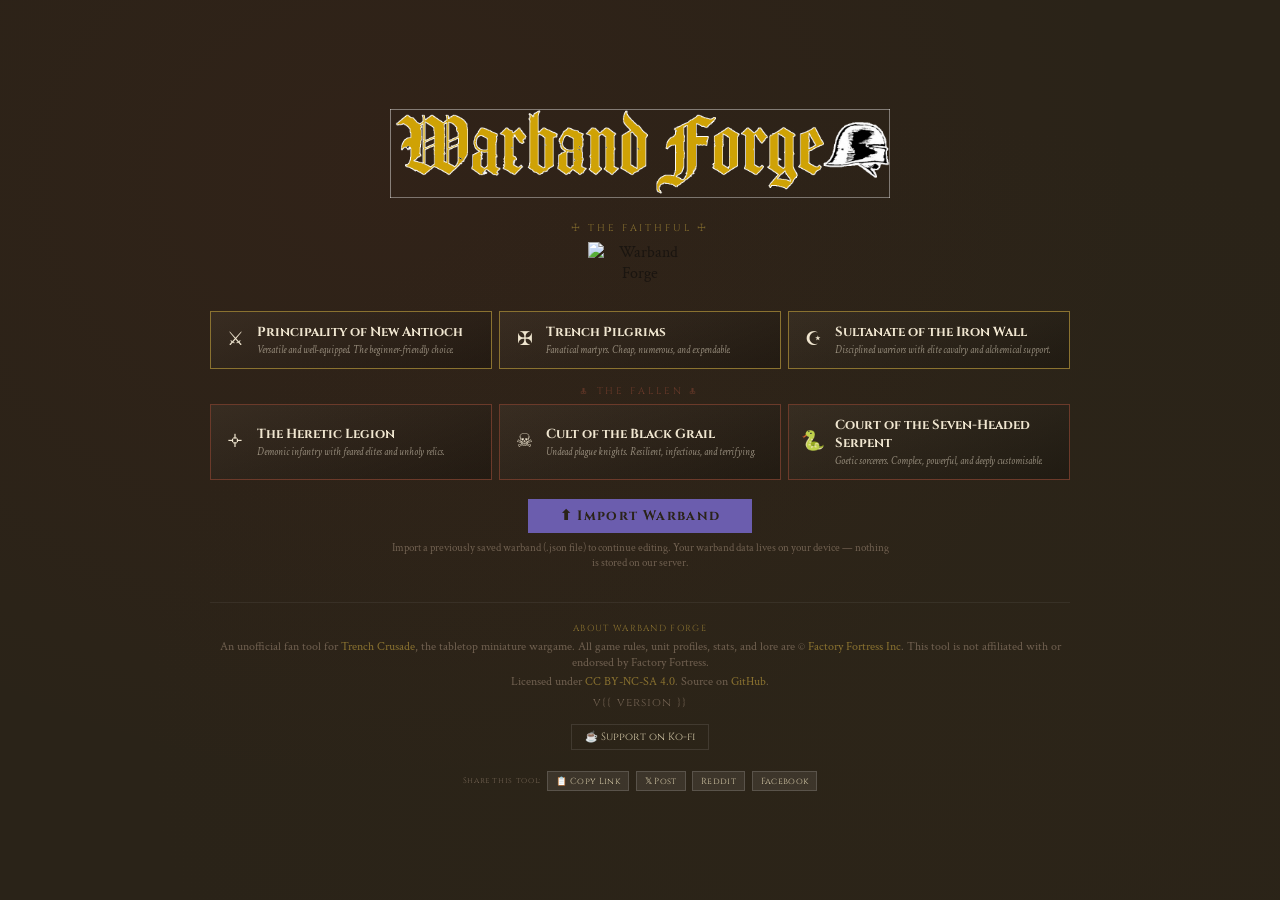
==== commit ccc569f2: "v4.1 - new logo, thanks Peter" ====
--- a/templates/index.html
+++ b/templates/index.html
@@ -20,7 +20,7 @@
   <div id="onboarding-banner" style="display:none;background:rgba(201,168,76,0.1);border:1px solid rgba(201,168,76,0.25);padding:0.5rem 1rem;margin-bottom:0.5rem;max-width:860px;width:100%;position:relative;cursor:pointer;" onclick="document.getElementById('onboarding-banner').style.display='none';localStorage.setItem('wf-onboarded','1');">
     <span style="font-family:'Crimson Text',serif;font-size:0.8rem;color:var(--parchment);opacity:0.85;">✠ <strong>Welcome to Warband Forge</strong> — an unofficial builder for Trench Crusade. Pick a faction, recruit and equip your warriors, then export a printable roster or save your warband as a file.</span>
     <span style="position:absolute;top:0.3rem;right:0.6rem;color:var(--gold-dim);font-size:0.8rem;">✕</span>
-  </div>
+  </div><img src="/static/warbandforgelogo.svg" alt="Warband Forge" class="main-logo">
   <div class="side-header faithful">☩ The Faithful ☩</div>
   <div class="title-block">
     <img src="/static/warband_forge_logo.svg" alt="Warband Forge" class="main-logo">
--- a/static/css/app.css
+++ b/static/css/app.css
@@ -16,7 +16,7 @@
   background:radial-gradient(ellipse at 30% 20%,rgba(139,26,26,0.07) 0%,transparent 60%),
   radial-gradient(ellipse at 70% 80%,rgba(59,47,27,0.12) 0%,transparent 60%),var(--trench);}
 .title-block{text-align:center;margin-bottom:1.2rem;}
-.main-logo{max-width:420px;width:85%;height:auto;display:block;margin:0 auto;}
+.main-logo{max-width:500px;width:90%;height:auto;display:block;margin:0 auto 0.5rem;}
 .sub-title{font-family:'Cinzel',serif;font-size:clamp(0.7rem,2vw,1rem);color:var(--parch-dark);letter-spacing:0.2em;text-transform:uppercase;margin-top:0.2rem;}
 .tagline{color:#706050;font-style:italic;margin-top:0.5rem;font-size:0.85rem;}
 .side-header{font-family:'Cinzel',serif;font-size:0.6rem;letter-spacing:0.3em;text-transform:uppercase;margin:1rem 0 0.4rem;text-align:center;}
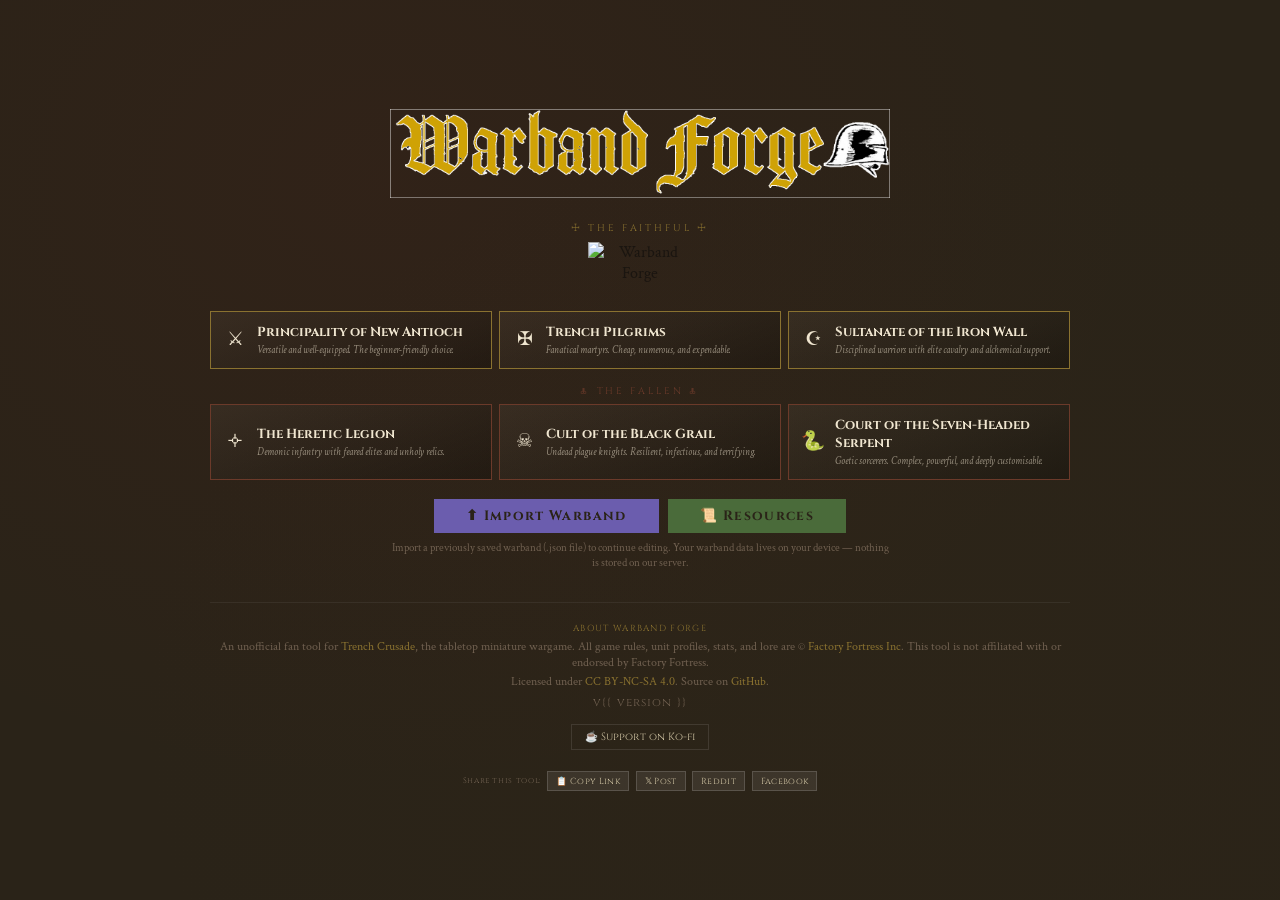
==== commit 7f01c491: "v4.2 - Resources, quick reference cards & quick fix to Yeomens bolt action rifle-cost" ====
--- a/templates/index.html
+++ b/templates/index.html
@@ -41,6 +41,7 @@
   <div style="display:flex;gap:0.6rem;justify-content:center;flex-wrap:wrap;margin-top:1.2rem;">
     <button class="start-btn" id="start-btn" onclick="startBuilder()">✠ Begin Forging ✠</button>
     <button class="start-btn visible" style="background:#6B5DAE;" onclick="document.getElementById('import-file').click()">⬆ Import Warband</button>
+    <button class="start-btn visible" style="background:#4A6B3A;" onclick="document.getElementById('resources-modal').style.display='flex'">📜 Resources</button>
     <input type="file" id="import-file" accept=".json" style="display:none;" onchange="importWarband(event)">
   </div>
   <p style="text-align:center;font-size:0.7rem;color:#706050;max-width:500px;margin:0.5rem auto 0;line-height:1.3;">Import a previously saved warband (.json file) to continue editing. Your warband data lives on your device — nothing is stored on our server.</p>
@@ -85,6 +86,7 @@
     </div>
     <button class="export-btn" onclick="showPreview()">Preview Cards</button>
     <button class="export-btn" style="background:#6B5DAE;" onclick="exportWarband()" title="Saves your warband as a .json file that can be imported back into Warband Forge">⬇ Save Warband</button>
+    <button class="export-btn" style="background:#4A6B3A;" onclick="document.getElementById('resources-modal').style.display='flex'">📜 Resources</button>
   </div>
   <div class="builder-body">
     <div class="roster-panel">
@@ -180,5 +182,34 @@
   }).catch(err=>console.warn('Service worker registration failed:',err));
 }
 </script>
+<div id="resources-modal" class="res-modal" onclick="if(event.target===this)this.style.display='none'">
+  <div class="res-panel">
+    <button class="res-close" onclick="document.getElementById('resources-modal').style.display='none'">✕</button>
+    <h2 class="res-title">✠ Resources</h2>
+
+    <div class="res-section">
+      <h3>Official</h3>
+      <a href="https://www.trenchcrusade.com/" target="_blank" rel="noopener">🌐 Trench Crusade — Official Site</a>
+      <a href="https://www.trenchcrusade.com/rules/" target="_blank" rel="noopener">📜 Rules (Free PDFs)</a>
+      <a href="https://discord.com/invite/trenchcrusade" target="_blank" rel="noopener">💬 Official Discord</a>
+      <a href="https://www.myminifactory.com/users/FactoryFortressInc" target="_blank" rel="noopener">🏭 Official STL Shop (MyMiniFactory)</a>
+      <a href="https://www.trenchcrusade.com/shop/" target="_blank" rel="noopener">🛒 Official Merch & Shop</a>
+    </div>
+
+    <div class="res-section">
+      <h3>Community Tools</h3>
+      <a href="https://trench-companion.com/" target="_blank" rel="noopener">📱 Trench Companion</a>
+      <a href="https://stl-trench.com/" target="_blank" rel="noopener">🖨 STL Trenches — Fan STL Database</a>
+      <a href="https://trenchcompendium.netlify.app/" target="_blank" rel="noopener">📖 Trench Compendium</a>
+    </div>
+
+    <div class="res-section">
+      <h3>Printable Reference Sheets</h3>
+      <a href="/reference/quick" target="_blank" rel="noopener">⚔ Quick Reference — Turn Order, Tables & Markers</a>
+      <a href="/reference/keywords" target="_blank" rel="noopener">🏷 Keywords Glossary</a>
+      <a href="/reference/equipment" target="_blank" rel="noopener">🗡 Standard Equipment Tables</a>
+    </div>
+  </div>
+</div>
 </body>
 </html>
--- a/static/css/app.css
+++ b/static/css/app.css
@@ -77,8 +77,8 @@
 .rs.models .v{color:var(--parchment);}.rs.models .l{color:#C8B888;}
 .rs.warn .v{color:var(--blood-hi)!important;}
 .budget-edit{position:relative;}
-.budget-input{background:rgba(255,255,255,0.08);border:1px solid rgba(255,255,255,0.15);color:var(--gold);font-family:'Cinzel',serif;font-size:clamp(0.85rem,2.2vw,1rem);font-weight:700;text-align:center;width:3.5rem;padding:0.1rem;outline:none;-moz-appearance:textfield;}
-.budget-input::-webkit-inner-spin-button,.budget-input::-webkit-outer-spin-button{-webkit-appearance:none;margin:0;}
+.budget-input{background:rgba(255,255,255,0.08);border:1px solid rgba(255,255,255,0.15);color:var(--gold);font-family:'Cinzel',serif;font-size:clamp(0.85rem,2.2vw,1rem);font-weight:700;text-align:center;width:3.5rem;padding:0.1rem;outline:none;-moz-appearance:textfield;appearance:textfield;}
+.budget-input::-webkit-inner-spin-button,.budget-input::-webkit-outer-spin-button{-webkit-appearance:none;appearance:none;margin:0;}
 .budget-input:focus{border-color:var(--gold);background:rgba(255,255,255,0.12);}
 .budget-input.glory-input{color:var(--glory);width:2.5rem;}
 .eq-item.eq-restricted{opacity:0.3;pointer-events:none;}
@@ -528,6 +528,17 @@
 .mob-card .uc-scars{gap:0.15rem;margin-left:0.5rem;}
 .mob-card .uc-sc{width:0.7rem;height:0.7rem;}
 .mob-card .uc-nl{height:0.8rem;}
+
+/* Resources Modal */
+.res-modal{display:none;position:fixed;inset:0;z-index:9999;background:rgba(0,0,0,0.7);align-items:center;justify-content:center;padding:1rem;}
+.res-panel{background:#2A2318;border:1px solid rgba(201,168,76,0.2);border-radius:8px;max-width:520px;width:100%;max-height:85vh;overflow-y:auto;padding:1.5rem;position:relative;}
+.res-close{position:absolute;top:0.8rem;right:1rem;background:none;border:none;color:#706050;font-size:1.2rem;cursor:pointer;}
+.res-close:hover{color:var(--gold);}
+.res-title{font-family:'Cinzel',serif;color:var(--gold);text-align:center;font-size:1.1rem;margin-bottom:1rem;letter-spacing:0.1em;}
+.res-section{margin-bottom:1rem;}
+.res-section h3{font-family:'Cinzel',serif;font-size:0.65rem;color:#8A7230;letter-spacing:0.2em;text-transform:uppercase;border-bottom:1px solid rgba(201,168,76,0.15);padding-bottom:0.3rem;margin-bottom:0.4rem;}
+.res-section a{display:block;padding:0.4rem 0.2rem;color:var(--parchment);text-decoration:none;font-size:0.8rem;font-family:'Crimson Text',serif;border-bottom:1px solid rgba(255,255,255,0.04);transition:color 0.15s;}
+.res-section a:hover{color:var(--gold);}
 
 /* ═══ LARGE SCREENS ═══ */
 @media(min-width:1400px){
@@ -661,7 +672,7 @@
   @page{size:A4 portrait;margin:8mm;}
   body{background:white!important;padding:0!important;margin:0!important;}
   /* Hide UI chrome */
-  .top-bar,.roster-panel,.preview-bar,.back-btn,.export-btn,.front-footer,.share-bar,.share-btn,.start-btn{display:none!important;}
+  .top-bar,.roster-panel,.preview-bar,.back-btn,.export-btn,.front-footer,.share-bar,.share-btn,.start-btn,.res-modal{display:none!important;}
   /* Only show active screen */
   .screen{display:none!important;}
   .screen.active{display:block!important;}
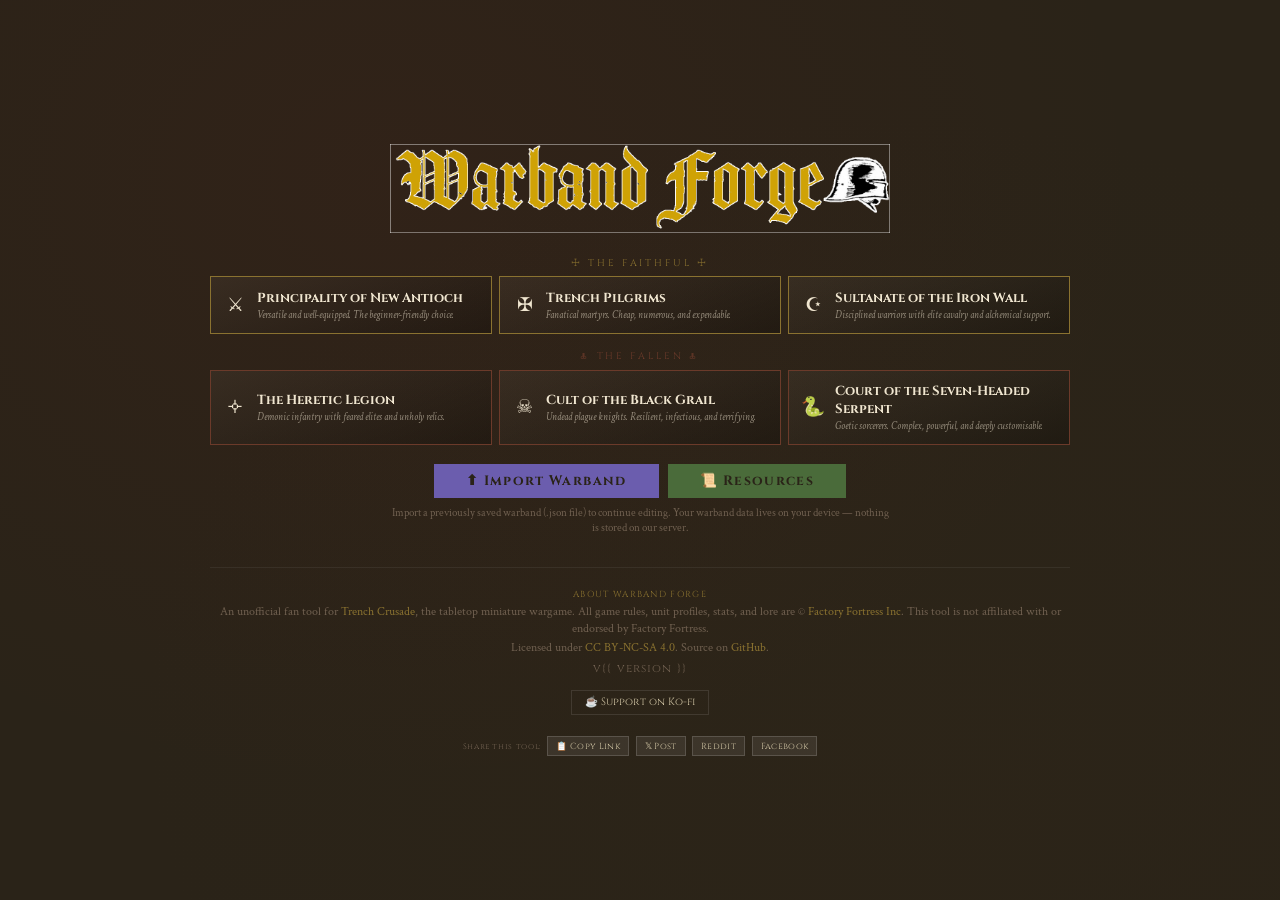
==== commit b6dd73e0: "image deletion and collapsing equipment fields" ====
--- a/templates/index.html
+++ b/templates/index.html
@@ -22,9 +22,6 @@
     <span style="position:absolute;top:0.3rem;right:0.6rem;color:var(--gold-dim);font-size:0.8rem;">✕</span>
   </div><img src="/static/warbandforgelogo.svg" alt="Warband Forge" class="main-logo">
   <div class="side-header faithful">☩ The Faithful ☩</div>
-  <div class="title-block">
-    <img src="/static/warband_forge_logo.svg" alt="Warband Forge" class="main-logo">
-  </div>
   <div class="faction-grid">
     <button class="faction-btn" data-side="Faithful" data-key="new_antioch" onclick="pickFaction(this)"><div class="f-icon">⚔</div><div class="f-name-block"><div class="f-name">Principality of New Antioch</div><div class="f-desc">Versatile and well-equipped. The beginner-friendly choice.</div></div></button>
     <button class="faction-btn" data-side="Faithful" data-key="trench_pilgrims" onclick="pickFaction(this)"><div class="f-icon">✠</div><div class="f-name-block"><div class="f-name">Trench Pilgrims</div><div class="f-desc">Fanatical martyrs. Cheap, numerous, and expendable.</div></div></button>
--- a/static/css/app.css
+++ b/static/css/app.css
@@ -149,6 +149,7 @@
 .r-unit .r-del{background:none;border:none;color:#CCC;cursor:pointer;font-size:0.75rem;padding:0.15rem;}
 .r-unit .r-del:hover{color:var(--blood);}
 .roster-empty{padding:1.5rem 0.6rem;text-align:center;color:#908070;font-style:italic;font-size:0.78rem;}
+.roster-hint{text-align:center;font-size:0.65rem;color:#706050;font-style:italic;padding:0.6rem 0;opacity:0.7;}
 
 /* Detail panel */
 .detail-panel{flex:1;overflow-y:auto;padding:1rem;}
